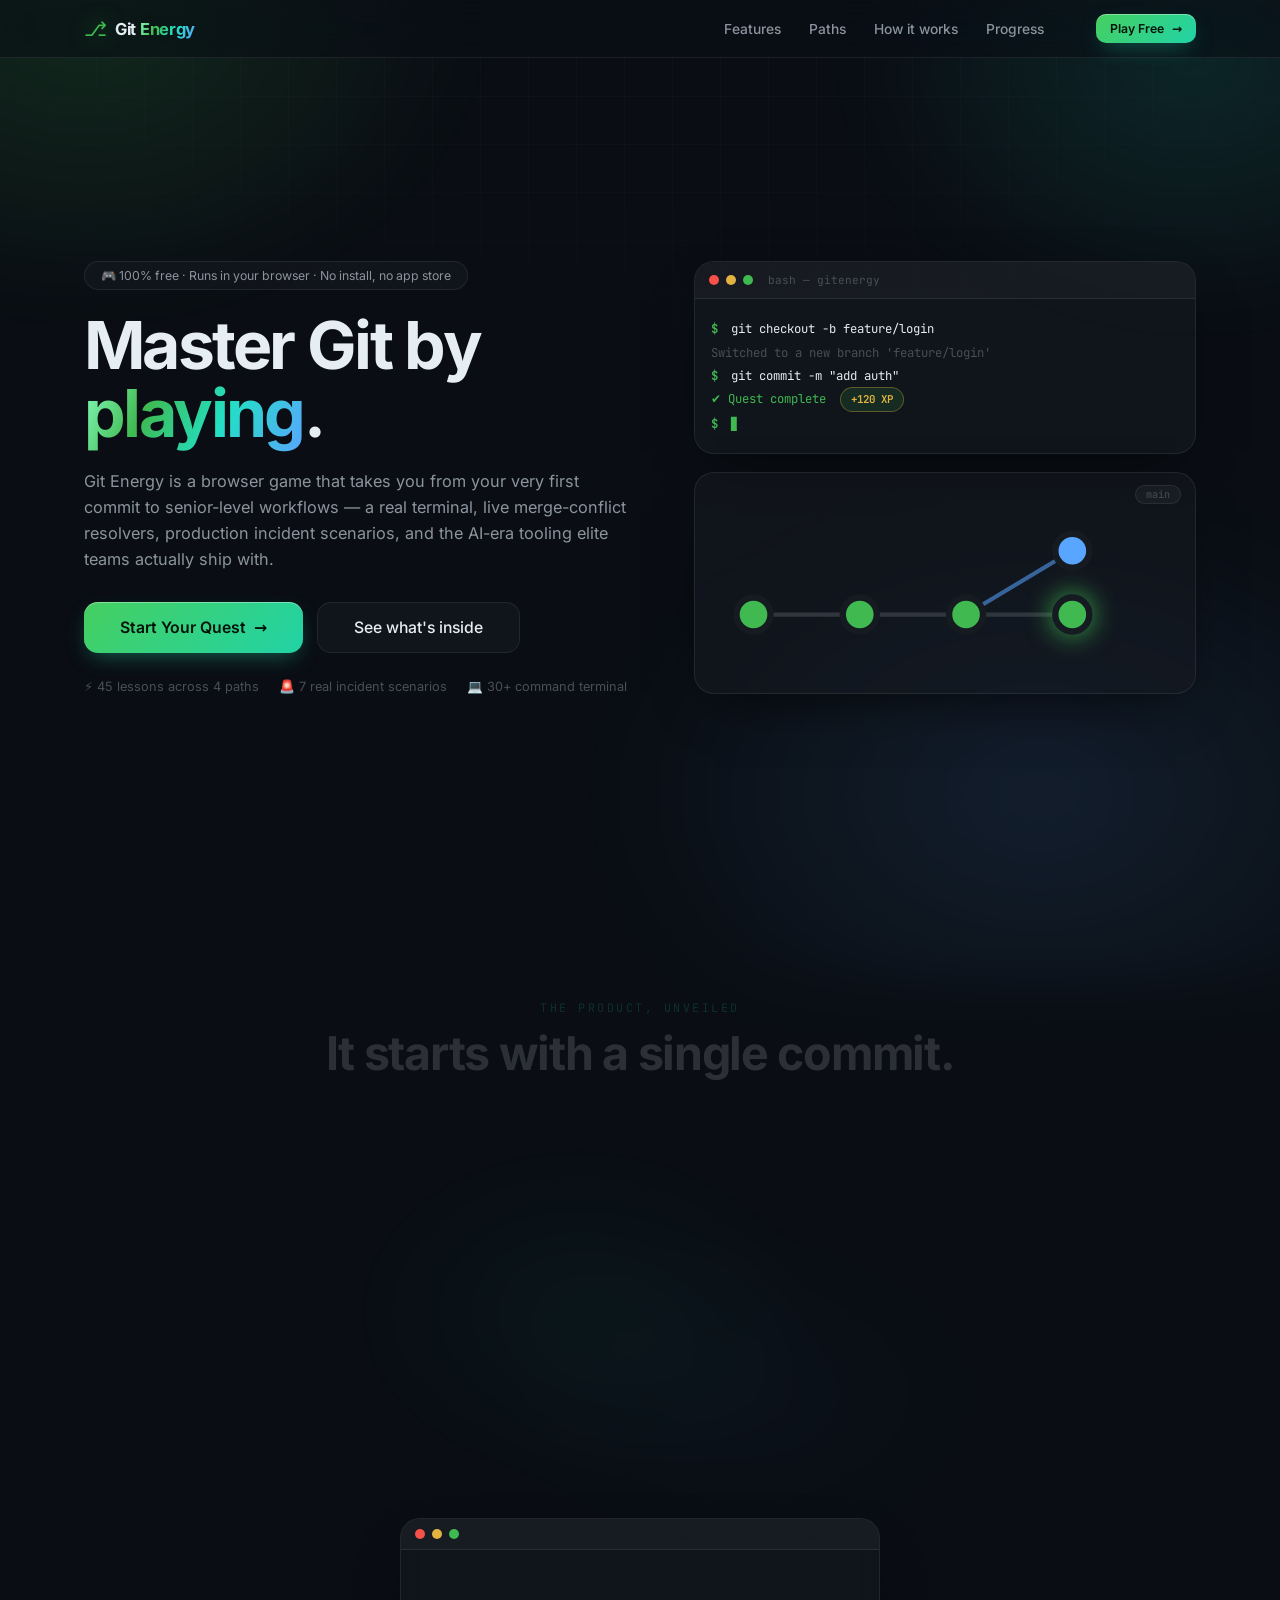
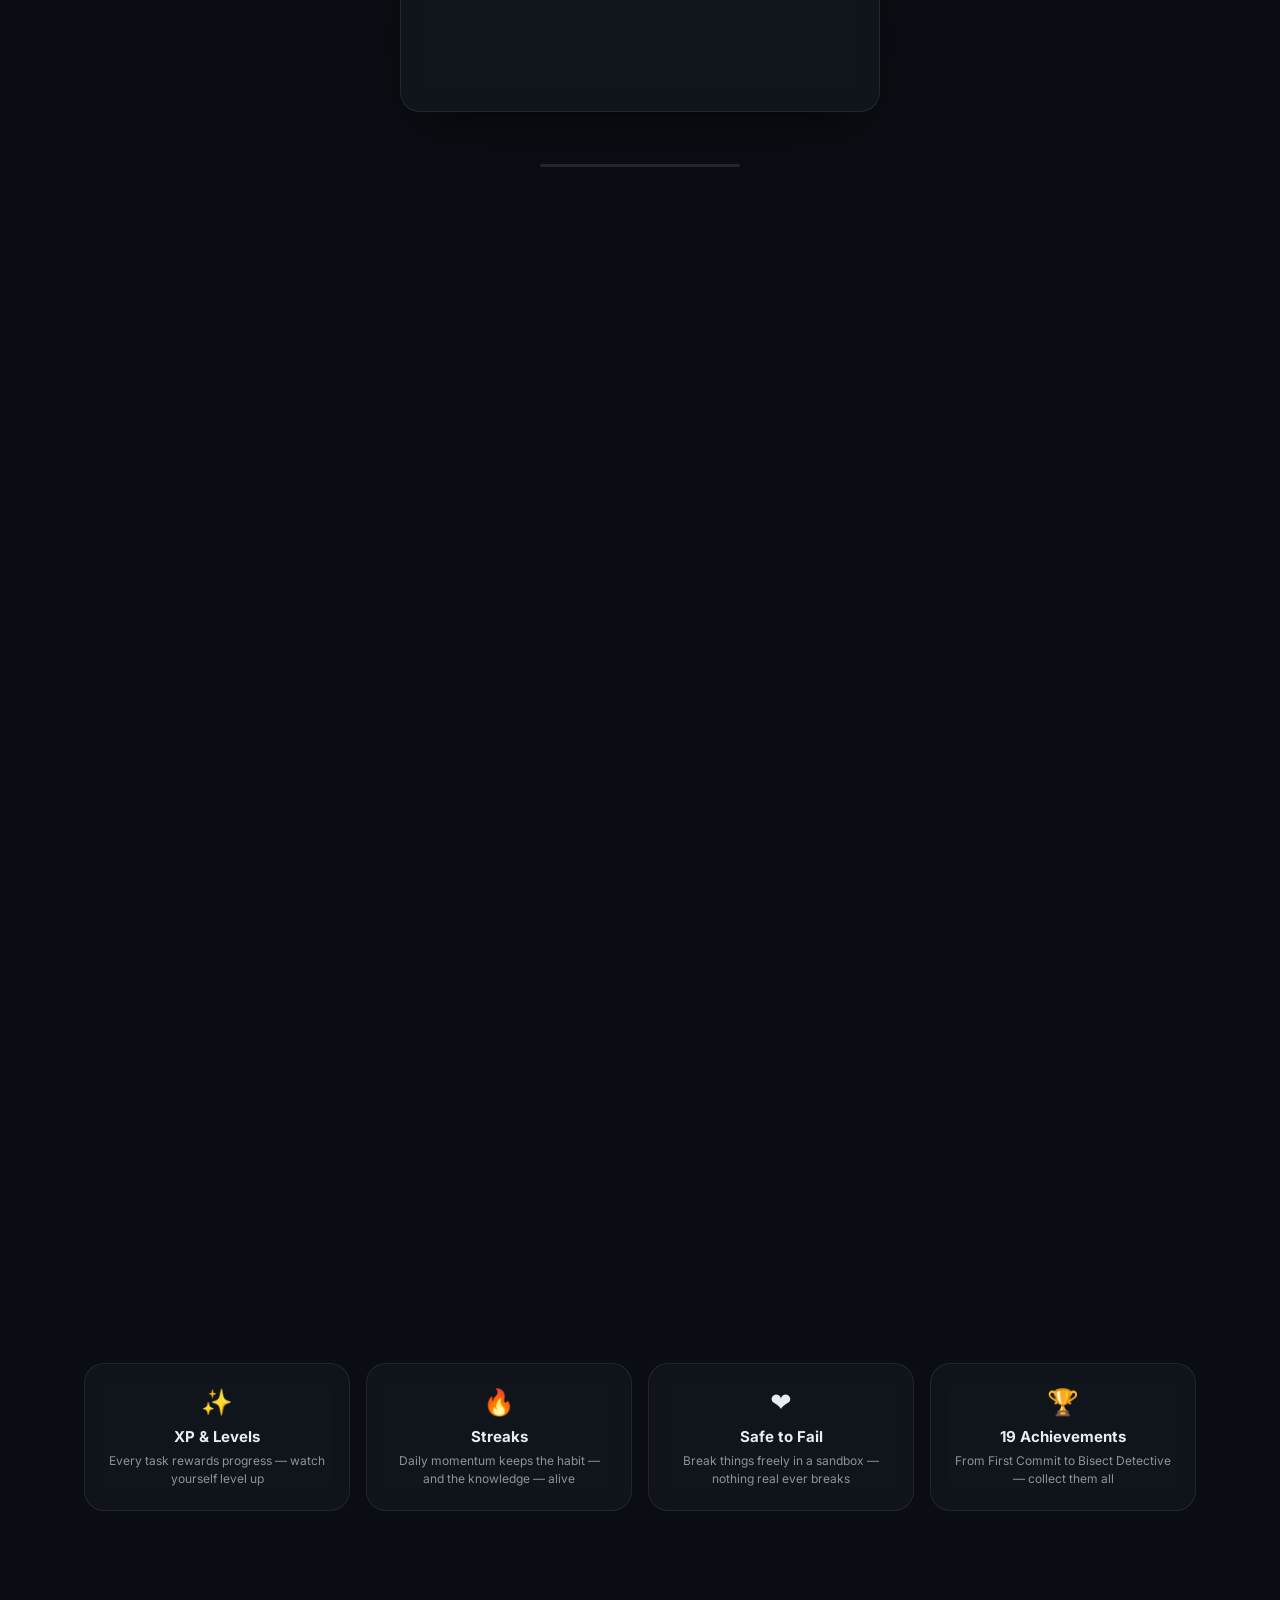
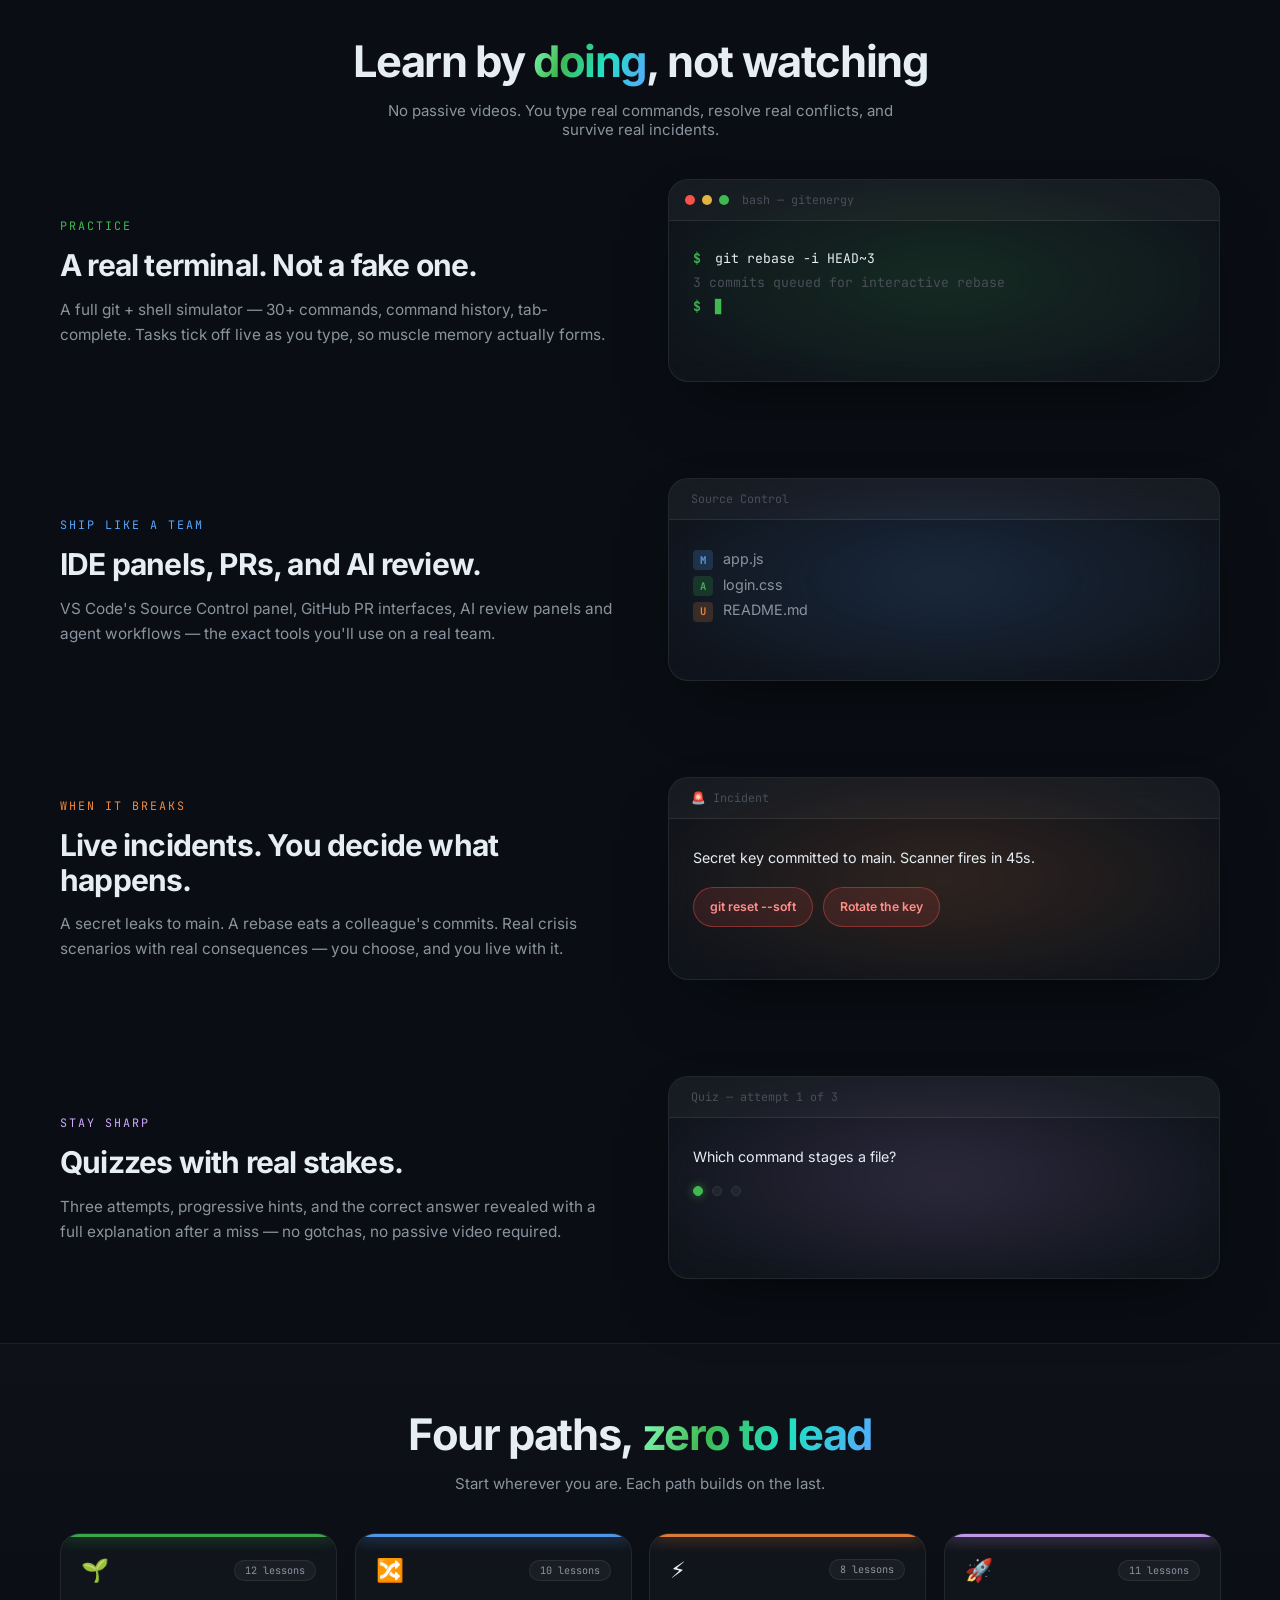
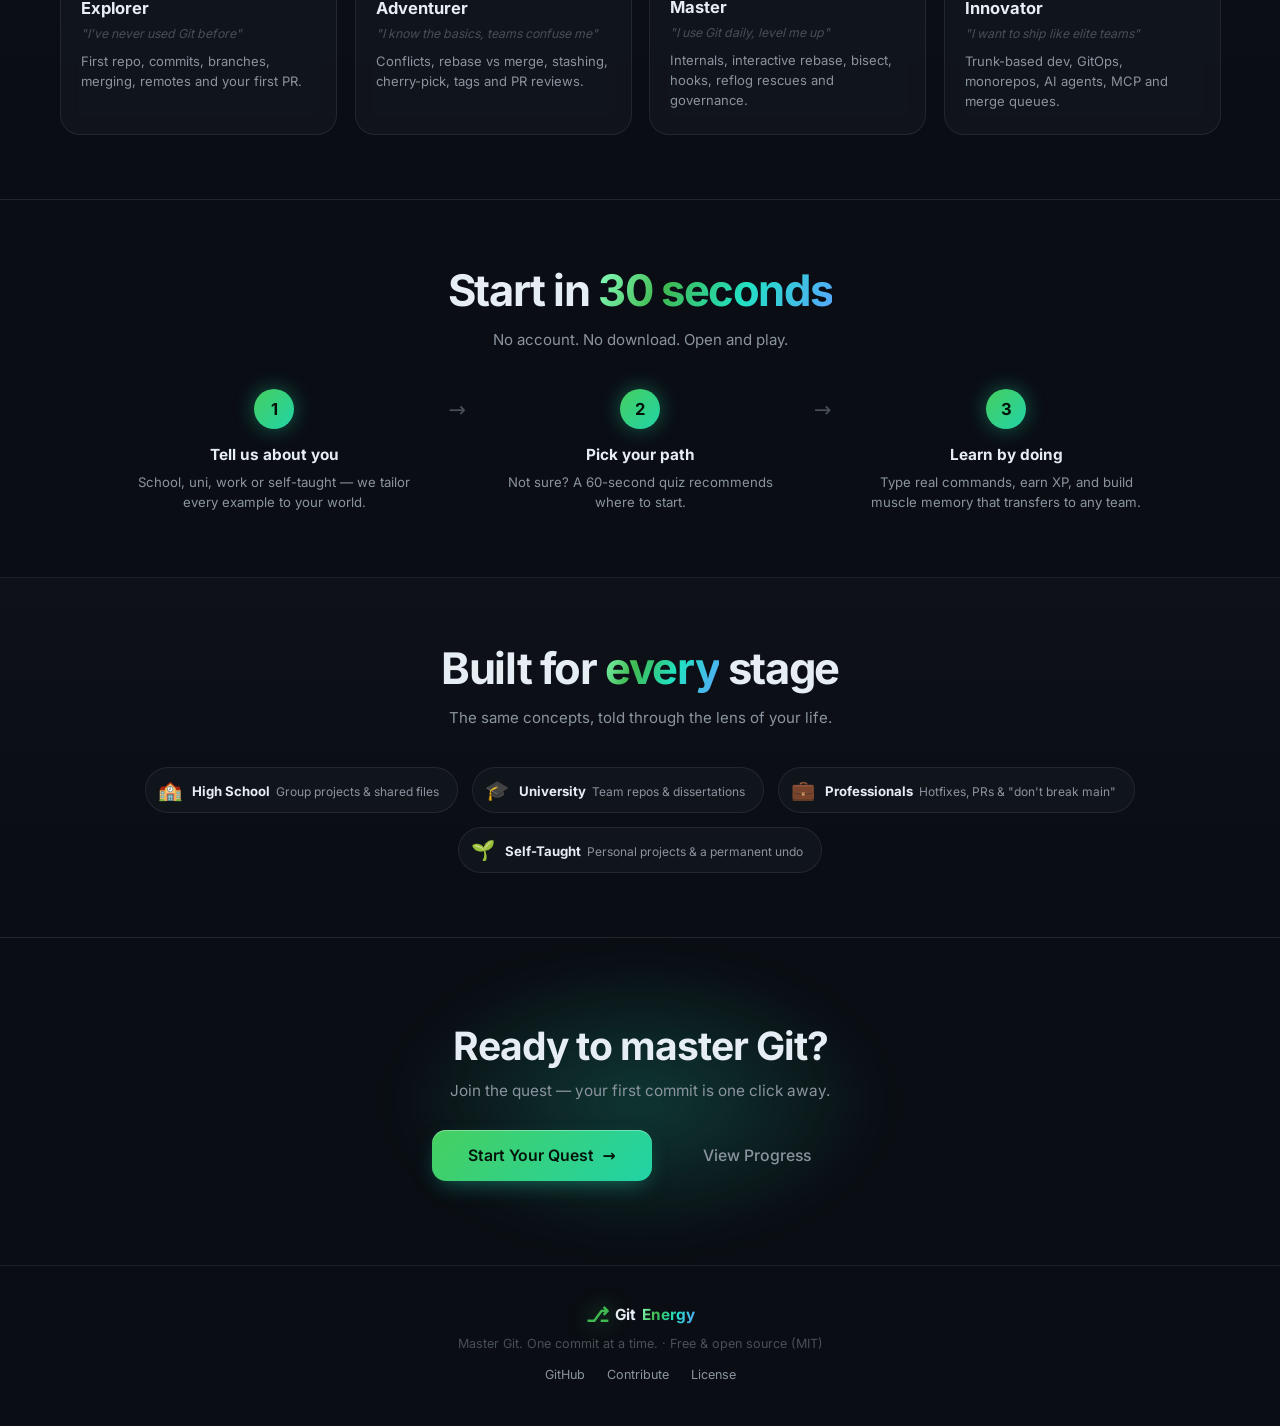
==== index.html @ 922bcc3c "redesign: restore premium spectacle without reintroducing bloat The previous consolidation pass fixe" ====
<!DOCTYPE html>
<html lang="en">
<head>
  <meta charset="UTF-8" />
  <meta name="viewport" content="width=device-width, initial-scale=1.0" />

  <title>Git Energy — Learn Git by Playing | Free Interactive Git Game</title>
  <meta name="description" content="Git Energy is a free, browser-based game that teaches Git — from your first commit to senior-level workflows. Story-driven lessons, a real terminal simulator, merge-conflict resolvers, crisis scenarios, and IDE simulations. No install, no sign-up." />
  <meta name="keywords" content="learn git, git game, git tutorial, interactive git, git branching, merge conflicts, git for beginners, learn git online, git practice, github tutorial, git visualizer, git simulator" />
  <meta name="author" content="Git Energy contributors" />
  <meta name="robots" content="index, follow, max-image-preview:large" />
  <meta name="theme-color" content="#0d1117" />
  <link rel="canonical" href="https://vineetts.github.io/GitEnergy/" />

  <!-- Favicon (branch glyph, no extra request) -->
  <link rel="icon" href="data:image/svg+xml,%3Csvg%20xmlns='http://www.w3.org/2000/svg'%20viewBox='0%200%20100%20100'%3E%3Crect%20width='100'%20height='100'%20rx='22'%20fill='%230d1117'/%3E%3Ctext%20x='50'%20y='50'%20font-size='62'%20text-anchor='middle'%20dominant-baseline='central'%20fill='%233fb950'%20font-family='monospace'%3E%E2%8E%87%3C/text%3E%3C/svg%3E" />

  <!-- Open Graph (Facebook, LinkedIn, Slack, Discord…) -->
  <meta property="og:type" content="website" />
  <meta property="og:site_name" content="Git Energy" />
  <meta property="og:title" content="Git Energy — Learn Git by Playing" />
  <meta property="og:description" content="A free, browser-based game that takes you from your first commit to senior-level Git workflows. Story-driven lessons, a real terminal simulator, and crisis scenarios. No install, no sign-up." />
  <meta property="og:url" content="https://vineetts.github.io/GitEnergy/" />
  <meta property="og:image" content="https://vineetts.github.io/GitEnergy/og-image.png" />
  <meta property="og:image:width" content="1200" />
  <meta property="og:image:height" content="630" />
  <meta property="og:image:alt" content="Git Energy — Learn Git by Playing. Four learning paths: Explorer, Adventurer, Master, Innovator." />

  <!-- Twitter / X card -->
  <meta name="twitter:card" content="summary_large_image" />
  <meta name="twitter:title" content="Git Energy — Learn Git by Playing" />
  <meta name="twitter:description" content="Learn Git by playing — from your first commit to senior-level workflows. Free, browser-based, no install." />
  <meta name="twitter:image" content="https://vineetts.github.io/GitEnergy/og-image.png" />

  <!-- Structured data: helps Google understand this is a free educational game -->
  <script type="application/ld+json">
  {
    "@context": "https://schema.org",
    "@type": "WebApplication",
    "name": "Git Energy",
    "url": "https://vineetts.github.io/GitEnergy/",
    "description": "A free, browser-based game that teaches Git through story-driven lessons, a real terminal simulator, merge-conflict resolvers, crisis scenarios, and IDE simulations.",
    "applicationCategory": "EducationalApplication",
    "applicationSubCategory": "Game",
    "operatingSystem": "Any (web browser)",
    "browserRequirements": "Requires a modern browser with JavaScript enabled",
    "inLanguage": "en",
    "isAccessibleForFree": true,
    "offers": {
      "@type": "Offer",
      "price": "0",
      "priceCurrency": "USD"
    },
    "keywords": "learn git, git game, git tutorial, interactive git, merge conflicts, git branching",
    "image": "https://vineetts.github.io/GitEnergy/og-image.png"
  }
  </script>

  <!-- Preload the above-the-fold fonts (self-hosted, no external CDN) -->
  <link rel="preload" href="fonts/inter-latin-700-normal.woff2" as="font" type="font/woff2" crossorigin />
  <link rel="preload" href="fonts/inter-latin-400-normal.woff2" as="font" type="font/woff2" crossorigin />
  <link rel="stylesheet" href="css/style.css" />
</head>
<body>
<div id="app">

  <!-- ═══════════════ SCREEN: LANDING ═══════════════ -->
  <div id="screen-landing" class="screen active">

    <!-- ── Nav ── -->
    <header class="lp-nav">
      <div class="lp-nav-inner">
        <a class="lp-brand" href="#lp-top">
          <span class="lp-brand-glyph">⎇</span>
          <span class="lp-brand-name">Git <span class="accent">Energy</span></span>
        </a>
        <nav class="lp-nav-links">
          <a href="#lp-features">Features</a>
          <a href="#lp-paths">Paths</a>
          <a href="#lp-how">How it works</a>
          <a class="lp-nav-ghost" onclick="App.showScreen('profile')">Progress</a>
        </nav>
        <button class="btn btn-primary btn-sm lp-nav-cta" onclick="App.showScreen('lifestage')">
          Play Free <span class="btn-arrow">→</span>
        </button>
      </div>
    </header>

    <!-- ── Hero — the whole product, in one viewport ── -->
    <section class="lp-hero" id="lp-top">
      <div class="lp-hero-copy">
        <div class="lp-badge">🎮 100% free · Runs in your browser · No install, no app store</div>
        <h1 class="lp-hero-title">Master Git by <span class="accent">playing</span>.</h1>
        <p class="lp-hero-sub">
          Git Energy is a browser game that takes you from your very first commit to
          senior-level workflows — a real terminal, live merge-conflict resolvers,
          production incident scenarios, and the AI-era tooling elite teams actually ship with.
        </p>
        <div class="lp-hero-actions">
          <button class="btn btn-primary btn-lg" onclick="App.showScreen('lifestage')">
            Start Your Quest <span class="btn-arrow">→</span>
          </button>
          <a class="btn btn-secondary btn-lg" href="#lp-features">See what's inside</a>
        </div>
        <div class="lp-hero-trust">
          <span>⚡ 45 lessons across 4 paths</span>
          <span>🚨 7 real incident scenarios</span>
          <span>💻 30+ command terminal</span>
        </div>
      </div>

      <!-- Terminal + graph mock: shows the real product immediately, no scrolling needed -->
      <div class="lp-hero-visual" aria-hidden="true">
        <div class="lp-term">
          <div class="lp-term-bar">
            <span class="lp-dot lp-dot-r"></span>
            <span class="lp-dot lp-dot-y"></span>
            <span class="lp-dot lp-dot-g"></span>
            <span class="lp-term-title">bash — gitenergy</span>
          </div>
          <div class="lp-term-body">
            <p><span class="lp-tp">$</span> git checkout -b feature/login</p>
            <p class="lp-tmuted">Switched to a new branch 'feature/login'</p>
            <p><span class="lp-tp">$</span> git commit -m "add auth"</p>
            <p class="lp-tgreen">✔ Quest complete &nbsp;<span class="lp-xp">+120 XP</span></p>
            <p><span class="lp-tp">$</span> <span class="lp-caret">▋</span></p>
          </div>
        </div>
        <div class="lp-graph">
          <svg viewBox="0 0 220 90" width="100%" height="100%">
            <line x1="20" y1="60" x2="70" y2="60" class="lp-edge"/>
            <line x1="70" y1="60" x2="120" y2="60" class="lp-edge"/>
            <line x1="120" y1="60" x2="170" y2="30" class="lp-edge lp-edge-b"/>
            <line x1="120" y1="60" x2="170" y2="60" class="lp-edge"/>
            <circle cx="20"  cy="60" r="8" class="lp-node"/>
            <circle cx="70"  cy="60" r="8" class="lp-node"/>
            <circle cx="120" cy="60" r="8" class="lp-node"/>
            <circle cx="170" cy="30" r="8" class="lp-node lp-node-b"/>
            <circle cx="170" cy="60" r="8" class="lp-node lp-node-head"/>
          </svg>
          <span class="lp-graph-label">main</span>
        </div>
      </div>
    </section>

    <!-- ── Showcase: one cinematic scroll moment, the product's signature beat ── -->
    <section class="lp-showcase" id="lp-showcase" aria-label="Watch a Git repository come to life as you scroll">
      <div class="lp-showcase-stage">
        <div class="lp-sc-glow" aria-hidden="true"></div>

        <div class="lp-sc-caps">
          <div class="lp-sc-cap" data-a="0"    data-b="0.24"><span class="lp-sc-kicker">The product, unveiled</span><h2>It starts with a single commit.</h2></div>
          <div class="lp-sc-cap" data-a="0.24" data-b="0.5"><span class="lp-sc-kicker">Branch freely</span><h2>Split off. Build in parallel. Break nothing.</h2></div>
          <div class="lp-sc-cap" data-a="0.5"  data-b="0.76"><span class="lp-sc-kicker">Bring it home</span><h2>Merge it back — cleanly.</h2></div>
          <div class="lp-sc-cap" data-a="0.76" data-b="1.01"><span class="lp-sc-kicker">And that's the loop</span><h2>Ship it. Level up.</h2></div>
        </div>

        <div class="lp-sc-graph-wrap" aria-hidden="true">
          <svg class="lp-sc-graph" viewBox="0 0 900 320" fill="none" xmlns="http://www.w3.org/2000/svg">
            <path class="lp-sc-edge"        pathLength="1" data-in="0.05" data-dur="0.09" d="M90,210 L250,210"/>
            <path class="lp-sc-edge lp-b"   pathLength="1" data-in="0.20" data-dur="0.12" d="M250,210 C300,210 300,100 330,100"/>
            <path class="lp-sc-edge"        pathLength="1" data-in="0.28" data-dur="0.09" d="M250,210 L410,210"/>
            <path class="lp-sc-edge lp-b"   pathLength="1" data-in="0.48" data-dur="0.09" d="M330,100 L500,100"/>
            <path class="lp-sc-edge"        pathLength="1" data-in="0.66" data-dur="0.10" d="M410,210 L620,210"/>
            <path class="lp-sc-edge lp-mrg" pathLength="1" data-in="0.70" data-dur="0.12" d="M500,100 C560,100 560,210 620,210"/>
            <path class="lp-sc-edge"        pathLength="1" data-in="0.92" data-dur="0.08" d="M620,210 L790,210"/>
            <text class="lp-sc-glabel lp-sc-line" data-in="0.30" x="500" y="80"  text-anchor="middle">feature</text>
            <text class="lp-sc-glabel lp-sc-line" data-in="0.94" x="790" y="248" text-anchor="middle">main · HEAD</text>
            <circle class="lp-sc-node"      data-in="0.06" cx="90"  cy="210" r="13"/>
            <circle class="lp-sc-node"      data-in="0.18" cx="250" cy="210" r="13"/>
            <circle class="lp-sc-node lp-b" data-in="0.30" cx="330" cy="100" r="13"/>
            <circle class="lp-sc-node"      data-in="0.34" cx="410" cy="210" r="13"/>
            <circle class="lp-sc-node lp-b" data-in="0.52" cx="500" cy="100" r="13"/>
            <circle class="lp-sc-node lp-mrg" data-in="0.72" cx="620" cy="210" r="14"/>
            <circle class="lp-sc-node lp-head" data-in="0.94" cx="790" cy="210" r="15"/>
          </svg>
          <div class="lp-sc-brand lp-sc-line" data-in="0.97">This is <span class="accent">Git Energy</span>.</div>
        </div>

        <div class="lp-sc-term" aria-hidden="true">
          <div class="lp-sc-term-bar"><span class="lp-dot lp-dot-r"></span><span class="lp-dot lp-dot-y"></span><span class="lp-dot lp-dot-g"></span></div>
          <div class="lp-sc-term-body">
            <p class="lp-sc-line" data-in="0.04"><span class="lp-tp">$</span> git init</p>
            <p class="lp-sc-line lp-tmuted" data-in="0.10">Initialized empty Git repository</p>
            <p class="lp-sc-line" data-in="0.26"><span class="lp-tp">$</span> git checkout -b feature</p>
            <p class="lp-sc-line" data-in="0.50"><span class="lp-tp">$</span> git commit -m "build the UI"</p>
            <p class="lp-sc-line" data-in="0.70"><span class="lp-tp">$</span> git merge feature</p>
            <p class="lp-sc-line lp-tgreen" data-in="0.90">✔ Fast-forwarded. Working tree clean.</p>
          </div>
        </div>

        <div class="lp-sc-hud">
          <div class="lp-sc-xp lp-sc-line" data-in="0.90"><span class="lp-sc-xp-num">0</span> XP</div>
          <div class="lp-sc-ach lp-sc-line" data-in="0.96">🏆 Merge Master unlocked</div>
        </div>

        <div class="lp-sc-progress" aria-hidden="true"><span></span></div>
      </div>
    </section>

    <!-- ── Gamification stats ── -->
    <section class="lp-stats">
      <div class="lp-stat reveal"><span class="lp-stat-ico">✨</span><b>XP &amp; Levels</b><small>Every task rewards progress — watch yourself level up</small></div>
      <div class="lp-stat reveal"><span class="lp-stat-ico">🔥</span><b>Streaks</b><small>Daily momentum keeps the habit — and the knowledge — alive</small></div>
      <div class="lp-stat reveal"><span class="lp-stat-ico">❤️</span><b>Safe to Fail</b><small>Break things freely in a sandbox — nothing real ever breaks</small></div>
      <div class="lp-stat reveal"><span class="lp-stat-ico">🏆</span><b>19 Achievements</b><small>From First Commit to Bisect Detective — collect them all</small></div>
    </section>

    <!-- ── Features (told once) ── -->
    <section class="lp-section" id="lp-features">
      <div class="lp-section-head reveal">
        <h2>Learn by <span class="accent">doing</span>, not watching</h2>
        <p>No passive videos. You type real commands, resolve real conflicts, and survive real incidents.</p>
      </div>
      <div class="lp-feature-rows">

        <div class="lp-frow lp-frow-beginner">
          <div class="lp-frow-copy reveal">
            <span class="lp-frow-kicker">Practice</span>
            <h3>A real terminal. Not a fake one.</h3>
            <p>A full git + shell simulator — 30+ commands, command history, tab-complete. Tasks tick off live as you type, so muscle memory actually forms.</p>
          </div>
          <div class="lp-frow-visual tilt reveal">
            <div class="lp-frow-bar"><span class="lp-dot lp-dot-r"></span><span class="lp-dot lp-dot-y"></span><span class="lp-dot lp-dot-g"></span><span class="lp-frow-title">bash — gitenergy</span></div>
            <div class="lp-frow-body mono">
              <p><span class="lp-tp">$</span> git rebase -i HEAD~3</p>
              <p class="lp-tmuted">3 commits queued for interactive rebase</p>
              <p><span class="lp-tp">$</span> <span class="lp-caret">▋</span></p>
            </div>
          </div>
        </div>

        <div class="lp-frow lp-frow-inter">
          <div class="lp-frow-copy reveal">
            <span class="lp-frow-kicker">Ship like a team</span>
            <h3>IDE panels, PRs, and AI review.</h3>
            <p>VS Code's Source Control panel, GitHub PR interfaces, AI review panels and agent workflows — the exact tools you'll use on a real team.</p>
          </div>
          <div class="lp-frow-visual tilt reveal">
            <div class="lp-frow-bar"><span class="lp-frow-title">Source Control</span></div>
            <div class="lp-frow-body">
              <p><span class="lp-frow-tag m">M</span><span class="lp-frow-file">app.js</span></p>
              <p><span class="lp-frow-tag a">A</span><span class="lp-frow-file">login.css</span></p>
              <p><span class="lp-frow-tag u">U</span><span class="lp-frow-file">README.md</span></p>
            </div>
          </div>
        </div>

        <div class="lp-frow lp-frow-expert">
          <div class="lp-frow-copy reveal">
            <span class="lp-frow-kicker">When it breaks</span>
            <h3>Live incidents. You decide what happens.</h3>
            <p>A secret leaks to main. A rebase eats a colleague's commits. Real crisis scenarios with real consequences — you choose, and you live with it.</p>
          </div>
          <div class="lp-frow-visual tilt reveal">
            <div class="lp-frow-bar"><span class="lp-frow-title">🚨 Incident</span></div>
            <div class="lp-frow-body">
              <p>Secret key committed to main. Scanner fires in 45s.</p>
              <div class="lp-frow-choices"><span>git reset --soft</span><span>Rotate the key</span></div>
            </div>
          </div>
        </div>

        <div class="lp-frow lp-frow-innovator">
          <div class="lp-frow-copy reveal">
            <span class="lp-frow-kicker">Stay sharp</span>
            <h3>Quizzes with real stakes.</h3>
            <p>Three attempts, progressive hints, and the correct answer revealed with a full explanation after a miss — no gotchas, no passive video required.</p>
          </div>
          <div class="lp-frow-visual tilt reveal">
            <div class="lp-frow-bar"><span class="lp-frow-title">Quiz — attempt 1 of 3</span></div>
            <div class="lp-frow-body">
              <p>Which command stages a file?</p>
              <div class="lp-frow-dots"><span class="on"></span><span></span><span></span></div>
            </div>
          </div>
        </div>

      </div>
    </section>

    <!-- ── Learning paths (told once) ── -->
    <section class="lp-section lp-section-alt" id="lp-paths">
      <div class="lp-section-head reveal">
        <h2>Four paths, <span class="accent">zero to lead</span></h2>
        <p>Start wherever you are. Each path builds on the last.</p>
      </div>
      <div class="lp-path-grid">
        <div class="lp-path lp-path-beginner tilt reveal">
          <div class="lp-path-top"><span class="lp-path-ico">🌱</span><span class="lp-path-count">12 lessons</span></div>
          <h3>Explorer</h3>
          <p class="lp-path-tag">"I've never used Git before"</p>
          <p>First repo, commits, branches, merging, remotes and your first PR.</p>
        </div>
        <div class="lp-path lp-path-inter tilt reveal">
          <div class="lp-path-top"><span class="lp-path-ico">🔀</span><span class="lp-path-count">10 lessons</span></div>
          <h3>Adventurer</h3>
          <p class="lp-path-tag">"I know the basics, teams confuse me"</p>
          <p>Conflicts, rebase vs merge, stashing, cherry-pick, tags and PR reviews.</p>
        </div>
        <div class="lp-path lp-path-expert tilt reveal">
          <div class="lp-path-top"><span class="lp-path-ico">⚡</span><span class="lp-path-count">8 lessons</span></div>
          <h3>Master</h3>
          <p class="lp-path-tag">"I use Git daily, level me up"</p>
          <p>Internals, interactive rebase, bisect, hooks, reflog rescues and governance.</p>
        </div>
        <div class="lp-path lp-path-innovator tilt reveal">
          <div class="lp-path-top"><span class="lp-path-ico">🚀</span><span class="lp-path-count">11 lessons</span></div>
          <h3>Innovator</h3>
          <p class="lp-path-tag">"I want to ship like elite teams"</p>
          <p>Trunk-based dev, GitOps, monorepos, AI agents, MCP and merge queues.</p>
        </div>
      </div>
    </section>

    <!-- ── How it works ── -->
    <section class="lp-section" id="lp-how">
      <div class="lp-section-head reveal">
        <h2>Start in <span class="accent">30 seconds</span></h2>
        <p>No account. No download. Open and play.</p>
      </div>
      <div class="lp-steps">
        <div class="lp-step reveal">
          <div class="lp-step-num">1</div>
          <h3>Tell us about you</h3>
          <p>School, uni, work or self-taught — we tailor every example to your world.</p>
        </div>
        <div class="lp-step-arrow">→</div>
        <div class="lp-step reveal">
          <div class="lp-step-num">2</div>
          <h3>Pick your path</h3>
          <p>Not sure? A 60-second quiz recommends where to start.</p>
        </div>
        <div class="lp-step-arrow">→</div>
        <div class="lp-step reveal">
          <div class="lp-step-num">3</div>
          <h3>Learn by doing</h3>
          <p>Type real commands, earn XP, and build muscle memory that transfers to any team.</p>
        </div>
      </div>
    </section>

    <!-- ── Who it's for (compact, told once) ── -->
    <section class="lp-section lp-section-alt">
      <div class="lp-section-head reveal">
        <h2>Built for <span class="accent">every</span> stage</h2>
        <p>The same concepts, told through the lens of your life.</p>
      </div>
      <div class="lp-persona-strip">
        <div class="lp-persona-chip reveal"><span class="ico">🏫</span><div><b>High School</b><small>Group projects &amp; shared files</small></div></div>
        <div class="lp-persona-chip reveal"><span class="ico">🎓</span><div><b>University</b><small>Team repos &amp; dissertations</small></div></div>
        <div class="lp-persona-chip reveal"><span class="ico">💼</span><div><b>Professionals</b><small>Hotfixes, PRs &amp; "don't break main"</small></div></div>
        <div class="lp-persona-chip reveal"><span class="ico">🌱</span><div><b>Self-Taught</b><small>Personal projects &amp; a permanent undo</small></div></div>
      </div>
    </section>

    <!-- ── Final CTA ── -->
    <section class="lp-cta">
      <div class="lp-cta-glow"></div>
      <h2 class="reveal">Ready to master Git?</h2>
      <p class="reveal">Join the quest — your first commit is one click away.</p>
      <div class="lp-hero-actions reveal">
        <button class="btn btn-primary btn-lg" onclick="App.showScreen('lifestage')">
          Start Your Quest <span class="btn-arrow">→</span>
        </button>
        <button class="btn btn-ghost btn-lg" onclick="App.showScreen('profile')">View Progress</button>
      </div>
    </section>

    <!-- ── Footer ── -->
    <footer class="lp-footer">
      <div class="lp-footer-brand">
        <span class="lp-brand-glyph">⎇</span> Git <span class="accent">Energy</span>
      </div>
      <p class="lp-footer-sub">Master Git. One commit at a time. · Free &amp; open source (MIT)</p>
      <div class="lp-footer-links">
        <a href="https://github.com/vineetts/GitEnergy" target="_blank" rel="noopener">GitHub</a>
        <a href="https://github.com/vineetts/GitEnergy/blob/main/CONTRIBUTING.md" target="_blank" rel="noopener">Contribute</a>
        <a href="https://github.com/vineetts/GitEnergy/blob/main/LICENSE" target="_blank" rel="noopener">License</a>
      </div>
    </footer>
  </div>

  <!-- ═══════════════ SCREEN: LIFE STAGE ═══════════════ -->
  <div id="screen-lifestage" class="screen">
    <div class="screen-header">
      <button class="btn-back" onclick="App.showScreen('landing')">← Back</button>
      <h2>A bit about you</h2>
      <p class="screen-subtitle">We'll tailor examples to your world so concepts click faster</p>
    </div>
    <div class="lifestage-grid">

      <div class="lifestage-card" onclick="App.selectLifeStage('school')">
        <div class="lifestage-icon">🏫</div>
        <h3>High School</h3>
        <p>Examples from school projects, group assignments, and working with classmates on shared files.</p>
        <div class="lifestage-sample">"Me and Jamie are editing the same Word doc and now we have three versions…"</div>
      </div>

      <div class="lifestage-card" onclick="App.selectLifeStage('uni')">
        <div class="lifestage-icon">🎓</div>
        <h3>University</h3>
        <p>Relatable to coursework, dissertations, lab partners, and software engineering group projects.</p>
        <div class="lifestage-sample">"Our 4-person team is all pushing to the same repo and things keep breaking…"</div>
      </div>

      <div class="lifestage-card" onclick="App.selectLifeStage('working')">
        <div class="lifestage-icon">💼</div>
        <h3>Working Professional</h3>
        <p>Real team scenarios: production hotfixes, PR reviews, branching strategies, deployments.</p>
        <div class="lifestage-sample">"My manager said 'don't break main' and I have no idea what that means yet…"</div>
      </div>

      <div class="lifestage-card" onclick="App.selectLifeStage('learner')">
        <div class="lifestage-icon">🌱</div>
        <h3>Self-Taught / Hobbyist</h3>
        <p>Building personal projects, learning from tutorials, and trying not to lose code between sessions.</p>
        <div class="lifestage-sample">"I deleted my entire project by accident and I want to make sure that never happens again…"</div>
      </div>

    </div>
  </div>

  <!-- ═══════════════ SCREEN: PERSONA SELECT ═══════════════ -->
  <div id="screen-persona" class="screen">
    <div class="screen-header">
      <button class="btn-back" onclick="App.showScreen('lifestage')">← Back</button>
      <h2>Choose Your Path</h2>
      <p class="screen-subtitle">Select the level that best fits where you are right now</p>
      <button class="pq-trigger" onclick="App.startPathQuiz()">
        <span class="pq-trigger-ico">🧭</span> Not sure? Take the 60-second quiz
      </button>
    </div>
    <div class="persona-grid">

      <div class="persona-card beginner" onclick="App.selectPersona('beginner')">
        <div class="persona-badge">🌱</div>
        <h3>Explorer</h3>
        <div class="persona-tag">Beginner</div>
        <p class="persona-desc">Brand new to Git? Start here. Visual lessons, no prior knowledge needed.</p>
        <div class="persona-sample">"I have no idea what version control is — where do I even start?"</div>
        <div class="persona-stats">
          <span>12 lessons</span>
          <span>~2 hrs</span>
          <span>No prereqs</span>
        </div>
      </div>

      <div class="persona-card intermediate" onclick="App.selectPersona('intermediate')">
        <div class="persona-badge">🔀</div>
        <h3>Adventurer</h3>
        <div class="persona-tag">Intermediate</div>
        <p class="persona-desc">Know the basics but want to work smarter. Real team scenarios, merge conflicts, pull requests.</p>
        <div class="persona-sample">"I know commits and branches — but merge conflicts terrify me."</div>
        <div class="persona-stats">
          <span>10 lessons</span>
          <span>~3 hrs</span>
          <span>Basic Git needed</span>
        </div>
      </div>

      <div class="persona-card expert" onclick="App.selectPersona('expert')">
        <div class="persona-badge">⚡</div>
        <h3>Master</h3>
        <div class="persona-tag">Expert</div>
        <p class="persona-desc">Production incidents, advanced workflows, team governance. You architect how teams ship.</p>
        <div class="persona-sample">"I need to bisect a regression before standups — where do I start?"</div>
        <div class="persona-stats">
          <span>8 lessons</span>
          <span>~4 hrs</span>
          <span>Solid Git experience</span>
        </div>
      </div>

      <div class="persona-card innovator" onclick="App.selectPersona('innovator')">
        <div class="persona-badge">🚀</div>
        <h3>Innovator</h3>
        <div class="persona-tag">AI & Strategy</div>
        <div class="innovator-new-badge">✨ NEW</div>
        <p class="persona-desc">GitOps, trunk-based dev, AI agents, merge queues — the cutting edge of how elite teams ship.</p>
        <div class="persona-sample">"I want AI coding agents and GitOps pipelines working together seamlessly."</div>
        <div class="persona-stats">
          <span>11 lessons</span>
          <span>~5 hrs</span>
          <span>Expert Git needed</span>
        </div>
      </div>

    </div>
  </div>

  <!-- ═══════════════ SCREEN: PATH QUIZ ═══════════════ -->
  <div id="screen-pathquiz" class="screen">
    <div class="screen-header">
      <button class="btn-back" onclick="App.showScreen('persona')">← Back</button>
      <h2>Find Your Path</h2>
      <p class="screen-subtitle">Four quick questions — we'll recommend where to start</p>
    </div>

    <div class="pq-wrap">
      <div class="pq-dots" id="pq-dots"></div>

      <div class="pq-question-area" id="pq-question-area">
        <div class="pq-counter" id="pq-counter"></div>
        <h3 class="pq-question-text" id="pq-question-text"></h3>
        <div class="pq-answers" id="pq-answers"></div>
      </div>

      <div class="pq-result" id="pq-result">
        <div class="pq-result-card" id="pq-result-card">
          <div class="pq-result-badge" id="pq-result-badge"></div>
          <div class="pq-result-tag persona-tag" id="pq-result-tag"></div>
          <h3 class="pq-result-title" id="pq-result-title"></h3>
          <p class="pq-result-desc" id="pq-result-desc"></p>
          <div class="pq-result-actions">
            <button class="btn btn-primary btn-lg" id="pq-result-cta" onclick="App.acceptPathQuizResult()"></button>
            <button class="btn btn-ghost" onclick="App.showScreen('persona')">See all paths</button>
          </div>
        </div>
        <button class="pq-retake" onclick="App.startPathQuiz()">↺ Retake the quiz</button>
      </div>
    </div>
  </div>

  <!-- ═══════════════ SCREEN: WORLD MAP ═══════════════ -->
  <div id="screen-worldmap" class="screen">
    <div class="worldmap-header">
      <div class="worldmap-title-area">
        <button class="btn-back" onclick="App.showScreen('persona')">← Change Path</button>
        <div>
          <h2 id="worldmap-title">Explorer Path</h2>
          <p id="worldmap-subtitle">Your Git journey starts here</p>
        </div>
      </div>
      <div class="worldmap-hud">
        <div class="hud-item">
          <span class="hud-label">XP</span>
          <span class="hud-value" id="hud-xp">0</span>
        </div>
        <div class="hud-item">
          <span class="hud-label">Level</span>
          <span class="hud-value" id="hud-level">1</span>
        </div>
        <div class="hud-item">
          <span class="hud-label">Streak</span>
          <span class="hud-value" id="hud-streak">0 🔥</span>
        </div>
        <button class="btn btn-ghost btn-sm" onclick="App.promptResetPath()">↺ Reset Path</button>
        <button class="btn btn-ghost btn-sm" onclick="App.showScreen('profile')">Profile</button>
      </div>
    </div>
    <div class="xp-bar-container">
      <div class="xp-bar" id="xp-bar"></div>
      <span class="xp-bar-label" id="xp-bar-label">0 / 500 XP</span>
    </div>
    <div class="level-map" id="level-map">
      <!-- Populated by JS -->
    </div>
  </div>

  <!-- ═══════════════ SCREEN: LESSON ═══════════════ -->
  <div id="screen-lesson" class="screen">
    <div class="lesson-layout">

      <!-- Left: lesson info sidebar -->
      <div class="lesson-sidebar">
        <button class="btn-back" onclick="App.showScreen('worldmap')">← Map</button>
        <div class="lesson-meta">
          <div class="lesson-badge" id="lesson-badge">🌱</div>
          <h3 id="lesson-title">Lesson Title</h3>
          <div class="lesson-xp-pill" id="lesson-xp-pill">+100 XP</div>
          <button class="btn-restart-lesson" onclick="App.promptRestartLesson()" title="Restart this lesson from the beginning">↺ Restart</button>
        </div>
        <div class="lesson-progress-steps" id="lesson-steps">
          <!-- Populated by JS -->
        </div>
        <div class="lesson-tip-box" id="lesson-tip-box">
          <span class="tip-icon">💡</span>
          <span id="lesson-tip-text">Tip text here</span>
        </div>
        <div class="command-reference" id="command-reference">
          <!-- Populated per lesson -->
        </div>
      </div>

      <!-- Center: main lesson area -->
      <div class="lesson-main">
        <div class="lesson-stage" id="lesson-stage">
          <!-- Dynamic content rendered by JS -->
        </div>
        <div class="lesson-controls">
          <button class="btn btn-ghost" id="btn-hint" onclick="App.showHint()">💡 Hint</button>
          <div class="lesson-nav">
            <button class="btn btn-secondary" id="btn-prev" onclick="App.prevStep()">← Prev</button>
            <button class="btn btn-primary" id="btn-next" onclick="App.nextStep()">Next →</button>
          </div>
        </div>
      </div>

      <!-- Right: git visualizer -->
      <div class="lesson-visualizer">
        <div class="visualizer-header">
          <span class="viz-title">Git Graph</span>
          <div class="viz-tabs">
            <button class="viz-tab active" onclick="App.switchVizTab('graph', this)">Graph</button>
            <button class="viz-tab" onclick="App.switchVizTab('terminal', this)">Terminal</button>
          </div>
        </div>
        <div class="viz-panel active" id="viz-graph">
          <svg id="git-svg" width="100%" height="320"></svg>
          <div class="git-legend" id="git-legend"></div>
        </div>
        <div class="viz-panel" id="viz-terminal">
          <div class="terminal-window">
            <div class="terminal-titlebar">
              <span class="t-dot red"></span>
              <span class="t-dot yellow"></span>
              <span class="t-dot green"></span>
              <span class="t-title">bash — Git Energy Terminal</span>
            </div>
            <div class="terminal-output" id="terminal-output"></div>
            <div class="terminal-input-row">
              <span class="terminal-prompt" id="terminal-prompt">$ </span>
              <input type="text" class="terminal-input" id="terminal-input"
                     placeholder="Type a git command…"
                     autocomplete="off" spellcheck="false"
                     onkeydown="Terminal.handleKey(event)" />
            </div>
          </div>
        </div>
      </div>

    </div>
  </div>

  <!-- ═══════════════ SCREEN: PROFILE ═══════════════ -->
  <div id="screen-profile" class="screen">
    <div class="screen-header">
      <button class="btn-back" onclick="App.goBack()">← Back</button>
      <h2>Your Profile</h2>
    </div>
    <div class="profile-layout">
      <div class="profile-card">
        <div class="profile-avatar">⎇</div>
        <h3 id="profile-name">Git Developer</h3>
        <p id="profile-level-label" class="profile-level">Explorer • Level 1</p>
        <div class="profile-xp-bar">
          <div id="profile-xp-fill"></div>
        </div>
        <p id="profile-xp-text" class="profile-xp-text">0 / 500 XP to next level</p>
      </div>
      <div class="profile-stats-grid" id="profile-stats">
        <!-- Populated by JS -->
      </div>
      <div class="achievements-section">
        <h3>Achievements</h3>
        <div class="achievements-grid" id="achievements-grid">
          <!-- Populated by JS -->
        </div>
      </div>
      <div class="reset-section">
        <button class="btn btn-danger" onclick="App.resetGame()">Reset All Progress</button>
        <p class="reset-warning">This will erase all XP, completed lessons, and achievements.</p>
      </div>
    </div>
  </div>

</div><!-- #app -->

<!-- Reset Confirmation Modal -->
<div id="modal-reset" class="modal-overlay hidden">
  <div class="modal-box">
    <div class="modal-icon">⚠️</div>
    <h2>Reset All Progress?</h2>
    <p>All XP, completed lessons, and achievements will be permanently deleted. This cannot be undone.</p>
    <div class="modal-actions">
      <button class="btn btn-danger" onclick="App.confirmReset()">Yes, Reset Everything</button>
      <button class="btn btn-ghost" onclick="App.closeModal('modal-reset')">Cancel</button>
    </div>
  </div>
</div>

<!-- ═══════════════ OVERLAYS ═══════════════ -->

<!-- Level Complete Modal -->
<div id="modal-levelcomplete" class="modal-overlay hidden">
  <div class="modal-box">
    <div class="modal-confetti" id="confetti-container"></div>
    <div class="modal-icon">🎉</div>
    <h2>Level Complete!</h2>
    <p id="modal-lesson-name">Lesson Name</p>
    <div class="xp-award">
      <span class="xp-award-label">XP Earned</span>
      <span class="xp-award-value" id="modal-xp">+100</span>
    </div>
    <div id="modal-achievements" class="modal-achievements"></div>
    <!-- Jungle story beat: companion quote + optional chapter unlock -->
    <div id="modal-story-beat" class="modal-story-beat hidden"></div>
    <div class="modal-actions">
      <button class="btn btn-primary" onclick="App.onLevelCompleteContinue()">Continue →</button>
      <button class="btn btn-ghost" onclick="App.goToMap()">Back to Map</button>
    </div>
  </div>
</div>

<!-- Achievement Toast -->
<div id="achievement-toast" class="achievement-toast hidden">
  <div class="toast-icon" id="toast-icon">🏆</div>
  <div class="toast-content">
    <div class="toast-title">Achievement Unlocked!</div>
    <div class="toast-name" id="toast-name">First Commit</div>
  </div>
</div>

<!-- Conflict Editor Modal -->
<div id="modal-conflict" class="modal-overlay hidden">
  <div class="modal-box modal-wide">
    <h3>⚡ Merge Conflict</h3>
    <p id="conflict-context"></p>
    <div class="conflict-editor" id="conflict-editor">
      <div class="conflict-file-header" id="conflict-file-header"></div>
      <textarea class="conflict-textarea" id="conflict-textarea" spellcheck="false"></textarea>
    </div>
    <div class="conflict-actions">
      <button class="btn btn-secondary" onclick="App.resolveConflict('ours')">Keep Ours</button>
      <button class="btn btn-secondary" onclick="App.resolveConflict('theirs')">Keep Theirs</button>
      <button class="btn btn-secondary" onclick="App.resolveConflict('both')">Keep Both</button>
      <button class="btn btn-primary" onclick="App.submitConflictResolution()">Commit Merge ✓</button>
    </div>
    <div class="conflict-hint" id="conflict-hint"></div>
  </div>
</div>

<!-- Reset Path Modal -->
<div id="modal-reset-path" class="modal-overlay hidden">
  <div class="modal-box">
    <div class="modal-icon">↺</div>
    <h2>Reset Path Progress?</h2>
    <p id="modal-reset-path-name">This will erase all XP and completed lessons for this path only. Other paths and achievements are unaffected.</p>
    <div class="modal-actions">
      <button class="btn btn-danger" onclick="App.confirmResetPath()">Yes, Reset Path</button>
      <button class="btn btn-ghost" onclick="App.closeModal('modal-reset-path')">Cancel</button>
    </div>
  </div>
</div>

<!-- Reset Lesson Modal -->
<div id="modal-restart-lesson" class="modal-overlay hidden">
  <div class="modal-box">
    <div class="modal-icon">↺</div>
    <h2>Restart Lesson?</h2>
    <p id="modal-restart-lesson-name">This will reset your progress for this lesson only. Your overall XP and other completed lessons are unaffected.</p>
    <div class="modal-actions">
      <button class="btn btn-primary" onclick="App.confirmRestartLesson()">Restart Lesson</button>
      <button class="btn btn-ghost" onclick="App.closeModal('modal-restart-lesson')">Cancel</button>
    </div>
  </div>
</div>

<!-- IDE Simulation Modal -->
<div id="modal-ide" class="modal-overlay hidden">
  <div class="modal-box modal-fullish">
    <button class="modal-close" onclick="App.closeModal('modal-ide')">✕</button>
    <div id="ide-content"></div>
  </div>
</div>

<script src="js/data.js"></script>
<script src="js/data-innovator.js"></script>
<script src="js/data-practical.js"></script>
<script src="js/data-lifestage.js"></script>
<script src="js/data-commands.js"></script>
<script src="js/data-story.js"></script>
<script src="js/visualizer.js"></script>
<script src="js/terminal.js"></script>
<script src="js/app.js"></script>
<script src="js/reveal.js"></script>
<script src="js/showcase.js"></script>
<script src="js/tilt.js"></script>
</body>
</html>
---- css/style.css ----
/* ═══════════════════════════════════════════════
   Git Energy — Global Styles
   ═══════════════════════════════════════════════ */

/* ── Self-hosted fonts (latin subset, woff2) ─────
   Bundled so Git Energy works fully offline with zero
   external requests — no Google Fonts CDN dependency. */
@font-face {
  font-family: 'Inter'; font-style: normal; font-weight: 300; font-display: swap;
  src: url('../fonts/inter-latin-300-normal.woff2') format('woff2');
}
@font-face {
  font-family: 'Inter'; font-style: normal; font-weight: 400; font-display: swap;
  src: url('../fonts/inter-latin-400-normal.woff2') format('woff2');
}
@font-face {
  font-family: 'Inter'; font-style: normal; font-weight: 500; font-display: swap;
  src: url('../fonts/inter-latin-500-normal.woff2') format('woff2');
}
@font-face {
  font-family: 'Inter'; font-style: normal; font-weight: 600; font-display: swap;
  src: url('../fonts/inter-latin-600-normal.woff2') format('woff2');
}
@font-face {
  font-family: 'Inter'; font-style: normal; font-weight: 700; font-display: swap;
  src: url('../fonts/inter-latin-700-normal.woff2') format('woff2');
}
@font-face {
  font-family: 'JetBrains Mono'; font-style: normal; font-weight: 400; font-display: swap;
  src: url('../fonts/jetbrains-mono-latin-400-normal.woff2') format('woff2');
}
@font-face {
  font-family: 'JetBrains Mono'; font-style: normal; font-weight: 600; font-display: swap;
  src: url('../fonts/jetbrains-mono-latin-600-normal.woff2') format('woff2');
}

:root {
  --bg:          #0d1117;
  --bg2:         #161b22;
  --bg3:         #21262d;
  --border:      #30363d;
  --text:        #e6edf3;
  --text-muted:  #8b949e;
  --text-dim:    #484f58;

  --green:       #3fb950;
  --green-dim:   #1a3a22;
  --blue:        #58a6ff;
  --blue-dim:    #1a2a3a;
  --orange:      #f0883e;
  --orange-dim:  #3a2010;
  --red:         #f85149;
  --purple:      #bc8cff;
  --yellow:      #e3b341;

  --beginner:      #3fb950;
  --beginner-bg:   #0d2818;
  --inter:         #58a6ff;
  --inter-bg:      #0a1929;
  --expert:        #f0883e;
  --expert-bg:     #1f1108;
  --innovator:     #d2a8ff;
  --innovator-bg:  #160d24;

  --radius:      10px;
  --radius-lg:   16px;
  --shadow:      0 4px 24px rgba(0,0,0,.5);
  --transition:  0.22s ease;

  --font-mono:   'JetBrains Mono', 'Fira Code', monospace;
  --font-main:   'Inter', system-ui, sans-serif;
}

*, *::before, *::after { box-sizing: border-box; margin: 0; padding: 0; }

html { font-size: 15px; scroll-behavior: smooth; }

body {
  font-family: var(--font-main);
  background: var(--bg);
  color: var(--text);
  min-height: 100vh;
  overflow-x: hidden;
}

/* ── Scrollbars ────────────────────────────────── */
::-webkit-scrollbar { width: 6px; }
::-webkit-scrollbar-track { background: var(--bg2); }
::-webkit-scrollbar-thumb { background: var(--border); border-radius: 3px; }

/* ── App shell ─────────────────────────────────── */
#app { min-height: 100vh; position: relative; }

/* ── Screens ───────────────────────────────────── */
.screen {
  display: none;
  min-height: 100vh;
  animation: fadeIn .28s ease;
}
.screen.active { display: flex; flex-direction: column; }

@keyframes fadeIn {
  from { opacity: 0; transform: translateY(8px); }
  to   { opacity: 1; transform: translateY(0); }
}

/* ═══════════════════════════════════════════════
   WELCOME SCREEN
   ═══════════════════════════════════════════════ */
#screen-welcome {
  align-items: center;
  justify-content: center;
  position: relative;
  background: radial-gradient(ellipse 80% 60% at 50% 30%, #0a1f1a 0%, var(--bg) 70%);
}

.stars {
  position: absolute; inset: 0; pointer-events: none;
  background-image:
    radial-gradient(1px 1px at 20% 30%, #fff4 0%, transparent 100%),
    radial-gradient(1px 1px at 80% 10%, #fff3 0%, transparent 100%),
    radial-gradient(1px 1px at 60% 70%, #fff3 0%, transparent 100%),
    radial-gradient(2px 2px at 40% 55%, #fff2 0%, transparent 100%),
    radial-gradient(1px 1px at 10% 80%, #fff4 0%, transparent 100%),
    radial-gradient(1px 1px at 90% 85%, #fff3 0%, transparent 100%),
    radial-gradient(1px 1px at 50% 15%, #fff4 0%, transparent 100%),
    radial-gradient(1px 1px at 25% 65%, #fff2 0%, transparent 100%),
    radial-gradient(1px 1px at 75% 45%, #fff3 0%, transparent 100%);
}

.welcome-content {
  text-align: center;
  z-index: 1;
  max-width: 680px;
  padding: 40px 24px;
}

.logo-area { margin-bottom: 36px; }

.logo-icon {
  font-size: 64px;
  display: block;
  margin-bottom: 8px;
  filter: drop-shadow(0 0 24px var(--green));
  animation: pulse-glow 3s ease-in-out infinite;
}

@keyframes pulse-glow {
  0%, 100% { filter: drop-shadow(0 0 20px var(--green)); }
  50%       { filter: drop-shadow(0 0 40px var(--green)); }
}

.logo-text {
  font-size: 3.6rem;
  font-weight: 700;
  letter-spacing: -2px;
  line-height: 1;
  margin-bottom: 12px;
}

.logo-text .accent { color: var(--green); }

.logo-tagline {
  color: var(--text-muted);
  font-size: 1.1rem;
  letter-spacing: .5px;
}

.welcome-features {
  display: flex;
  flex-wrap: wrap;
  justify-content: center;
  gap: 10px;
  margin-bottom: 40px;
}

.feature-chip {
  background: var(--bg2);
  border: 1px solid var(--border);
  border-radius: 100px;
  padding: 7px 16px;
  font-size: .85rem;
  color: var(--text-muted);
}

.welcome-actions {
  display: flex;
  flex-direction: column;
  align-items: center;
  gap: 14px;
  margin-bottom: 20px;
}

.welcome-sub {
  color: var(--text-dim);
  font-size: .8rem;
  margin-top: 8px;
}

/* ═══════════════════════════════════════════════
   BUTTONS
   ═══════════════════════════════════════════════ */
.btn {
  display: inline-flex;
  align-items: center;
  gap: 8px;
  padding: 11px 24px;
  border-radius: var(--radius);
  border: 1px solid transparent;
  font-family: var(--font-main);
  font-size: .95rem;
  font-weight: 500;
  cursor: pointer;
  transition: all var(--transition);
  text-decoration: none;
  white-space: nowrap;
}

.btn-primary {
  background: var(--green);
  color: #000;
  border-color: var(--green);
}
.btn-primary:hover { background: #4fd260; transform: translateY(-1px); box-shadow: 0 4px 20px rgba(63,185,80,.4); }

.btn-secondary {
  background: var(--bg2);
  color: var(--text);
  border-color: var(--border);
}
.btn-secondary:hover { background: var(--bg3); border-color: var(--text-muted); }

.btn-ghost {
  background: transparent;
  color: var(--text-muted);
  border-color: transparent;
}
.btn-ghost:hover { background: var(--bg2); color: var(--text); }

.btn-lg { padding: 15px 36px; font-size: 1.05rem; }
.btn-sm { padding: 7px 14px; font-size: .82rem; }

.btn-arrow { transition: transform var(--transition); }
.btn:hover .btn-arrow { transform: translateX(4px); }

.btn-back {
  display: inline-flex;
  align-items: center;
  gap: 6px;
  background: none;
  border: none;
  color: var(--text-muted);
  cursor: pointer;
  font-size: .9rem;
  padding: 6px 0;
  transition: color var(--transition);
}
.btn-back:hover { color: var(--text); }

/* ═══════════════════════════════════════════════
   SCREEN HEADER (shared)
   ═══════════════════════════════════════════════ */
.screen-header {
  display: flex;
  flex-direction: column;
  align-items: center;
  padding: 40px 24px 20px;
  text-align: center;
}

.screen-header h2 { font-size: 2rem; font-weight: 700; margin-bottom: 6px; }
.screen-subtitle { color: var(--text-muted); font-size: 1rem; }

/* ═══════════════════════════════════════════════
   PERSONA SELECT
   ═══════════════════════════════════════════════ */
#screen-persona { background: var(--bg); }

/* ─── Persona grid — tile style, matches lifestage-grid ─── */
.persona-grid {
  display: grid;
  grid-template-columns: repeat(auto-fit, minmax(220px, 1fr));
  gap: 20px;
  padding: 24px;
  max-width: 960px;
  margin: 0 auto;
  width: 100%;
}

.persona-card {
  background: var(--bg2);
  border: 1px solid var(--border);
  border-radius: 14px;
  padding: 26px 20px;
  cursor: pointer;
  transition: border-color .2s, transform .15s, box-shadow .2s;
  display: flex;
  flex-direction: column;
  align-items: center;
  text-align: center;
  gap: 10px;
  position: relative;
  overflow: hidden;
}

.persona-card::before {
  content: '';
  position: absolute;
  inset: 0;
  opacity: 0;
  transition: opacity .2s;
  border-radius: 14px;
  pointer-events: none;
}

.persona-card.beginner::before  { background: radial-gradient(ellipse 80% 40% at 50% 0%, var(--beginner-bg) 0%, transparent 70%); }
.persona-card.intermediate::before { background: radial-gradient(ellipse 80% 40% at 50% 0%, var(--inter-bg) 0%, transparent 70%); }
.persona-card.expert::before    { background: radial-gradient(ellipse 80% 40% at 50% 0%, var(--expert-bg) 0%, transparent 70%); }
.persona-card.innovator::before { background: radial-gradient(ellipse 80% 40% at 50% 0%, rgba(188,140,255,.12) 0%, transparent 70%); }

.persona-card:hover { transform: translateY(-3px); box-shadow: 0 8px 24px rgba(0,0,0,.35); }
.persona-card.beginner:hover    { border-color: var(--beginner); }
.persona-card.intermediate:hover { border-color: var(--inter); }
.persona-card.expert:hover      { border-color: var(--expert); }
.persona-card.innovator:hover   { border-color: var(--innovator, #bc8cff); }
.persona-card:hover::before     { opacity: 1; }

.persona-badge { font-size: 2.6rem; }
.persona-card h3 { font-size: 1.15rem; font-weight: 700; margin: 0; }

.persona-tag {
  display: inline-block;
  padding: 2px 10px;
  border-radius: 100px;
  font-size: .72rem;
  font-weight: 600;
  letter-spacing: .5px;
  text-transform: uppercase;
}
.beginner .persona-tag    { background: var(--beginner-bg); color: var(--beginner); border: 1px solid var(--beginner); }
.intermediate .persona-tag { background: var(--inter-bg);   color: var(--inter);    border: 1px solid var(--inter); }
.expert .persona-tag      { background: var(--expert-bg);   color: var(--expert);   border: 1px solid var(--expert); }
.innovator .persona-tag   { background: rgba(188,140,255,.15); color: #bc8cff;      border: 1px solid #bc8cff; }

.persona-desc {
  color: var(--text-muted);
  font-size: .83rem;
  line-height: 1.55;
  margin: 0;
}

.persona-sample {
  font-size: .78rem;
  font-style: italic;
  color: var(--text-dim);
  background: var(--bg3);
  border-radius: 7px;
  padding: 8px 10px;
  line-height: 1.5;
  width: 100%;
}

.persona-stats {
  display: flex;
  gap: 12px;
  padding-top: 8px;
  border-top: 1px solid var(--border);
  width: 100%;
  justify-content: center;
}
.persona-stats span { color: var(--text-dim); font-size: .78rem; }

/* ── Quiz trigger (persona screen) + recommendation ribbon ── */
.pq-trigger {
  display: inline-flex;
  align-items: center;
  gap: 8px;
  margin-top: 14px;
  background: var(--bg2);
  border: 1px solid var(--border);
  border-radius: 100px;
  padding: 8px 18px;
  color: var(--text-muted);
  font-family: var(--font-main);
  font-size: .85rem;
  font-weight: 500;
  cursor: pointer;
  transition: all var(--transition);
}
.pq-trigger:hover {
  border-color: var(--green);
  color: var(--text);
  box-shadow: 0 4px 16px rgba(63,185,80,.15);
}
.pq-trigger-ico { font-size: 1rem; }

.persona-card.pq-recommended {
  border-color: var(--green);
  box-shadow: 0 0 0 1px rgba(63,185,80,.5), 0 8px 24px -8px rgba(63,185,80,.35);
}
.pq-ribbon {
  background: var(--green);
  color: #04170a;
  font-size: .68rem;
  font-weight: 700;
  letter-spacing: .4px;
  text-transform: uppercase;
  padding: 4px 12px;
  border-radius: 100px;
  box-shadow: 0 4px 14px rgba(63,185,80,.45);
}

/* ═══════════════════════════════════════════════
   PATH RECOMMENDATION QUIZ
   ═══════════════════════════════════════════════ */
.pq-wrap {
  max-width: 640px;
  margin: 0 auto;
  padding: 8px 24px 60px;
  width: 100%;
}

.pq-dots {
  display: flex;
  justify-content: center;
  gap: 8px;
  margin-bottom: 32px;
}
.pq-dot {
  width: 8px; height: 8px;
  border-radius: 50%;
  background: var(--bg3);
  border: 1px solid var(--border);
  transition: all var(--transition);
}
.pq-dot.active {
  background: var(--green);
  border-color: var(--green);
  box-shadow: 0 0 10px rgba(63,185,80,.6);
  width: 22px;
  border-radius: 4px;
}
.pq-dot.done { background: var(--green); border-color: var(--green); }

.pq-question-area, .pq-result { display: none; }
.pq-question-area.active, .pq-result.active { display: block; animation: fadeIn .3s ease; }

.pq-counter {
  text-align: center;
  font-family: var(--font-mono);
  font-size: .78rem;
  color: var(--text-dim);
  margin-bottom: 10px;
}
.pq-question-text {
  text-align: center;
  font-size: 1.35rem;
  font-weight: 700;
  margin-bottom: 28px;
  line-height: 1.4;
}
.pq-answers {
  display: flex;
  flex-direction: column;
  gap: 12px;
}
.pq-answer {
  text-align: left;
  background: var(--bg2);
  border: 1px solid var(--border);
  border-radius: var(--radius-lg);
  padding: 16px 20px;
  color: var(--text);
  font-family: var(--font-main);
  font-size: .95rem;
  line-height: 1.5;
  cursor: pointer;
  transition: all var(--transition);
}
.pq-answer:hover {
  border-color: var(--green);
  background: var(--bg3);
  transform: translateX(4px);
}

.pq-result-card {
  text-align: center;
  background: var(--bg2);
  border: 1px solid var(--border);
  border-top: 3px solid var(--green);
  border-radius: var(--radius-lg);
  padding: 40px 32px;
  box-shadow: 0 8px 30px -12px rgba(0,0,0,.5);
}
.pq-result-card.beginner     { border-top-color: var(--beginner); }
.pq-result-card.intermediate { border-top-color: var(--inter); }
.pq-result-card.expert       { border-top-color: var(--expert); }
.pq-result-card.innovator    { border-top-color: var(--innovator); }

.pq-result-badge { font-size: 3rem; margin-bottom: 12px; }
.pq-result-card.beginner     .pq-result-badge { filter: drop-shadow(0 0 20px var(--beginner)); }
.pq-result-card.intermediate .pq-result-badge { filter: drop-shadow(0 0 20px var(--inter)); }
.pq-result-card.expert       .pq-result-badge { filter: drop-shadow(0 0 20px var(--expert)); }
.pq-result-card.innovator    .pq-result-badge { filter: drop-shadow(0 0 20px var(--innovator)); }

.pq-result-card .pq-result-tag { margin-bottom: 16px; font-size: .78rem; padding: 4px 14px; }
.pq-result-title { font-size: 1.6rem; font-weight: 800; margin-bottom: 12px; letter-spacing: -.5px; }
.pq-result-desc {
  color: var(--text-muted);
  font-size: 1rem;
  line-height: 1.65;
  max-width: 440px;
  margin: 0 auto 28px;
}
.pq-result-actions { display: flex; flex-wrap: wrap; justify-content: center; gap: 12px; }

.pq-retake {
  display: block;
  margin: 20px auto 0;
  background: none;
  border: none;
  color: var(--text-dim);
  font-size: .85rem;
  cursor: pointer;
  transition: color var(--transition);
}
.pq-retake:hover { color: var(--text-muted); }

@media (max-width: 560px) {
  .pq-wrap { padding: 8px 16px 48px; }
  .pq-question-text { font-size: 1.15rem; }
  .pq-result-card { padding: 32px 22px; }
  .pq-result-actions { flex-direction: column; align-items: stretch; }
}

/* ═══════════════════════════════════════════════
   WORLD MAP
   ═══════════════════════════════════════════════ */
#screen-worldmap {
  background: var(--bg);
  align-items: stretch;
}

.worldmap-header {
  display: flex;
  align-items: center;
  justify-content: space-between;
  padding: 20px 32px;
  border-bottom: 1px solid var(--border);
  background: var(--bg2);
  gap: 16px;
  flex-wrap: wrap;
}

.worldmap-title-area {
  display: flex;
  align-items: center;
  gap: 20px;
}

.worldmap-title-area h2 { font-size: 1.4rem; font-weight: 700; }
.worldmap-title-area p  { color: var(--text-muted); font-size: .85rem; }

.worldmap-hud {
  display: flex;
  align-items: center;
  gap: 24px;
}

.hud-item { display: flex; flex-direction: column; align-items: center; gap: 2px; }
.hud-label { font-size: .7rem; text-transform: uppercase; letter-spacing: .5px; color: var(--text-dim); }
.hud-value { font-size: 1.1rem; font-weight: 700; font-family: var(--font-mono); }

.xp-bar-container {
  height: 5px;
  background: var(--bg3);
  position: relative;
}
.xp-bar {
  height: 100%;
  background: linear-gradient(90deg, var(--green), var(--blue));
  transition: width 0.8s cubic-bezier(.4,0,.2,1);
}
.xp-bar-label {
  position: absolute;
  right: 16px;
  top: 6px;
  font-size: .72rem;
  color: var(--text-dim);
  font-family: var(--font-mono);
}

.level-map {
  flex: 1;
  overflow-y: auto;
  padding: 40px;
  display: flex;
  flex-direction: column;
  gap: 16px;
  max-width: 900px;
  margin: 0 auto;
  width: 100%;
}

.level-item {
  display: flex;
  align-items: center;
  gap: 20px;
  background: var(--bg2);
  border: 1px solid var(--border);
  border-radius: var(--radius-lg);
  padding: 18px 24px;
  cursor: pointer;
  transition: all var(--transition);
  position: relative;
}

.level-item:hover { border-color: var(--text-muted); transform: translateX(4px); }
.level-item.completed { border-color: var(--green); }
.level-item.locked { opacity: .45; cursor: not-allowed; pointer-events: none; }
.level-item.locked:hover { transform: none; }
.level-item.current { border-color: var(--blue); box-shadow: 0 0 0 1px var(--blue); }

.level-item.beginner.completed { border-color: var(--beginner); background: linear-gradient(90deg, var(--beginner-bg), var(--bg2)); }
.level-item.intermediate.completed { border-color: var(--inter); background: linear-gradient(90deg, var(--inter-bg), var(--bg2)); }
.level-item.expert.completed { border-color: var(--expert); background: linear-gradient(90deg, var(--expert-bg), var(--bg2)); }

.level-number {
  width: 44px;
  height: 44px;
  border-radius: 50%;
  display: flex;
  align-items: center;
  justify-content: center;
  font-weight: 700;
  font-size: 1rem;
  flex-shrink: 0;
  border: 2px solid var(--border);
  background: var(--bg3);
}

.level-item.beginner .level-number  { border-color: var(--beginner); color: var(--beginner); }
.level-item.intermediate .level-number { border-color: var(--inter); color: var(--inter); }
.level-item.expert .level-number       { border-color: var(--expert); color: var(--expert); }
.level-item.completed .level-number { background: var(--green); color: #000; border-color: var(--green); }

.level-info { flex: 1; min-width: 0; }
.level-info h4 { font-size: 1rem; font-weight: 600; margin-bottom: 4px; }
.level-info p  { color: var(--text-muted); font-size: .85rem; }

.level-meta {
  display: flex;
  flex-direction: column;
  align-items: flex-end;
  gap: 6px;
}

.level-xp {
  font-size: .8rem;
  font-family: var(--font-mono);
  color: var(--yellow);
  font-weight: 600;
}

.level-type-badge {
  font-size: .7rem;
  padding: 3px 10px;
  border-radius: 100px;
  background: var(--bg3);
  color: var(--text-muted);
  text-transform: capitalize;
}

.level-connector {
  width: 2px;
  height: 16px;
  background: var(--border);
  margin-left: 41px;
  border-radius: 1px;
}

/* ═══════════════════════════════════════════════
   LESSON SCREEN
   ═══════════════════════════════════════════════ */
#screen-lesson { flex-direction: row; min-height: 100vh; }

.lesson-layout {
  display: grid;
  grid-template-columns: 240px 1fr 340px;
  width: 100%;
  height: 100vh;
}

/* Sidebar */
.lesson-sidebar {
  background: var(--bg2);
  border-right: 1px solid var(--border);
  padding: 20px 18px;
  display: flex;
  flex-direction: column;
  gap: 20px;
  overflow-y: auto;
}

.lesson-meta { display: flex; flex-direction: column; gap: 8px; }
.lesson-badge { font-size: 2rem; }

.lesson-meta h3 {
  font-size: 1rem;
  font-weight: 600;
  line-height: 1.4;
  color: var(--text);
}

.lesson-xp-pill {
  display: inline-block;
  padding: 3px 12px;
  background: rgba(227,179,65,.15);
  color: var(--yellow);
  border: 1px solid rgba(227,179,65,.3);
  border-radius: 100px;
  font-size: .75rem;
  font-weight: 600;
  font-family: var(--font-mono);
  width: fit-content;
}

.lesson-progress-steps {
  display: flex;
  flex-direction: column;
  gap: 4px;
}

.step-item {
  display: flex;
  align-items: center;
  gap: 10px;
  padding: 8px 10px;
  border-radius: 8px;
  font-size: .82rem;
  color: var(--text-muted);
  cursor: pointer;
  transition: all var(--transition);
  border: 1px solid transparent;
}
.step-item:hover { background: var(--bg3); color: var(--text); }
.step-item.active { background: var(--bg3); color: var(--text); border-color: var(--border); }
.step-item.done { color: var(--green); }

.step-dot {
  width: 8px; height: 8px;
  border-radius: 50%;
  background: var(--border);
  flex-shrink: 0;
}
.step-item.done .step-dot { background: var(--green); }
.step-item.active .step-dot { background: var(--blue); box-shadow: 0 0 0 3px rgba(88,166,255,.2); }

.lesson-tip-box {
  background: rgba(227,179,65,.08);
  border: 1px solid rgba(227,179,65,.2);
  border-radius: var(--radius);
  padding: 12px 14px;
  display: flex;
  gap: 8px;
  align-items: flex-start;
  font-size: .82rem;
  color: #c9a227;
  line-height: 1.5;
}
.tip-icon { flex-shrink: 0; margin-top: 1px; }

.command-reference {
  border-top: 1px solid var(--border);
  padding-top: 16px;
}

.command-reference h5 {
  font-size: .75rem;
  text-transform: uppercase;
  letter-spacing: .5px;
  color: var(--text-dim);
  margin-bottom: 10px;
}

.cmd-item {
  display: flex;
  flex-direction: column;
  gap: 2px;
  margin-bottom: 10px;
}

.cmd-code {
  font-family: var(--font-mono);
  font-size: .78rem;
  color: var(--green);
  background: var(--bg);
  padding: 4px 8px;
  border-radius: 5px;
  border: 1px solid var(--border);
  word-break: break-all;
}

.cmd-desc { font-size: .75rem; color: var(--text-muted); padding-left: 4px; }

/* Main lesson area */
.lesson-main {
  display: flex;
  flex-direction: column;
  overflow-y: auto;
}

.lesson-stage {
  flex: 1;
  padding: 36px 40px;
  display: flex;
  flex-direction: column;
  gap: 24px;
}

.lesson-controls {
  display: flex;
  align-items: center;
  justify-content: space-between;
  padding: 16px 32px;
  border-top: 1px solid var(--border);
  background: var(--bg2);
}

.lesson-nav { display: flex; gap: 12px; }

/* Stage content types */
.stage-story {
  background: var(--bg2);
  border: 1px solid var(--border);
  border-left: 4px solid var(--blue);
  border-radius: var(--radius);
  padding: 20px 24px;
}

.stage-story h2 {
  font-size: 1.5rem;
  font-weight: 700;
  margin-bottom: 8px;
  line-height: 1.3;
}

.stage-story .story-context {
  color: var(--text-muted);
  font-size: .9rem;
  line-height: 1.7;
  margin-bottom: 12px;
}

.stage-story .story-objective {
  display: flex;
  align-items: flex-start;
  gap: 10px;
  background: var(--bg);
  border: 1px solid var(--border);
  border-radius: 8px;
  padding: 12px 16px;
  font-size: .88rem;
  color: var(--blue);
}

.concept-box {
  background: var(--bg2);
  border: 1px solid var(--border);
  border-radius: var(--radius);
  padding: 24px;
}

.concept-box h3 {
  font-size: 1.1rem;
  font-weight: 600;
  margin-bottom: 16px;
  display: flex;
  align-items: center;
  gap: 10px;
}

.concept-text { color: var(--text-muted); line-height: 1.7; font-size: .92rem; }
.concept-text p { margin-bottom: 12px; }
.concept-text strong { color: var(--text); }
.concept-text code {
  font-family: var(--font-mono);
  background: var(--bg);
  border: 1px solid var(--border);
  padding: 2px 7px;
  border-radius: 4px;
  font-size: .85em;
  color: var(--green);
}

/* Activity: drag-drop staging */
.activity-staging {
  display: grid;
  grid-template-columns: 1fr 60px 1fr 60px 1fr;
  gap: 0;
  align-items: start;
  min-height: 240px;
}

.staging-zone {
  background: var(--bg2);
  border: 1px solid var(--border);
  border-radius: var(--radius);
  min-height: 200px;
  padding: 16px;
  transition: all var(--transition);
}

.staging-zone.drag-over { border-color: var(--blue); background: var(--blue-dim); }
.staging-zone h4 { font-size: .8rem; text-transform: uppercase; letter-spacing: .5px; color: var(--text-dim); margin-bottom: 12px; }

.staging-arrow {
  display: flex;
  align-items: center;
  justify-content: center;
  color: var(--text-dim);
  font-size: 1.4rem;
}

.file-chip {
  display: flex;
  align-items: center;
  gap: 8px;
  background: var(--bg);
  border: 1px solid var(--border);
  border-radius: 8px;
  padding: 9px 12px;
  margin-bottom: 8px;
  font-family: var(--font-mono);
  font-size: .82rem;
  cursor: grab;
  transition: all var(--transition);
  user-select: none;
}

.file-chip:hover { border-color: var(--text-muted); background: var(--bg3); }
.file-chip:active { cursor: grabbing; }
.file-chip.dragging { opacity: .5; }

.file-chip .file-status { font-size: .7rem; padding: 2px 7px; border-radius: 100px; }
.file-chip .status-new      { background: rgba(63,185,80,.15); color: var(--green); }
.file-chip .status-modified { background: rgba(227,179,65,.15); color: var(--yellow); }
.file-chip .status-deleted  { background: rgba(248,81,73,.15);  color: var(--red); }

/* Activity: commit form */
.activity-commit {
  display: flex;
  flex-direction: column;
  gap: 16px;
}

.commit-form {
  background: var(--bg2);
  border: 1px solid var(--border);
  border-radius: var(--radius);
  padding: 24px;
}

.commit-form label { display: block; font-size: .85rem; color: var(--text-muted); margin-bottom: 6px; font-weight: 500; }

.commit-form input,
.commit-form textarea {
  width: 100%;
  background: var(--bg);
  border: 1px solid var(--border);
  border-radius: 8px;
  padding: 10px 14px;
  font-family: var(--font-mono);
  font-size: .9rem;
  color: var(--text);
  margin-bottom: 16px;
  transition: border-color var(--transition);
}
.commit-form input:focus,
.commit-form textarea:focus {
  outline: none;
  border-color: var(--blue);
}
.commit-form textarea { resize: vertical; min-height: 80px; }

/* Activity: quiz */
.activity-quiz { display: flex; flex-direction: column; gap: 20px; }

.quiz-question {
  background: var(--bg2);
  border: 1px solid var(--border);
  border-radius: var(--radius);
  padding: 24px;
}

.quiz-question h4 { font-size: 1rem; font-weight: 600; margin-bottom: 20px; line-height: 1.5; }

.quiz-options { display: flex; flex-direction: column; gap: 10px; }

.quiz-option {
  display: flex;
  align-items: flex-start;
  gap: 12px;
  padding: 13px 16px;
  border: 1px solid var(--border);
  border-radius: 8px;
  cursor: pointer;
  transition: all var(--transition);
  font-size: .9rem;
  background: var(--bg);
  line-height: 1.5;
}

.quiz-option:hover { border-color: var(--blue); background: var(--blue-dim); }
.quiz-option.selected { border-color: var(--blue); background: var(--blue-dim); }
.quiz-option.correct { border-color: var(--green); background: rgba(63,185,80,.12); color: var(--green); }
.quiz-option.wrong   { border-color: var(--red);   background: rgba(248,81,73,.12);  color: var(--red); }

.quiz-option-letter {
  width: 24px; height: 24px;
  border-radius: 50%;
  border: 1px solid var(--border);
  display: flex; align-items: center; justify-content: center;
  font-size: .75rem;
  font-weight: 700;
  flex-shrink: 0;
}

.quiz-feedback {
  margin-top: 14px;
  padding: 12px 16px;
  border-radius: 8px;
  font-size: .88rem;
  line-height: 1.5;
  display: none;
}
.quiz-feedback.show { display: block; }
.quiz-feedback.correct { background: rgba(63,185,80,.1); border: 1px solid var(--green); color: var(--green); }
.quiz-feedback.wrong   { background: rgba(248,81,73,.1);  border: 1px solid var(--red);   color: var(--red); }

/* Activity: click-interact */
.activity-interactive {
  display: flex;
  flex-direction: column;
  gap: 16px;
}

.action-board {
  background: var(--bg2);
  border: 1px solid var(--border);
  border-radius: var(--radius);
  padding: 24px;
}
.action-board h4 { font-size: .9rem; font-weight: 600; margin-bottom: 16px; color: var(--text-muted); }
.action-board p  { font-size: .88rem; color: var(--text-muted); margin-bottom: 16px; line-height: 1.6; }

.action-buttons { display: flex; flex-wrap: wrap; gap: 10px; }

.action-step {
  display: flex;
  align-items: center;
  gap: 12px;
  padding: 12px 16px;
  background: var(--bg);
  border: 1px solid var(--border);
  border-radius: 8px;
  font-size: .85rem;
  margin-bottom: 8px;
  transition: all var(--transition);
}
.action-step.done { border-color: var(--green); color: var(--green); }
.action-step-check { font-size: 1rem; }

/* Activity: IDE Simulation */
.vscode-sim {
  border: 1px solid var(--border);
  border-radius: var(--radius);
  overflow: hidden;
  font-family: var(--font-mono);
  font-size: .8rem;
  background: #1e1e1e;
}

.vscode-titlebar {
  background: #323232;
  padding: 8px 16px;
  display: flex;
  align-items: center;
  gap: 8px;
  border-bottom: 1px solid #3c3c3c;
}
.vscode-titlebar .t-dot { width: 12px; height: 12px; border-radius: 50%; }
.vscode-titlebar .red    { background: #ff5f57; }
.vscode-titlebar .yellow { background: #ffbd2e; }
.vscode-titlebar .green  { background: #28ca41; }
.vscode-titlebar .title  { margin-left: auto; margin-right: auto; color: #cccccc; font-size: .78rem; }

.vscode-body {
  display: grid;
  grid-template-columns: 48px 1fr 280px;
  min-height: 320px;
}

.vscode-activity-bar {
  background: #333333;
  display: flex;
  flex-direction: column;
  align-items: center;
  padding: 8px 0;
  gap: 8px;
  border-right: 1px solid #3c3c3c;
}

.vsc-icon {
  width: 36px; height: 36px;
  border-radius: 6px;
  display: flex; align-items: center; justify-content: center;
  font-size: 1.1rem;
  cursor: pointer;
  color: #858585;
  transition: all var(--transition);
}
.vsc-icon:hover, .vsc-icon.active { color: #fff; background: #2a2d2e; }

.vscode-editor {
  display: flex;
  flex-direction: column;
}

.vscode-tabs {
  display: flex;
  background: #2d2d2d;
  border-bottom: 1px solid #3c3c3c;
  overflow-x: auto;
}
.vscode-tab {
  padding: 7px 16px;
  font-size: .78rem;
  color: #969696;
  border-right: 1px solid #3c3c3c;
  cursor: pointer;
  white-space: nowrap;
  display: flex; align-items: center; gap: 6px;
}
.vscode-tab.active { color: #fff; background: #1e1e1e; border-bottom: 2px solid #007acc; }

.vscode-code {
  flex: 1;
  padding: 16px;
  color: #d4d4d4;
  overflow-y: auto;
  line-height: 1.7;
  background: #1e1e1e;
}
.vscode-code .line-num { color: #5a5a5a; user-select: none; margin-right: 20px; }
.vscode-code .kw  { color: #569cd6; }
.vscode-code .str { color: #ce9178; }
.vscode-code .fn  { color: #dcdcaa; }
.vscode-code .comment { color: #6a9955; }
.vscode-code .var { color: #9cdcfe; }
.vscode-code .highlight { background: rgba(255,255,0,.1); }
.vscode-code .conflict-ours   { background: rgba(0,100,255,.2); border-left: 3px solid #4488ff; padding-left: 8px; }
.vscode-code .conflict-theirs { background: rgba(0,180,0,.15); border-left: 3px solid #44bb44; padding-left: 8px; }

.vscode-scm-panel {
  background: #252526;
  border-left: 1px solid #3c3c3c;
  display: flex;
  flex-direction: column;
}

.scm-header {
  padding: 10px 12px;
  font-size: .75rem;
  color: #cccccc;
  text-transform: uppercase;
  letter-spacing: .5px;
  background: #2d2d2d;
  border-bottom: 1px solid #3c3c3c;
}

.scm-section { padding: 8px; }
.scm-section-title { font-size: .7rem; color: #969696; text-transform: uppercase; padding: 4px 6px; letter-spacing: .4px; }

.scm-file-item {
  display: flex;
  align-items: center;
  justify-content: space-between;
  padding: 4px 6px;
  border-radius: 4px;
  cursor: pointer;
  font-size: .78rem;
  color: #cccccc;
}
.scm-file-item:hover { background: #2a2d2e; }
.scm-file-item .scm-status { font-size: .7rem; font-weight: 700; }
.scm-status.M { color: #e2c08d; }
.scm-status.A { color: #73c991; }
.scm-status.D { color: #f14c4c; }
.scm-status.U { color: #e4676b; }

.scm-input {
  margin: 8px;
  background: #3c3c3c;
  border: 1px solid #555;
  border-radius: 4px;
  padding: 8px;
  color: #cccccc;
  font-size: .78rem;
  font-family: var(--font-mono);
  resize: none;
  min-height: 52px;
}

.scm-commit-btn {
  margin: 0 8px 8px;
  background: #0e639c;
  border: none;
  color: #fff;
  padding: 7px;
  border-radius: 4px;
  cursor: pointer;
  font-size: .78rem;
  transition: background var(--transition);
}
.scm-commit-btn:hover { background: #1177bb; }

/* ═══════════════════════════════════════════════
   GIT VISUALIZER (right panel)
   ═══════════════════════════════════════════════ */
.lesson-visualizer {
  background: var(--bg2);
  border-left: 1px solid var(--border);
  display: flex;
  flex-direction: column;
  overflow: hidden;
}

.visualizer-header {
  display: flex;
  align-items: center;
  justify-content: space-between;
  padding: 12px 16px;
  border-bottom: 1px solid var(--border);
  background: var(--bg3);
}
.viz-title { font-size: .8rem; font-weight: 600; text-transform: uppercase; letter-spacing: .5px; color: var(--text-muted); }

.viz-tabs { display: flex; gap: 4px; }
.viz-tab {
  padding: 5px 12px;
  border-radius: 6px;
  border: 1px solid transparent;
  background: none;
  color: var(--text-muted);
  cursor: pointer;
  font-size: .78rem;
  font-family: var(--font-main);
  transition: all var(--transition);
}
.viz-tab.active, .viz-tab:hover { background: var(--bg); color: var(--text); border-color: var(--border); }

/* Tab attention pulse — shown when a panel hint fires */
@keyframes tabPulse {
  0%   { box-shadow: 0 0 0 0 rgba(88,166,255,.7); }
  60%  { box-shadow: 0 0 0 6px rgba(88,166,255,0); }
  100% { box-shadow: 0 0 0 0 rgba(88,166,255,0); }
}
.viz-tab.tab-attention {
  border-color: var(--blue) !important;
  color: var(--blue) !important;
  animation: tabPulse 1.2s ease 3;
}

.viz-panel { display: none; flex-direction: column; flex: 1; overflow-y: auto; overflow-x: hidden; }
.viz-panel.active { display: flex; }
/* Thin scrollbar so tall graphs (5+ commits) don't clip */
.viz-panel::-webkit-scrollbar { width: 4px; }
.viz-panel::-webkit-scrollbar-thumb { background: rgba(255,255,255,.12); border-radius: 2px; }
.viz-panel::-webkit-scrollbar-track { background: transparent; }

/* ─── Panel hint — contextual pointer inside lesson stage ─── */
/* Panel hints — same visual style as .tp-pointer (dashed border, muted) */
.panel-hint {
  display: flex;
  align-items: flex-start;
  gap: 9px;
  margin-top: 14px;
  padding: 8px 12px;
  border-radius: 7px;
  font-size: .82rem;
  line-height: 1.5;
  border: 1px dashed;
  color: var(--text-muted);
  animation: hintSlideIn .3s ease;
}
@keyframes hintSlideIn {
  from { opacity: 0; transform: translateY(6px); }
  to   { opacity: 1; transform: translateY(0); }
}
.panel-hint.terminal-hint {
  background: rgba(63,185,80,.06);
  border-color: rgba(63,185,80,.3);
}
.panel-hint.graph-hint {
  background: rgba(88,166,255,.06);
  border-color: rgba(88,166,255,.3);
}
.panel-hint-icon { font-size: 1rem; flex-shrink: 0; margin-top: 1px; }
.panel-hint strong { font-weight: 600; color: var(--text); }

#git-svg {
  flex: 1;
  min-height: 0;
}

.git-legend {
  padding: 10px 16px;
  border-top: 1px solid var(--border);
  display: flex;
  flex-wrap: wrap;
  gap: 10px;
}

.legend-item {
  display: flex;
  align-items: center;
  gap: 6px;
  font-size: .72rem;
  color: var(--text-muted);
  font-family: var(--font-mono);
}
.legend-dot { width: 10px; height: 10px; border-radius: 50%; }

/* ═══════════════════════════════════════════════
   TERMINAL
   ═══════════════════════════════════════════════ */
.terminal-window {
  display: flex;
  flex-direction: column;
  height: 100%;
  background: #0d1117;
  font-family: var(--font-mono);
  font-size: .82rem;
}

.terminal-titlebar {
  display: flex;
  align-items: center;
  gap: 7px;
  padding: 8px 14px;
  background: #21262d;
  border-bottom: 1px solid var(--border);
}
.t-dot { width: 12px; height: 12px; border-radius: 50%; }
.t-dot.red    { background: #ff5f57; }
.t-dot.yellow { background: #ffbd2e; }
.t-dot.green  { background: #28ca41; }
.t-title { margin: 0 auto; color: var(--text-muted); font-size: .75rem; }

.terminal-output {
  flex: 1;
  overflow-y: auto;
  padding: 12px 16px;
  color: var(--text);
  line-height: 1.7;
}

.terminal-output .t-line { display: block; }
.terminal-output .t-cmd  { color: var(--green); }
.terminal-output .t-out  { color: #a5d6a7; }
.terminal-output .t-err  { color: var(--red); }
.terminal-output .t-info { color: var(--text-muted); }
.terminal-output .t-head { color: var(--blue); font-weight: 600; }
.terminal-output .t-branch { color: var(--purple); }
.terminal-output .t-prompt { color: var(--text-dim); }

.terminal-input-row {
  display: flex;
  align-items: center;
  gap: 8px;
  padding: 10px 16px;
  border-top: 1px solid var(--border);
  background: #0d1117;
}

.terminal-prompt { color: var(--green); font-weight: 600; white-space: nowrap; }

.terminal-input {
  flex: 1;
  background: none;
  border: none;
  color: var(--text);
  font-family: var(--font-mono);
  font-size: .82rem;
  outline: none;
  caret-color: var(--green);
}

/* ═══════════════════════════════════════════════
   PROFILE SCREEN
   ═══════════════════════════════════════════════ */
#screen-profile {
  background: var(--bg);
  align-items: center;
}

.profile-layout {
  width: 100%;
  max-width: 860px;
  padding: 20px 32px 60px;
  display: flex;
  flex-direction: column;
  gap: 24px;
}

.profile-card {
  background: var(--bg2);
  border: 1px solid var(--border);
  border-radius: var(--radius-lg);
  padding: 32px;
  display: flex;
  flex-direction: column;
  align-items: center;
  gap: 12px;
}

.profile-avatar {
  width: 80px; height: 80px;
  border-radius: 50%;
  background: linear-gradient(135deg, var(--green), var(--blue));
  display: flex; align-items: center; justify-content: center;
  font-size: 2.2rem;
  color: #000;
}

.profile-card h3 { font-size: 1.4rem; font-weight: 700; }
.profile-level { color: var(--text-muted); font-size: .9rem; }

.profile-xp-bar {
  width: 300px;
  height: 8px;
  background: var(--bg3);
  border-radius: 4px;
  overflow: hidden;
}
.profile-xp-bar div { height: 100%; background: linear-gradient(90deg, var(--green), var(--blue)); border-radius: 4px; transition: width .8s; }
.profile-xp-text { font-size: .8rem; color: var(--text-muted); font-family: var(--font-mono); }

.profile-stats-grid {
  display: grid;
  grid-template-columns: repeat(3, 1fr);
  gap: 16px;
}

.profile-stat {
  background: var(--bg2);
  border: 1px solid var(--border);
  border-radius: var(--radius);
  padding: 20px;
  text-align: center;
}
.stat-value { font-size: 2rem; font-weight: 700; font-family: var(--font-mono); color: var(--blue); }
.stat-label { font-size: .8rem; color: var(--text-muted); margin-top: 4px; }

.achievements-section { }
.achievements-section h3 { font-size: 1.1rem; font-weight: 600; margin-bottom: 16px; }

.achievements-grid {
  display: grid;
  grid-template-columns: repeat(auto-fill, minmax(160px, 1fr));
  gap: 12px;
}

.achievement-item {
  background: var(--bg2);
  border: 1px solid var(--border);
  border-radius: var(--radius);
  padding: 16px;
  text-align: center;
  display: flex;
  flex-direction: column;
  gap: 8px;
  transition: all var(--transition);
}

.achievement-item.unlocked { border-color: var(--yellow); background: rgba(227,179,65,.06); }
.achievement-item.locked   { opacity: .4; filter: grayscale(1); }

.achievement-icon { font-size: 2rem; }
.achievement-name { font-size: .8rem; font-weight: 600; }
.achievement-desc { font-size: .72rem; color: var(--text-muted); line-height: 1.4; }

/* ═══════════════════════════════════════════════
   MODALS
   ═══════════════════════════════════════════════ */
.modal-overlay {
  position: fixed;
  inset: 0;
  background: rgba(0,0,0,.75);
  display: flex;
  align-items: center;
  justify-content: center;
  z-index: 100;
  backdrop-filter: blur(4px);
  animation: fadeIn .2s;
}
.modal-overlay.hidden { display: none; }

.modal-box {
  background: var(--bg2);
  border: 1px solid var(--border);
  border-radius: var(--radius-lg);
  padding: 40px;
  max-width: 480px;
  width: 90%;
  text-align: center;
  position: relative;
  box-shadow: var(--shadow);
  animation: slideUp .28s ease;
}

.modal-wide { max-width: 720px; text-align: left; }
.modal-fullish { max-width: 900px; width: 95%; text-align: left; }

@keyframes slideUp {
  from { opacity: 0; transform: translateY(24px); }
  to   { opacity: 1; transform: translateY(0); }
}

.modal-close {
  position: absolute;
  top: 14px; right: 14px;
  background: none; border: none; color: var(--text-muted);
  cursor: pointer; font-size: 1.1rem;
  transition: color var(--transition);
}
.modal-close:hover { color: var(--text); }

.modal-icon { font-size: 3.5rem; margin-bottom: 12px; }
.modal-box h2 { font-size: 1.6rem; font-weight: 700; margin-bottom: 6px; }
.modal-box p  { color: var(--text-muted); font-size: .9rem; margin-bottom: 20px; }

.xp-award {
  display: flex;
  flex-direction: column;
  align-items: center;
  gap: 4px;
  margin: 20px 0;
}
.xp-award-label { font-size: .8rem; color: var(--text-muted); text-transform: uppercase; letter-spacing: .5px; }
.xp-award-value { font-size: 2.8rem; font-weight: 800; color: var(--yellow); font-family: var(--font-mono); }

.modal-actions { display: flex; gap: 12px; justify-content: center; margin-top: 24px; flex-wrap: wrap; }

.modal-achievements { display: flex; flex-direction: column; gap: 8px; margin-top: 10px; }
.modal-ach-item {
  display: flex; align-items: center; gap: 10px;
  background: rgba(227,179,65,.08);
  border: 1px solid rgba(227,179,65,.2);
  border-radius: 8px; padding: 10px 14px;
  font-size: .85rem; color: var(--yellow);
}

/* Level complete confetti */
.modal-confetti {
  position: absolute;
  inset: 0;
  pointer-events: none;
  overflow: hidden;
  border-radius: var(--radius-lg);
}
.confetti-piece {
  position: absolute;
  width: 10px; height: 10px;
  animation: confettiFall 2s ease-in forwards;
}
@keyframes confettiFall {
  0%   { transform: translateY(-20px) rotate(0deg); opacity: 1; }
  100% { transform: translateY(300px) rotate(720deg); opacity: 0; }
}

/* Conflict editor */
.conflict-editor { margin: 16px 0; }
.conflict-file-header {
  background: var(--bg3);
  border: 1px solid var(--border);
  border-bottom: none;
  border-radius: 8px 8px 0 0;
  padding: 8px 14px;
  font-family: var(--font-mono);
  font-size: .8rem;
  color: var(--text-muted);
}
.conflict-textarea {
  width: 100%;
  min-height: 200px;
  background: var(--bg);
  border: 1px solid var(--border);
  border-radius: 0 0 8px 8px;
  padding: 14px;
  font-family: var(--font-mono);
  font-size: .82rem;
  color: var(--text);
  resize: vertical;
  line-height: 1.7;
}
.conflict-textarea:focus { outline: none; border-color: var(--blue); }
.conflict-actions { display: flex; gap: 10px; flex-wrap: wrap; }
.conflict-hint { margin-top: 12px; font-size: .82rem; color: var(--text-muted); }

/* Achievement toast */
.achievement-toast {
  position: fixed;
  bottom: 24px; right: 24px;
  display: flex;
  align-items: center;
  gap: 14px;
  background: var(--bg2);
  border: 1px solid var(--yellow);
  border-radius: var(--radius);
  padding: 14px 20px;
  box-shadow: 0 4px 24px rgba(0,0,0,.5);
  z-index: 200;
  animation: toastIn .4s cubic-bezier(.34,1.56,.64,1);
}
.achievement-toast.hidden { display: none; }
@keyframes toastIn {
  from { transform: translateX(120%); opacity: 0; }
  to   { transform: translateX(0); opacity: 1; }
}
.toast-icon { font-size: 2rem; }
.toast-title { font-size: .72rem; color: var(--text-muted); text-transform: uppercase; letter-spacing: .4px; }
.toast-name  { font-size: .9rem; font-weight: 600; color: var(--yellow); }

/* ═══════════════════════════════════════════════
   INFOGRAPHIC / CONCEPT VISUAL
   ═══════════════════════════════════════════════ */
.concept-diagram {
  display: flex;
  align-items: center;
  justify-content: center;
  gap: 0;
  padding: 24px;
  background: var(--bg);
  border: 1px solid var(--border);
  border-radius: var(--radius);
  flex-wrap: wrap;
  gap: 8px;
}

.diagram-box {
  background: var(--bg2);
  border: 1px solid var(--border);
  border-radius: var(--radius);
  padding: 12px 20px;
  text-align: center;
  min-width: 110px;
}
.diagram-box .box-icon { font-size: 1.6rem; display: block; margin-bottom: 4px; }
.diagram-box .box-label { font-size: .8rem; font-weight: 600; }
.diagram-box .box-sub   { font-size: .7rem; color: var(--text-muted); }
.diagram-arrow { font-size: 1.3rem; color: var(--text-dim); padding: 0 4px; }

/* Scenario cards (expert level) */
.scenario-card {
  border: 1px solid var(--border);
  border-radius: var(--radius);
  overflow: hidden;
}
.scenario-header {
  background: var(--bg3);
  padding: 14px 20px;
  display: flex;
  align-items: center;
  gap: 12px;
}
.scenario-severity {
  padding: 3px 10px;
  border-radius: 100px;
  font-size: .72rem;
  font-weight: 700;
  text-transform: uppercase;
}
.severity-critical { background: rgba(248,81,73,.2); color: var(--red); }
.severity-warning  { background: rgba(227,179,65,.2); color: var(--yellow); }
.severity-info     { background: rgba(88,166,255,.2); color: var(--blue); }

.scenario-body { padding: 20px; }

/* Progress indicator */
.progress-indicator {
  display: flex;
  align-items: center;
  justify-content: center;
  gap: 8px;
  padding: 12px;
}
.progress-dot {
  width: 8px; height: 8px;
  border-radius: 50%;
  background: var(--border);
  transition: all var(--transition);
}
.progress-dot.done { background: var(--green); }
.progress-dot.active { background: var(--blue); width: 22px; border-radius: 4px; }

/* Responsive tweaks */
@media (max-width: 900px) {
  .lesson-layout {
    grid-template-columns: 1fr;
    grid-template-rows: auto 1fr auto;
    height: auto;
  }
  .lesson-sidebar { display: none; }
  .lesson-visualizer { min-height: 280px; }
  .persona-grid { grid-template-columns: 1fr; }
  .profile-stats-grid { grid-template-columns: repeat(2, 1fr); }
  .worldmap-header { flex-direction: column; align-items: flex-start; }
}

/* ═══════════════════════════════════════════════
   INNOVATOR PATH — Persona card & level styles
   ═══════════════════════════════════════════════ */

.persona-card.innovator::before {
  background: radial-gradient(ellipse 80% 40% at 50% 0%, var(--innovator-bg) 0%, transparent 70%);
}
.persona-card.innovator:hover { border-color: var(--innovator); }
.innovator .persona-tag {
  background: var(--innovator-bg);
  color: var(--innovator);
  border: 1px solid var(--innovator);
}
.innovator-btn { background: var(--innovator); color: #000; border-color: var(--innovator); }
.innovator-btn:hover { background: #e0c0ff; }

/* "NEW" badge on innovator card */
.innovator-new-badge {
  position: absolute;
  top: 14px; right: 14px;
  background: linear-gradient(135deg, #d2a8ff, #bc8cff);
  color: #000;
  font-size: .7rem;
  font-weight: 800;
  padding: 3px 10px;
  border-radius: 100px;
  letter-spacing: .5px;
}
.persona-card.innovator { position: relative; }

/* World map level items */
.level-item.innovator .level-number { border-color: var(--innovator); color: var(--innovator); }
.level-item.innovator.completed { border-color: var(--innovator); background: linear-gradient(90deg, var(--innovator-bg), var(--bg2)); }
.level-item.innovator.completed .level-number { background: var(--innovator); color: #000; border-color: var(--innovator); }

/* Welcome screen accent — extends for innovator glow */
#screen-welcome { background: radial-gradient(ellipse 80% 60% at 50% 30%, #0a1520 0%, var(--bg) 70%); }

/* ── AI Commit diff viewer ─────────────────────── */
.diff-viewer {
  background: #0d1117;
  border: 1px solid var(--border);
  border-radius: var(--radius);
  padding: 14px;
  font-family: var(--font-mono);
  font-size: .78rem;
  line-height: 1.8;
  overflow-x: auto;
}
.diff-add  { color: var(--green); }
.diff-del  { color: var(--red); }
.diff-meta { color: var(--blue); }

/* ── Agent workflow stepper ────────────────────── */
.agent-progress {
  height: 4px;
  background: var(--bg3);
  border-radius: 2px;
  overflow: hidden;
  margin-top: 8px;
}
.agent-progress-fill {
  height: 100%;
  background: var(--innovator);
  border-radius: 2px;
  transition: width .5s cubic-bezier(.4,0,.2,1);
}

/* Innovator-coloured action buttons */
.btn-innovator {
  background: rgba(210,168,255,.15);
  border: 1px solid rgba(210,168,255,.3);
  color: var(--innovator);
}
.btn-innovator:hover { background: rgba(210,168,255,.25); }

/* Feature flag toggle (used in TBD lesson) */
.flag-toggle {
  display: inline-flex;
  align-items: center;
  gap: 10px;
  background: var(--bg2);
  border: 1px solid var(--border);
  border-radius: 100px;
  padding: 8px 16px;
  cursor: pointer;
  transition: all var(--transition);
  font-size: .85rem;
}
.flag-toggle.on  { border-color: var(--green); color: var(--green); }
.flag-toggle.off { border-color: var(--red);   color: var(--red); }

.flag-toggle-dot {
  width: 20px; height: 12px;
  background: var(--border);
  border-radius: 6px;
  position: relative;
  transition: background var(--transition);
}
.flag-toggle-dot::after {
  content: '';
  position: absolute;
  width: 10px; height: 10px;
  border-radius: 50%;
  background: #fff;
  top: 1px; left: 1px;
  transition: transform var(--transition);
}
.flag-toggle.on .flag-toggle-dot  { background: var(--green); }
.flag-toggle.on .flag-toggle-dot::after { transform: translateX(8px); }

/* GitOps pipeline diagram */
.gitops-pipeline {
  display: flex;
  align-items: center;
  gap: 0;
  padding: 20px;
  overflow-x: auto;
}
.pipeline-step {
  display: flex;
  flex-direction: column;
  align-items: center;
  gap: 6px;
  min-width: 90px;
  text-align: center;
}
.pipeline-icon {
  width: 48px; height: 48px;
  border-radius: 12px;
  display: flex; align-items: center; justify-content: center;
  font-size: 1.4rem;
  border: 2px solid var(--border);
  background: var(--bg2);
  transition: all var(--transition);
}
.pipeline-icon.active { border-color: var(--innovator); box-shadow: 0 0 0 4px rgba(210,168,255,.15); }
.pipeline-icon.done   { border-color: var(--green); background: rgba(63,185,80,.1); }
.pipeline-label { font-size: .72rem; color: var(--text-muted); }
.pipeline-arrow { color: var(--text-dim); font-size: 1.2rem; padding: 0 6px; margin-bottom: 20px; flex-shrink: 0; }

/* Conventional commit type chips */
.cc-type-grid {
  display: grid;
  grid-template-columns: repeat(auto-fill, minmax(180px, 1fr));
  gap: 10px;
  margin-top: 12px;
}
.cc-type-item {
  background: var(--bg2);
  border: 1px solid var(--border);
  border-radius: 8px;
  padding: 10px 14px;
  display: flex;
  flex-direction: column;
  gap: 4px;
}
.cc-type-item code { color: var(--purple); font-size: .82rem; }
.cc-type-item .cc-bump { font-size: .7rem; color: var(--text-muted); }
.cc-type-item .cc-bump.patch { color: var(--green); }
.cc-type-item .cc-bump.minor { color: var(--blue); }
.cc-type-item .cc-bump.major { color: var(--red); font-weight: 600; }
.cc-type-item .cc-bump.none  { color: var(--text-dim); }

/* MCP connection diagram */
.mcp-diagram {
  display: grid;
  grid-template-columns: 1fr auto 1fr;
  align-items: center;
  gap: 12px;
  padding: 20px;
  background: var(--bg);
  border: 1px solid var(--border);
  border-radius: var(--radius);
}
.mcp-node {
  background: var(--bg2);
  border: 1px solid var(--border);
  border-radius: var(--radius);
  padding: 14px;
  text-align: center;
}
.mcp-node .mcp-icon { font-size: 2rem; display: block; margin-bottom: 6px; }
.mcp-node .mcp-label { font-size: .8rem; font-weight: 600; }
.mcp-node .mcp-sub   { font-size: .72rem; color: var(--text-muted); margin-top: 3px; }
.mcp-node.active { border-color: var(--innovator); }

.mcp-arrow {
  display: flex;
  flex-direction: column;
  align-items: center;
  gap: 6px;
  font-size: .7rem;
  color: var(--text-muted);
}
.mcp-arrow .mcp-line {
  width: 40px; height: 2px;
  background: linear-gradient(90deg, var(--border), var(--innovator), var(--border));
  border-radius: 1px;
  position: relative;
}
.mcp-arrow .mcp-line::after {
  content: '▶';
  position: absolute;
  right: -8px;
  top: -7px;
  color: var(--innovator);
  font-size: .7rem;
}


/* ── Reset Section ── */
.reset-section {
  margin-top: 2rem;
  padding-top: 2rem;
  border-top: 1px solid var(--border);
  text-align: center;
}
.reset-warning {
  margin-top: .5rem;
  font-size: .8rem;
  color: var(--text-muted);
}
.btn-danger {
  background: transparent;
  border: 1px solid var(--red);
  color: var(--red);
  padding: .5rem 1.25rem;
  border-radius: 6px;
  cursor: pointer;
  font-size: .9rem;
  transition: background .2s, color .2s;
}
.btn-danger:hover {
  background: var(--red);
  color: #fff;
}

/* ═══════════════════════════════════════════════
   GitGraph v2 — Visualizer Styles
   ═══════════════════════════════════════════════ */

@keyframes gq-pulse {
  0%, 100% { opacity: .22; transform: scale(1); }
  50%       { opacity: .45; transform: scale(1.08); }
}
@keyframes gq-spin {
  from { transform: rotate(0deg);   transform-origin: 150px 84px; }
  to   { transform: rotate(360deg); transform-origin: 150px 84px; }
}

/* Tooltip */
.git-tooltip {
  position: fixed;
  z-index: 9999;
  display: none;
  background: #1c2128;
  border: 1px solid #30363d;
  border-radius: 8px;
  padding: 10px 13px;
  font-family: var(--font-mono);
  font-size: .78rem;
  min-width: 170px;
  max-width: 260px;
  box-shadow: 0 8px 24px rgba(0,0,0,.6);
  pointer-events: none;
  line-height: 1.55;
}
.gq-tt-hash   { color: #484f58; font-size: .72rem; margin-bottom: 3px; }
.gq-tt-msg    { color: #e6edf3; font-weight: 600; margin-bottom: 4px; word-break: break-word; }
.gq-tt-branch { font-size: .75rem; }
.gq-tt-tag    { color: #e3b341; font-size: .73rem; margin-top: 3px; }
.gq-tt-parent { color: #484f58; font-size: .7rem; margin-top: 3px; }

/* Legend HEAD badge */
.legend-head-badge {
  display: inline-block;
  background: #e3b341;
  color: #000;
  font-size: .62rem;
  font-weight: 800;
  padding: 1px 5px;
  border-radius: 4px;
  margin-left: 4px;
  vertical-align: middle;
  font-family: var(--font-mono);
}

/* ═══════════════════════════════════════════════
   Story Arc Card — World Map
   ═══════════════════════════════════════════════ */

.story-arc-card {
  display: flex;
  align-items: flex-start;
  gap: 16px;
  background: linear-gradient(135deg, var(--bg2) 0%, color-mix(in srgb, var(--arc-color) 6%, var(--bg2)) 100%);
  border: 1px solid color-mix(in srgb, var(--arc-color) 30%, var(--border));
  border-radius: 14px;
  padding: 18px 20px;
  margin: 0 0 20px 0;
  position: relative;
  overflow: hidden;
}
.story-arc-card::before {
  content: '';
  position: absolute;
  inset: 0;
  background: radial-gradient(ellipse at top left, color-mix(in srgb, var(--arc-color) 8%, transparent) 0%, transparent 65%);
  pointer-events: none;
}

.arc-character {
  display: flex;
  flex-direction: column;
  align-items: center;
  gap: 5px;
  min-width: 62px;
}
.arc-avatar {
  font-size: 2.2rem;
  background: color-mix(in srgb, var(--arc-color) 15%, var(--bg3));
  border: 2px solid color-mix(in srgb, var(--arc-color) 40%, transparent);
  border-radius: 50%;
  width: 54px; height: 54px;
  display: flex; align-items: center; justify-content: center;
}
.arc-char-name {
  font-weight: 700;
  font-size: .75rem;
  color: var(--arc-color);
  text-align: center;
}
.arc-char-role {
  font-size: .65rem;
  color: var(--text-muted);
  text-align: center;
}

.arc-body {
  flex: 1;
}
.arc-chapter {
  font-size: .72rem;
  font-weight: 700;
  color: var(--arc-color);
  text-transform: uppercase;
  letter-spacing: .06em;
  margin-bottom: 5px;
  font-family: var(--font-mono);
}
.arc-narrative {
  font-size: .88rem;
  color: var(--text);
  line-height: 1.6;
  margin: 0 0 8px 0;
}
.arc-quote {
  font-size: .8rem;
  color: var(--text-muted);
  font-style: italic;
  font-family: var(--font-mono);
}

.arc-progress {
  display: flex;
  flex-direction: column;
  align-items: flex-end;
  gap: 5px;
  min-width: 90px;
}
.arc-bar-wrap {
  width: 80px; height: 5px;
  background: var(--bg3);
  border-radius: 3px;
  overflow: hidden;
}
.arc-bar-fill {
  height: 100%;
  border-radius: 3px;
  transition: width .6s ease;
}
.arc-pct {
  font-size: .68rem;
  color: var(--text-muted);
  font-family: var(--font-mono);
  text-align: right;
}

/* ═══════════════════════════════════════════════
   Jungle Story Arc Card — World Map
   ═══════════════════════════════════════════════ */

.story-arc-card.jungle-card {
  display: block;
  background: linear-gradient(160deg,
    color-mix(in srgb, var(--arc-color) 8%, var(--bg)) 0%,
    color-mix(in srgb, var(--arc-color) 3%, var(--bg2)) 60%,
    var(--bg2) 100%);
  border: 1px solid color-mix(in srgb, var(--arc-color) 30%, transparent);
  border-radius: 16px;
  padding: 20px 22px;
  margin-bottom: 20px;
  position: relative;
  overflow: hidden;
}
.story-arc-card.jungle-card::before {
  content: '';
  position: absolute; inset: 0;
  background: radial-gradient(ellipse at top left,
    color-mix(in srgb, var(--arc-color) 12%, transparent) 0%,
    transparent 65%);
  pointer-events: none;
}

.jungle-zone-banner {
  display: flex;
  align-items: center;
  gap: 10px;
  margin-bottom: 14px;
}
.jungle-zone-emoji {
  font-size: 1.7rem;
  line-height: 1;
  filter: drop-shadow(0 0 6px color-mix(in srgb, var(--arc-color) 50%, transparent));
}
.jungle-zone-info { flex: 1; }
.jungle-zone-name {
  font-size: .78rem;
  font-weight: 700;
  text-transform: uppercase;
  letter-spacing: .08em;
  color: var(--arc-color);
  font-family: var(--font-mono);
}
.jungle-zone-atm {
  font-size: .73rem;
  color: var(--text-muted);
  font-style: italic;
  margin-top: 2px;
}

.jungle-chapter-row {
  display: flex;
  align-items: center;
  gap: 10px;
  margin-bottom: 10px;
}
.jungle-chapter-dots {
  display: flex;
  gap: 5px;
}
.arc-chapter-dot {
  width: 8px; height: 8px;
  border-radius: 50%;
  background: var(--bg3);
  border: 1px solid var(--border);
  transition: background .3s, transform .3s;
}
.arc-chapter-dot.done  { border-color: transparent; }
.arc-chapter-dot.active { transform: scale(1.3); border-color: transparent; }

.jungle-chapter-title {
  font-size: .78rem;
  font-weight: 700;
  font-family: var(--font-mono);
  letter-spacing: .04em;
}

.jungle-narrative {
  font-size: .875rem;
  line-height: 1.65;
  color: var(--text);
  margin: 0 0 16px;
}

.jungle-companion-row {
  display: flex;
  align-items: center;
  gap: 10px;
  padding: 10px 14px;
  background: color-mix(in srgb, var(--arc-color) 6%, var(--bg));
  border: 1px solid color-mix(in srgb, var(--arc-color) 20%, transparent);
  border-radius: 10px;
  margin-bottom: 16px;
}
.jungle-companion-avatar {
  font-size: 1.5rem;
  width: 38px; height: 38px;
  border-radius: 50%;
  border: 2px solid;
  display: flex; align-items: center; justify-content: center;
  flex-shrink: 0;
  background: var(--bg2);
}
.jungle-companion-info {
  display: flex;
  flex-direction: column;
  gap: 2px;
}
.jungle-companion-name {
  font-size: .82rem;
  font-weight: 700;
}
.jungle-companion-role {
  font-size: .73rem;
  color: var(--text-muted);
}

.jungle-progress {
  display: flex;
  flex-direction: column;
  gap: 6px;
}
.arc-trail {
  display: flex;
  gap: 4px;
  flex-wrap: wrap;
  margin-bottom: 2px;
}
.arc-trail-dot {
  width: 7px; height: 7px;
  border-radius: 50%;
  background: var(--bg3);
  border: 1px solid var(--border);
  transition: background .3s;
}
.arc-trail-dot.done { border-color: transparent; }

/* ── Location badge inside story step ─────────── */
.story-location-badge {
  display: inline-flex;
  align-items: center;
  gap: 6px;
  font-size: .72rem;
  font-weight: 600;
  font-family: var(--font-mono);
  padding: 4px 10px;
  border: 1px solid;
  border-radius: 20px;
  margin-bottom: 10px;
  opacity: .85;
  text-transform: uppercase;
  letter-spacing: .06em;
}

/* ── Jungle mission objective ─────────────────── */
.story-objective-v2.jungle-mission {
  font-size: .86rem;
}

/* ── Level-complete story beat ────────────────── */
.modal-story-beat {
  margin: 16px 0 4px;
  display: flex;
  flex-direction: column;
  gap: 10px;
}
.modal-story-beat.hidden { display: none; }

.story-beat-quote {
  display: flex;
  align-items: flex-start;
  gap: 10px;
  padding: 12px 14px;
  background: var(--bg2);
  border-left: 3px solid;
  border-radius: 0 10px 10px 0;
}
.story-beat-avatar {
  font-size: 1.3rem;
  line-height: 1;
  flex-shrink: 0;
}
.story-beat-text {
  font-size: .84rem;
  color: var(--text);
  line-height: 1.55;
  font-style: italic;
}

.story-beat-chapter {
  display: flex;
  align-items: flex-start;
  gap: 12px;
  padding: 12px 14px;
  border: 1px solid;
  border-radius: 10px;
  animation: storyBeatIn .4s ease;
}
.story-beat-ch-scene {
  font-size: 1.5rem;
  line-height: 1;
  flex-shrink: 0;
  padding-top: 2px;
}
.story-beat-ch-title {
  font-size: .82rem;
  font-weight: 700;
  font-family: var(--font-mono);
  margin-bottom: 3px;
}
.story-beat-ch-msg {
  font-size: .78rem;
  color: var(--text-muted);
}

@keyframes storyBeatIn {
  from { opacity: 0; transform: translateY(6px); }
  to   { opacity: 1; transform: translateY(0); }
}

/* ═══════════════════════════════════════════════
   Story Step v2 — Character Speech Bubble
   ═══════════════════════════════════════════════ */

.stage-story-v2 {
  display: flex;
  flex-direction: column;
  gap: 18px;
  padding: 4px 0;
}

.story-scene-title {
  font-size: 1.25rem;
  font-weight: 700;
  color: var(--text);
  line-height: 1.3;
}

.story-bubble-row {
  display: flex;
  align-items: flex-start;
  gap: 16px;
}

.story-char-col {
  display: flex;
  flex-direction: column;
  align-items: center;
  gap: 4px;
  min-width: 60px;
}

.story-avatar {
  font-size: 2rem;
  width: 52px; height: 52px;
  display: flex; align-items: center; justify-content: center;
  border-radius: 50%;
  border: 2.5px solid var(--border);
  background: var(--bg3);
  flex-shrink: 0;
}

.story-char-name {
  font-size: .72rem;
  font-weight: 700;
  text-align: center;
  font-family: var(--font-mono);
}
.story-char-role {
  font-size: .62rem;
  color: var(--text-muted);
  text-align: center;
}

.story-bubble {
  flex: 1;
  background: var(--bg2);
  border: 1px solid var(--border);
  border-radius: 0 12px 12px 12px;
  padding: 14px 16px;
  position: relative;
  min-height: 70px;
}
.story-bubble-tail {
  position: absolute;
  left: -10px; top: 16px;
  width: 0; height: 0;
  border-top: 8px solid transparent;
  border-bottom: 8px solid transparent;
  border-right: 10px solid var(--border);
}
.story-bubble-tail::after {
  content: '';
  position: absolute;
  left: 2px; top: -7px;
  width: 0; height: 0;
  border-top: 7px solid transparent;
  border-bottom: 7px solid transparent;
  border-right: 9px solid var(--bg2);
}

.story-bubble-text {
  font-size: .93rem;
  line-height: 1.7;
  color: var(--text);
  margin: 0;
  min-height: 1.7em;
}
.story-bubble-text::after {
  content: '▌';
  animation: gq-blink .8s step-end infinite;
  color: var(--text-muted);
  font-size: .75rem;
}
@keyframes gq-blink { 50% { opacity: 0; } }

.story-objective-v2 {
  display: flex;
  align-items: flex-start;
  gap: 10px;
  background: rgba(255,255,255,.03);
  border-left: 3px solid var(--green);
  border-radius: 0 8px 8px 0;
  padding: 10px 14px;
}
.obj-icon { font-size: 1rem; flex-shrink: 0; }
.obj-text  { font-size: .88rem; color: var(--text); line-height: 1.5; }

.story-dots {
  display: flex;
  gap: 7px;
  justify-content: center;
  padding-top: 4px;
}
.story-dot {
  width: 8px; height: 8px;
  border-radius: 50%;
  background: var(--bg3);
  border: 1px solid var(--border);
  transition: background .25s, transform .25s;
}
.story-dot.active { transform: scale(1.3); }
.story-dot.done   { background: var(--text-muted); border-color: var(--text-muted); }


/* ═══════════════════════════════════════════════
   Crisis Incident Step
   ═══════════════════════════════════════════════ */

.crisis-card {
  display: flex;
  flex-direction: column;
  gap: 14px;
}

.crisis-banner {
  border: 1px solid;
  border-radius: 10px;
  padding: 14px 16px;
  display: flex;
  flex-direction: column;
  gap: 6px;
}
.crisis-badge {
  display: inline-block;
  color: #fff;
  font-size: .68rem;
  font-weight: 800;
  letter-spacing: .07em;
  padding: 3px 10px;
  border-radius: 100px;
  font-family: var(--font-mono);
  width: fit-content;
}
.crisis-title {
  margin: 0;
  font-size: 1rem;
  font-weight: 700;
  color: var(--text);
}

.crisis-situation {
  background: var(--bg2);
  border: 1px solid var(--border);
  border-radius: 8px;
  padding: 12px 14px;
}
.crisis-situation-label {
  font-size: .68rem;
  font-weight: 700;
  color: var(--text-muted);
  letter-spacing: .06em;
  font-family: var(--font-mono);
  margin-bottom: 6px;
}
.crisis-situation-text {
  margin: 0;
  font-size: .9rem;
  line-height: 1.7;
  color: var(--text);
  min-height: 2em;
}

.crisis-clue {
  display: flex;
  gap: 8px;
  font-size: .82rem;
  color: var(--text-muted);
  background: rgba(88,166,255,.06);
  border: 1px solid rgba(88,166,255,.2);
  border-radius: 7px;
  padding: 10px 12px;
  line-height: 1.5;
}

.crisis-question {
  font-weight: 700;
  font-size: .95rem;
  color: var(--text);
}

.crisis-choices {
  display: flex;
  flex-direction: column;
  gap: 8px;
}
.crisis-choice {
  background: var(--bg2);
  border: 1px solid var(--border);
  border-radius: 9px;
  padding: 12px 14px;
  cursor: pointer;
  transition: border-color .18s, background .18s, transform .12s;
  width: 100%;
}
.crisis-choice:hover:not(:disabled) {
  border-color: var(--text-muted);
  background: var(--bg3);
  transform: translateY(-1px);
}
.crisis-choice:disabled { opacity: .55; cursor: default; transform: none; }
.crisis-choice-label { font-family: var(--font-mono); font-size: .8rem; color: var(--blue); margin-bottom: 3px; }
.crisis-choice-desc  { font-size: .78rem; color: var(--text-muted); }

.crisis-selected-correct { border-color: var(--green) !important; background: rgba(63,185,80,.07) !important; opacity: 1 !important; }
.crisis-selected-danger  { border-color: var(--orange) !important; background: rgba(240,136,62,.07) !important; opacity: 1 !important; }
.crisis-selected-wrong   { border-color: var(--red) !important; background: rgba(248,81,73,.07) !important; opacity: 1 !important; }

.crisis-outcome { margin-top: 4px; animation: gq-slide-up .3s ease; }
.crisis-outcome.hidden { display: none; }
@keyframes gq-slide-up { from { opacity:0; transform:translateY(8px); } to { opacity:1; transform:none; } }

.crisis-outcome-inner {
  border: 1px solid;
  border-radius: 10px;
  padding: 14px 16px;
}
.crisis-outcome-header {
  font-weight: 800;
  font-size: .85rem;
  font-family: var(--font-mono);
  margin-bottom: 8px;
}
.crisis-outcome-text {
  margin: 0 0 10px 0;
  font-size: .88rem;
  line-height: 1.65;
  color: var(--text);
}
.crisis-retry { margin-top: 4px; }
.crisis-xp-bonus {
  font-size: .8rem;
  font-weight: 700;
  font-family: var(--font-mono);
  margin-top: 6px;
}

/* ═══════════════════════════════════════════════
   Hotfix Runbook Step
   ═══════════════════════════════════════════════ */

.hotfix-card {
  display: flex;
  flex-direction: column;
  gap: 14px;
}
.hotfix-banner {
  display: flex;
  align-items: center;
  gap: 14px;
  background: rgba(240,136,62,.08);
  border: 1px solid rgba(240,136,62,.3);
  border-radius: 10px;
  padding: 14px 16px;
}
.hotfix-fire { font-size: 1.8rem; flex-shrink: 0; }
.hotfix-label {
  font-size: .68rem;
  font-weight: 800;
  letter-spacing: .08em;
  color: var(--orange);
  font-family: var(--font-mono);
}
.hotfix-title { margin: 2px 0 0; font-size: .95rem; color: var(--text); }

.hotfix-scenario {
  font-size: .88rem;
  line-height: 1.65;
  color: var(--text-muted);
  background: var(--bg2);
  border-radius: 8px;
  padding: 12px 14px;
  border-left: 3px solid var(--orange);
}

.hotfix-steps { display: flex; flex-direction: column; gap: 6px; }
.hotfix-step {
  display: flex;
  align-items: flex-start;
  gap: 12px;
  background: var(--bg2);
  border: 1px solid var(--border);
  border-radius: 8px;
  padding: 10px 12px;
  transition: border-color .2s, background .2s;
}
.hotfix-step.hotfix-done {
  border-color: rgba(63,185,80,.4);
  background: rgba(63,185,80,.05);
}
.hotfix-step-num {
  min-width: 24px; height: 24px;
  background: var(--bg3);
  border-radius: 50%;
  display: flex; align-items: center; justify-content: center;
  font-size: .72rem; font-weight: 700;
  color: var(--text-muted);
  flex-shrink: 0;
  margin-top: 2px;
}
.hotfix-done .hotfix-step-num {
  background: rgba(63,185,80,.2);
  color: var(--green);
}
.hotfix-step-body { flex: 1; }
.hotfix-cmd {
  display: block;
  font-family: var(--font-mono);
  font-size: .8rem;
  color: var(--text);
  margin-bottom: 3px;
}
.hotfix-desc { font-size: .75rem; color: var(--text-muted); }
.hotfix-run { flex-shrink: 0; align-self: center; }

.hotfix-outcome { animation: gq-slide-up .35s ease; }
.hotfix-outcome.hidden { display: none; }
.hotfix-outcome-inner {
  background: rgba(63,185,80,.07);
  border: 1px solid rgba(63,185,80,.3);
  border-radius: 10px;
  padding: 16px;
  display: flex;
  gap: 12px;
  align-items: flex-start;
}
.hotfix-outcome-icon { font-size: 1.4rem; }
.hotfix-outcome-inner p { margin: 0; font-size: .88rem; line-height: 1.65; color: var(--text); }

/* ═══════════════════════════════════════════════
   Restart Lesson Button
   ═══════════════════════════════════════════════ */

.btn-restart-lesson {
  background: transparent;
  border: 1px solid var(--border);
  color: var(--text-muted);
  font-size: .72rem;
  padding: 3px 10px;
  border-radius: 5px;
  cursor: pointer;
  margin-top: 6px;
  transition: border-color .15s, color .15s;
}
.btn-restart-lesson:hover {
  border-color: var(--text-muted);
  color: var(--text);
}

/* ═══════════════════════════════════════════════
   Quiz Consequence (wrong answer real-world impact)
   ═══════════════════════════════════════════════ */

.quiz-consequence {
  margin-top: 10px;
  padding: 10px 12px;
  background: rgba(248,81,73,.07);
  border-left: 3px solid var(--red);
  border-radius: 0 7px 7px 0;
  font-size: .82rem;
  line-height: 1.55;
  color: var(--text);
}
.consequence-label {
  display: block;
  font-weight: 700;
  font-size: .75rem;
  color: var(--red);
  margin-bottom: 4px;
  font-family: var(--font-mono);
}


/* ═══════════════════════════════════════════════
   Life Stage Selector
   ═══════════════════════════════════════════════ */

.lifestage-grid {
  display: grid;
  grid-template-columns: repeat(auto-fit, minmax(240px, 1fr));
  gap: 20px;
  padding: 24px;
  max-width: 900px;
  margin: 0 auto;
}

.lifestage-card {
  background: var(--bg2);
  border: 1px solid var(--border);
  border-radius: 14px;
  padding: 24px 20px;
  cursor: pointer;
  transition: border-color .2s, transform .15s, box-shadow .2s;
  text-align: center;
}
.lifestage-card:hover {
  border-color: var(--blue);
  transform: translateY(-3px);
  box-shadow: 0 8px 24px rgba(0,0,0,.35);
}
.lifestage-icon {
  font-size: 2.6rem;
  margin-bottom: 10px;
}
.lifestage-card h3 {
  margin: 0 0 8px;
  font-size: 1.1rem;
  color: var(--text);
}
.lifestage-card p {
  font-size: .83rem;
  color: var(--text-muted);
  line-height: 1.55;
  margin: 0 0 12px;
}
.lifestage-sample {
  font-size: .78rem;
  font-style: italic;
  color: var(--text-dim);
  background: var(--bg3);
  border-radius: 7px;
  padding: 8px 10px;
  line-height: 1.5;
}

/* ═══════════════════════════════════════════════
   Quiz — Attempt Dots + Hints + Reveal
   ═══════════════════════════════════════════════ */

.quiz-attempts {
  display: flex;
  align-items: center;
  gap: 6px;
  margin-bottom: 10px;
}
.attempt-dot {
  width: 10px; height: 10px;
  border-radius: 50%;
  border: 1.5px solid var(--border);
  background: var(--bg3);
  transition: background .2s;
}
.attempt-dot.used {
  background: var(--red);
  border-color: var(--red);
}
.attempt-label {
  font-size: .72rem;
  color: var(--text-muted);
  font-family: var(--font-mono);
  margin-left: 4px;
}

.quiz-hint {
  background: rgba(227,179,65,.08);
  border: 1px solid rgba(227,179,65,.25);
  border-radius: 7px;
  padding: 9px 12px;
  font-size: .82rem;
  color: var(--yellow);
  margin-bottom: 10px;
  line-height: 1.5;
}

.quiz-feedback.revealed {
  background: rgba(88,166,255,.07);
  border-color: rgba(88,166,255,.3);
  color: var(--text);
}

/* ═══════════════════════════════════════════════
   Level Map — Reset + Skip states
   ═══════════════════════════════════════════════ */

.btn-level-reset {
  background: transparent;
  border: 1px solid var(--border);
  color: var(--text-muted);
  font-size: .72rem;
  padding: 2px 7px;
  border-radius: 4px;
  cursor: pointer;
  transition: border-color .15s, color .15s;
  flex-shrink: 0;
}
.btn-level-reset:hover {
  border-color: var(--text-muted);
  color: var(--text);
}

.level-item.skipped .level-number {
  color: var(--yellow);
  border-color: var(--yellow);
}
.skipped-badge {
  display: inline-block;
  font-size: .65rem;
  color: var(--yellow);
  background: rgba(227,179,65,.1);
  border: 1px solid rgba(227,179,65,.25);
  border-radius: 4px;
  padding: 1px 6px;
  margin-top: 3px;
  font-family: var(--font-mono);
}

/* ═══════════════════════════════════════════════
   Level Complete Modal — Skip Notice
   ═══════════════════════════════════════════════ */

.modal-skip-notice {
  background: rgba(227,179,65,.08);
  border: 1px solid rgba(227,179,65,.3);
  border-radius: 8px;
  padding: 10px 14px;
  font-size: .83rem;
  color: var(--text);
  line-height: 1.55;
  margin-top: 4px;
}

/* ═══════════════════════════════════════════════
   Terminal Practice Step  (.tp-*)
   ═══════════════════════════════════════════════ */

.tp-card {
  background: var(--bg2);
  border: 1px solid var(--border);
  border-radius: 14px;
  padding: 22px 24px;
  display: flex;
  flex-direction: column;
  gap: 14px;
}

.tp-header {
  display: flex;
  flex-direction: column;
  gap: 6px;
}

.tp-badge {
  display: inline-block;
  font-family: var(--font-mono);
  font-size: .65rem;
  font-weight: 700;
  letter-spacing: .05em;
  padding: 3px 8px;
  border-radius: 6px;
  width: fit-content;
}

.tp-title {
  font-size: 1.05rem;
  font-weight: 700;
  color: var(--text);
  margin: 0;
}

.tp-context {
  font-size: .88rem;
  color: var(--text-muted);
  line-height: 1.6;
  background: var(--bg3);
  border-radius: 8px;
  padding: 10px 14px;
  border-left: 3px solid var(--border);
}

.tp-pointer {
  font-size: .82rem;
  color: var(--text-muted);
  background: rgba(63,185,80,.06);
  border: 1px dashed rgba(63,185,80,.3);
  border-radius: 7px;
  padding: 8px 12px;
  margin-bottom: 10px;
  animation: hintSlideIn .3s ease;
}
/* Graph-tab variant — blue instead of green */
.tp-pointer.graph-pointer {
  background: rgba(88,166,255,.06);
  border-color: rgba(88,166,255,.3);
}

.tp-tasks {
  display: flex;
  flex-direction: column;
  gap: 10px;
}

.tp-task {
  display: flex;
  align-items: flex-start;
  gap: 10px;
  background: var(--bg3);
  border: 1px solid var(--border);
  border-radius: 9px;
  padding: 12px 14px;
  transition: border-color .2s, background .2s;
}

/* Flash when pre-req guidance points to this task */
@keyframes tpHighlight {
  0%, 100% { background: var(--bg3); }
  40%       { background: rgba(255,165,0,.18); border-color: rgba(255,165,0,.6); }
}
.tp-task.tp-highlight {
  animation: tpHighlight 1s ease 2;
}

.tp-task.tp-done {
  background: rgba(63,185,80,.06);
  border-color: rgba(63,185,80,.35);
}

.tp-task-check {
  font-size: 1.1rem;
  flex-shrink: 0;
  margin-top: 1px;
  line-height: 1;
}

.tp-task-body {
  flex: 1;
  display: flex;
  flex-direction: column;
  gap: 4px;
}

.tp-task-instruction {
  font-size: .85rem;
  color: var(--text);
  line-height: 1.5;
}

.tp-task-cmd {
  display: inline-block;
  font-family: var(--font-mono);
  font-size: .78rem;
  background: var(--bg);
  border: 1px solid var(--border);
  border-radius: 5px;
  padding: 2px 8px;
  color: var(--green);
  margin-top: 2px;
}

.tp-task-hint {
  font-size: .78rem;
  color: var(--orange);
  line-height: 1.4;
  margin-top: 4px;
}

.tp-hint-btn {
  flex-shrink: 0;
  font-size: .72rem;
  padding: 3px 8px;
  align-self: flex-start;
}

.tp-progress-wrap {
  height: 5px;
  background: var(--border);
  border-radius: 99px;
  overflow: hidden;
}

.tp-progress-bar {
  height: 100%;
  border-radius: 99px;
  transition: width .4s cubic-bezier(.34,1.56,.64,1);
}

.tp-progress-label {
  font-size: .75rem;
  color: var(--text-muted);
  font-family: var(--font-mono);
  text-align: right;
  margin-top: -8px;
}

.tp-complete {
  background: rgba(63,185,80,.08);
  border: 1px solid rgba(63,185,80,.3);
  border-radius: 9px;
  padding: 12px 16px;
  font-size: .88rem;
  color: var(--green);
  text-align: center;
  font-weight: 600;
}

/* ═══════════════════════════════════════════════
   Life-Stage Concept Example Box  (.ls-example-*)
   ═══════════════════════════════════════════════ */

.ls-example-box {
  background: linear-gradient(135deg, var(--bg2) 0%, rgba(88,166,255,.04) 100%);
  border: 1px solid rgba(88,166,255,.25);
  border-radius: 10px;
  padding: 14px 16px;
  margin-top: 8px;
}

.ls-example-badge {
  font-size: .65rem;
  font-weight: 800;
  letter-spacing: .07em;
  text-transform: uppercase;
  color: var(--blue);
  margin-bottom: 6px;
  font-family: var(--font-mono);
}

.ls-example-text {
  font-size: .85rem;
  color: var(--text);
  line-height: 1.65;
  margin: 0;
  font-style: italic;
}

/* ═══════════════════════════════════════════════
   LANDING PAGE — Git Energy marketing site
   Redesigned for clarity over spectacle: the hero fully
   explains the product with zero scrolling required, every
   topic is covered exactly once, and motion is restrained —
   one background treatment, lightweight reveal-on-scroll
   (IntersectionObserver, see js/reveal.js), no scroll-jacking.
   ═══════════════════════════════════════════════ */

#screen-landing {
  --grad-text:  linear-gradient(115deg, #8affc1 0%, #3fb950 30%, #22e0c3 62%, #58a6ff 100%);
  --grad-btn:   linear-gradient(135deg, #46cf60 0%, #21d3a6 100%);
  --glass-bg:     rgba(22, 27, 34, .55);
  --glass-brd:    rgba(255, 255, 255, .08);
  --glass-brd-hi: rgba(255, 255, 255, .16);
  --ring:         rgba(63, 185, 80, .28);
  --radius-xl: 20px;

  position: relative;
  background: #0a0e14;
  overflow-x: clip;
  isolation: isolate;
}

#screen-landing::before {
  content: ''; position: fixed; inset: -10%;
  z-index: 0; pointer-events: none;
  background:
    radial-gradient(36% 38% at 14% 10%, rgba(63,185,80,.16),  transparent 70%),
    radial-gradient(32% 34% at 86% 14%, rgba(34,224,195,.12), transparent 70%),
    radial-gradient(40% 40% at 76% 82%, rgba(88,166,255,.11), transparent 72%);
  filter: blur(30px);
}

#screen-landing::after {
  content: ''; position: fixed; inset: 0;
  z-index: 0; pointer-events: none;
  background-image:
    linear-gradient(rgba(255,255,255,.02) 1px, transparent 1px),
    linear-gradient(90deg, rgba(255,255,255,.02) 1px, transparent 1px);
  background-size: 48px 48px;
  mask-image: radial-gradient(ellipse 90% 60% at 50% 0%, #000 22%, transparent 78%);
  -webkit-mask-image: radial-gradient(ellipse 90% 60% at 50% 0%, #000 22%, transparent 78%);
}

#screen-landing section, #screen-landing header, #screen-landing footer { position: relative; z-index: 1; }

#lp-features, #lp-paths, #lp-how { scroll-margin-top: 76px; }

/* ── Reveal-on-scroll (lightweight, no scroll-jacking) ──
   A cinematic "focus pull": elements rise, settle from a
   slight scale, and sharpen from a soft blur into place. */
.reveal {
  opacity: 0;
  transform: translateY(28px) scale(.97);
  filter: blur(6px);
  transition: opacity .7s ease, transform .7s cubic-bezier(.2,.7,.2,1), filter .7s ease;
  transition-delay: var(--reveal-delay, 0s);
  will-change: transform, opacity, filter;
}
.reveal.is-visible { opacity: 1; transform: none; filter: blur(0); }
@media (prefers-reduced-motion: reduce) {
  .reveal { opacity: 1; transform: none; transition: none; }
}

/* ── Nav ── */
.lp-nav {
  position: sticky; top: 0; z-index: 50;
  background: rgba(10,14,20,.6);
  -webkit-backdrop-filter: blur(16px) saturate(1.3);
  backdrop-filter: blur(16px) saturate(1.3);
  border-bottom: 1px solid var(--glass-brd);
}
.lp-nav-inner {
  max-width: 1160px; margin: 0 auto; padding: 14px 24px;
  display: flex; align-items: center; justify-content: space-between; gap: 24px;
}
.lp-brand { display: flex; align-items: center; gap: 8px; text-decoration: none; color: var(--text); }
.lp-brand-glyph { font-family: var(--font-mono); color: var(--green); font-size: 1.3rem; filter: drop-shadow(0 0 10px rgba(63,185,80,.6)); }
.lp-brand-name { font-weight: 700; font-size: 1.1rem; letter-spacing: -.3px; }
.lp-brand-name .accent, .lp-footer-brand .accent, .lp-section-head h2 .accent, .lp-hero-title .accent, .lp-cta h2 .accent {
  background: var(--grad-text);
  -webkit-background-clip: text; background-clip: text;
  -webkit-text-fill-color: transparent; color: transparent;
}
.lp-nav-links { display: flex; align-items: center; gap: 28px; margin-left: auto; margin-right: 28px; }
.lp-nav-links a { color: var(--text-muted); text-decoration: none; font-size: .92rem; font-weight: 500; transition: color var(--transition); cursor: pointer; }
.lp-nav-links a:hover { color: var(--text); }

/* ── Buttons (landing-scoped premium treatment) ── */
#screen-landing .btn-primary {
  position: relative; overflow: hidden;
  background: var(--grad-btn); border: none; color: #03130a; font-weight: 600;
  box-shadow: 0 8px 22px -8px rgba(33,211,166,.5), inset 0 1px 0 rgba(255,255,255,.35);
}
#screen-landing .btn-primary:hover {
  transform: translateY(-2px);
  box-shadow: 0 12px 28px -8px rgba(33,211,166,.6), inset 0 1px 0 rgba(255,255,255,.4);
}
#screen-landing .btn-secondary {
  background: var(--glass-bg); border: 1px solid var(--glass-brd);
  -webkit-backdrop-filter: blur(8px); backdrop-filter: blur(8px);
}
#screen-landing .btn-secondary:hover { background: rgba(255,255,255,.06); border-color: var(--glass-brd-hi); transform: translateY(-2px); }
#screen-landing .btn-lg { border-radius: 14px; }

/* ── Hero (fully self-contained — no scroll required to understand the product) ── */
.lp-hero {
  max-width: 1160px; margin: 0 auto; width: 100%;
  padding: 56px 24px 52px;
  display: grid; grid-template-columns: 1.05fr .95fr; gap: 56px; align-items: center;
  min-height: calc(100vh - 65px);
}
.lp-hero-copy { max-width: 580px; opacity: 0; transform: translateY(16px); animation: lp-rise .7s ease .05s forwards; }
.lp-hero-visual {
  opacity: 0; transform: translateY(16px);
  animation: lp-rise .7s ease .2s forwards, lp-float 7s ease-in-out .9s infinite;
}
@keyframes lp-rise { to { opacity: 1; transform: none; } }
@keyframes lp-float { 0%, 100% { transform: translateY(0); } 50% { transform: translateY(-10px); } }
@media (prefers-reduced-motion: reduce) {
  .lp-hero-copy, .lp-hero-visual { opacity: 1; transform: none; animation: none; }
}

.lp-badge {
  display: inline-flex; align-items: center; gap: 6px;
  background: var(--glass-bg); border: 1px solid var(--glass-brd); border-radius: 100px;
  padding: 6px 16px; font-size: .82rem; color: var(--text-muted); margin-bottom: 22px;
  -webkit-backdrop-filter: blur(8px); backdrop-filter: blur(8px);
}
.lp-hero-title { font-size: clamp(2.6rem, 5.4vw, 4.4rem); font-weight: 800; letter-spacing: -2.6px; line-height: 1.03; margin-bottom: 20px; }
.lp-hero-sub { color: var(--text-muted); font-size: 1.08rem; line-height: 1.62; margin-bottom: 30px; }
.lp-hero-actions { display: flex; flex-wrap: wrap; gap: 14px; margin-bottom: 26px; }
.lp-hero-trust { display: flex; flex-wrap: wrap; gap: 20px; color: var(--text-dim); font-size: .85rem; }

.lp-hero-visual { display: flex; flex-direction: column; gap: 18px; }
.lp-term, .lp-graph {
  background: var(--glass-bg); border: 1px solid var(--glass-brd); border-radius: var(--radius-xl);
  -webkit-backdrop-filter: blur(10px) saturate(1.2); backdrop-filter: blur(10px) saturate(1.2);
  box-shadow: 0 20px 50px -20px rgba(0,0,0,.7);
}
.lp-term-bar {
  display: flex; align-items: center; gap: 7px; padding: 11px 14px;
  background: rgba(255,255,255,.03); border-bottom: 1px solid var(--glass-brd);
  border-radius: var(--radius-xl) var(--radius-xl) 0 0;
}
.lp-dot { width: 10px; height: 10px; border-radius: 50%; display: inline-block; }
.lp-dot-r { background: var(--red); }
.lp-dot-y { background: var(--yellow); }
.lp-dot-g { background: var(--green); }
.lp-term-title { margin-left: 8px; font-family: var(--font-mono); font-size: .74rem; color: var(--text-dim); }
.lp-term-body { padding: 18px 16px; font-family: var(--font-mono); font-size: .82rem; line-height: 1.9; color: var(--text); }
.lp-tp { color: var(--green); font-weight: 700; margin-right: 6px; }
.lp-tmuted { color: var(--text-dim); }
.lp-tgreen { color: var(--green); }
.lp-xp {
  display: inline-block; background: rgba(63,185,80,.15); color: var(--yellow);
  border: 1px solid rgba(227,179,65,.35); border-radius: 100px; padding: 1px 10px; font-size: .72rem; font-weight: 700;
}
.lp-caret { display: inline-block; color: var(--green); animation: lp-blink 1s step-end infinite; }
@keyframes lp-blink { 50% { opacity: 0; } }

.lp-graph { position: relative; padding: 14px 16px 10px; }
.lp-edge { stroke: var(--border); stroke-width: 2; }
.lp-edge-b { stroke: var(--blue); opacity: .55; }
.lp-node { fill: var(--green); stroke: var(--bg2); stroke-width: 3; }
.lp-node-b { fill: var(--blue); }
.lp-node-head { fill: var(--green); stroke: var(--bg2); stroke-width: 3; filter: drop-shadow(0 0 6px rgba(63,185,80,.9)); }
.lp-graph-label {
  position: absolute; top: 12px; right: 14px; font-family: var(--font-mono); font-size: .68rem; color: var(--text-dim);
  background: rgba(255,255,255,.04); border: 1px solid var(--glass-brd); border-radius: 100px; padding: 2px 10px;
}

/* ── Stats strip ── */
.lp-stats {
  max-width: 1160px; margin: 0 auto; width: 100%; padding: 0 24px 60px;
  display: grid; grid-template-columns: repeat(4, 1fr); gap: 16px;
}
.lp-stat {
  background: var(--glass-bg); border: 1px solid var(--glass-brd); border-radius: var(--radius-xl);
  -webkit-backdrop-filter: blur(10px); backdrop-filter: blur(10px);
  padding: 22px 20px; text-align: center;
  transition: transform .24s ease, border-color .24s ease, box-shadow .24s ease;
}
.lp-stat:hover { transform: translateY(-4px); border-color: var(--glass-brd-hi); box-shadow: 0 16px 34px -16px rgba(0,0,0,.6), 0 0 0 1px var(--ring); }
.lp-stat-ico { display: block; font-size: 1.7rem; margin-bottom: 10px; }
.lp-stat b { display: block; font-size: 1rem; margin-bottom: 6px; }
.lp-stat small { display: block; color: var(--text-muted); font-size: .8rem; line-height: 1.5; }

/* ── Sections ── */
.lp-section { padding: 64px 24px; }
.lp-section > * { max-width: 1160px; margin-left: auto; margin-right: auto; }
.lp-section-alt { background: linear-gradient(180deg, rgba(255,255,255,.02), rgba(255,255,255,0)); border-top: 1px solid var(--glass-brd); border-bottom: 1px solid var(--glass-brd); }
.lp-section-head { text-align: center; margin-bottom: 40px; }
.lp-section-head h2 { font-size: clamp(1.9rem, 3.8vw, 2.9rem); font-weight: 800; letter-spacing: -1.4px; margin-bottom: 14px; }
.lp-section-head p { color: var(--text-muted); font-size: 1rem; max-width: 520px; margin: 0 auto; }

/* ── Path grid ── */
.lp-path-grid { display: grid; grid-template-columns: repeat(4, 1fr); gap: 18px; }
.lp-path {
  position: relative; overflow: hidden;
  background: var(--glass-bg); border: 1px solid var(--glass-brd); border-radius: var(--radius-xl);
  -webkit-backdrop-filter: blur(10px); backdrop-filter: blur(10px);
  padding: 22px 20px;
  transition: transform .24s ease, box-shadow .24s ease;
}
.lp-path::before { content: ''; position: absolute; top: 0; left: 0; right: 0; height: 3px; background: var(--path-color, var(--green)); box-shadow: 0 0 16px var(--path-color, var(--green)); opacity: .9; }
.lp-path-beginner  { --path-color: var(--beginner); }
.lp-path-inter      { --path-color: var(--inter); }
.lp-path-expert     { --path-color: var(--expert); }
.lp-path-innovator  { --path-color: var(--innovator); }
.lp-path:hover { transform: translateY(-5px); box-shadow: 0 18px 38px -16px rgba(0,0,0,.65); }
.lp-path-top { display: flex; align-items: center; justify-content: space-between; margin-bottom: 14px; }
.lp-path-ico { font-size: 1.5rem; }
.lp-path-count { font-family: var(--font-mono); font-size: .68rem; color: var(--text-muted); background: rgba(255,255,255,.04); border: 1px solid var(--glass-brd); border-radius: 100px; padding: 3px 10px; }
.lp-path h3 { font-size: 1.1rem; font-weight: 700; margin-bottom: 8px; }
.lp-path-tag { font-style: italic; color: var(--text-dim); font-size: .82rem; margin-bottom: 10px; }
.lp-path p:last-child { color: var(--text-muted); font-size: .87rem; line-height: 1.55; }

/* ── Steps ── */
.lp-steps { display: flex; align-items: flex-start; justify-content: center; gap: 24px; }
.lp-step { flex: 1; max-width: 300px; text-align: center; }
.lp-step-num {
  width: 40px; height: 40px; border-radius: 50%; background: var(--grad-btn); color: #03130a; font-weight: 800; font-size: 1.1rem;
  display: flex; align-items: center; justify-content: center; margin: 0 auto 16px; box-shadow: 0 0 20px rgba(33,211,166,.4);
}
.lp-step h3 { font-size: 1.02rem; font-weight: 700; margin-bottom: 8px; }
.lp-step p { color: var(--text-muted); font-size: .88rem; line-height: 1.55; }
.lp-step-arrow { color: var(--text-dim); font-size: 1.4rem; padding-top: 8px; flex-shrink: 0; }

/* ── Personas (slim strip, told once) ── */
.lp-persona-strip { display: flex; flex-wrap: wrap; justify-content: center; gap: 14px; }
.lp-persona-chip {
  display: flex; align-items: center; gap: 10px;
  background: var(--glass-bg); border: 1px solid var(--glass-brd); border-radius: 100px;
  padding: 10px 18px 10px 12px;
  transition: border-color .2s ease, transform .2s ease;
}
.lp-persona-chip:hover { border-color: var(--glass-brd-hi); transform: translateY(-2px); }
.lp-persona-chip .ico { font-size: 1.3rem; }
.lp-persona-chip b { font-size: .88rem; font-weight: 700; margin-right: 6px; }
.lp-persona-chip small { color: var(--text-muted); font-size: .8rem; }

/* ── Final CTA ── */
.lp-cta { position: relative; text-align: center; padding: 84px 24px; overflow: hidden; }
.lp-cta-glow {
  position: absolute; top: 50%; left: 50%; width: 700px; height: 400px; transform: translate(-50%, -50%);
  background: radial-gradient(ellipse 50% 50% at 50% 50%, rgba(33,211,166,.22), transparent 70%);
  filter: blur(20px); pointer-events: none; z-index: -1;
}
.lp-cta h2 { position: relative; font-size: clamp(1.8rem, 3.6vw, 2.6rem); font-weight: 800; letter-spacing: -1px; margin-bottom: 12px; }
.lp-cta p { position: relative; color: var(--text-muted); font-size: 1.02rem; margin-bottom: 30px; }
.lp-cta .lp-hero-actions { justify-content: center; margin-bottom: 0; position: relative; }

/* ── Footer ── */
.lp-footer { text-align: center; padding: 36px 24px 44px; border-top: 1px solid var(--glass-brd); color: var(--text-dim); }
.lp-footer-brand { font-weight: 700; font-size: 1.02rem; color: var(--text); margin-bottom: 8px; display: flex; align-items: center; justify-content: center; gap: 6px; }
.lp-footer-sub { font-size: .84rem; margin-bottom: 16px; }
.lp-footer-links { display: flex; justify-content: center; gap: 22px; flex-wrap: wrap; }
.lp-footer-links a { color: var(--text-muted); text-decoration: none; font-size: .84rem; transition: color var(--transition); }
.lp-footer-links a:hover { color: var(--green); }

/* ── Responsive ── */
@media (max-width: 860px) {
  .lp-nav-links { display: none; }
  .lp-hero { grid-template-columns: 1fr; padding: 44px 20px 44px; gap: 36px; min-height: auto; }
  .lp-hero-copy { max-width: none; }
  .lp-stats { grid-template-columns: repeat(2, 1fr); padding: 0 20px 48px; }
  .lp-section { padding: 52px 20px; }
  .lp-path-grid { grid-template-columns: repeat(2, 1fr); }
  .lp-steps { flex-direction: column; align-items: center; gap: 30px; }
  .lp-step { max-width: 380px; }
  .lp-step-arrow { display: none; }
  .lp-cta { padding: 64px 20px; }
}
@media (max-width: 560px) {
  .lp-nav-inner { padding: 12px 16px; }
  .lp-brand-name { font-size: 1rem; }
  .lp-hero { padding: 32px 16px 36px; }
  .lp-hero-title { letter-spacing: -1.2px; }
  .lp-hero-actions { flex-direction: column; align-items: stretch; }
  .lp-hero-actions .btn { justify-content: center; }
  .lp-hero-trust { flex-direction: column; gap: 8px; }
  .lp-stats { grid-template-columns: 1fr; padding: 0 16px 40px; }
  .lp-section { padding: 44px 16px; }
  .lp-section-head { margin-bottom: 30px; }
  .lp-path-grid { grid-template-columns: 1fr; }
  .lp-persona-strip { flex-direction: column; align-items: stretch; }
  .lp-cta { padding: 52px 16px; }
  .lp-cta .lp-hero-actions { flex-direction: column; align-items: stretch; }
  .lp-footer-links { gap: 14px 18px; }
}

/* ═══════════════════════════════════════════════
   SHOWCASE — one bounded, cinematic scroll moment.
   A trimmed, single scroll-linked chapter (not scroll-jacked
   for screens on end) where the git graph builds itself as
   the product's signature "wow" beat. Driven by js/showcase.js.
   ═══════════════════════════════════════════════ */
.lp-showcase { position: relative; height: 230vh; }
.lp-showcase-stage {
  position: sticky; top: 0; height: 100vh; overflow: hidden;
  display: flex; align-items: center; justify-content: center;
}
.lp-showcase-static { height: auto; }
.lp-showcase-static .lp-showcase-stage { position: relative; height: 100vh; }

.lp-sc-glow {
  position: absolute; top: 50%; left: 50%; width: 900px; height: 600px;
  transform: translate(-50%, -50%);
  background:
    radial-gradient(ellipse 44% 48% at 42% 44%, rgba(33,211,166,.22), transparent 70%),
    radial-gradient(ellipse 46% 46% at 64% 60%, rgba(88,166,255,.14), transparent 72%);
  filter: blur(26px); pointer-events: none; z-index: 0; opacity: .25;
}

.lp-sc-caps { position: absolute; top: 10vh; left: 50%; transform: translateX(-50%); width: min(820px, 92vw); text-align: center; z-index: 3; pointer-events: none; }
.lp-sc-cap { position: absolute; left: 0; right: 0; top: 0; opacity: 0; }
.lp-sc-kicker { display: inline-block; font-family: var(--font-mono); font-size: .78rem; letter-spacing: 2.5px; text-transform: uppercase; color: #22e0c3; margin-bottom: 12px; }
.lp-sc-cap h2 { font-size: clamp(1.7rem, 4.2vw, 3.1rem); font-weight: 800; letter-spacing: -1.3px; line-height: 1.1; }

.lp-sc-graph-wrap { position: relative; z-index: 2; width: min(820px, 92vw); margin: 0 auto; }
.lp-sc-graph { width: 100%; height: auto; display: block; overflow: visible; }
.lp-sc-edge { stroke: var(--green); stroke-width: 3.5; stroke-linecap: round; stroke-dasharray: 1; stroke-dashoffset: 1; opacity: 0; filter: drop-shadow(0 0 6px rgba(63,185,80,.5)); }
.lp-sc-edge.lp-b { stroke: var(--blue); filter: drop-shadow(0 0 6px rgba(88,166,255,.5)); }
.lp-sc-edge.lp-mrg { stroke: #22e0c3; filter: drop-shadow(0 0 7px rgba(34,224,195,.6)); }
.lp-sc-node { fill: var(--green); stroke: #0a0e14; stroke-width: 4; opacity: 0; transform: scale(.4); transform-box: fill-box; transform-origin: center; filter: drop-shadow(0 0 8px rgba(63,185,80,.6)); }
.lp-sc-node.lp-b { fill: var(--blue); filter: drop-shadow(0 0 8px rgba(88,166,255,.6)); }
.lp-sc-node.lp-mrg { fill: #22e0c3; filter: drop-shadow(0 0 10px rgba(34,224,195,.7)); }
.lp-sc-node.lp-head { fill: #22e0c3; filter: drop-shadow(0 0 16px rgba(34,224,195,.95)); }
.lp-sc-glabel { fill: var(--text-dim); font-family: var(--font-mono); font-size: 15px; opacity: 0; }

.lp-sc-brand { position: absolute; left: 0; right: 0; bottom: -10px; text-align: center; font-size: clamp(1.4rem, 3vw, 2.1rem); font-weight: 800; letter-spacing: -1px; opacity: 0; }
.lp-sc-brand .accent { background: var(--grad-text); -webkit-background-clip: text; background-clip: text; -webkit-text-fill-color: transparent; color: transparent; }

.lp-sc-term {
  position: absolute; bottom: 9vh; left: 50%; transform: translateX(-50%);
  width: min(480px, 92vw);
  background: var(--glass-bg); -webkit-backdrop-filter: blur(12px) saturate(1.2); backdrop-filter: blur(12px) saturate(1.2);
  border: 1px solid var(--glass-brd); border-radius: var(--radius-xl); overflow: hidden; z-index: 3;
  box-shadow: 0 24px 60px -24px rgba(0,0,0,.85);
}
.lp-sc-term-bar { display: flex; align-items: center; gap: 7px; padding: 10px 14px; background: rgba(255,255,255,.03); border-bottom: 1px solid var(--glass-brd); }
.lp-sc-term-body { padding: 14px 16px; font-family: var(--font-mono); font-size: .8rem; line-height: 1.85; }
.lp-sc-term-body p { opacity: 0; white-space: nowrap; }

.lp-sc-hud { position: absolute; top: 12vh; right: max(24px, 6vw); z-index: 3; display: flex; flex-direction: column; align-items: flex-end; gap: 10px; }
.lp-sc-xp { font-family: var(--font-mono); font-weight: 800; font-size: 1.3rem; color: #03130a; background: var(--grad-btn); padding: 6px 16px; border-radius: 100px; opacity: 0; box-shadow: 0 0 26px rgba(33,211,166,.5), inset 0 1px 0 rgba(255,255,255,.4); }
.lp-sc-ach { font-size: .82rem; font-weight: 600; background: var(--glass-bg); border: 1px solid var(--glass-brd); -webkit-backdrop-filter: blur(8px); backdrop-filter: blur(8px); padding: 7px 14px; border-radius: 100px; opacity: 0; }

.lp-sc-progress { position: absolute; bottom: 26px; left: 50%; transform: translateX(-50%); width: min(200px, 50vw); height: 3px; background: rgba(255,255,255,.1); border-radius: 3px; overflow: hidden; z-index: 4; }
.lp-sc-progress span { display: block; height: 100%; width: 100%; background: var(--grad-btn); transform: scaleX(0); transform-origin: left; }

@media (max-width: 860px) {
  .lp-showcase { height: 220vh; }
  .lp-sc-term { width: min(420px, 92vw); }
}
@media (max-width: 560px) {
  .lp-showcase { height: 210vh; }
  .lp-sc-caps { top: 7vh; }
  .lp-sc-cap h2 { font-size: clamp(1.4rem, 6vw, 2rem); }
  .lp-sc-graph-wrap { width: 94vw; }
  .lp-sc-term { bottom: 6vh; font-size: .74rem; }
  .lp-sc-term-body { font-size: .72rem; }
  .lp-sc-hud { top: auto; bottom: 13vh; right: 50%; transform: translateX(50%); align-items: center; }
  .lp-sc-xp { font-size: 1.1rem; }
}
@media (prefers-reduced-motion: reduce) {
  .lp-showcase { height: auto; }
  .lp-showcase-stage { position: relative; height: 100vh; }
}

/* ═══════════════════════════════════════════════
   FEATURE ROWS — one large, confident visual per feature,
   alternating sides. Replaces the small icon-card grid.
   ═══════════════════════════════════════════════ */
.lp-feature-rows { display: flex; flex-direction: column; gap: 96px; }
.lp-frow {
  display: grid; grid-template-columns: 1fr 1fr; gap: 56px; align-items: center;
}
.lp-frow:nth-child(even) .lp-frow-visual { order: 2; }
.lp-frow:nth-child(even) .lp-frow-copy { order: 1; }

.lp-frow-copy .lp-frow-kicker { display: inline-block; font-family: var(--font-mono); font-size: .78rem; letter-spacing: 2px; text-transform: uppercase; color: var(--row-color, var(--green)); margin-bottom: 14px; }
.lp-frow-copy h3 { font-size: clamp(1.5rem, 2.6vw, 2rem); font-weight: 800; letter-spacing: -.8px; margin-bottom: 14px; line-height: 1.15; }
.lp-frow-copy p { color: var(--text-muted); font-size: 1.02rem; line-height: 1.65; }

.lp-frow-visual {
  position: relative; border-radius: var(--radius-xl); overflow: hidden;
  background: var(--glass-bg); border: 1px solid var(--glass-brd);
  -webkit-backdrop-filter: blur(12px) saturate(1.2); backdrop-filter: blur(12px) saturate(1.2);
  box-shadow: 0 30px 70px -28px rgba(0,0,0,.75);
}
.lp-frow-visual::before {
  content: ''; position: absolute; inset: -40%; z-index: 0;
  background: radial-gradient(ellipse 50% 50% at 50% 50%, var(--row-color, var(--green)) , transparent 68%);
  opacity: .16; filter: blur(30px); pointer-events: none;
}
.lp-frow-bar { position: relative; z-index: 1; display: flex; align-items: center; gap: 7px; padding: 12px 16px; background: rgba(255,255,255,.03); border-bottom: 1px solid var(--glass-brd); }
.lp-frow-title { margin-left: 6px; font-family: var(--font-mono); font-size: .78rem; color: var(--text-dim); }
.lp-frow-body { position: relative; z-index: 1; padding: 26px 24px; font-size: .95rem; line-height: 1.8; min-height: 160px; }
.lp-frow-body.mono { font-family: var(--font-mono); font-size: .88rem; }

.lp-frow-tag { display: inline-flex; align-items: center; justify-content: center; font-family: var(--font-mono); font-size: .7rem; font-weight: 700; width: 20px; height: 20px; border-radius: 4px; margin-right: 10px; }
.lp-frow-tag.m { background: rgba(88,166,255,.18); color: var(--blue); }
.lp-frow-tag.a { background: rgba(63,185,80,.18); color: var(--green); }
.lp-frow-tag.u { background: rgba(240,136,62,.18); color: var(--expert); }
.lp-frow-file { color: var(--text-muted); }

.lp-frow-choices { display: flex; gap: 10px; margin-top: 16px; flex-wrap: wrap; }
.lp-frow-choices span { font-size: .82rem; font-weight: 600; padding: 8px 16px; border-radius: 100px; background: rgba(248,81,73,.12); border: 1px solid rgba(248,81,73,.4); color: #ff9089; }

.lp-frow-dots { display: flex; gap: 9px; margin-top: 16px; }
.lp-frow-dots span { width: 10px; height: 10px; border-radius: 50%; background: var(--bg3); border: 1px solid var(--border); display: inline-block; }
.lp-frow-dots span.on { background: var(--green); border-color: var(--green); box-shadow: 0 0 10px rgba(63,185,80,.6); }

.lp-frow-beginner  { --row-color: var(--beginner); }
.lp-frow-inter     { --row-color: var(--inter); }
.lp-frow-expert    { --row-color: var(--expert); }
.lp-frow-innovator { --row-color: var(--innovator); }

@media (max-width: 860px) {
  .lp-feature-rows { gap: 64px; }
  .lp-frow { grid-template-columns: 1fr; gap: 28px; }
  .lp-frow:nth-child(even) .lp-frow-visual, .lp-frow:nth-child(even) .lp-frow-copy { order: initial; }
}

/* ═══════════════════════════════════════════════
   TILT — subtle pointer-reactive depth on cards.
   Driven by js/tilt.js; degrades to a plain hover if JS/
   pointer support is absent (no functional dependency).
   ═══════════════════════════════════════════════ */
.tilt {
  transform: perspective(900px) rotateX(var(--tilt-x, 0deg)) rotateY(var(--tilt-y, 0deg)) translateZ(0);
  transition: transform .4s cubic-bezier(.2,.7,.2,1), box-shadow .4s ease, border-color .4s ease;
}
.tilt:hover { box-shadow: 0 22px 46px -18px rgba(0,0,0,.7), 0 0 0 1px var(--ring); border-color: var(--glass-brd-hi); }
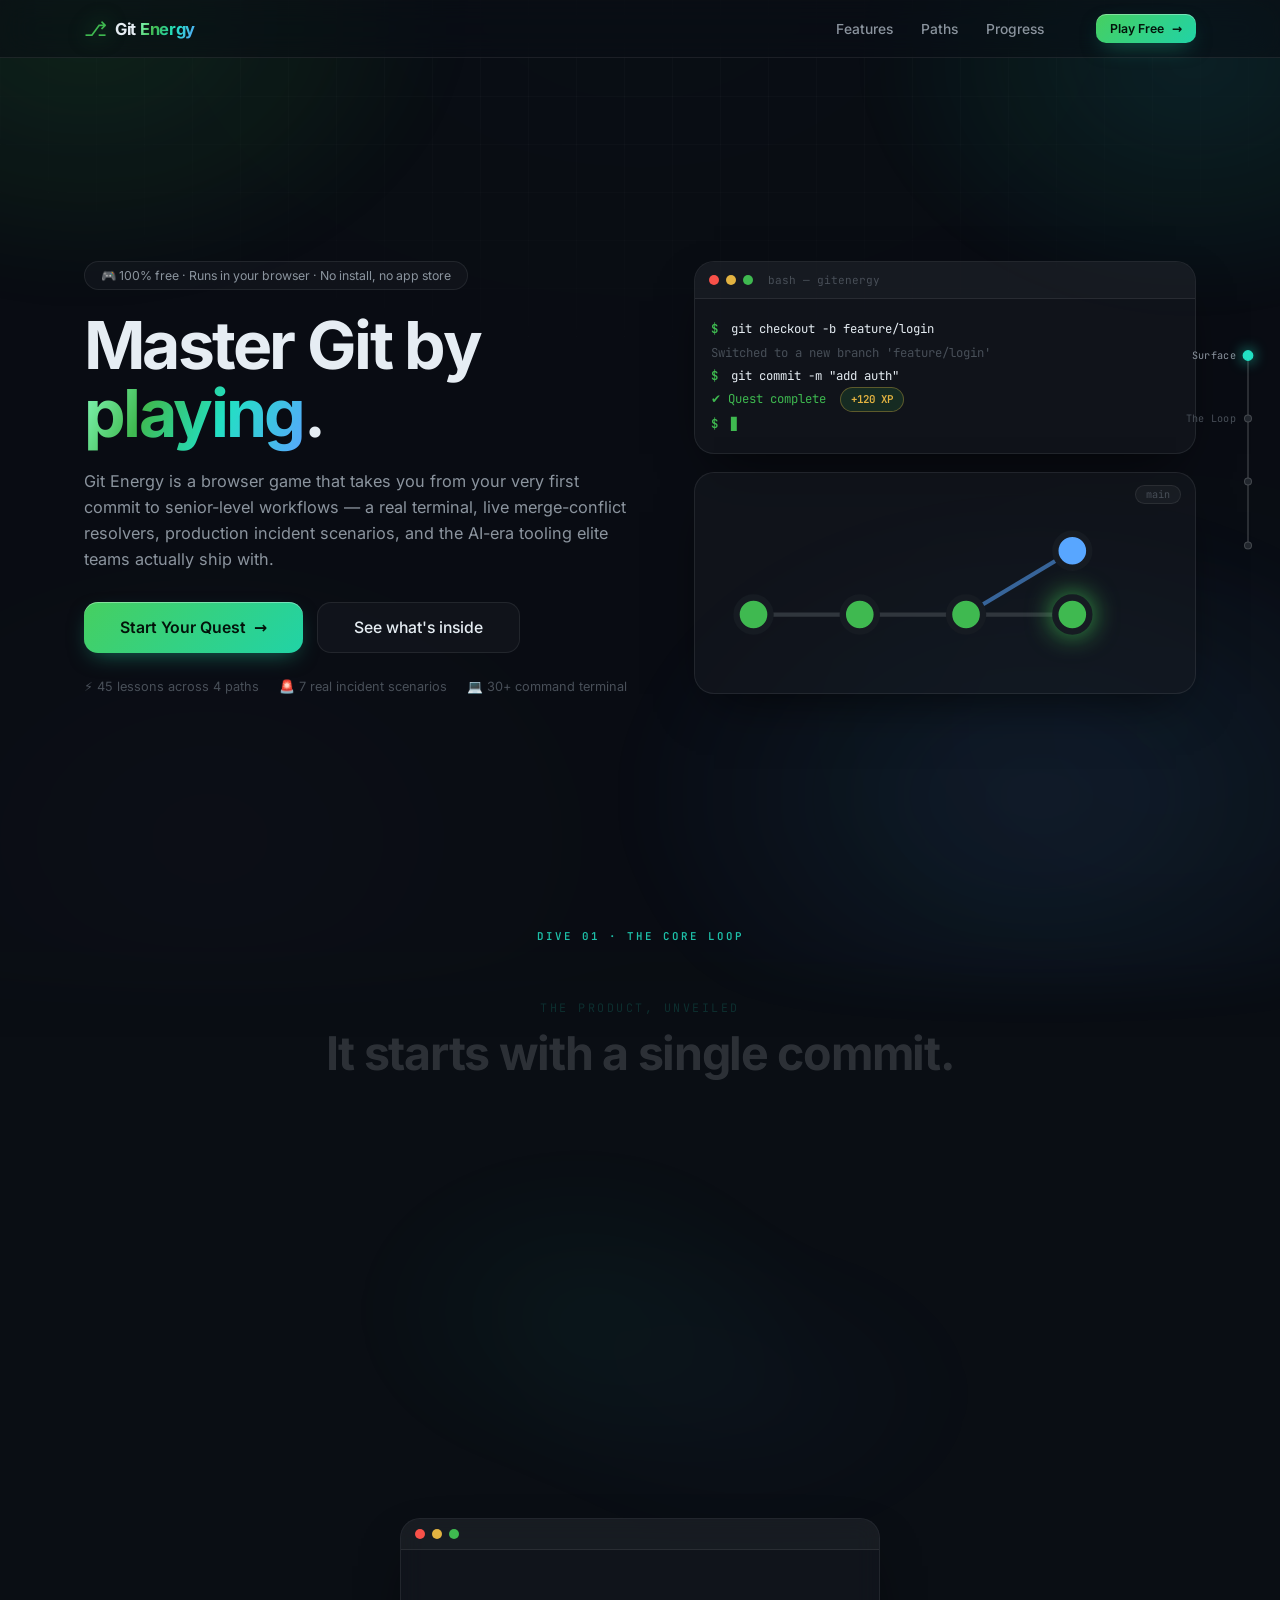
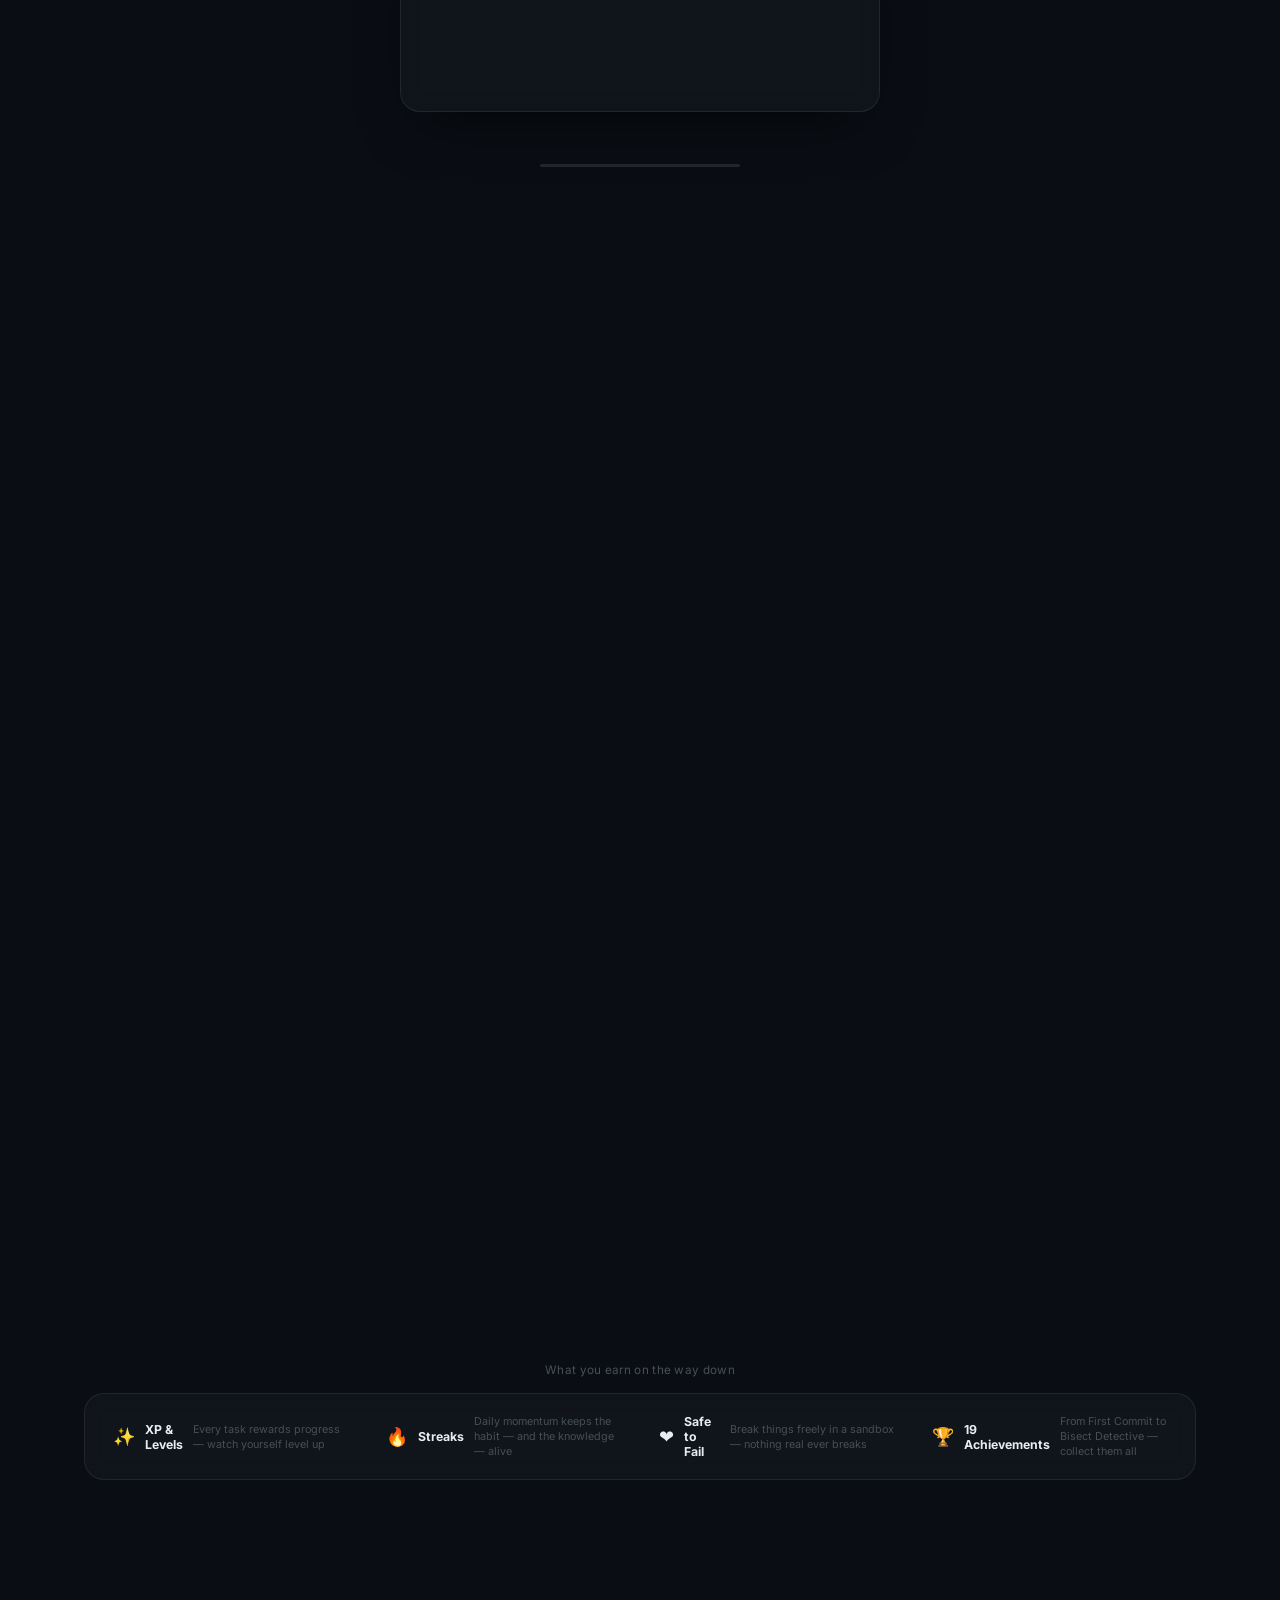
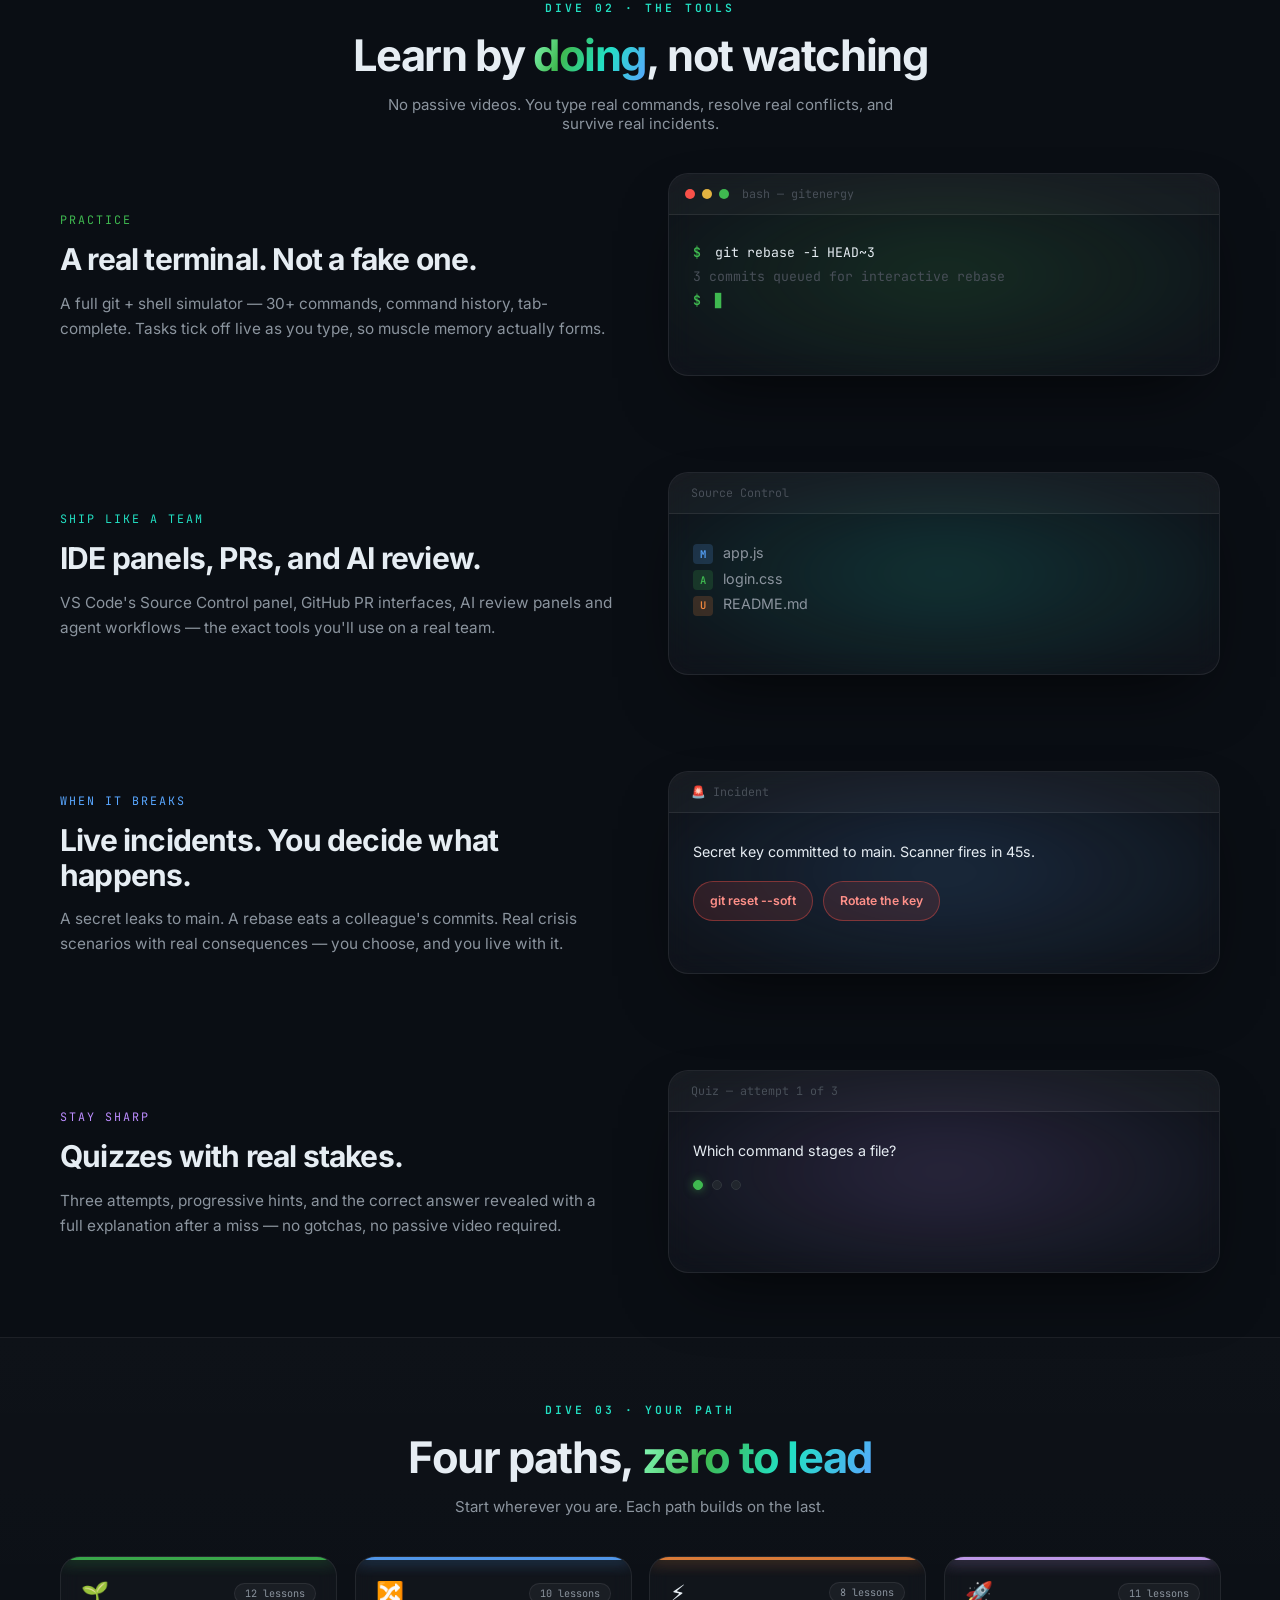
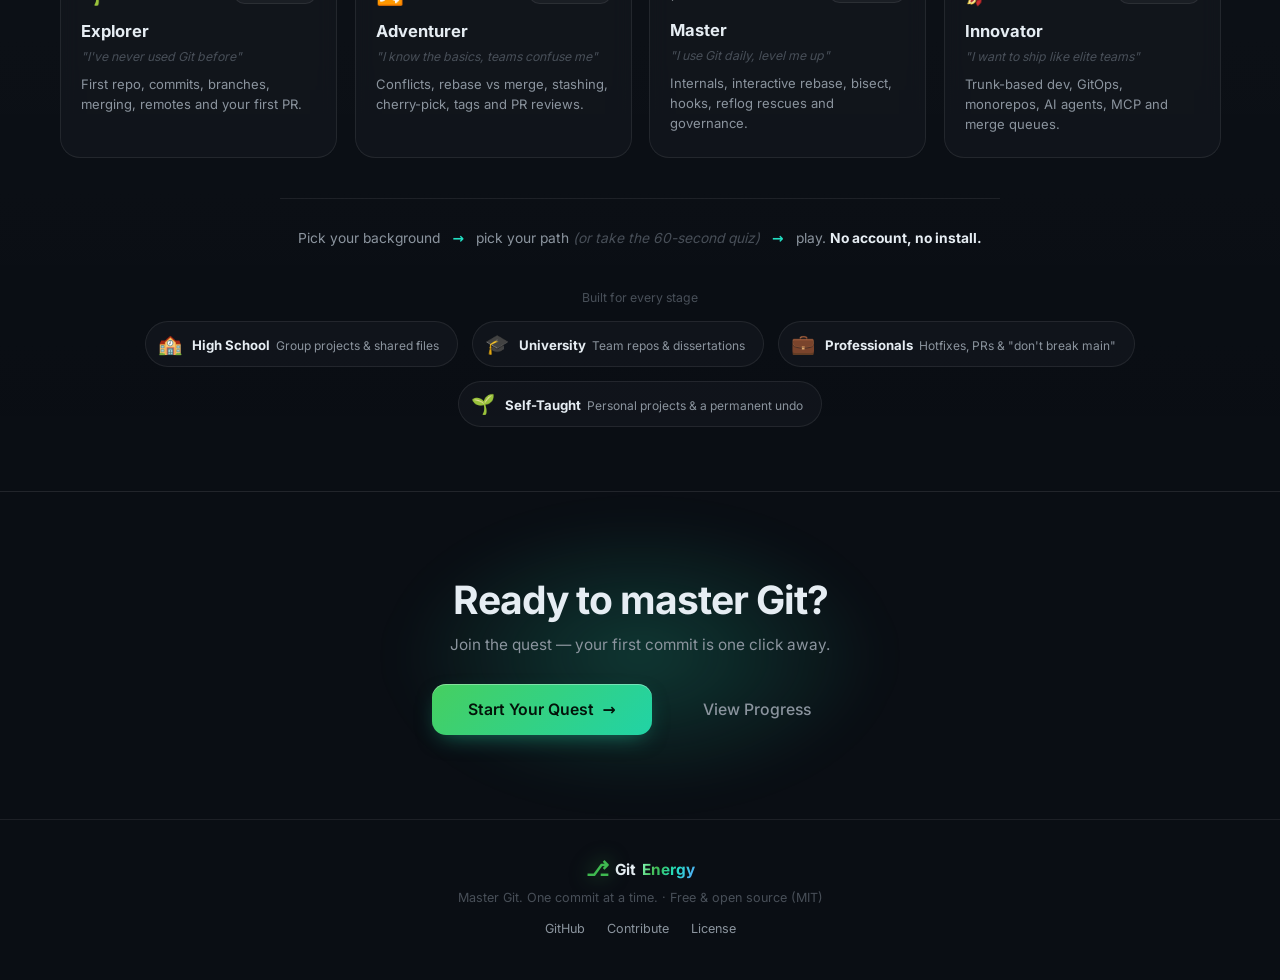
==== commit 852ac717: "feat: landing "descent" — depth-reactive backdrop, depth rail, narrative restructure Stage 2 of the " ====
--- a/index.html
+++ b/index.html
@@ -67,6 +67,10 @@
   <!-- ═══════════════ SCREEN: LANDING ═══════════════ -->
   <div id="screen-landing" class="screen active">
 
+    <!-- Depth-reactive "deep" backdrop layer — crossfades in over the
+         surface aurora (#screen-landing::before) as --depth increases. -->
+    <div class="lp-depth-deep" aria-hidden="true"></div>
+
     <!-- ── Nav ── -->
     <header class="lp-nav">
       <div class="lp-nav-inner">
@@ -77,7 +81,6 @@
         <nav class="lp-nav-links">
           <a href="#lp-features">Features</a>
           <a href="#lp-paths">Paths</a>
-          <a href="#lp-how">How it works</a>
           <a class="lp-nav-ghost" onclick="App.showScreen('profile')">Progress</a>
         </nav>
         <button class="btn btn-primary btn-sm lp-nav-cta" onclick="App.showScreen('lifestage')">
@@ -85,6 +88,16 @@
         </button>
       </div>
     </header>
+
+    <!-- ── Depth rail: fixed right-edge waypoint nav, doubles as the descent's
+         progress readout. Desktop only (see responsive rules). ── -->
+    <nav class="lp-depth-rail" aria-label="Page depth">
+      <div class="lp-depth-track" aria-hidden="true"><span class="lp-depth-fill"></span></div>
+      <a href="#lp-top" class="lp-depth-pt is-active" style="--pt-pos:0"><span class="lp-depth-dot"></span><span class="lp-depth-label">Surface</span></a>
+      <a href="#lp-showcase" class="lp-depth-pt" style="--pt-pos:1"><span class="lp-depth-dot"></span><span class="lp-depth-label">The Loop</span></a>
+      <a href="#lp-features" class="lp-depth-pt" style="--pt-pos:2"><span class="lp-depth-dot"></span><span class="lp-depth-label">The Tools</span></a>
+      <a href="#lp-paths" class="lp-depth-pt" style="--pt-pos:3"><span class="lp-depth-dot"></span><span class="lp-depth-label">Your Path</span></a>
+    </nav>
 
     <!-- ── Hero — the whole product, in one viewport ── -->
     <section class="lp-hero" id="lp-top">
@@ -147,6 +160,7 @@
     <section class="lp-showcase" id="lp-showcase" aria-label="Watch a Git repository come to life as you scroll">
       <div class="lp-showcase-stage">
         <div class="lp-sc-glow" aria-hidden="true"></div>
+        <div class="lp-sc-dive-kicker" aria-hidden="true">Dive 01 · The Core Loop</div>
 
         <div class="lp-sc-caps">
           <div class="lp-sc-cap" data-a="0"    data-b="0.24"><span class="lp-sc-kicker">The product, unveiled</span><h2>It starts with a single commit.</h2></div>
@@ -198,17 +212,21 @@
       </div>
     </section>
 
-    <!-- ── Gamification stats ── -->
-    <section class="lp-stats">
-      <div class="lp-stat reveal"><span class="lp-stat-ico">✨</span><b>XP &amp; Levels</b><small>Every task rewards progress — watch yourself level up</small></div>
-      <div class="lp-stat reveal"><span class="lp-stat-ico">🔥</span><b>Streaks</b><small>Daily momentum keeps the habit — and the knowledge — alive</small></div>
-      <div class="lp-stat reveal"><span class="lp-stat-ico">❤️</span><b>Safe to Fail</b><small>Break things freely in a sandbox — nothing real ever breaks</small></div>
-      <div class="lp-stat reveal"><span class="lp-stat-ico">🏆</span><b>19 Achievements</b><small>From First Commit to Bisect Detective — collect them all</small></div>
+    <!-- ── What you earn on the way down (slim, muted band) ── -->
+    <section class="lp-earn">
+      <span class="lp-earn-kicker reveal">What you earn on the way down</span>
+      <div class="lp-earn-row">
+        <div class="lp-earn-item reveal"><span class="lp-earn-ico">✨</span><b>XP &amp; Levels</b><small>Every task rewards progress — watch yourself level up</small></div>
+        <div class="lp-earn-item reveal"><span class="lp-earn-ico">🔥</span><b>Streaks</b><small>Daily momentum keeps the habit — and the knowledge — alive</small></div>
+        <div class="lp-earn-item reveal"><span class="lp-earn-ico">❤️</span><b>Safe to Fail</b><small>Break things freely in a sandbox — nothing real ever breaks</small></div>
+        <div class="lp-earn-item reveal"><span class="lp-earn-ico">🏆</span><b>19 Achievements</b><small>From First Commit to Bisect Detective — collect them all</small></div>
+      </div>
     </section>
 
-    <!-- ── Features (told once) ── -->
+    <!-- ── Dive 02: The Tools (told once) ── -->
     <section class="lp-section" id="lp-features">
       <div class="lp-section-head reveal">
+        <span class="lp-dive-kicker">Dive 02 · The Tools</span>
         <h2>Learn by <span class="accent">doing</span>, not watching</h2>
         <p>No passive videos. You type real commands, resolve real conflicts, and survive real incidents.</p>
       </div>
@@ -279,9 +297,11 @@
       </div>
     </section>
 
-    <!-- ── Learning paths (told once) ── -->
+    <!-- ── Dive 03: Your Path — learning paths, condensed how-it-works,
+         and the persona strip all live in one layer now. ── -->
     <section class="lp-section lp-section-alt" id="lp-paths">
       <div class="lp-section-head reveal">
+        <span class="lp-dive-kicker">Dive 03 · Your Path</span>
         <h2>Four paths, <span class="accent">zero to lead</span></h2>
         <p>Start wherever you are. Each path builds on the last.</p>
       </div>
@@ -311,50 +331,21 @@
           <p>Trunk-based dev, GitOps, monorepos, AI agents, MCP and merge queues.</p>
         </div>
       </div>
+
+      <p class="lp-flow-strip reveal">Pick your background <span class="lp-flow-arrow">→</span> pick your path <span class="lp-flow-note">(or take the 60-second quiz)</span> <span class="lp-flow-arrow">→</span> play. <strong>No account, no install.</strong></p>
+
+      <div class="lp-persona-block">
+        <span class="lp-persona-kicker reveal">Built for every stage</span>
+        <div class="lp-persona-strip">
+          <div class="lp-persona-chip reveal"><span class="ico">🏫</span><div><b>High School</b><small>Group projects &amp; shared files</small></div></div>
+          <div class="lp-persona-chip reveal"><span class="ico">🎓</span><div><b>University</b><small>Team repos &amp; dissertations</small></div></div>
+          <div class="lp-persona-chip reveal"><span class="ico">💼</span><div><b>Professionals</b><small>Hotfixes, PRs &amp; "don't break main"</small></div></div>
+          <div class="lp-persona-chip reveal"><span class="ico">🌱</span><div><b>Self-Taught</b><small>Personal projects &amp; a permanent undo</small></div></div>
+        </div>
+      </div>
     </section>
 
-    <!-- ── How it works ── -->
-    <section class="lp-section" id="lp-how">
-      <div class="lp-section-head reveal">
-        <h2>Start in <span class="accent">30 seconds</span></h2>
-        <p>No account. No download. Open and play.</p>
-      </div>
-      <div class="lp-steps">
-        <div class="lp-step reveal">
-          <div class="lp-step-num">1</div>
-          <h3>Tell us about you</h3>
-          <p>School, uni, work or self-taught — we tailor every example to your world.</p>
-        </div>
-        <div class="lp-step-arrow">→</div>
-        <div class="lp-step reveal">
-          <div class="lp-step-num">2</div>
-          <h3>Pick your path</h3>
-          <p>Not sure? A 60-second quiz recommends where to start.</p>
-        </div>
-        <div class="lp-step-arrow">→</div>
-        <div class="lp-step reveal">
-          <div class="lp-step-num">3</div>
-          <h3>Learn by doing</h3>
-          <p>Type real commands, earn XP, and build muscle memory that transfers to any team.</p>
-        </div>
-      </div>
-    </section>
-
-    <!-- ── Who it's for (compact, told once) ── -->
-    <section class="lp-section lp-section-alt">
-      <div class="lp-section-head reveal">
-        <h2>Built for <span class="accent">every</span> stage</h2>
-        <p>The same concepts, told through the lens of your life.</p>
-      </div>
-      <div class="lp-persona-strip">
-        <div class="lp-persona-chip reveal"><span class="ico">🏫</span><div><b>High School</b><small>Group projects &amp; shared files</small></div></div>
-        <div class="lp-persona-chip reveal"><span class="ico">🎓</span><div><b>University</b><small>Team repos &amp; dissertations</small></div></div>
-        <div class="lp-persona-chip reveal"><span class="ico">💼</span><div><b>Professionals</b><small>Hotfixes, PRs &amp; "don't break main"</small></div></div>
-        <div class="lp-persona-chip reveal"><span class="ico">🌱</span><div><b>Self-Taught</b><small>Personal projects &amp; a permanent undo</small></div></div>
-      </div>
-    </section>
-
-    <!-- ── Final CTA ── -->
+    <!-- ── Resurface: the final CTA — the light comes back (see --depth easing in css/js) ── -->
     <section class="lp-cta">
       <div class="lp-cta-glow"></div>
       <h2 class="reveal">Ready to master Git?</h2>
@@ -777,5 +768,6 @@
 <script src="js/reveal.js"></script>
 <script src="js/showcase.js"></script>
 <script src="js/tilt.js"></script>
+<script src="js/depth.js"></script>
 </body>
 </html>
--- a/css/style.css
+++ b/css/style.css
@@ -69,6 +69,15 @@
 
   --font-mono:   'JetBrains Mono', 'Fira Code', monospace;
   --font-main:   'Inter', system-ui, sans-serif;
+
+  /* ── Premium glass/gradient system (shared by landing + game) ── */
+  --grad-text:  linear-gradient(115deg, #8affc1 0%, #3fb950 30%, #22e0c3 62%, #58a6ff 100%);
+  --grad-btn:   linear-gradient(135deg, #46cf60 0%, #21d3a6 100%);
+  --glass-bg:     rgba(22, 27, 34, .55);
+  --glass-brd:    rgba(255, 255, 255, .08);
+  --glass-brd-hi: rgba(255, 255, 255, .16);
+  --ring:         rgba(63, 185, 80, .28);
+  --radius-xl: 20px;
 }
 
 *, *::before, *::after { box-sizing: border-box; margin: 0; padding: 0; }
@@ -95,106 +104,43 @@
 .screen {
   display: none;
   min-height: 100vh;
-  animation: fadeIn .28s ease;
-}
-.screen.active { display: flex; flex-direction: column; }
+}
+.screen.active { display: flex; flex-direction: column; animation: fadeIn .3s ease; }
 
 @keyframes fadeIn {
-  from { opacity: 0; transform: translateY(8px); }
+  from { opacity: 0; transform: translateY(12px); }
   to   { opacity: 1; transform: translateY(0); }
 }
-
-/* ═══════════════════════════════════════════════
-   WELCOME SCREEN
-   ═══════════════════════════════════════════════ */
-#screen-welcome {
-  align-items: center;
-  justify-content: center;
+@media (prefers-reduced-motion: reduce) {
+  .screen.active { animation: none; }
+}
+
+/* ── Game backdrop — a dimmer echo of the landing's aurora, kept
+   subtle so it never competes with lesson content. Landing has
+   its own bespoke background and is excluded. ── */
+.screen:not(#screen-landing) {
   position: relative;
-  background: radial-gradient(ellipse 80% 60% at 50% 30%, #0a1f1a 0%, var(--bg) 70%);
-}
-
-.stars {
-  position: absolute; inset: 0; pointer-events: none;
+  background: #0a0e14;
+  isolation: isolate;
+}
+.screen:not(#screen-landing)::before {
+  content: ''; position: fixed; inset: -10%;
+  z-index: -1; pointer-events: none;
+  background:
+    radial-gradient(36% 38% at 14% 8%,  rgba(63,185,80,.10),  transparent 70%),
+    radial-gradient(32% 34% at 88% 12%, rgba(34,224,195,.07), transparent 70%),
+    radial-gradient(40% 40% at 78% 86%, rgba(88,166,255,.07), transparent 72%);
+  filter: blur(30px);
+}
+.screen:not(#screen-landing)::after {
+  content: ''; position: fixed; inset: 0;
+  z-index: -1; pointer-events: none;
   background-image:
-    radial-gradient(1px 1px at 20% 30%, #fff4 0%, transparent 100%),
-    radial-gradient(1px 1px at 80% 10%, #fff3 0%, transparent 100%),
-    radial-gradient(1px 1px at 60% 70%, #fff3 0%, transparent 100%),
-    radial-gradient(2px 2px at 40% 55%, #fff2 0%, transparent 100%),
-    radial-gradient(1px 1px at 10% 80%, #fff4 0%, transparent 100%),
-    radial-gradient(1px 1px at 90% 85%, #fff3 0%, transparent 100%),
-    radial-gradient(1px 1px at 50% 15%, #fff4 0%, transparent 100%),
-    radial-gradient(1px 1px at 25% 65%, #fff2 0%, transparent 100%),
-    radial-gradient(1px 1px at 75% 45%, #fff3 0%, transparent 100%);
-}
-
-.welcome-content {
-  text-align: center;
-  z-index: 1;
-  max-width: 680px;
-  padding: 40px 24px;
-}
-
-.logo-area { margin-bottom: 36px; }
-
-.logo-icon {
-  font-size: 64px;
-  display: block;
-  margin-bottom: 8px;
-  filter: drop-shadow(0 0 24px var(--green));
-  animation: pulse-glow 3s ease-in-out infinite;
-}
-
-@keyframes pulse-glow {
-  0%, 100% { filter: drop-shadow(0 0 20px var(--green)); }
-  50%       { filter: drop-shadow(0 0 40px var(--green)); }
-}
-
-.logo-text {
-  font-size: 3.6rem;
-  font-weight: 700;
-  letter-spacing: -2px;
-  line-height: 1;
-  margin-bottom: 12px;
-}
-
-.logo-text .accent { color: var(--green); }
-
-.logo-tagline {
-  color: var(--text-muted);
-  font-size: 1.1rem;
-  letter-spacing: .5px;
-}
-
-.welcome-features {
-  display: flex;
-  flex-wrap: wrap;
-  justify-content: center;
-  gap: 10px;
-  margin-bottom: 40px;
-}
-
-.feature-chip {
-  background: var(--bg2);
-  border: 1px solid var(--border);
-  border-radius: 100px;
-  padding: 7px 16px;
-  font-size: .85rem;
-  color: var(--text-muted);
-}
-
-.welcome-actions {
-  display: flex;
-  flex-direction: column;
-  align-items: center;
-  gap: 14px;
-  margin-bottom: 20px;
-}
-
-.welcome-sub {
-  color: var(--text-dim);
-  font-size: .8rem;
-  margin-top: 8px;
+    linear-gradient(rgba(255,255,255,.015) 1px, transparent 1px),
+    linear-gradient(90deg, rgba(255,255,255,.015) 1px, transparent 1px);
+  background-size: 48px 48px;
+  mask-image: radial-gradient(ellipse 100% 70% at 50% 0%, #000 30%, transparent 85%);
+  -webkit-mask-image: radial-gradient(ellipse 100% 70% at 50% 0%, #000 30%, transparent 85%);
 }
 
 /* ═══════════════════════════════════════════════
@@ -217,11 +163,18 @@
 }
 
 .btn-primary {
-  background: var(--green);
-  color: #000;
-  border-color: var(--green);
-}
-.btn-primary:hover { background: #4fd260; transform: translateY(-1px); box-shadow: 0 4px 20px rgba(63,185,80,.4); }
+  position: relative;
+  overflow: hidden;
+  background: var(--grad-btn);
+  border: none;
+  color: #03130a;
+  font-weight: 600;
+  box-shadow: 0 8px 22px -8px rgba(33,211,166,.5), inset 0 1px 0 rgba(255,255,255,.35);
+}
+.btn-primary:hover {
+  transform: translateY(-2px);
+  box-shadow: 0 12px 28px -8px rgba(33,211,166,.6), inset 0 1px 0 rgba(255,255,255,.4);
+}
 
 .btn-secondary {
   background: var(--bg2);
@@ -247,15 +200,18 @@
   display: inline-flex;
   align-items: center;
   gap: 6px;
-  background: none;
-  border: none;
+  background: var(--glass-bg);
+  border: 1px solid var(--glass-brd);
+  border-radius: 100px;
   color: var(--text-muted);
   cursor: pointer;
-  font-size: .9rem;
-  padding: 6px 0;
-  transition: color var(--transition);
-}
-.btn-back:hover { color: var(--text); }
+  font-size: .85rem;
+  padding: 6px 14px;
+  -webkit-backdrop-filter: blur(8px);
+  backdrop-filter: blur(8px);
+  transition: color var(--transition), border-color var(--transition), transform var(--transition), background var(--transition);
+}
+.btn-back:hover { color: var(--text); border-color: var(--glass-brd-hi); background: rgba(255,255,255,.06); transform: translateY(-1px); }
 
 /* ═══════════════════════════════════════════════
    SCREEN HEADER (shared)
@@ -266,15 +222,17 @@
   align-items: center;
   padding: 40px 24px 20px;
   text-align: center;
-}
-
-.screen-header h2 { font-size: 2rem; font-weight: 700; margin-bottom: 6px; }
+  position: relative;
+  z-index: 1;
+}
+
+.screen-header h2 { font-size: 2.15rem; font-weight: 700; letter-spacing: -.6px; margin-bottom: 6px; }
 .screen-subtitle { color: var(--text-muted); font-size: 1rem; }
 
 /* ═══════════════════════════════════════════════
    PERSONA SELECT
    ═══════════════════════════════════════════════ */
-#screen-persona { background: var(--bg); }
+#screen-persona { }
 
 /* ─── Persona grid — tile style, matches lifestage-grid ─── */
 .persona-grid {
@@ -288,11 +246,13 @@
 }
 
 .persona-card {
-  background: var(--bg2);
-  border: 1px solid var(--border);
-  border-radius: 14px;
-  padding: 26px 20px;
+  background: var(--glass-bg);
+  border: 1px solid var(--glass-brd);
+  border-radius: var(--radius-xl);
+  padding: 28px 20px 26px;
   cursor: pointer;
+  -webkit-backdrop-filter: blur(10px);
+  backdrop-filter: blur(10px);
   transition: border-color .2s, transform .15s, box-shadow .2s;
   display: flex;
   flex-direction: column;
@@ -301,6 +261,17 @@
   gap: 10px;
   position: relative;
   overflow: hidden;
+}
+
+/* Glowing top rail — same pattern as the landing's .lp-path::before */
+.persona-card::after {
+  content: '';
+  position: absolute;
+  top: 0; left: 0; right: 0;
+  height: 3px;
+  background: var(--persona-color, var(--green));
+  box-shadow: 0 0 16px var(--persona-color, var(--green));
+  opacity: .85;
 }
 
 .persona-card::before {
@@ -309,16 +280,21 @@
   inset: 0;
   opacity: 0;
   transition: opacity .2s;
-  border-radius: 14px;
+  border-radius: var(--radius-xl);
   pointer-events: none;
 }
+
+.persona-card.beginner     { --persona-color: var(--beginner); }
+.persona-card.intermediate { --persona-color: var(--inter); }
+.persona-card.expert       { --persona-color: var(--expert); }
+.persona-card.innovator    { --persona-color: var(--innovator); }
 
 .persona-card.beginner::before  { background: radial-gradient(ellipse 80% 40% at 50% 0%, var(--beginner-bg) 0%, transparent 70%); }
 .persona-card.intermediate::before { background: radial-gradient(ellipse 80% 40% at 50% 0%, var(--inter-bg) 0%, transparent 70%); }
 .persona-card.expert::before    { background: radial-gradient(ellipse 80% 40% at 50% 0%, var(--expert-bg) 0%, transparent 70%); }
 .persona-card.innovator::before { background: radial-gradient(ellipse 80% 40% at 50% 0%, rgba(188,140,255,.12) 0%, transparent 70%); }
 
-.persona-card:hover { transform: translateY(-3px); box-shadow: 0 8px 24px rgba(0,0,0,.35); }
+.persona-card:hover { transform: translateY(-4px); border-color: var(--glass-brd-hi); box-shadow: 0 16px 34px -16px rgba(0,0,0,.6), 0 0 0 1px var(--ring); }
 .persona-card.beginner:hover    { border-color: var(--beginner); }
 .persona-card.intermediate:hover { border-color: var(--inter); }
 .persona-card.expert:hover      { border-color: var(--expert); }
@@ -376,11 +352,13 @@
   align-items: center;
   gap: 8px;
   margin-top: 14px;
-  background: var(--bg2);
-  border: 1px solid var(--border);
+  background: var(--glass-bg);
+  border: 1px solid var(--glass-brd);
   border-radius: 100px;
   padding: 8px 18px;
   color: var(--text-muted);
+  -webkit-backdrop-filter: blur(8px);
+  backdrop-filter: blur(8px);
   font-family: var(--font-main);
   font-size: .85rem;
   font-weight: 500;
@@ -466,8 +444,8 @@
 }
 .pq-answer {
   text-align: left;
-  background: var(--bg2);
-  border: 1px solid var(--border);
+  background: var(--glass-bg);
+  border: 1px solid var(--glass-brd);
   border-radius: var(--radius-lg);
   padding: 16px 20px;
   color: var(--text);
@@ -475,22 +453,26 @@
   font-size: .95rem;
   line-height: 1.5;
   cursor: pointer;
+  -webkit-backdrop-filter: blur(8px);
+  backdrop-filter: blur(8px);
   transition: all var(--transition);
 }
 .pq-answer:hover {
   border-color: var(--green);
-  background: var(--bg3);
+  background: rgba(63,185,80,.08);
   transform: translateX(4px);
 }
 
 .pq-result-card {
   text-align: center;
-  background: var(--bg2);
-  border: 1px solid var(--border);
+  background: var(--glass-bg);
+  border: 1px solid var(--glass-brd);
   border-top: 3px solid var(--green);
-  border-radius: var(--radius-lg);
+  border-radius: var(--radius-xl);
   padding: 40px 32px;
-  box-shadow: 0 8px 30px -12px rgba(0,0,0,.5);
+  -webkit-backdrop-filter: blur(12px);
+  backdrop-filter: blur(12px);
+  box-shadow: 0 20px 50px -20px rgba(0,0,0,.7);
 }
 .pq-result-card.beginner     { border-top-color: var(--beginner); }
 .pq-result-card.intermediate { border-top-color: var(--inter); }
@@ -537,17 +519,21 @@
    WORLD MAP
    ═══════════════════════════════════════════════ */
 #screen-worldmap {
-  background: var(--bg);
   align-items: stretch;
 }
 
 .worldmap-header {
+  position: sticky;
+  top: 0;
+  z-index: 5;
   display: flex;
   align-items: center;
   justify-content: space-between;
   padding: 20px 32px;
-  border-bottom: 1px solid var(--border);
-  background: var(--bg2);
+  border-bottom: 1px solid var(--glass-brd);
+  background: var(--glass-bg);
+  -webkit-backdrop-filter: blur(16px) saturate(1.2);
+  backdrop-filter: blur(16px) saturate(1.2);
   gap: 16px;
   flex-wrap: wrap;
 }
@@ -578,7 +564,8 @@
 }
 .xp-bar {
   height: 100%;
-  background: linear-gradient(90deg, var(--green), var(--blue));
+  background: var(--grad-btn);
+  box-shadow: 0 0 12px rgba(33,211,166,.65);
   transition: width 0.8s cubic-bezier(.4,0,.2,1);
 }
 .xp-bar-label {
@@ -606,24 +593,26 @@
   display: flex;
   align-items: center;
   gap: 20px;
-  background: var(--bg2);
-  border: 1px solid var(--border);
+  background: var(--glass-bg);
+  border: 1px solid var(--glass-brd);
   border-radius: var(--radius-lg);
   padding: 18px 24px;
   cursor: pointer;
+  -webkit-backdrop-filter: blur(10px);
+  backdrop-filter: blur(10px);
   transition: all var(--transition);
   position: relative;
 }
 
-.level-item:hover { border-color: var(--text-muted); transform: translateX(4px); }
-.level-item.completed { border-color: var(--green); }
+.level-item:hover { border-color: var(--glass-brd-hi); transform: translateX(4px); box-shadow: 0 10px 26px -14px rgba(0,0,0,.6); }
+.level-item.completed { border-color: rgba(63,185,80,.4); background: rgba(63,185,80,.06); }
 .level-item.locked { opacity: .45; cursor: not-allowed; pointer-events: none; }
 .level-item.locked:hover { transform: none; }
-.level-item.current { border-color: var(--blue); box-shadow: 0 0 0 1px var(--blue); }
-
-.level-item.beginner.completed { border-color: var(--beginner); background: linear-gradient(90deg, var(--beginner-bg), var(--bg2)); }
-.level-item.intermediate.completed { border-color: var(--inter); background: linear-gradient(90deg, var(--inter-bg), var(--bg2)); }
-.level-item.expert.completed { border-color: var(--expert); background: linear-gradient(90deg, var(--expert-bg), var(--bg2)); }
+.level-item.current { border-color: var(--blue); box-shadow: 0 0 0 1px var(--blue), 0 0 22px -4px rgba(88,166,255,.45); }
+
+.level-item.beginner.completed { border-color: rgba(63,185,80,.4); background: linear-gradient(90deg, rgba(63,185,80,.1), var(--glass-bg)); }
+.level-item.intermediate.completed { border-color: rgba(88,166,255,.4); background: linear-gradient(90deg, rgba(88,166,255,.1), var(--glass-bg)); }
+.level-item.expert.completed { border-color: rgba(240,136,62,.4); background: linear-gradient(90deg, rgba(240,136,62,.1), var(--glass-bg)); }
 
 .level-number {
   width: 44px;
@@ -693,8 +682,10 @@
 
 /* Sidebar */
 .lesson-sidebar {
-  background: var(--bg2);
-  border-right: 1px solid var(--border);
+  background: var(--glass-bg);
+  border-right: 1px solid var(--glass-brd);
+  -webkit-backdrop-filter: blur(14px) saturate(1.15);
+  backdrop-filter: blur(14px) saturate(1.15);
   padding: 20px 18px;
   display: flex;
   flex-direction: column;
@@ -743,8 +734,8 @@
   transition: all var(--transition);
   border: 1px solid transparent;
 }
-.step-item:hover { background: var(--bg3); color: var(--text); }
-.step-item.active { background: var(--bg3); color: var(--text); border-color: var(--border); }
+.step-item:hover { background: rgba(255,255,255,.05); color: var(--text); }
+.step-item.active { background: rgba(255,255,255,.06); color: var(--text); border-color: var(--glass-brd-hi); }
 .step-item.done { color: var(--green); }
 
 .step-dot {
@@ -771,7 +762,7 @@
 .tip-icon { flex-shrink: 0; margin-top: 1px; }
 
 .command-reference {
-  border-top: 1px solid var(--border);
+  border-top: 1px solid var(--glass-brd);
   padding-top: 16px;
 }
 
@@ -823,19 +814,23 @@
   align-items: center;
   justify-content: space-between;
   padding: 16px 32px;
-  border-top: 1px solid var(--border);
-  background: var(--bg2);
+  border-top: 1px solid var(--glass-brd);
+  background: var(--glass-bg);
+  -webkit-backdrop-filter: blur(14px) saturate(1.15);
+  backdrop-filter: blur(14px) saturate(1.15);
 }
 
 .lesson-nav { display: flex; gap: 12px; }
 
 /* Stage content types */
 .stage-story {
-  background: var(--bg2);
-  border: 1px solid var(--border);
+  background: var(--glass-bg);
+  border: 1px solid var(--glass-brd);
   border-left: 4px solid var(--blue);
-  border-radius: var(--radius);
+  border-radius: var(--radius-xl);
   padding: 20px 24px;
+  -webkit-backdrop-filter: blur(10px);
+  backdrop-filter: blur(10px);
 }
 
 .stage-story h2 {
@@ -865,10 +860,12 @@
 }
 
 .concept-box {
-  background: var(--bg2);
-  border: 1px solid var(--border);
-  border-radius: var(--radius);
+  background: var(--glass-bg);
+  border: 1px solid var(--glass-brd);
+  border-radius: var(--radius-xl);
   padding: 24px;
+  -webkit-backdrop-filter: blur(10px);
+  backdrop-filter: blur(10px);
 }
 
 .concept-box h3 {
@@ -903,11 +900,13 @@
 }
 
 .staging-zone {
-  background: var(--bg2);
-  border: 1px solid var(--border);
-  border-radius: var(--radius);
+  background: var(--glass-bg);
+  border: 1px solid var(--glass-brd);
+  border-radius: var(--radius-xl);
   min-height: 200px;
   padding: 16px;
+  -webkit-backdrop-filter: blur(10px);
+  backdrop-filter: blur(10px);
   transition: all var(--transition);
 }
 
@@ -955,10 +954,12 @@
 }
 
 .commit-form {
-  background: var(--bg2);
-  border: 1px solid var(--border);
-  border-radius: var(--radius);
+  background: var(--glass-bg);
+  border: 1px solid var(--glass-brd);
+  border-radius: var(--radius-xl);
   padding: 24px;
+  -webkit-backdrop-filter: blur(10px);
+  backdrop-filter: blur(10px);
 }
 
 .commit-form label { display: block; font-size: .85rem; color: var(--text-muted); margin-bottom: 6px; font-weight: 500; }
@@ -987,10 +988,12 @@
 .activity-quiz { display: flex; flex-direction: column; gap: 20px; }
 
 .quiz-question {
-  background: var(--bg2);
-  border: 1px solid var(--border);
-  border-radius: var(--radius);
+  background: var(--glass-bg);
+  border: 1px solid var(--glass-brd);
+  border-radius: var(--radius-xl);
   padding: 24px;
+  -webkit-backdrop-filter: blur(10px);
+  backdrop-filter: blur(10px);
 }
 
 .quiz-question h4 { font-size: 1rem; font-weight: 600; margin-bottom: 20px; line-height: 1.5; }
@@ -1002,19 +1005,19 @@
   align-items: flex-start;
   gap: 12px;
   padding: 13px 16px;
-  border: 1px solid var(--border);
-  border-radius: 8px;
+  border: 1px solid var(--glass-brd);
+  border-radius: 9px;
   cursor: pointer;
   transition: all var(--transition);
   font-size: .9rem;
-  background: var(--bg);
+  background: rgba(255,255,255,.02);
   line-height: 1.5;
 }
 
 .quiz-option:hover { border-color: var(--blue); background: var(--blue-dim); }
 .quiz-option.selected { border-color: var(--blue); background: var(--blue-dim); }
-.quiz-option.correct { border-color: var(--green); background: rgba(63,185,80,.12); color: var(--green); }
-.quiz-option.wrong   { border-color: var(--red);   background: rgba(248,81,73,.12);  color: var(--red); }
+.quiz-option.correct { border-color: var(--green); background: rgba(63,185,80,.12); color: var(--green); box-shadow: 0 0 0 1px rgba(63,185,80,.3), 0 0 18px -4px rgba(63,185,80,.55); }
+.quiz-option.wrong   { border-color: var(--red);   background: rgba(248,81,73,.12);  color: var(--red); box-shadow: 0 0 0 1px rgba(248,81,73,.3), 0 0 18px -4px rgba(248,81,73,.55); }
 
 .quiz-option-letter {
   width: 24px; height: 24px;
@@ -1046,10 +1049,12 @@
 }
 
 .action-board {
-  background: var(--bg2);
-  border: 1px solid var(--border);
-  border-radius: var(--radius);
+  background: var(--glass-bg);
+  border: 1px solid var(--glass-brd);
+  border-radius: var(--radius-xl);
   padding: 24px;
+  -webkit-backdrop-filter: blur(10px);
+  backdrop-filter: blur(10px);
 }
 .action-board h4 { font-size: .9rem; font-weight: 600; margin-bottom: 16px; color: var(--text-muted); }
 .action-board p  { font-size: .88rem; color: var(--text-muted); margin-bottom: 16px; line-height: 1.6; }
@@ -1229,8 +1234,10 @@
    GIT VISUALIZER (right panel)
    ═══════════════════════════════════════════════ */
 .lesson-visualizer {
-  background: var(--bg2);
-  border-left: 1px solid var(--border);
+  background: var(--glass-bg);
+  border-left: 1px solid var(--glass-brd);
+  -webkit-backdrop-filter: blur(14px) saturate(1.15);
+  backdrop-filter: blur(14px) saturate(1.15);
   display: flex;
   flex-direction: column;
   overflow: hidden;
@@ -1241,8 +1248,8 @@
   align-items: center;
   justify-content: space-between;
   padding: 12px 16px;
-  border-bottom: 1px solid var(--border);
-  background: var(--bg3);
+  border-bottom: 1px solid var(--glass-brd);
+  background: rgba(255,255,255,.03);
 }
 .viz-title { font-size: .8rem; font-weight: 600; text-transform: uppercase; letter-spacing: .5px; color: var(--text-muted); }
 
@@ -1258,7 +1265,7 @@
   font-family: var(--font-main);
   transition: all var(--transition);
 }
-.viz-tab.active, .viz-tab:hover { background: var(--bg); color: var(--text); border-color: var(--border); }
+.viz-tab.active, .viz-tab:hover { background: rgba(255,255,255,.06); color: var(--text); border-color: var(--glass-brd-hi); }
 
 /* Tab attention pulse — shown when a panel hint fires */
 @keyframes tabPulse {
@@ -1316,7 +1323,7 @@
 
 .git-legend {
   padding: 10px 16px;
-  border-top: 1px solid var(--border);
+  border-top: 1px solid var(--glass-brd);
   display: flex;
   flex-wrap: wrap;
   gap: 10px;
@@ -1340,6 +1347,7 @@
   flex-direction: column;
   height: 100%;
   background: #0d1117;
+  border: 1px solid var(--glass-brd);
   font-family: var(--font-mono);
   font-size: .82rem;
 }
@@ -1349,8 +1357,8 @@
   align-items: center;
   gap: 7px;
   padding: 8px 14px;
-  background: #21262d;
-  border-bottom: 1px solid var(--border);
+  background: rgba(255,255,255,.03);
+  border-bottom: 1px solid var(--glass-brd);
 }
 .t-dot { width: 12px; height: 12px; border-radius: 50%; }
 .t-dot.red    { background: #ff5f57; }
@@ -1380,7 +1388,7 @@
   align-items: center;
   gap: 8px;
   padding: 10px 16px;
-  border-top: 1px solid var(--border);
+  border-top: 1px solid var(--glass-brd);
   background: #0d1117;
 }
 
@@ -1401,7 +1409,6 @@
    PROFILE SCREEN
    ═══════════════════════════════════════════════ */
 #screen-profile {
-  background: var(--bg);
   align-items: center;
 }
 
@@ -1415,14 +1422,17 @@
 }
 
 .profile-card {
-  background: var(--bg2);
-  border: 1px solid var(--border);
-  border-radius: var(--radius-lg);
+  background: var(--glass-bg);
+  border: 1px solid var(--glass-brd);
+  border-radius: var(--radius-xl);
   padding: 32px;
   display: flex;
   flex-direction: column;
   align-items: center;
   gap: 12px;
+  -webkit-backdrop-filter: blur(12px);
+  backdrop-filter: blur(12px);
+  box-shadow: 0 20px 50px -24px rgba(0,0,0,.7);
 }
 
 .profile-avatar {
@@ -1444,7 +1454,7 @@
   border-radius: 4px;
   overflow: hidden;
 }
-.profile-xp-bar div { height: 100%; background: linear-gradient(90deg, var(--green), var(--blue)); border-radius: 4px; transition: width .8s; }
+.profile-xp-bar div { height: 100%; background: var(--grad-btn); box-shadow: 0 0 10px rgba(33,211,166,.6); border-radius: 4px; transition: width .8s; }
 .profile-xp-text { font-size: .8rem; color: var(--text-muted); font-family: var(--font-mono); }
 
 .profile-stats-grid {
@@ -1454,12 +1464,16 @@
 }
 
 .profile-stat {
-  background: var(--bg2);
-  border: 1px solid var(--border);
-  border-radius: var(--radius);
+  background: var(--glass-bg);
+  border: 1px solid var(--glass-brd);
+  border-radius: var(--radius-lg);
   padding: 20px;
   text-align: center;
-}
+  -webkit-backdrop-filter: blur(10px);
+  backdrop-filter: blur(10px);
+  transition: transform .2s ease, border-color .2s ease, box-shadow .2s ease;
+}
+.profile-stat:hover { transform: translateY(-3px); border-color: var(--glass-brd-hi); box-shadow: 0 14px 30px -16px rgba(0,0,0,.6), 0 0 0 1px var(--ring); }
 .stat-value { font-size: 2rem; font-weight: 700; font-family: var(--font-mono); color: var(--blue); }
 .stat-label { font-size: .8rem; color: var(--text-muted); margin-top: 4px; }
 
@@ -1473,18 +1487,20 @@
 }
 
 .achievement-item {
-  background: var(--bg2);
-  border: 1px solid var(--border);
-  border-radius: var(--radius);
+  background: var(--glass-bg);
+  border: 1px solid var(--glass-brd);
+  border-radius: var(--radius-lg);
   padding: 16px;
   text-align: center;
   display: flex;
   flex-direction: column;
   gap: 8px;
+  -webkit-backdrop-filter: blur(10px);
+  backdrop-filter: blur(10px);
   transition: all var(--transition);
 }
 
-.achievement-item.unlocked { border-color: var(--yellow); background: rgba(227,179,65,.06); }
+.achievement-item.unlocked { border-color: rgba(227,179,65,.5); background: rgba(227,179,65,.08); box-shadow: 0 0 20px -8px rgba(227,179,65,.5); }
 .achievement-item.locked   { opacity: .4; filter: grayscale(1); }
 
 .achievement-icon { font-size: 2rem; }
@@ -1497,26 +1513,29 @@
 .modal-overlay {
   position: fixed;
   inset: 0;
-  background: rgba(0,0,0,.75);
+  background: rgba(4,6,10,.72);
   display: flex;
   align-items: center;
   justify-content: center;
   z-index: 100;
-  backdrop-filter: blur(4px);
+  -webkit-backdrop-filter: blur(8px);
+  backdrop-filter: blur(8px);
   animation: fadeIn .2s;
 }
 .modal-overlay.hidden { display: none; }
 
 .modal-box {
-  background: var(--bg2);
-  border: 1px solid var(--border);
-  border-radius: var(--radius-lg);
+  background: var(--glass-bg);
+  border: 1px solid var(--glass-brd);
+  border-radius: var(--radius-xl);
   padding: 40px;
   max-width: 480px;
   width: 90%;
   text-align: center;
   position: relative;
-  box-shadow: var(--shadow);
+  -webkit-backdrop-filter: blur(20px) saturate(1.3);
+  backdrop-filter: blur(20px) saturate(1.3);
+  box-shadow: 0 30px 70px -24px rgba(0,0,0,.8);
   animation: slideUp .28s ease;
 }
 
@@ -1616,11 +1635,13 @@
   display: flex;
   align-items: center;
   gap: 14px;
-  background: var(--bg2);
-  border: 1px solid var(--yellow);
-  border-radius: var(--radius);
-  padding: 14px 20px;
-  box-shadow: 0 4px 24px rgba(0,0,0,.5);
+  background: var(--glass-bg);
+  border: 1px solid rgba(227,179,65,.45);
+  border-radius: 100px;
+  padding: 14px 22px;
+  -webkit-backdrop-filter: blur(14px) saturate(1.2);
+  backdrop-filter: blur(14px) saturate(1.2);
+  box-shadow: 0 20px 44px -16px rgba(0,0,0,.7), 0 0 20px -6px rgba(227,179,65,.4);
   z-index: 200;
   animation: toastIn .4s cubic-bezier(.34,1.56,.64,1);
 }
@@ -1642,20 +1663,22 @@
   justify-content: center;
   gap: 0;
   padding: 24px;
-  background: var(--bg);
-  border: 1px solid var(--border);
-  border-radius: var(--radius);
+  background: rgba(255,255,255,.02);
+  border: 1px solid var(--glass-brd);
+  border-radius: var(--radius-lg);
   flex-wrap: wrap;
   gap: 8px;
 }
 
 .diagram-box {
-  background: var(--bg2);
-  border: 1px solid var(--border);
+  background: var(--glass-bg);
+  border: 1px solid var(--glass-brd);
   border-radius: var(--radius);
   padding: 12px 20px;
   text-align: center;
   min-width: 110px;
+  -webkit-backdrop-filter: blur(8px);
+  backdrop-filter: blur(8px);
 }
 .diagram-box .box-icon { font-size: 1.6rem; display: block; margin-bottom: 4px; }
 .diagram-box .box-label { font-size: .8rem; font-weight: 600; }
@@ -1664,12 +1687,15 @@
 
 /* Scenario cards (expert level) */
 .scenario-card {
-  border: 1px solid var(--border);
-  border-radius: var(--radius);
+  border: 1px solid var(--glass-brd);
+  border-radius: var(--radius-lg);
   overflow: hidden;
+  background: var(--glass-bg);
+  -webkit-backdrop-filter: blur(8px);
+  backdrop-filter: blur(8px);
 }
 .scenario-header {
-  background: var(--bg3);
+  background: rgba(255,255,255,.03);
   padding: 14px 20px;
   display: flex;
   align-items: center;
@@ -1751,11 +1777,8 @@
 
 /* World map level items */
 .level-item.innovator .level-number { border-color: var(--innovator); color: var(--innovator); }
-.level-item.innovator.completed { border-color: var(--innovator); background: linear-gradient(90deg, var(--innovator-bg), var(--bg2)); }
+.level-item.innovator.completed { border-color: rgba(210,168,255,.4); background: linear-gradient(90deg, rgba(210,168,255,.12), var(--glass-bg)); }
 .level-item.innovator.completed .level-number { background: var(--innovator); color: #000; border-color: var(--innovator); }
-
-/* Welcome screen accent — extends for innovator glow */
-#screen-welcome { background: radial-gradient(ellipse 80% 60% at 50% 30%, #0a1520 0%, var(--bg) 70%); }
 
 /* ── AI Commit diff viewer ─────────────────────── */
 .diff-viewer {
@@ -2015,13 +2038,15 @@
   display: flex;
   align-items: flex-start;
   gap: 16px;
-  background: linear-gradient(135deg, var(--bg2) 0%, color-mix(in srgb, var(--arc-color) 6%, var(--bg2)) 100%);
-  border: 1px solid color-mix(in srgb, var(--arc-color) 30%, var(--border));
-  border-radius: 14px;
+  background: linear-gradient(135deg, var(--glass-bg) 0%, color-mix(in srgb, var(--arc-color) 8%, var(--glass-bg)) 100%);
+  border: 1px solid color-mix(in srgb, var(--arc-color) 30%, var(--glass-brd));
+  border-radius: var(--radius-xl);
   padding: 18px 20px;
   margin: 0 0 20px 0;
   position: relative;
   overflow: hidden;
+  -webkit-backdrop-filter: blur(10px);
+  backdrop-filter: blur(10px);
 }
 .story-arc-card::before {
   content: '';
@@ -2099,6 +2124,8 @@
 .arc-bar-fill {
   height: 100%;
   border-radius: 3px;
+  background: var(--grad-btn) !important;
+  box-shadow: 0 0 8px rgba(33,211,166,.6);
   transition: width .6s ease;
 }
 .arc-pct {
@@ -2115,15 +2142,17 @@
 .story-arc-card.jungle-card {
   display: block;
   background: linear-gradient(160deg,
-    color-mix(in srgb, var(--arc-color) 8%, var(--bg)) 0%,
-    color-mix(in srgb, var(--arc-color) 3%, var(--bg2)) 60%,
-    var(--bg2) 100%);
-  border: 1px solid color-mix(in srgb, var(--arc-color) 30%, transparent);
-  border-radius: 16px;
+    color-mix(in srgb, var(--arc-color) 10%, var(--glass-bg)) 0%,
+    color-mix(in srgb, var(--arc-color) 4%, var(--glass-bg)) 60%,
+    var(--glass-bg) 100%);
+  border: 1px solid color-mix(in srgb, var(--arc-color) 30%, var(--glass-brd));
+  border-radius: var(--radius-xl);
   padding: 20px 22px;
   margin-bottom: 20px;
   position: relative;
   overflow: hidden;
+  -webkit-backdrop-filter: blur(10px);
+  backdrop-filter: blur(10px);
 }
 .story-arc-card.jungle-card::before {
   content: '';
@@ -2368,8 +2397,8 @@
   width: 52px; height: 52px;
   display: flex; align-items: center; justify-content: center;
   border-radius: 50%;
-  border: 2.5px solid var(--border);
-  background: var(--bg3);
+  border: 2.5px solid var(--glass-brd-hi);
+  background: var(--glass-bg);
   flex-shrink: 0;
 }
 
@@ -2389,10 +2418,13 @@
   flex: 1;
   background: var(--bg2);
   border: 1px solid var(--border);
-  border-radius: 0 12px 12px 12px;
+  border-radius: 0 var(--radius-xl) var(--radius-xl) var(--radius-xl);
   padding: 14px 16px;
   position: relative;
   min-height: 70px;
+  -webkit-backdrop-filter: blur(10px);
+  backdrop-filter: blur(10px);
+  box-shadow: 0 14px 32px -18px rgba(0,0,0,.6);
 }
 .story-bubble-tail {
   position: absolute;
@@ -2493,10 +2525,12 @@
 }
 
 .crisis-situation {
-  background: var(--bg2);
-  border: 1px solid var(--border);
-  border-radius: 8px;
+  background: var(--glass-bg);
+  border: 1px solid var(--glass-brd);
+  border-radius: 10px;
   padding: 12px 14px;
+  -webkit-backdrop-filter: blur(8px);
+  backdrop-filter: blur(8px);
 }
 .crisis-situation-label {
   font-size: .68rem;
@@ -2538,26 +2572,28 @@
   gap: 8px;
 }
 .crisis-choice {
-  background: var(--bg2);
-  border: 1px solid var(--border);
+  background: var(--glass-bg);
+  border: 1px solid var(--glass-brd);
   border-radius: 9px;
   padding: 12px 14px;
   cursor: pointer;
-  transition: border-color .18s, background .18s, transform .12s;
+  -webkit-backdrop-filter: blur(8px);
+  backdrop-filter: blur(8px);
+  transition: border-color .18s, background .18s, transform .12s, box-shadow .18s;
   width: 100%;
 }
 .crisis-choice:hover:not(:disabled) {
-  border-color: var(--text-muted);
-  background: var(--bg3);
+  border-color: var(--glass-brd-hi);
+  background: rgba(255,255,255,.05);
   transform: translateY(-1px);
 }
 .crisis-choice:disabled { opacity: .55; cursor: default; transform: none; }
 .crisis-choice-label { font-family: var(--font-mono); font-size: .8rem; color: var(--blue); margin-bottom: 3px; }
 .crisis-choice-desc  { font-size: .78rem; color: var(--text-muted); }
 
-.crisis-selected-correct { border-color: var(--green) !important; background: rgba(63,185,80,.07) !important; opacity: 1 !important; }
-.crisis-selected-danger  { border-color: var(--orange) !important; background: rgba(240,136,62,.07) !important; opacity: 1 !important; }
-.crisis-selected-wrong   { border-color: var(--red) !important; background: rgba(248,81,73,.07) !important; opacity: 1 !important; }
+.crisis-selected-correct { border-color: var(--green) !important; background: rgba(63,185,80,.07) !important; opacity: 1 !important; box-shadow: 0 0 0 1px rgba(63,185,80,.3), 0 0 18px -4px rgba(63,185,80,.55) !important; }
+.crisis-selected-danger  { border-color: var(--orange) !important; background: rgba(240,136,62,.07) !important; opacity: 1 !important; box-shadow: 0 0 0 1px rgba(240,136,62,.3), 0 0 18px -4px rgba(240,136,62,.5) !important; }
+.crisis-selected-wrong   { border-color: var(--red) !important; background: rgba(248,81,73,.07) !important; opacity: 1 !important; box-shadow: 0 0 0 1px rgba(248,81,73,.3), 0 0 18px -4px rgba(248,81,73,.55) !important; }
 
 .crisis-outcome { margin-top: 4px; animation: gq-slide-up .3s ease; }
 .crisis-outcome.hidden { display: none; }
@@ -2567,6 +2603,9 @@
   border: 1px solid;
   border-radius: 10px;
   padding: 14px 16px;
+  background: var(--glass-bg);
+  -webkit-backdrop-filter: blur(8px);
+  backdrop-filter: blur(8px);
 }
 .crisis-outcome-header {
   font-weight: 800;
@@ -2620,10 +2659,12 @@
   font-size: .88rem;
   line-height: 1.65;
   color: var(--text-muted);
-  background: var(--bg2);
+  background: var(--glass-bg);
   border-radius: 8px;
   padding: 12px 14px;
   border-left: 3px solid var(--orange);
+  -webkit-backdrop-filter: blur(8px);
+  backdrop-filter: blur(8px);
 }
 
 .hotfix-steps { display: flex; flex-direction: column; gap: 6px; }
@@ -2631,9 +2672,9 @@
   display: flex;
   align-items: flex-start;
   gap: 12px;
-  background: var(--bg2);
-  border: 1px solid var(--border);
-  border-radius: 8px;
+  background: var(--glass-bg);
+  border: 1px solid var(--glass-brd);
+  border-radius: 9px;
   padding: 10px 12px;
   transition: border-color .2s, background .2s;
 }
@@ -2735,21 +2776,24 @@
   padding: 24px;
   max-width: 900px;
   margin: 0 auto;
+  width: 100%;
 }
 
 .lifestage-card {
-  background: var(--bg2);
-  border: 1px solid var(--border);
-  border-radius: 14px;
+  background: var(--glass-bg);
+  border: 1px solid var(--glass-brd);
+  border-radius: var(--radius-xl);
   padding: 24px 20px;
   cursor: pointer;
+  -webkit-backdrop-filter: blur(10px);
+  backdrop-filter: blur(10px);
   transition: border-color .2s, transform .15s, box-shadow .2s;
   text-align: center;
 }
 .lifestage-card:hover {
-  border-color: var(--blue);
-  transform: translateY(-3px);
-  box-shadow: 0 8px 24px rgba(0,0,0,.35);
+  border-color: var(--glass-brd-hi);
+  transform: translateY(-4px);
+  box-shadow: 0 16px 34px -16px rgba(0,0,0,.6), 0 0 0 1px var(--ring);
 }
 .lifestage-icon {
   font-size: 2.6rem;
@@ -2877,13 +2921,15 @@
    ═══════════════════════════════════════════════ */
 
 .tp-card {
-  background: var(--bg2);
-  border: 1px solid var(--border);
-  border-radius: 14px;
+  background: var(--glass-bg);
+  border: 1px solid var(--glass-brd);
+  border-radius: var(--radius-xl);
   padding: 22px 24px;
   display: flex;
   flex-direction: column;
   gap: 14px;
+  -webkit-backdrop-filter: blur(10px);
+  backdrop-filter: blur(10px);
 }
 
 .tp-header {
@@ -2946,8 +2992,8 @@
   display: flex;
   align-items: flex-start;
   gap: 10px;
-  background: var(--bg3);
-  border: 1px solid var(--border);
+  background: rgba(255,255,255,.03);
+  border: 1px solid var(--glass-brd);
   border-radius: 9px;
   padding: 12px 14px;
   transition: border-color .2s, background .2s;
@@ -2955,7 +3001,7 @@
 
 /* Flash when pre-req guidance points to this task */
 @keyframes tpHighlight {
-  0%, 100% { background: var(--bg3); }
+  0%, 100% { background: rgba(255,255,255,.03); }
   40%       { background: rgba(255,165,0,.18); border-color: rgba(255,165,0,.6); }
 }
 .tp-task.tp-highlight {
@@ -3023,6 +3069,8 @@
 .tp-progress-bar {
   height: 100%;
   border-radius: 99px;
+  background: var(--grad-btn) !important;
+  box-shadow: 0 0 10px rgba(33,211,166,.6);
   transition: width .4s cubic-bezier(.34,1.56,.64,1);
 }
 
@@ -3050,11 +3098,13 @@
    ═══════════════════════════════════════════════ */
 
 .ls-example-box {
-  background: linear-gradient(135deg, var(--bg2) 0%, rgba(88,166,255,.04) 100%);
+  background: linear-gradient(135deg, var(--glass-bg) 0%, rgba(88,166,255,.06) 100%);
   border: 1px solid rgba(88,166,255,.25);
   border-radius: 10px;
   padding: 14px 16px;
   margin-top: 8px;
+  -webkit-backdrop-filter: blur(8px);
+  backdrop-filter: blur(8px);
 }
 
 .ls-example-badge {
@@ -3085,20 +3135,20 @@
    ═══════════════════════════════════════════════ */
 
 #screen-landing {
-  --grad-text:  linear-gradient(115deg, #8affc1 0%, #3fb950 30%, #22e0c3 62%, #58a6ff 100%);
-  --grad-btn:   linear-gradient(135deg, #46cf60 0%, #21d3a6 100%);
-  --glass-bg:     rgba(22, 27, 34, .55);
-  --glass-brd:    rgba(255, 255, 255, .08);
-  --glass-brd-hi: rgba(255, 255, 255, .16);
-  --ring:         rgba(63, 185, 80, .28);
-  --radius-xl: 20px;
-
   position: relative;
   background: #0a0e14;
   overflow-x: clip;
   isolation: isolate;
-}
-
+  --depth: 0; /* 0 = surface, 1 = deepest (driven by js/depth.js on scroll) */
+}
+
+/* ── Depth-reactive backdrop ──
+   Two fixed, full-viewport aurora layers crossfade via --depth as you
+   scroll: a green-heavy "surface" layer (::before, unchanged from the
+   original hero treatment) and a darker, blue/purple "deep" layer
+   (.lp-depth-deep) that fades in through the dives and fades back out
+   as the page resurfaces at the CTA. Opacity-only, so it's cheap even
+   though it's driven every animation frame. ── */
 #screen-landing::before {
   content: ''; position: fixed; inset: -10%;
   z-index: 0; pointer-events: none;
@@ -3107,6 +3157,20 @@
     radial-gradient(32% 34% at 86% 14%, rgba(34,224,195,.12), transparent 70%),
     radial-gradient(40% 40% at 76% 82%, rgba(88,166,255,.11), transparent 72%);
   filter: blur(30px);
+  opacity: calc(1 - var(--depth) * .55);
+  transition: opacity .2s linear;
+}
+
+.lp-depth-deep {
+  position: fixed; inset: -10%; z-index: 0; pointer-events: none;
+  background:
+    radial-gradient(40% 42% at 22% 86%, rgba(188,140,255,.20), transparent 70%),
+    radial-gradient(36% 38% at 84% 76%, rgba(88,166,255,.20),  transparent 70%),
+    radial-gradient(50% 46% at 50% 8%,  rgba(34,224,195,.10),  transparent 72%),
+    #06090f;
+  filter: blur(30px);
+  opacity: calc(var(--depth) * .9);
+  transition: opacity .2s linear;
 }
 
 #screen-landing::after {
@@ -3121,8 +3185,11 @@
 }
 
 #screen-landing section, #screen-landing header, #screen-landing footer { position: relative; z-index: 1; }
-
-#lp-features, #lp-paths, #lp-how { scroll-margin-top: 76px; }
+@media (prefers-reduced-motion: reduce) {
+  #screen-landing::before, .lp-depth-deep { transition: none; }
+}
+
+#lp-top, #lp-showcase, #lp-features, #lp-paths { scroll-margin-top: 76px; }
 
 /* ── Reveal-on-scroll (lightweight, no scroll-jacking) ──
    A cinematic "focus pull": elements rise, settle from a
@@ -3164,16 +3231,49 @@
 .lp-nav-links a { color: var(--text-muted); text-decoration: none; font-size: .92rem; font-weight: 500; transition: color var(--transition); cursor: pointer; }
 .lp-nav-links a:hover { color: var(--text); }
 
+/* ── Depth rail — fixed right-edge waypoint nav + progress readout.
+   Real navigation (anchor links to each dive), so it stays fully
+   functional under prefers-reduced-motion; only its highlight glow
+   is a decoration. Desktop only — see responsive rules below. ── */
+.lp-depth-rail {
+  position: fixed; top: 50%; right: 28px; transform: translateY(-50%);
+  z-index: 45; width: 130px; height: 190px; pointer-events: none;
+}
+.lp-depth-track {
+  position: absolute; top: 0; right: 3px; width: 2px; height: 100%;
+  background: rgba(255,255,255,.14); border-radius: 2px; overflow: hidden;
+}
+.lp-depth-fill {
+  display: block; width: 100%; height: 100%;
+  transform-origin: top; transform: scaleY(var(--rail-progress, 0));
+  background: linear-gradient(180deg, var(--green), #22e0c3 40%, var(--blue) 72%, var(--purple));
+  transition: transform .15s linear;
+}
+.lp-depth-pt {
+  position: absolute; right: 0; top: calc(var(--pt-pos) / 3 * 100%); transform: translateY(-50%);
+  display: flex; flex-direction: row-reverse; align-items: center; gap: 8px;
+  text-decoration: none; pointer-events: auto; padding: 6px 0;
+}
+.lp-depth-dot {
+  width: 8px; height: 8px; border-radius: 50%; flex-shrink: 0;
+  background: var(--bg3); border: 1px solid var(--glass-brd-hi);
+  transition: background .25s ease, box-shadow .25s ease, transform .25s ease;
+}
+.lp-depth-label {
+  font-family: var(--font-mono); font-size: .68rem; letter-spacing: .3px;
+  color: var(--text-dim); white-space: nowrap;
+  opacity: 0; transform: translateX(4px);
+  transition: opacity .2s ease, transform .2s ease;
+}
+.lp-depth-pt:hover .lp-depth-label,
+.lp-depth-pt:focus-visible .lp-depth-label,
+.lp-depth-pt.is-active .lp-depth-label { opacity: 1; transform: none; color: var(--text-muted); }
+.lp-depth-pt.is-active .lp-depth-dot { background: #22e0c3; border-color: #22e0c3; box-shadow: 0 0 10px rgba(34,224,195,.85); transform: scale(1.35); }
+@media (max-width: 860px) {
+  .lp-depth-rail { display: none; }
+}
+
 /* ── Buttons (landing-scoped premium treatment) ── */
-#screen-landing .btn-primary {
-  position: relative; overflow: hidden;
-  background: var(--grad-btn); border: none; color: #03130a; font-weight: 600;
-  box-shadow: 0 8px 22px -8px rgba(33,211,166,.5), inset 0 1px 0 rgba(255,255,255,.35);
-}
-#screen-landing .btn-primary:hover {
-  transform: translateY(-2px);
-  box-shadow: 0 12px 28px -8px rgba(33,211,166,.6), inset 0 1px 0 rgba(255,255,255,.4);
-}
 #screen-landing .btn-secondary {
   background: var(--glass-bg); border: 1px solid var(--glass-brd);
   -webkit-backdrop-filter: blur(8px); backdrop-filter: blur(8px);
@@ -3248,21 +3348,25 @@
   background: rgba(255,255,255,.04); border: 1px solid var(--glass-brd); border-radius: 100px; padding: 2px 10px;
 }
 
-/* ── Stats strip ── */
-.lp-stats {
-  max-width: 1160px; margin: 0 auto; width: 100%; padding: 0 24px 60px;
-  display: grid; grid-template-columns: repeat(4, 1fr); gap: 16px;
-}
-.lp-stat {
+/* ── Earn band — what you pick up on the way down. Slimmed from a
+   4-card grid to one muted, low-profile row: same content, far less
+   visual weight, so it reads as a beat between dives rather than a
+   destination of its own. ── */
+.lp-earn { max-width: 1160px; margin: 0 auto; width: 100%; padding: 0 24px 56px; text-align: center; }
+.lp-earn-kicker { display: block; color: var(--text-dim); font-size: .78rem; letter-spacing: .3px; margin-bottom: 16px; }
+.lp-earn-row {
+  display: flex; flex-wrap: wrap; justify-content: center; gap: 2px;
   background: var(--glass-bg); border: 1px solid var(--glass-brd); border-radius: var(--radius-xl);
   -webkit-backdrop-filter: blur(10px); backdrop-filter: blur(10px);
-  padding: 22px 20px; text-align: center;
-  transition: transform .24s ease, border-color .24s ease, box-shadow .24s ease;
-}
-.lp-stat:hover { transform: translateY(-4px); border-color: var(--glass-brd-hi); box-shadow: 0 16px 34px -16px rgba(0,0,0,.6), 0 0 0 1px var(--ring); }
-.lp-stat-ico { display: block; font-size: 1.7rem; margin-bottom: 10px; }
-.lp-stat b { display: block; font-size: 1rem; margin-bottom: 6px; }
-.lp-stat small { display: block; color: var(--text-muted); font-size: .8rem; line-height: 1.5; }
+  padding: 14px 10px;
+}
+.lp-earn-item {
+  display: flex; align-items: center; gap: 10px;
+  padding: 6px 18px; text-align: left; flex: 1 1 220px; max-width: 280px;
+}
+.lp-earn-ico { font-size: 1.2rem; flex-shrink: 0; }
+.lp-earn-item b { display: block; font-size: .82rem; font-weight: 700; }
+.lp-earn-item small { display: block; color: var(--text-dim); font-size: .72rem; line-height: 1.4; }
 
 /* ── Sections ── */
 .lp-section { padding: 64px 24px; }
@@ -3271,6 +3375,14 @@
 .lp-section-head { text-align: center; margin-bottom: 40px; }
 .lp-section-head h2 { font-size: clamp(1.9rem, 3.8vw, 2.9rem); font-weight: 800; letter-spacing: -1.4px; margin-bottom: 14px; }
 .lp-section-head p { color: var(--text-muted); font-size: 1rem; max-width: 520px; margin: 0 auto; }
+
+/* ── Dive kicker — the depth marker atop each dive's section head:
+   "DIVE 0N · NAME", mono/uppercase/teal, quiet but legible. ── */
+.lp-dive-kicker {
+  display: block; font-family: var(--font-mono); font-weight: 600;
+  font-size: .76rem; letter-spacing: 3px; text-transform: uppercase;
+  color: #22e0c3; margin-bottom: 14px;
+}
 
 /* ── Path grid ── */
 .lp-path-grid { display: grid; grid-template-columns: repeat(4, 1fr); gap: 18px; }
@@ -3294,18 +3406,22 @@
 .lp-path-tag { font-style: italic; color: var(--text-dim); font-size: .82rem; margin-bottom: 10px; }
 .lp-path p:last-child { color: var(--text-muted); font-size: .87rem; line-height: 1.55; }
 
-/* ── Steps ── */
-.lp-steps { display: flex; align-items: flex-start; justify-content: center; gap: 24px; }
-.lp-step { flex: 1; max-width: 300px; text-align: center; }
-.lp-step-num {
-  width: 40px; height: 40px; border-radius: 50%; background: var(--grad-btn); color: #03130a; font-weight: 800; font-size: 1.1rem;
-  display: flex; align-items: center; justify-content: center; margin: 0 auto 16px; box-shadow: 0 0 20px rgba(33,211,166,.4);
-}
-.lp-step h3 { font-size: 1.02rem; font-weight: 700; margin-bottom: 8px; }
-.lp-step p { color: var(--text-muted); font-size: .88rem; line-height: 1.55; }
-.lp-step-arrow { color: var(--text-dim); font-size: 1.4rem; padding-top: 8px; flex-shrink: 0; }
-
-/* ── Personas (slim strip, told once) ── */
+/* ── Flow strip — "how it works", condensed to one line under the path
+   grid (was a separate 3-step section; folded into Dive 03 so the
+   descent doesn't add a layer for something this small). ── */
+.lp-flow-strip {
+  text-align: center; color: var(--text-muted); font-size: .92rem; line-height: 1.7;
+  max-width: 720px; margin: 40px auto 0; padding-top: 28px; border-top: 1px solid var(--glass-brd);
+}
+.lp-flow-arrow { color: #22e0c3; font-weight: 700; margin: 0 8px; }
+.lp-flow-note { color: var(--text-dim); font-style: italic; }
+.lp-flow-strip strong { color: var(--text); }
+
+/* ── Personas (slim strip, told once) — folded into Dive 03, directly
+   under the path grid, with a compact label instead of a full
+   section head. ── */
+.lp-persona-block { margin-top: 40px; text-align: center; }
+.lp-persona-kicker { display: block; color: var(--text-dim); font-size: .82rem; margin-bottom: 16px; }
 .lp-persona-strip { display: flex; flex-wrap: wrap; justify-content: center; gap: 14px; }
 .lp-persona-chip {
   display: flex; align-items: center; gap: 10px;
@@ -3342,12 +3458,11 @@
   .lp-nav-links { display: none; }
   .lp-hero { grid-template-columns: 1fr; padding: 44px 20px 44px; gap: 36px; min-height: auto; }
   .lp-hero-copy { max-width: none; }
-  .lp-stats { grid-template-columns: repeat(2, 1fr); padding: 0 20px 48px; }
+  .lp-earn { padding: 0 20px 48px; }
+  .lp-earn-row { flex-direction: column; align-items: stretch; }
+  .lp-earn-item { max-width: none; }
   .lp-section { padding: 52px 20px; }
   .lp-path-grid { grid-template-columns: repeat(2, 1fr); }
-  .lp-steps { flex-direction: column; align-items: center; gap: 30px; }
-  .lp-step { max-width: 380px; }
-  .lp-step-arrow { display: none; }
   .lp-cta { padding: 64px 20px; }
 }
 @media (max-width: 560px) {
@@ -3358,10 +3473,11 @@
   .lp-hero-actions { flex-direction: column; align-items: stretch; }
   .lp-hero-actions .btn { justify-content: center; }
   .lp-hero-trust { flex-direction: column; gap: 8px; }
-  .lp-stats { grid-template-columns: 1fr; padding: 0 16px 40px; }
+  .lp-earn { padding: 0 16px 40px; }
   .lp-section { padding: 44px 16px; }
   .lp-section-head { margin-bottom: 30px; }
   .lp-path-grid { grid-template-columns: 1fr; }
+  .lp-flow-strip { margin-top: 30px; padding-top: 22px; }
   .lp-persona-strip { flex-direction: column; align-items: stretch; }
   .lp-cta { padding: 52px 16px; }
   .lp-cta .lp-hero-actions { flex-direction: column; align-items: stretch; }
@@ -3391,6 +3507,13 @@
   filter: blur(26px); pointer-events: none; z-index: 0; opacity: .25;
 }
 
+.lp-sc-dive-kicker {
+  position: absolute; top: 4vh; left: 50%; transform: translateX(-50%);
+  font-family: var(--font-mono); font-weight: 600; font-size: .72rem;
+  letter-spacing: 3px; text-transform: uppercase; color: #22e0c3; opacity: .85;
+  z-index: 3; pointer-events: none;
+}
+
 .lp-sc-caps { position: absolute; top: 10vh; left: 50%; transform: translateX(-50%); width: min(820px, 92vw); text-align: center; z-index: 3; pointer-events: none; }
 .lp-sc-cap { position: absolute; left: 0; right: 0; top: 0; opacity: 0; }
 .lp-sc-kicker { display: inline-block; font-family: var(--font-mono); font-size: .78rem; letter-spacing: 2.5px; text-transform: uppercase; color: #22e0c3; margin-bottom: 12px; }
@@ -3434,6 +3557,7 @@
 }
 @media (max-width: 560px) {
   .lp-showcase { height: 210vh; }
+  .lp-sc-dive-kicker { top: 2.5vh; font-size: .64rem; letter-spacing: 2px; }
   .lp-sc-caps { top: 7vh; }
   .lp-sc-cap h2 { font-size: clamp(1.4rem, 6vw, 2rem); }
   .lp-sc-graph-wrap { width: 94vw; }
@@ -3491,10 +3615,13 @@
 .lp-frow-dots span { width: 10px; height: 10px; border-radius: 50%; background: var(--bg3); border: 1px solid var(--border); display: inline-block; }
 .lp-frow-dots span.on { background: var(--green); border-color: var(--green); box-shadow: 0 0 10px rgba(63,185,80,.6); }
 
-.lp-frow-beginner  { --row-color: var(--beginner); }
-.lp-frow-inter     { --row-color: var(--inter); }
-.lp-frow-expert    { --row-color: var(--expert); }
-.lp-frow-innovator { --row-color: var(--innovator); }
+/* Each row's accent now encodes depth (not persona level): row 1 is the
+   shallowest green, row 4 the deepest purple — a quiet echo of the
+   descent inside the section that IS the descent's tools layer. */
+.lp-frow-beginner  { --row-color: var(--green); }
+.lp-frow-inter     { --row-color: #22e0c3; }
+.lp-frow-expert    { --row-color: var(--blue); }
+.lp-frow-innovator { --row-color: var(--purple); }
 
 @media (max-width: 860px) {
   .lp-feature-rows { gap: 64px; }
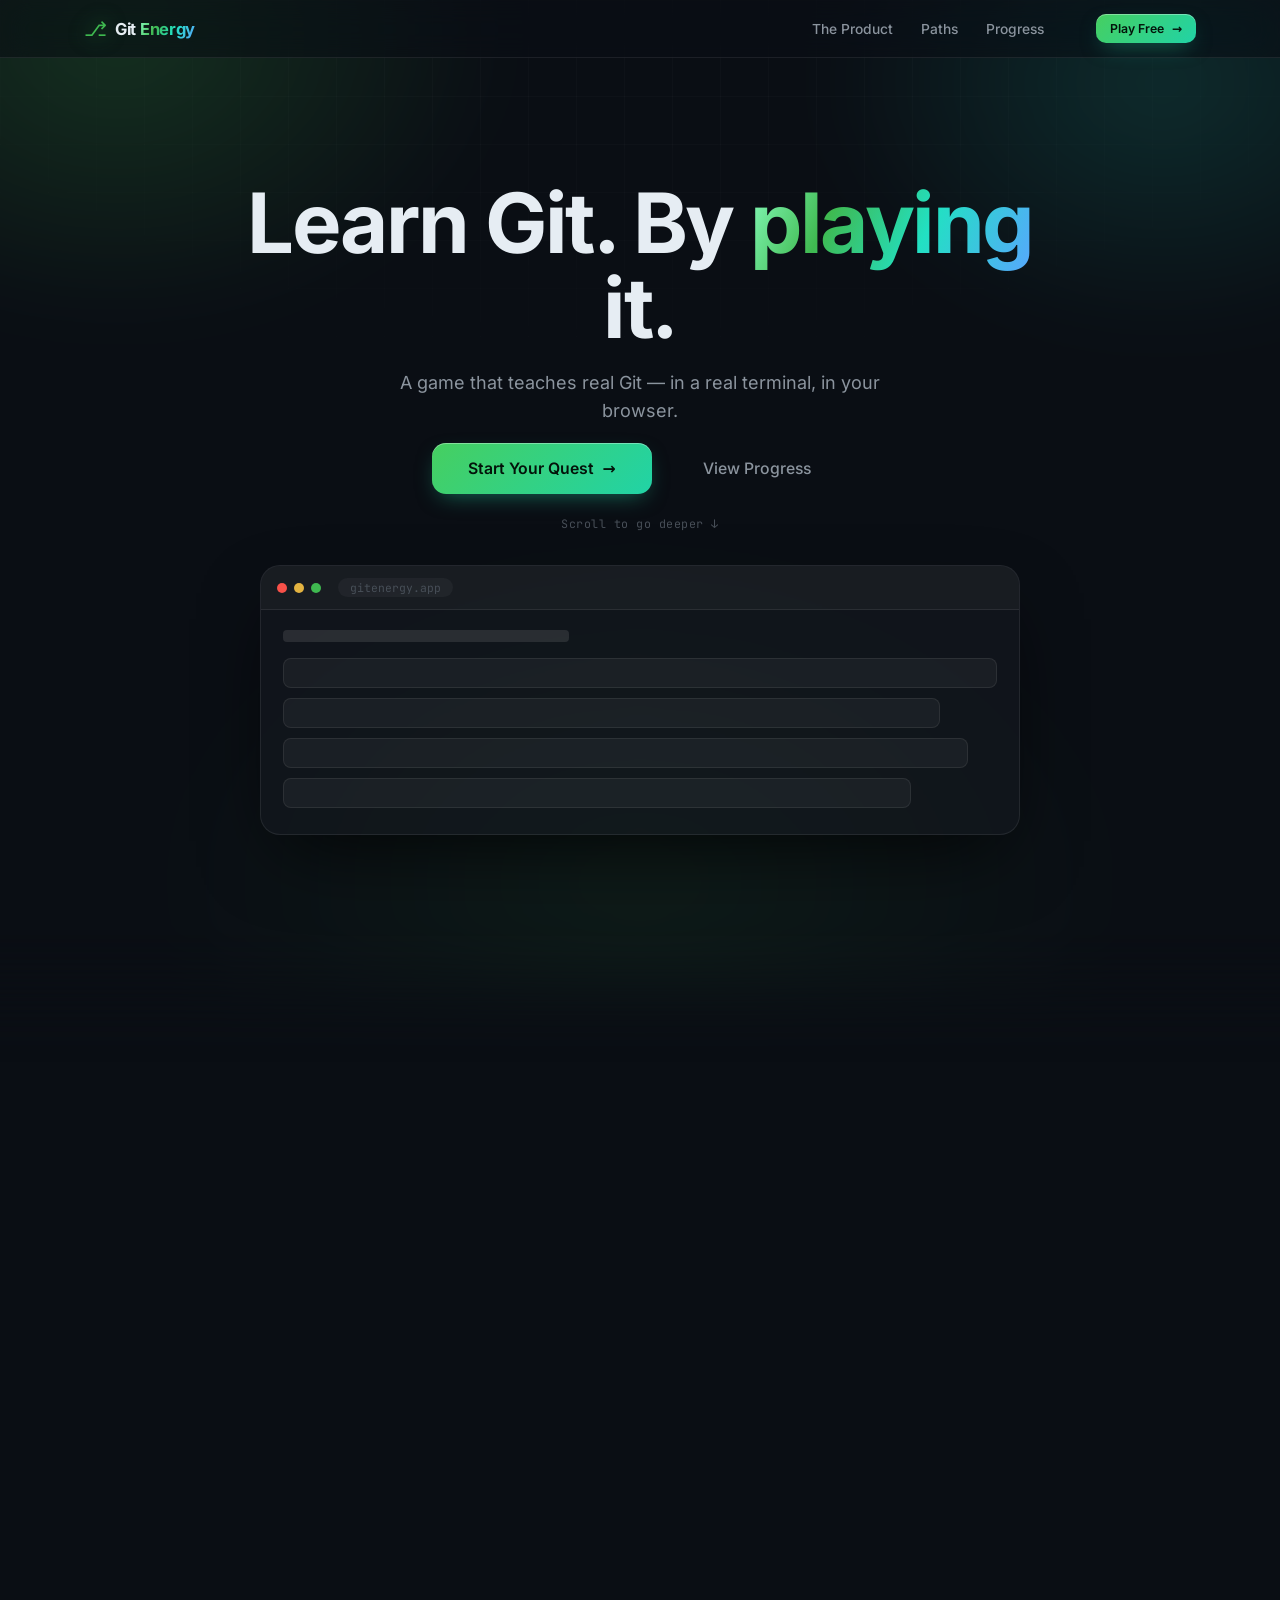
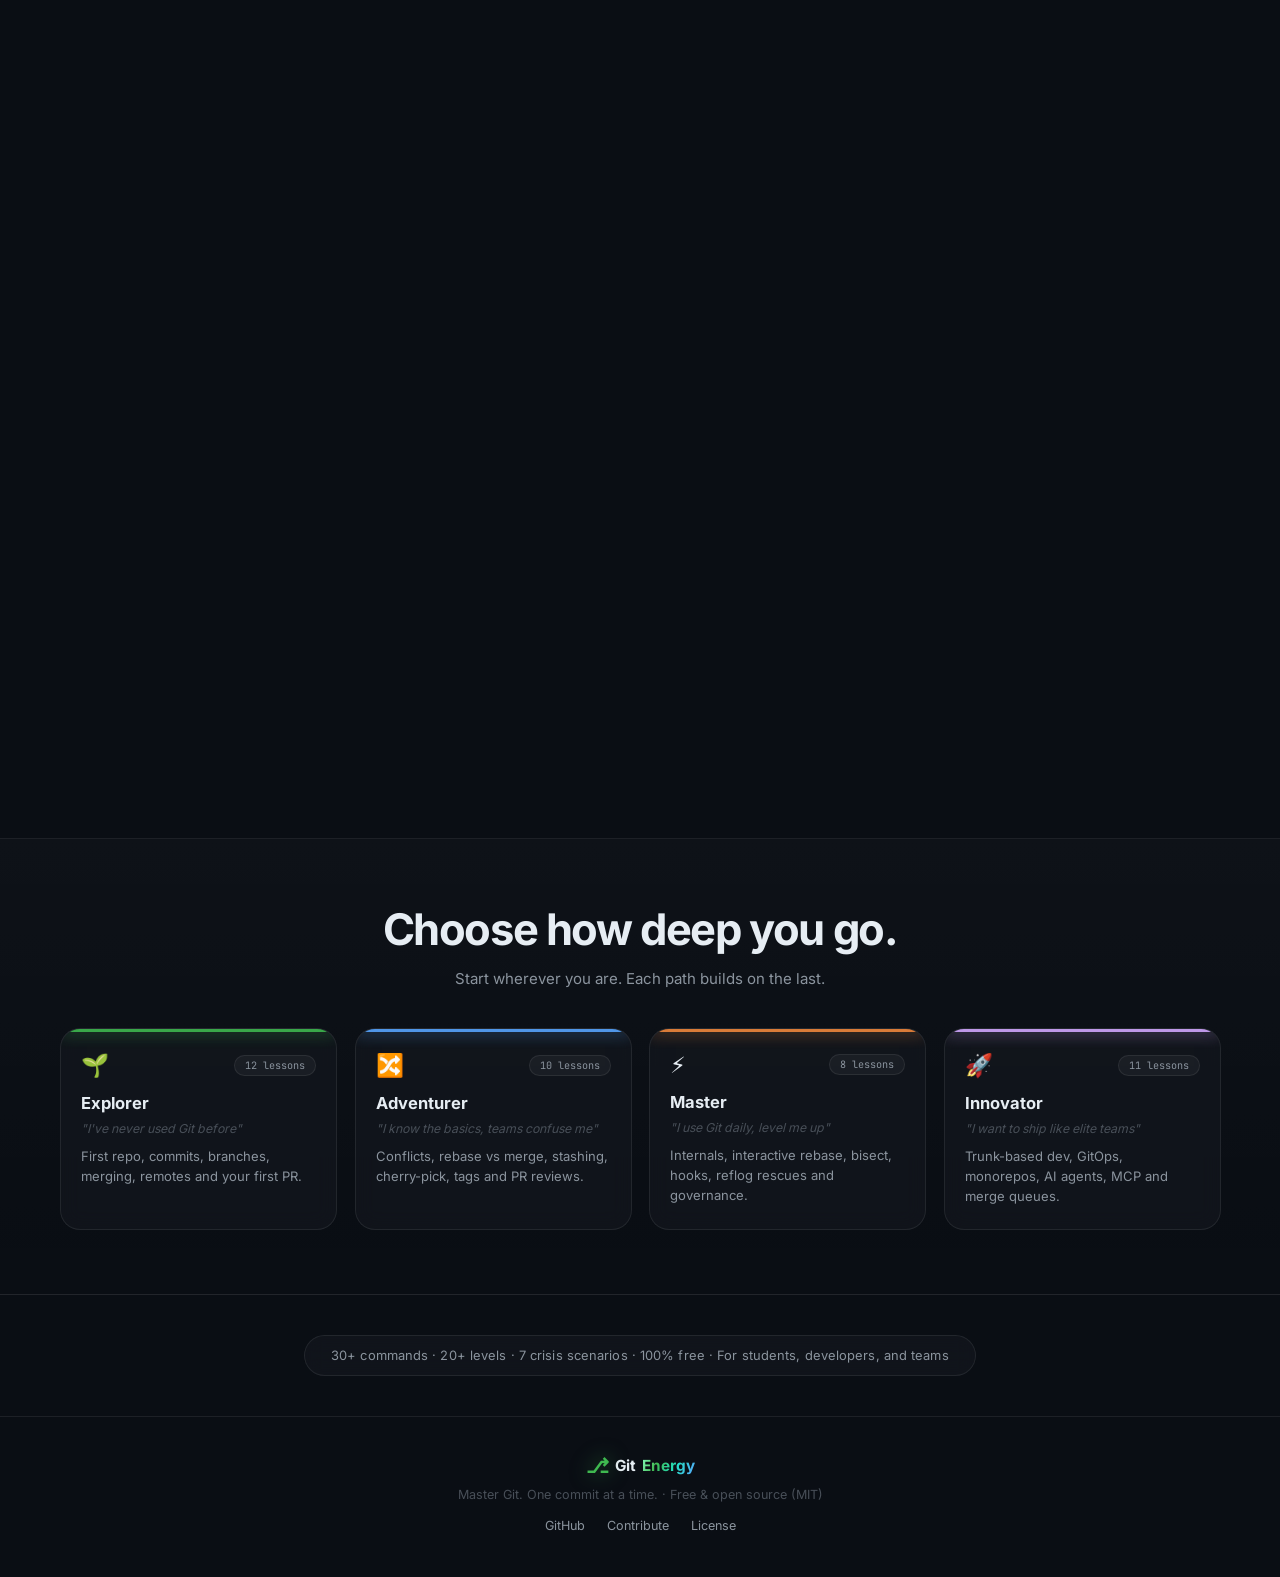
==== commit 40c9d42e: "redesign: "Into the Product" — one continuous scroll zoom through the product's layers Replaces the " ====
--- a/index.html
+++ b/index.html
@@ -67,9 +67,18 @@
   <!-- ═══════════════ SCREEN: LANDING ═══════════════ -->
   <div id="screen-landing" class="screen active">
 
-    <!-- Depth-reactive "deep" backdrop layer — crossfades in over the
-         surface aurora (#screen-landing::before) as --depth increases. -->
-    <div class="lp-depth-deep" aria-hidden="true"></div>
+    <!-- Journey-driven backdrop: 5 stacked radial-gradient "scenes" (one
+         per product layer) crossfade based on journey scroll progress,
+         plus a depth vignette. Driven entirely by js/journey.js — a
+         single rAF-throttled scroll listener, not page scroll. -->
+    <div class="jy-backdrop" aria-hidden="true">
+      <div class="jy-bg jy-bg-0"></div>
+      <div class="jy-bg jy-bg-1"></div>
+      <div class="jy-bg jy-bg-2"></div>
+      <div class="jy-bg jy-bg-3"></div>
+      <div class="jy-bg jy-bg-4"></div>
+      <div class="jy-vignette"></div>
+    </div>
 
     <!-- ── Nav ── -->
     <header class="lp-nav">
@@ -79,7 +88,7 @@
           <span class="lp-brand-name">Git <span class="accent">Energy</span></span>
         </a>
         <nav class="lp-nav-links">
-          <a href="#lp-features">Features</a>
+          <a href="#jy-track">The Product</a>
           <a href="#lp-paths">Paths</a>
           <a class="lp-nav-ghost" onclick="App.showScreen('profile')">Progress</a>
         </nav>
@@ -89,220 +98,195 @@
       </div>
     </header>
 
-    <!-- ── Depth rail: fixed right-edge waypoint nav, doubles as the descent's
-         progress readout. Desktop only (see responsive rules). ── -->
-    <nav class="lp-depth-rail" aria-label="Page depth">
-      <div class="lp-depth-track" aria-hidden="true"><span class="lp-depth-fill"></span></div>
-      <a href="#lp-top" class="lp-depth-pt is-active" style="--pt-pos:0"><span class="lp-depth-dot"></span><span class="lp-depth-label">Surface</span></a>
-      <a href="#lp-showcase" class="lp-depth-pt" style="--pt-pos:1"><span class="lp-depth-dot"></span><span class="lp-depth-label">The Loop</span></a>
-      <a href="#lp-features" class="lp-depth-pt" style="--pt-pos:2"><span class="lp-depth-dot"></span><span class="lp-depth-label">The Tools</span></a>
-      <a href="#lp-paths" class="lp-depth-pt" style="--pt-pos:3"><span class="lp-depth-dot"></span><span class="lp-depth-label">Your Path</span></a>
-    </nav>
-
-    <!-- ── Hero — the whole product, in one viewport ── -->
-    <section class="lp-hero" id="lp-top">
-      <div class="lp-hero-copy">
-        <div class="lp-badge">🎮 100% free · Runs in your browser · No install, no app store</div>
-        <h1 class="lp-hero-title">Master Git by <span class="accent">playing</span>.</h1>
-        <p class="lp-hero-sub">
-          Git Energy is a browser game that takes you from your very first commit to
-          senior-level workflows — a real terminal, live merge-conflict resolvers,
-          production incident scenarios, and the AI-era tooling elite teams actually ship with.
-        </p>
-        <div class="lp-hero-actions">
-          <button class="btn btn-primary btn-lg" onclick="App.showScreen('lifestage')">
-            Start Your Quest <span class="btn-arrow">→</span>
+    <!-- ═══════════════════════════════════════════════════════════
+         THE JOURNEY — one pinned ~620vh scroll track. The camera
+         pushes through 5 nested layers of the actual product UI:
+         browser → world map → lesson → terminal → commit graph, then
+         retreats back to the browser frame for the finale CTA. All
+         motion (transform/opacity/filter only) is driven by a single
+         scroll listener in js/journey.js — scroll position IS the
+         camera. See css "JOURNEY" block + js/journey.js for the
+         motion map. Fully degrades to a static stacked layout under
+         prefers-reduced-motion (see .jy-track.jy-static below). ═══ -->
+    <section class="jy-track" id="jy-track" aria-label="A tour of Git Energy — from the browser window down into the commit graph">
+      <div class="jy-stage">
+
+        <!-- Journey progress indicator: real buttons, desktop only. -->
+        <nav class="jy-indicator" aria-label="Journey progress">
+          <div class="jy-indicator-track" aria-hidden="true"><span class="jy-indicator-fill"></span></div>
+          <button type="button" class="jy-dot is-active" data-target="0" aria-label="Jump to Surface" style="--dp:0">
+            <span class="jy-dot-mark" aria-hidden="true"></span><span class="jy-dot-label">Surface</span>
           </button>
-          <a class="btn btn-secondary btn-lg" href="#lp-features">See what's inside</a>
-        </div>
-        <div class="lp-hero-trust">
-          <span>⚡ 45 lessons across 4 paths</span>
-          <span>🚨 7 real incident scenarios</span>
-          <span>💻 30+ command terminal</span>
-        </div>
-      </div>
-
-      <!-- Terminal + graph mock: shows the real product immediately, no scrolling needed -->
-      <div class="lp-hero-visual" aria-hidden="true">
-        <div class="lp-term">
-          <div class="lp-term-bar">
-            <span class="lp-dot lp-dot-r"></span>
-            <span class="lp-dot lp-dot-y"></span>
-            <span class="lp-dot lp-dot-g"></span>
-            <span class="lp-term-title">bash — gitenergy</span>
-          </div>
-          <div class="lp-term-body">
-            <p><span class="lp-tp">$</span> git checkout -b feature/login</p>
-            <p class="lp-tmuted">Switched to a new branch 'feature/login'</p>
-            <p><span class="lp-tp">$</span> git commit -m "add auth"</p>
-            <p class="lp-tgreen">✔ Quest complete &nbsp;<span class="lp-xp">+120 XP</span></p>
-            <p><span class="lp-tp">$</span> <span class="lp-caret">▋</span></p>
-          </div>
-        </div>
-        <div class="lp-graph">
-          <svg viewBox="0 0 220 90" width="100%" height="100%">
-            <line x1="20" y1="60" x2="70" y2="60" class="lp-edge"/>
-            <line x1="70" y1="60" x2="120" y2="60" class="lp-edge"/>
-            <line x1="120" y1="60" x2="170" y2="30" class="lp-edge lp-edge-b"/>
-            <line x1="120" y1="60" x2="170" y2="60" class="lp-edge"/>
-            <circle cx="20"  cy="60" r="8" class="lp-node"/>
-            <circle cx="70"  cy="60" r="8" class="lp-node"/>
-            <circle cx="120" cy="60" r="8" class="lp-node"/>
-            <circle cx="170" cy="30" r="8" class="lp-node lp-node-b"/>
-            <circle cx="170" cy="60" r="8" class="lp-node lp-node-head"/>
-          </svg>
-          <span class="lp-graph-label">main</span>
-        </div>
+          <button type="button" class="jy-dot" data-target="1" aria-label="Jump to Map" style="--dp:1">
+            <span class="jy-dot-mark" aria-hidden="true"></span><span class="jy-dot-label">Map</span>
+          </button>
+          <button type="button" class="jy-dot" data-target="2" aria-label="Jump to Level" style="--dp:2">
+            <span class="jy-dot-mark" aria-hidden="true"></span><span class="jy-dot-label">Level</span>
+          </button>
+          <button type="button" class="jy-dot" data-target="3" aria-label="Jump to Terminal" style="--dp:3">
+            <span class="jy-dot-mark" aria-hidden="true"></span><span class="jy-dot-label">Terminal</span>
+          </button>
+          <button type="button" class="jy-dot" data-target="4" aria-label="Jump to Core" style="--dp:4">
+            <span class="jy-dot-mark" aria-hidden="true"></span><span class="jy-dot-label">Core</span>
+          </button>
+        </nav>
+
+        <!-- ── L0 · Surface — the game inside a glass browser frame.
+             This IS the opening viewport; no separate hero section. ── -->
+        <div class="jy-layer jy-l0" id="lp-top" data-layer="0">
+
+          <div class="jy-copy">
+            <h1 class="jy-headline">Learn Git. By <span class="accent">playing</span> it.</h1>
+            <p class="jy-sub">A game that teaches real Git — in a real terminal, in your browser.</p>
+            <div class="jy-actions">
+              <button class="btn btn-primary btn-lg" onclick="App.showScreen('lifestage')">
+                Start Your Quest <span class="btn-arrow">→</span>
+              </button>
+              <button class="btn btn-ghost btn-lg" onclick="App.showScreen('profile')">View Progress</button>
+            </div>
+            <p class="jy-scroll-hint">Scroll to go deeper ↓</p>
+          </div>
+
+          <div class="jy-frame" aria-hidden="true">
+            <div class="jy-browser-bar">
+              <span class="lp-dot lp-dot-r"></span><span class="lp-dot lp-dot-y"></span><span class="lp-dot lp-dot-g"></span>
+              <span class="jy-browser-url">gitenergy.app</span>
+            </div>
+            <div class="jy-browser-body">
+              <div class="jy-bm-head"></div>
+              <div class="jy-bm-row"></div>
+              <div class="jy-bm-row"></div>
+              <div class="jy-bm-row"></div>
+              <div class="jy-bm-row"></div>
+            </div>
+          </div>
+        </div>
+
+        <!-- ── L1 · The Map — inside the app: world-map mockup. ── -->
+        <div class="jy-layer jy-l1" data-layer="1">
+          <h2 class="jy-headline">Four <span class="accent">paths</span>.</h2>
+          <p class="jy-sub">From your first commit to force-with-lease.</p>
+          <div class="jy-map-mock" aria-hidden="true">
+            <div class="jy-map-head">
+              <span>Explorer Path</span>
+              <span class="jy-map-xp">140 / 500 XP</span>
+            </div>
+            <div class="jy-map-bar"><span></span></div>
+            <div class="jy-map-rows">
+              <div class="jy-map-row is-current"><span class="jy-map-ring" aria-hidden="true"></span><span class="jy-map-ico">🌱</span><span class="jy-map-name">First Commit</span><span class="jy-map-state">▶</span></div>
+              <div class="jy-map-row is-done"><span class="jy-map-ico">🔀</span><span class="jy-map-name">Branch &amp; Merge</span><span class="jy-map-state">✓</span></div>
+              <div class="jy-map-row"><span class="jy-map-ico">⚡</span><span class="jy-map-name">Rebase Basics</span><span class="jy-map-state">🔒</span></div>
+              <div class="jy-map-row"><span class="jy-map-ico">🚑</span><span class="jy-map-name">Crisis: Leaked Secret</span><span class="jy-map-state">🔒</span></div>
+              <div class="jy-map-row"><span class="jy-map-ico">🚀</span><span class="jy-map-name">Ship It</span><span class="jy-map-state">🔒</span></div>
+            </div>
+          </div>
+        </div>
+
+        <!-- ── L2 · The Lesson — 3-pane mockup: story / graph / terminal.
+             The terminal pane gains a glow as the descent nears — the
+             affordance for where the camera goes next. ── -->
+        <div class="jy-layer jy-l2" data-layer="2">
+          <h2 class="jy-headline">Every level is a <span class="accent">story</span>.</h2>
+          <p class="jy-sub">Learn inside real scenarios, not flashcards.</p>
+          <div class="jy-lesson-mock" aria-hidden="true">
+            <div class="jy-lp jy-lp-story">
+              <span class="jy-lp-label">Scenario</span>
+              <p>"Two of us edited the same file overnight. main won't fast-forward anymore…"</p>
+            </div>
+            <div class="jy-lp jy-lp-graph">
+              <span class="jy-lp-label">Graph</span>
+              <svg viewBox="0 0 140 70" width="100%" height="70">
+                <line x1="14" y1="46" x2="60" y2="46" class="lp-edge"/>
+                <line x1="60" y1="46" x2="100" y2="20" class="lp-edge lp-edge-b"/>
+                <line x1="60" y1="46" x2="100" y2="46" class="lp-edge"/>
+                <circle cx="14" cy="46" r="6" class="lp-node"/>
+                <circle cx="60" cy="46" r="6" class="lp-node"/>
+                <circle cx="100" cy="20" r="6" class="lp-node lp-node-b"/>
+                <circle cx="100" cy="46" r="6" class="lp-node lp-node-head"/>
+              </svg>
+            </div>
+            <div class="jy-lp jy-lp-term">
+              <span class="jy-lp-label">Terminal</span>
+              <p><span class="lp-tp">$</span> git merge origin/main</p>
+              <p class="lp-tmuted">CONFLICT (content): app.js</p>
+              <p><span class="lp-tp">$</span> <span class="lp-caret">▋</span></p>
+            </div>
+          </div>
+        </div>
+
+        <!-- ── L3 · The Terminal — full-viewport, typing scrubbed by
+             scroll position (pure function of p, no timers). ── -->
+        <div class="jy-layer jy-l3" data-layer="3">
+          <h2 class="jy-headline">A real <span class="accent">terminal</span>.</h2>
+          <p class="jy-sub">30+ commands. Real syntax. Zero install.</p>
+          <div class="jy-term-mock" aria-hidden="true">
+            <div class="jy-browser-bar">
+              <span class="lp-dot lp-dot-r"></span><span class="lp-dot lp-dot-y"></span><span class="lp-dot lp-dot-g"></span>
+              <span class="jy-browser-url mono">bash — gitenergy</span>
+            </div>
+            <div class="jy-term-body mono">
+              <p class="jy-tline"><span class="lp-tp">$</span> <span class="jy-ttext" data-in="0.58" data-dur="0.045">git checkout -b feature/login</span></p>
+              <p class="jy-tline lp-tmuted"><span class="jy-ttext" data-in="0.625" data-dur="0.02">Switched to a new branch 'feature/login'</span></p>
+              <p class="jy-tline"><span class="lp-tp">$</span> <span class="jy-ttext" data-in="0.645" data-dur="0.035">git merge feature/login</span></p>
+              <p class="jy-tline lp-tgreen"><span class="jy-ttext" data-in="0.68" data-dur="0.025">✔ Fast-forwarded. Working tree clean.</span></p>
+              <p class="jy-tline"><span class="lp-tp">$</span> <span class="lp-caret">▋</span></p>
+            </div>
+          </div>
+        </div>
+
+        <!-- ── L4 · The Core — dark void, the commit DAG draws itself.
+             Reuses the pathLength=1 + stroke-dashoffset technique that
+             used to live in js/showcase.js. XP ticks up, an achievement
+             chip floats in. The most abstract, most premium beat. ── -->
+        <div class="jy-layer jy-l4" data-layer="4">
+          <h2 class="jy-headline">This is your <span class="accent">energy</span>.</h2>
+          <p class="jy-sub">XP, streaks, achievements — earned by doing real Git.</p>
+          <div class="jy-core-mock" aria-hidden="true">
+            <div class="jy-core-glow"></div>
+            <svg class="jy-core-graph" viewBox="0 0 900 320" fill="none" xmlns="http://www.w3.org/2000/svg">
+              <path class="lp-sc-edge"        pathLength="1" data-in="0.780" data-dur="0.018" d="M90,210 L250,210"/>
+              <path class="lp-sc-edge lp-b"   pathLength="1" data-in="0.800" data-dur="0.022" d="M250,210 C300,210 300,100 330,100"/>
+              <path class="lp-sc-edge"        pathLength="1" data-in="0.808" data-dur="0.018" d="M250,210 L410,210"/>
+              <path class="lp-sc-edge lp-b"   pathLength="1" data-in="0.828" data-dur="0.018" d="M330,100 L500,100"/>
+              <path class="lp-sc-edge"        pathLength="1" data-in="0.848" data-dur="0.020" d="M410,210 L620,210"/>
+              <path class="lp-sc-edge lp-mrg" pathLength="1" data-in="0.856" data-dur="0.024" d="M500,100 C560,100 560,210 620,210"/>
+              <path class="lp-sc-edge"        pathLength="1" data-in="0.888" data-dur="0.016" d="M620,210 L790,210"/>
+              <text class="lp-sc-glabel jy-core-line" data-in="0.812" x="500" y="80"  text-anchor="middle">feature</text>
+              <text class="lp-sc-glabel jy-core-line" data-in="0.900" x="790" y="248" text-anchor="middle">main · HEAD</text>
+              <circle class="lp-sc-node"      data-in="0.782" cx="90"  cy="210" r="13"/>
+              <circle class="lp-sc-node"      data-in="0.796" cx="250" cy="210" r="13"/>
+              <circle class="lp-sc-node lp-b" data-in="0.812" cx="330" cy="100" r="13"/>
+              <circle class="lp-sc-node"      data-in="0.818" cx="410" cy="210" r="13"/>
+              <circle class="lp-sc-node lp-b" data-in="0.838" cx="500" cy="100" r="13"/>
+              <circle class="lp-sc-node lp-mrg" data-in="0.860" cx="620" cy="210" r="14"/>
+              <circle class="lp-sc-node lp-head" data-in="0.892" cx="790" cy="210" r="15"/>
+            </svg>
+            <div class="jy-core-hud">
+              <div class="jy-core-xp jy-core-line" data-in="0.840"><span class="jy-core-xp-num">0</span> XP</div>
+              <div class="jy-core-ach jy-core-line" data-in="0.905">🏆 Merge Master unlocked</div>
+            </div>
+          </div>
+        </div>
+
+        <!-- ── Pull-back finale — fast retreat to the browser frame,
+             now overlaid with the final CTA. ── -->
+        <div class="jy-finale">
+          <h2 class="jy-headline">Ready to dive in?</h2>
+          <div class="jy-actions">
+            <button class="btn btn-primary btn-lg" onclick="App.showScreen('lifestage')">
+              Start Your Quest — free <span class="btn-arrow">→</span>
+            </button>
+            <button class="btn btn-ghost btn-lg" onclick="App.showScreen('profile')">View Progress</button>
+          </div>
+        </div>
+
       </div>
     </section>
 
-    <!-- ── Showcase: one cinematic scroll moment, the product's signature beat ── -->
-    <section class="lp-showcase" id="lp-showcase" aria-label="Watch a Git repository come to life as you scroll">
-      <div class="lp-showcase-stage">
-        <div class="lp-sc-glow" aria-hidden="true"></div>
-        <div class="lp-sc-dive-kicker" aria-hidden="true">Dive 01 · The Core Loop</div>
-
-        <div class="lp-sc-caps">
-          <div class="lp-sc-cap" data-a="0"    data-b="0.24"><span class="lp-sc-kicker">The product, unveiled</span><h2>It starts with a single commit.</h2></div>
-          <div class="lp-sc-cap" data-a="0.24" data-b="0.5"><span class="lp-sc-kicker">Branch freely</span><h2>Split off. Build in parallel. Break nothing.</h2></div>
-          <div class="lp-sc-cap" data-a="0.5"  data-b="0.76"><span class="lp-sc-kicker">Bring it home</span><h2>Merge it back — cleanly.</h2></div>
-          <div class="lp-sc-cap" data-a="0.76" data-b="1.01"><span class="lp-sc-kicker">And that's the loop</span><h2>Ship it. Level up.</h2></div>
-        </div>
-
-        <div class="lp-sc-graph-wrap" aria-hidden="true">
-          <svg class="lp-sc-graph" viewBox="0 0 900 320" fill="none" xmlns="http://www.w3.org/2000/svg">
-            <path class="lp-sc-edge"        pathLength="1" data-in="0.05" data-dur="0.09" d="M90,210 L250,210"/>
-            <path class="lp-sc-edge lp-b"   pathLength="1" data-in="0.20" data-dur="0.12" d="M250,210 C300,210 300,100 330,100"/>
-            <path class="lp-sc-edge"        pathLength="1" data-in="0.28" data-dur="0.09" d="M250,210 L410,210"/>
-            <path class="lp-sc-edge lp-b"   pathLength="1" data-in="0.48" data-dur="0.09" d="M330,100 L500,100"/>
-            <path class="lp-sc-edge"        pathLength="1" data-in="0.66" data-dur="0.10" d="M410,210 L620,210"/>
-            <path class="lp-sc-edge lp-mrg" pathLength="1" data-in="0.70" data-dur="0.12" d="M500,100 C560,100 560,210 620,210"/>
-            <path class="lp-sc-edge"        pathLength="1" data-in="0.92" data-dur="0.08" d="M620,210 L790,210"/>
-            <text class="lp-sc-glabel lp-sc-line" data-in="0.30" x="500" y="80"  text-anchor="middle">feature</text>
-            <text class="lp-sc-glabel lp-sc-line" data-in="0.94" x="790" y="248" text-anchor="middle">main · HEAD</text>
-            <circle class="lp-sc-node"      data-in="0.06" cx="90"  cy="210" r="13"/>
-            <circle class="lp-sc-node"      data-in="0.18" cx="250" cy="210" r="13"/>
-            <circle class="lp-sc-node lp-b" data-in="0.30" cx="330" cy="100" r="13"/>
-            <circle class="lp-sc-node"      data-in="0.34" cx="410" cy="210" r="13"/>
-            <circle class="lp-sc-node lp-b" data-in="0.52" cx="500" cy="100" r="13"/>
-            <circle class="lp-sc-node lp-mrg" data-in="0.72" cx="620" cy="210" r="14"/>
-            <circle class="lp-sc-node lp-head" data-in="0.94" cx="790" cy="210" r="15"/>
-          </svg>
-          <div class="lp-sc-brand lp-sc-line" data-in="0.97">This is <span class="accent">Git Energy</span>.</div>
-        </div>
-
-        <div class="lp-sc-term" aria-hidden="true">
-          <div class="lp-sc-term-bar"><span class="lp-dot lp-dot-r"></span><span class="lp-dot lp-dot-y"></span><span class="lp-dot lp-dot-g"></span></div>
-          <div class="lp-sc-term-body">
-            <p class="lp-sc-line" data-in="0.04"><span class="lp-tp">$</span> git init</p>
-            <p class="lp-sc-line lp-tmuted" data-in="0.10">Initialized empty Git repository</p>
-            <p class="lp-sc-line" data-in="0.26"><span class="lp-tp">$</span> git checkout -b feature</p>
-            <p class="lp-sc-line" data-in="0.50"><span class="lp-tp">$</span> git commit -m "build the UI"</p>
-            <p class="lp-sc-line" data-in="0.70"><span class="lp-tp">$</span> git merge feature</p>
-            <p class="lp-sc-line lp-tgreen" data-in="0.90">✔ Fast-forwarded. Working tree clean.</p>
-          </div>
-        </div>
-
-        <div class="lp-sc-hud">
-          <div class="lp-sc-xp lp-sc-line" data-in="0.90"><span class="lp-sc-xp-num">0</span> XP</div>
-          <div class="lp-sc-ach lp-sc-line" data-in="0.96">🏆 Merge Master unlocked</div>
-        </div>
-
-        <div class="lp-sc-progress" aria-hidden="true"><span></span></div>
-      </div>
-    </section>
-
-    <!-- ── What you earn on the way down (slim, muted band) ── -->
-    <section class="lp-earn">
-      <span class="lp-earn-kicker reveal">What you earn on the way down</span>
-      <div class="lp-earn-row">
-        <div class="lp-earn-item reveal"><span class="lp-earn-ico">✨</span><b>XP &amp; Levels</b><small>Every task rewards progress — watch yourself level up</small></div>
-        <div class="lp-earn-item reveal"><span class="lp-earn-ico">🔥</span><b>Streaks</b><small>Daily momentum keeps the habit — and the knowledge — alive</small></div>
-        <div class="lp-earn-item reveal"><span class="lp-earn-ico">❤️</span><b>Safe to Fail</b><small>Break things freely in a sandbox — nothing real ever breaks</small></div>
-        <div class="lp-earn-item reveal"><span class="lp-earn-ico">🏆</span><b>19 Achievements</b><small>From First Commit to Bisect Detective — collect them all</small></div>
-      </div>
-    </section>
-
-    <!-- ── Dive 02: The Tools (told once) ── -->
-    <section class="lp-section" id="lp-features">
-      <div class="lp-section-head reveal">
-        <span class="lp-dive-kicker">Dive 02 · The Tools</span>
-        <h2>Learn by <span class="accent">doing</span>, not watching</h2>
-        <p>No passive videos. You type real commands, resolve real conflicts, and survive real incidents.</p>
-      </div>
-      <div class="lp-feature-rows">
-
-        <div class="lp-frow lp-frow-beginner">
-          <div class="lp-frow-copy reveal">
-            <span class="lp-frow-kicker">Practice</span>
-            <h3>A real terminal. Not a fake one.</h3>
-            <p>A full git + shell simulator — 30+ commands, command history, tab-complete. Tasks tick off live as you type, so muscle memory actually forms.</p>
-          </div>
-          <div class="lp-frow-visual tilt reveal">
-            <div class="lp-frow-bar"><span class="lp-dot lp-dot-r"></span><span class="lp-dot lp-dot-y"></span><span class="lp-dot lp-dot-g"></span><span class="lp-frow-title">bash — gitenergy</span></div>
-            <div class="lp-frow-body mono">
-              <p><span class="lp-tp">$</span> git rebase -i HEAD~3</p>
-              <p class="lp-tmuted">3 commits queued for interactive rebase</p>
-              <p><span class="lp-tp">$</span> <span class="lp-caret">▋</span></p>
-            </div>
-          </div>
-        </div>
-
-        <div class="lp-frow lp-frow-inter">
-          <div class="lp-frow-copy reveal">
-            <span class="lp-frow-kicker">Ship like a team</span>
-            <h3>IDE panels, PRs, and AI review.</h3>
-            <p>VS Code's Source Control panel, GitHub PR interfaces, AI review panels and agent workflows — the exact tools you'll use on a real team.</p>
-          </div>
-          <div class="lp-frow-visual tilt reveal">
-            <div class="lp-frow-bar"><span class="lp-frow-title">Source Control</span></div>
-            <div class="lp-frow-body">
-              <p><span class="lp-frow-tag m">M</span><span class="lp-frow-file">app.js</span></p>
-              <p><span class="lp-frow-tag a">A</span><span class="lp-frow-file">login.css</span></p>
-              <p><span class="lp-frow-tag u">U</span><span class="lp-frow-file">README.md</span></p>
-            </div>
-          </div>
-        </div>
-
-        <div class="lp-frow lp-frow-expert">
-          <div class="lp-frow-copy reveal">
-            <span class="lp-frow-kicker">When it breaks</span>
-            <h3>Live incidents. You decide what happens.</h3>
-            <p>A secret leaks to main. A rebase eats a colleague's commits. Real crisis scenarios with real consequences — you choose, and you live with it.</p>
-          </div>
-          <div class="lp-frow-visual tilt reveal">
-            <div class="lp-frow-bar"><span class="lp-frow-title">🚨 Incident</span></div>
-            <div class="lp-frow-body">
-              <p>Secret key committed to main. Scanner fires in 45s.</p>
-              <div class="lp-frow-choices"><span>git reset --soft</span><span>Rotate the key</span></div>
-            </div>
-          </div>
-        </div>
-
-        <div class="lp-frow lp-frow-innovator">
-          <div class="lp-frow-copy reveal">
-            <span class="lp-frow-kicker">Stay sharp</span>
-            <h3>Quizzes with real stakes.</h3>
-            <p>Three attempts, progressive hints, and the correct answer revealed with a full explanation after a miss — no gotchas, no passive video required.</p>
-          </div>
-          <div class="lp-frow-visual tilt reveal">
-            <div class="lp-frow-bar"><span class="lp-frow-title">Quiz — attempt 1 of 3</span></div>
-            <div class="lp-frow-body">
-              <p>Which command stages a file?</p>
-              <div class="lp-frow-dots"><span class="on"></span><span></span><span></span></div>
-            </div>
-          </div>
-        </div>
-
-      </div>
-    </section>
-
-    <!-- ── Dive 03: Your Path — learning paths, condensed how-it-works,
-         and the persona strip all live in one layer now. ── -->
+    <!-- ── Choose how deep you go — the four learning paths ── -->
     <section class="lp-section lp-section-alt" id="lp-paths">
       <div class="lp-section-head reveal">
-        <span class="lp-dive-kicker">Dive 03 · Your Path</span>
-        <h2>Four paths, <span class="accent">zero to lead</span></h2>
+        <h2>Choose how deep you go.</h2>
         <p>Start wherever you are. Each path builds on the last.</p>
       </div>
       <div class="lp-path-grid">
@@ -331,31 +315,13 @@
           <p>Trunk-based dev, GitOps, monorepos, AI agents, MCP and merge queues.</p>
         </div>
       </div>
-
-      <p class="lp-flow-strip reveal">Pick your background <span class="lp-flow-arrow">→</span> pick your path <span class="lp-flow-note">(or take the 60-second quiz)</span> <span class="lp-flow-arrow">→</span> play. <strong>No account, no install.</strong></p>
-
-      <div class="lp-persona-block">
-        <span class="lp-persona-kicker reveal">Built for every stage</span>
-        <div class="lp-persona-strip">
-          <div class="lp-persona-chip reveal"><span class="ico">🏫</span><div><b>High School</b><small>Group projects &amp; shared files</small></div></div>
-          <div class="lp-persona-chip reveal"><span class="ico">🎓</span><div><b>University</b><small>Team repos &amp; dissertations</small></div></div>
-          <div class="lp-persona-chip reveal"><span class="ico">💼</span><div><b>Professionals</b><small>Hotfixes, PRs &amp; "don't break main"</small></div></div>
-          <div class="lp-persona-chip reveal"><span class="ico">🌱</span><div><b>Self-Taught</b><small>Personal projects &amp; a permanent undo</small></div></div>
-        </div>
-      </div>
     </section>
 
-    <!-- ── Resurface: the final CTA — the light comes back (see --depth easing in css/js) ── -->
-    <section class="lp-cta">
-      <div class="lp-cta-glow"></div>
-      <h2 class="reveal">Ready to master Git?</h2>
-      <p class="reveal">Join the quest — your first commit is one click away.</p>
-      <div class="lp-hero-actions reveal">
-        <button class="btn btn-primary btn-lg" onclick="App.showScreen('lifestage')">
-          Start Your Quest <span class="btn-arrow">→</span>
-        </button>
-        <button class="btn btn-ghost btn-lg" onclick="App.showScreen('profile')">View Progress</button>
-      </div>
+    <!-- ── Proof strip — one slim glass band merging the old earn-band
+         + personas line into a single line of small type. The finale
+         CTA already lives inside the journey; no second big CTA here. ── -->
+    <section class="lp-proof">
+      <p class="reveal">30+ commands · 20+ levels · 7 crisis scenarios · 100% free · For students, developers, and teams</p>
     </section>
 
     <!-- ── Footer ── -->
@@ -766,8 +732,7 @@
 <script src="js/terminal.js"></script>
 <script src="js/app.js"></script>
 <script src="js/reveal.js"></script>
-<script src="js/showcase.js"></script>
+<script src="js/journey.js"></script>
 <script src="js/tilt.js"></script>
-<script src="js/depth.js"></script>
 </body>
 </html>
--- a/css/style.css
+++ b/css/style.css
@@ -3127,11 +3127,11 @@
 
 /* ═══════════════════════════════════════════════
    LANDING PAGE — Git Energy marketing site
-   Redesigned for clarity over spectacle: the hero fully
-   explains the product with zero scrolling required, every
-   topic is covered exactly once, and motion is restrained —
-   one background treatment, lightweight reveal-on-scroll
-   (IntersectionObserver, see js/reveal.js), no scroll-jacking.
+   "Into the Product": one continuous camera zoom through 5 nested
+   layers of the actual product UI (browser → map → lesson →
+   terminal → commit graph), driven by a single pinned scroll track
+   (js/journey.js). Everything below the journey is short, calm,
+   normal scroll — the finale CTA lives inside the journey itself.
    ═══════════════════════════════════════════════ */
 
 #screen-landing {
@@ -3139,40 +3139,58 @@
   background: #0a0e14;
   overflow-x: clip;
   isolation: isolate;
-  --depth: 0; /* 0 = surface, 1 = deepest (driven by js/depth.js on scroll) */
-}
-
-/* ── Depth-reactive backdrop ──
-   Two fixed, full-viewport aurora layers crossfade via --depth as you
-   scroll: a green-heavy "surface" layer (::before, unchanged from the
-   original hero treatment) and a darker, blue/purple "deep" layer
-   (.lp-depth-deep) that fades in through the dives and fades back out
-   as the page resurfaces at the CTA. Opacity-only, so it's cheap even
-   though it's driven every animation frame. ── */
-#screen-landing::before {
-  content: ''; position: fixed; inset: -10%;
-  z-index: 0; pointer-events: none;
+}
+
+/* ── Journey backdrop — 5 stacked radial-gradient "scenes", one per
+   product layer (green → teal → blue → indigo → near-black+green
+   core), crossfaded by js/journey.js as a pure function of journey
+   scroll progress (not page scroll). Plus a depth vignette that
+   strengthens as the camera pushes deeper. Fixed + opacity-only, so
+   it's cheap even though it updates every animation frame. ── */
+.jy-backdrop {
+  position: fixed; inset: 0; z-index: 0; pointer-events: none;
+}
+.jy-bg {
+  position: absolute; inset: -10%; opacity: 0;
+  filter: blur(30px);
+}
+.jy-bg-0 { /* Surface — green */
   background:
-    radial-gradient(36% 38% at 14% 10%, rgba(63,185,80,.16),  transparent 70%),
-    radial-gradient(32% 34% at 86% 14%, rgba(34,224,195,.12), transparent 70%),
-    radial-gradient(40% 40% at 76% 82%, rgba(88,166,255,.11), transparent 72%);
-  filter: blur(30px);
-  opacity: calc(1 - var(--depth) * .55);
-  transition: opacity .2s linear;
-}
-
-.lp-depth-deep {
-  position: fixed; inset: -10%; z-index: 0; pointer-events: none;
+    radial-gradient(36% 38% at 16% 12%, rgba(63,185,80,.20), transparent 70%),
+    radial-gradient(32% 34% at 84% 16%, rgba(34,224,195,.14), transparent 70%),
+    radial-gradient(44% 44% at 50% 90%, rgba(63,185,80,.08), transparent 72%),
+    #0a0e14;
+}
+.jy-bg-1 { /* The Map — teal */
   background:
-    radial-gradient(40% 42% at 22% 86%, rgba(188,140,255,.20), transparent 70%),
-    radial-gradient(36% 38% at 84% 76%, rgba(88,166,255,.20),  transparent 70%),
-    radial-gradient(50% 46% at 50% 8%,  rgba(34,224,195,.10),  transparent 72%),
-    #06090f;
-  filter: blur(30px);
-  opacity: calc(var(--depth) * .9);
-  transition: opacity .2s linear;
-}
-
+    radial-gradient(40% 42% at 20% 20%, rgba(34,224,195,.22), transparent 70%),
+    radial-gradient(36% 38% at 82% 78%, rgba(63,185,80,.12),  transparent 72%),
+    #08111a;
+}
+.jy-bg-2 { /* The Lesson — blue */
+  background:
+    radial-gradient(42% 44% at 78% 24%, rgba(88,166,255,.22), transparent 70%),
+    radial-gradient(36% 38% at 18% 80%, rgba(34,224,195,.12), transparent 72%),
+    #070d17;
+}
+.jy-bg-3 { /* The Terminal — indigo */
+  background:
+    radial-gradient(44% 46% at 26% 78%, rgba(140,120,255,.22), transparent 70%),
+    radial-gradient(36% 38% at 80% 20%, rgba(88,166,255,.14),  transparent 72%),
+    #060a16;
+}
+.jy-bg-4 { /* The Core — near-black, green core glow */
+  background:
+    radial-gradient(30% 32% at 50% 52%, rgba(63,185,80,.34), transparent 72%),
+    radial-gradient(50% 50% at 50% 50%, rgba(34,224,195,.10), transparent 78%),
+    #030507;
+}
+.jy-vignette {
+  position: absolute; inset: 0; opacity: 0;
+  background: radial-gradient(ellipse 62% 62% at 50% 46%, transparent 40%, rgba(0,0,0,.6) 100%);
+}
+
+/* ── Faint grid texture over the whole landing page (unchanged) ── */
 #screen-landing::after {
   content: ''; position: fixed; inset: 0;
   z-index: 0; pointer-events: none;
@@ -3185,15 +3203,11 @@
 }
 
 #screen-landing section, #screen-landing header, #screen-landing footer { position: relative; z-index: 1; }
-@media (prefers-reduced-motion: reduce) {
-  #screen-landing::before, .lp-depth-deep { transition: none; }
-}
-
-#lp-top, #lp-showcase, #lp-features, #lp-paths { scroll-margin-top: 76px; }
-
-/* ── Reveal-on-scroll (lightweight, no scroll-jacking) ──
-   A cinematic "focus pull": elements rise, settle from a
-   slight scale, and sharpen from a soft blur into place. */
+
+#lp-top, #jy-track, #lp-paths { scroll-margin-top: 76px; }
+
+/* ── Reveal-on-scroll (lightweight, no scroll-jacking) — used below
+   the journey, where the page scrolls at its own natural speed. ── */
 .reveal {
   opacity: 0;
   transform: translateY(28px) scale(.97);
@@ -3222,7 +3236,7 @@
 .lp-brand { display: flex; align-items: center; gap: 8px; text-decoration: none; color: var(--text); }
 .lp-brand-glyph { font-family: var(--font-mono); color: var(--green); font-size: 1.3rem; filter: drop-shadow(0 0 10px rgba(63,185,80,.6)); }
 .lp-brand-name { font-weight: 700; font-size: 1.1rem; letter-spacing: -.3px; }
-.lp-brand-name .accent, .lp-footer-brand .accent, .lp-section-head h2 .accent, .lp-hero-title .accent, .lp-cta h2 .accent {
+.lp-brand-name .accent, .lp-footer-brand .accent, .lp-section-head h2 .accent, .jy-headline .accent {
   background: var(--grad-text);
   -webkit-background-clip: text; background-clip: text;
   -webkit-text-fill-color: transparent; color: transparent;
@@ -3230,48 +3244,6 @@
 .lp-nav-links { display: flex; align-items: center; gap: 28px; margin-left: auto; margin-right: 28px; }
 .lp-nav-links a { color: var(--text-muted); text-decoration: none; font-size: .92rem; font-weight: 500; transition: color var(--transition); cursor: pointer; }
 .lp-nav-links a:hover { color: var(--text); }
-
-/* ── Depth rail — fixed right-edge waypoint nav + progress readout.
-   Real navigation (anchor links to each dive), so it stays fully
-   functional under prefers-reduced-motion; only its highlight glow
-   is a decoration. Desktop only — see responsive rules below. ── */
-.lp-depth-rail {
-  position: fixed; top: 50%; right: 28px; transform: translateY(-50%);
-  z-index: 45; width: 130px; height: 190px; pointer-events: none;
-}
-.lp-depth-track {
-  position: absolute; top: 0; right: 3px; width: 2px; height: 100%;
-  background: rgba(255,255,255,.14); border-radius: 2px; overflow: hidden;
-}
-.lp-depth-fill {
-  display: block; width: 100%; height: 100%;
-  transform-origin: top; transform: scaleY(var(--rail-progress, 0));
-  background: linear-gradient(180deg, var(--green), #22e0c3 40%, var(--blue) 72%, var(--purple));
-  transition: transform .15s linear;
-}
-.lp-depth-pt {
-  position: absolute; right: 0; top: calc(var(--pt-pos) / 3 * 100%); transform: translateY(-50%);
-  display: flex; flex-direction: row-reverse; align-items: center; gap: 8px;
-  text-decoration: none; pointer-events: auto; padding: 6px 0;
-}
-.lp-depth-dot {
-  width: 8px; height: 8px; border-radius: 50%; flex-shrink: 0;
-  background: var(--bg3); border: 1px solid var(--glass-brd-hi);
-  transition: background .25s ease, box-shadow .25s ease, transform .25s ease;
-}
-.lp-depth-label {
-  font-family: var(--font-mono); font-size: .68rem; letter-spacing: .3px;
-  color: var(--text-dim); white-space: nowrap;
-  opacity: 0; transform: translateX(4px);
-  transition: opacity .2s ease, transform .2s ease;
-}
-.lp-depth-pt:hover .lp-depth-label,
-.lp-depth-pt:focus-visible .lp-depth-label,
-.lp-depth-pt.is-active .lp-depth-label { opacity: 1; transform: none; color: var(--text-muted); }
-.lp-depth-pt.is-active .lp-depth-dot { background: #22e0c3; border-color: #22e0c3; box-shadow: 0 0 10px rgba(34,224,195,.85); transform: scale(1.35); }
-@media (max-width: 860px) {
-  .lp-depth-rail { display: none; }
-}
 
 /* ── Buttons (landing-scoped premium treatment) ── */
 #screen-landing .btn-secondary {
@@ -3281,108 +3253,278 @@
 #screen-landing .btn-secondary:hover { background: rgba(255,255,255,.06); border-color: var(--glass-brd-hi); transform: translateY(-2px); }
 #screen-landing .btn-lg { border-radius: 14px; }
 
-/* ── Hero (fully self-contained — no scroll required to understand the product) ── */
-.lp-hero {
-  max-width: 1160px; margin: 0 auto; width: 100%;
-  padding: 56px 24px 52px;
-  display: grid; grid-template-columns: 1.05fr .95fr; gap: 56px; align-items: center;
-  min-height: calc(100vh - 65px);
-}
-.lp-hero-copy { max-width: 580px; opacity: 0; transform: translateY(16px); animation: lp-rise .7s ease .05s forwards; }
-.lp-hero-visual {
-  opacity: 0; transform: translateY(16px);
-  animation: lp-rise .7s ease .2s forwards, lp-float 7s ease-in-out .9s infinite;
-}
-@keyframes lp-rise { to { opacity: 1; transform: none; } }
-@keyframes lp-float { 0%, 100% { transform: translateY(0); } 50% { transform: translateY(-10px); } }
-@media (prefers-reduced-motion: reduce) {
-  .lp-hero-copy, .lp-hero-visual { opacity: 1; transform: none; animation: none; }
-}
-
-.lp-badge {
-  display: inline-flex; align-items: center; gap: 6px;
-  background: var(--glass-bg); border: 1px solid var(--glass-brd); border-radius: 100px;
-  padding: 6px 16px; font-size: .82rem; color: var(--text-muted); margin-bottom: 22px;
-  -webkit-backdrop-filter: blur(8px); backdrop-filter: blur(8px);
-}
-.lp-hero-title { font-size: clamp(2.6rem, 5.4vw, 4.4rem); font-weight: 800; letter-spacing: -2.6px; line-height: 1.03; margin-bottom: 20px; }
-.lp-hero-sub { color: var(--text-muted); font-size: 1.08rem; line-height: 1.62; margin-bottom: 30px; }
-.lp-hero-actions { display: flex; flex-wrap: wrap; gap: 14px; margin-bottom: 26px; }
-.lp-hero-trust { display: flex; flex-wrap: wrap; gap: 20px; color: var(--text-dim); font-size: .85rem; }
-
-.lp-hero-visual { display: flex; flex-direction: column; gap: 18px; }
-.lp-term, .lp-graph {
-  background: var(--glass-bg); border: 1px solid var(--glass-brd); border-radius: var(--radius-xl);
-  -webkit-backdrop-filter: blur(10px) saturate(1.2); backdrop-filter: blur(10px) saturate(1.2);
-  box-shadow: 0 20px 50px -20px rgba(0,0,0,.7);
-}
-.lp-term-bar {
-  display: flex; align-items: center; gap: 7px; padding: 11px 14px;
-  background: rgba(255,255,255,.03); border-bottom: 1px solid var(--glass-brd);
-  border-radius: var(--radius-xl) var(--radius-xl) 0 0;
-}
+/* ── Shared terminal/graph primitives — reused across every journey
+   layer's mockups (browser traffic lights, prompt glyphs, mini
+   commit graphs). ── */
+.mono { font-family: var(--font-mono); }
 .lp-dot { width: 10px; height: 10px; border-radius: 50%; display: inline-block; }
 .lp-dot-r { background: var(--red); }
 .lp-dot-y { background: var(--yellow); }
 .lp-dot-g { background: var(--green); }
-.lp-term-title { margin-left: 8px; font-family: var(--font-mono); font-size: .74rem; color: var(--text-dim); }
-.lp-term-body { padding: 18px 16px; font-family: var(--font-mono); font-size: .82rem; line-height: 1.9; color: var(--text); }
 .lp-tp { color: var(--green); font-weight: 700; margin-right: 6px; }
 .lp-tmuted { color: var(--text-dim); }
 .lp-tgreen { color: var(--green); }
-.lp-xp {
-  display: inline-block; background: rgba(63,185,80,.15); color: var(--yellow);
-  border: 1px solid rgba(227,179,65,.35); border-radius: 100px; padding: 1px 10px; font-size: .72rem; font-weight: 700;
-}
 .lp-caret { display: inline-block; color: var(--green); animation: lp-blink 1s step-end infinite; }
 @keyframes lp-blink { 50% { opacity: 0; } }
-
-.lp-graph { position: relative; padding: 14px 16px 10px; }
 .lp-edge { stroke: var(--border); stroke-width: 2; }
 .lp-edge-b { stroke: var(--blue); opacity: .55; }
 .lp-node { fill: var(--green); stroke: var(--bg2); stroke-width: 3; }
 .lp-node-b { fill: var(--blue); }
 .lp-node-head { fill: var(--green); stroke: var(--bg2); stroke-width: 3; filter: drop-shadow(0 0 6px rgba(63,185,80,.9)); }
-.lp-graph-label {
-  position: absolute; top: 12px; right: 14px; font-family: var(--font-mono); font-size: .68rem; color: var(--text-dim);
-  background: rgba(255,255,255,.04); border: 1px solid var(--glass-brd); border-radius: 100px; padding: 2px 10px;
-}
-
-/* ── Earn band — what you pick up on the way down. Slimmed from a
-   4-card grid to one muted, low-profile row: same content, far less
-   visual weight, so it reads as a beat between dives rather than a
-   destination of its own. ── */
-.lp-earn { max-width: 1160px; margin: 0 auto; width: 100%; padding: 0 24px 56px; text-align: center; }
-.lp-earn-kicker { display: block; color: var(--text-dim); font-size: .78rem; letter-spacing: .3px; margin-bottom: 16px; }
-.lp-earn-row {
-  display: flex; flex-wrap: wrap; justify-content: center; gap: 2px;
+
+/* ═══════════════════════════════════════════════
+   THE JOURNEY — one pinned ~620vh scroll track. See js/journey.js
+   for the motion map. transform / opacity / filter only, so it's
+   cheap to animate every rAF tick.
+   ═══════════════════════════════════════════════ */
+.jy-track { position: relative; height: 620vh; }
+.jy-stage {
+  position: sticky; top: 0; height: 100vh; overflow: hidden;
+}
+
+/* ── Journey progress indicator — fixed right edge, real buttons.
+   Desktop only; opacity is driven by js/journey.js (fades in once
+   the journey starts, fades out during the pull-back finale). ── */
+.jy-indicator {
+  position: fixed; top: 50%; right: 30px; transform: translateY(-50%);
+  z-index: 45; width: 140px; height: 210px; opacity: 0; pointer-events: none;
+}
+.jy-indicator-track {
+  position: absolute; top: 0; right: 3px; width: 2px; height: 100%;
+  background: rgba(255,255,255,.14); border-radius: 2px; overflow: hidden;
+}
+.jy-indicator-fill {
+  display: block; width: 100%; height: 100%;
+  transform-origin: top; transform: scaleY(var(--jy-fill, 0));
+  background: linear-gradient(180deg, var(--green), #22e0c3 40%, var(--blue) 72%, var(--purple));
+}
+.jy-dot {
+  position: absolute; right: 0; top: calc(var(--dp, 0) / 4 * 100%); transform: translateY(-50%);
+  display: flex; flex-direction: row-reverse; align-items: center; gap: 8px;
+  background: transparent; border: none; padding: 6px 0; cursor: pointer;
+}
+.jy-dot-mark {
+  width: 8px; height: 8px; border-radius: 50%; flex-shrink: 0;
+  background: var(--bg3); border: 1px solid var(--glass-brd-hi);
+  transition: background .25s ease, box-shadow .25s ease, transform .25s ease;
+}
+.jy-dot-label {
+  font-family: var(--font-mono); font-size: .68rem; letter-spacing: .3px;
+  color: var(--text-dim); white-space: nowrap;
+  opacity: 0; transform: translateX(4px);
+  transition: opacity .2s ease, transform .2s ease;
+}
+.jy-dot:hover .jy-dot-label,
+.jy-dot:focus-visible .jy-dot-label,
+.jy-dot.is-active .jy-dot-label { opacity: 1; transform: none; color: var(--text-muted); }
+.jy-dot.is-active .jy-dot-mark { background: #22e0c3; border-color: #22e0c3; box-shadow: 0 0 10px rgba(34,224,195,.85); transform: scale(1.35); }
+@media (max-width: 859px) {
+  .jy-indicator { display: none; }
+}
+
+/* ── Journey layers — each an absolutely-positioned, centered stage
+   that js/journey.js scales/blurs/fades as a function of scroll p.
+   Positioning uses normal flow inside a flex column so nested
+   elements (headline vs. mockup) can carry independent transforms. ── */
+.jy-layer {
+  position: absolute; inset: 0;
+  display: flex; flex-direction: column; align-items: center; justify-content: center;
+  gap: 34px; padding: 0 24px; text-align: center;
+  will-change: transform, opacity, filter;
+}
+.jy-l1 { z-index: 2; } .jy-l2 { z-index: 3; } .jy-l3 { z-index: 4; } .jy-l4 { z-index: 5; }
+.jy-l0 { z-index: 6; }
+.jy-finale {
+  position: absolute; inset: 0; z-index: 7;
+  display: flex; flex-direction: column; align-items: center; justify-content: center;
+  gap: 26px; padding: 0 24px; text-align: center; opacity: 0; pointer-events: none;
+  will-change: transform, opacity;
+}
+
+.jy-headline {
+  font-size: clamp(2.6rem, 6.5vw, 5.6rem); font-weight: 700;
+  letter-spacing: -0.03em; line-height: 1.02; max-width: 15ch;
+}
+.jy-sub { color: var(--text-muted); font-size: clamp(1rem, 1.6vw, 1.2rem); max-width: 44ch; line-height: 1.55; }
+.jy-actions { display: flex; flex-wrap: wrap; justify-content: center; gap: 14px; }
+.jy-scroll-hint {
+  font-family: var(--font-mono); font-size: .78rem; letter-spacing: .5px;
+  color: var(--text-dim); margin-top: 4px;
+  animation: jy-hint-bob 2.2s ease-in-out infinite;
+}
+@keyframes jy-hint-bob { 0%, 100% { transform: translateY(0); } 50% { transform: translateY(6px); } }
+
+.jy-copy { display: flex; flex-direction: column; align-items: center; gap: 18px; will-change: transform, opacity; }
+
+/* ── L0 · Surface — glass browser frame ── */
+.jy-frame {
+  width: min(760px, 88vw);
   background: var(--glass-bg); border: 1px solid var(--glass-brd); border-radius: var(--radius-xl);
-  -webkit-backdrop-filter: blur(10px); backdrop-filter: blur(10px);
-  padding: 14px 10px;
-}
-.lp-earn-item {
-  display: flex; align-items: center; gap: 10px;
-  padding: 6px 18px; text-align: left; flex: 1 1 220px; max-width: 280px;
-}
-.lp-earn-ico { font-size: 1.2rem; flex-shrink: 0; }
-.lp-earn-item b { display: block; font-size: .82rem; font-weight: 700; }
-.lp-earn-item small { display: block; color: var(--text-dim); font-size: .72rem; line-height: 1.4; }
-
-/* ── Sections ── */
+  -webkit-backdrop-filter: blur(12px) saturate(1.2); backdrop-filter: blur(12px) saturate(1.2);
+  box-shadow: 0 30px 80px -24px rgba(0,0,0,.8);
+  overflow: hidden; will-change: transform, opacity, filter;
+}
+.jy-browser-bar {
+  display: flex; align-items: center; gap: 7px; padding: 12px 16px;
+  background: rgba(255,255,255,.03); border-bottom: 1px solid var(--glass-brd);
+}
+.jy-browser-url {
+  margin-left: 10px; font-family: var(--font-mono); font-size: .76rem; color: var(--text-dim);
+  background: rgba(255,255,255,.04); border-radius: 100px; padding: 2px 12px;
+}
+.jy-browser-body { padding: 20px 22px 26px; display: flex; flex-direction: column; gap: 10px; }
+.jy-bm-head { height: 12px; width: 40%; border-radius: 4px; background: rgba(255,255,255,.10); margin-bottom: 6px; }
+.jy-bm-row { height: 30px; border-radius: 8px; background: rgba(255,255,255,.045); border: 1px solid var(--glass-brd); }
+.jy-bm-row:nth-child(3) { width: 92%; } .jy-bm-row:nth-child(4) { width: 96%; } .jy-bm-row:nth-child(5) { width: 88%; }
+
+/* ── L1 · The Map ── */
+.jy-map-mock {
+  width: min(640px, 88vw);
+  background: var(--glass-bg); border: 1px solid var(--glass-brd); border-radius: var(--radius-xl);
+  -webkit-backdrop-filter: blur(12px) saturate(1.2); backdrop-filter: blur(12px) saturate(1.2);
+  box-shadow: 0 30px 80px -24px rgba(0,0,0,.8);
+  padding: 22px 24px 26px;
+}
+.jy-map-head { display: flex; align-items: center; justify-content: space-between; font-weight: 700; margin-bottom: 14px; }
+.jy-map-xp { font-family: var(--font-mono); font-size: .76rem; color: var(--text-dim); font-weight: 500; }
+.jy-map-bar { height: 6px; border-radius: 4px; background: rgba(255,255,255,.08); overflow: hidden; margin-bottom: 18px; }
+.jy-map-bar span { display: block; height: 100%; width: 28%; background: var(--grad-btn); border-radius: 4px; }
+.jy-map-rows { display: flex; flex-direction: column; gap: 8px; }
+.jy-map-row {
+  position: relative; display: flex; align-items: center; gap: 12px;
+  padding: 10px 14px; border-radius: 10px; background: rgba(255,255,255,.03);
+  border: 1px solid var(--glass-brd); font-size: .92rem; color: var(--text-muted);
+}
+.jy-map-row.is-done { color: var(--text-muted); }
+.jy-map-row.is-current { color: var(--text); border-color: var(--glass-brd-hi); background: rgba(63,185,80,.06); }
+.jy-map-ico { font-size: 1.1rem; }
+.jy-map-name { flex: 1; text-align: left; }
+.jy-map-state { font-family: var(--font-mono); font-size: .8rem; color: var(--text-dim); }
+.jy-map-row.is-done .jy-map-state { color: var(--green); }
+.jy-map-ring {
+  position: absolute; left: 8px; top: 50%; width: 30px; height: 30px;
+  transform: translateY(-50%); border-radius: 50%;
+  border: 2px solid rgba(63,185,80,.8); pointer-events: none;
+}
+@media (prefers-reduced-motion: no-preference) {
+  .jy-map-ring { animation: jy-ring-pulse 2s ease-out infinite; }
+}
+@keyframes jy-ring-pulse {
+  0%   { box-shadow: 0 0 0 0 rgba(63,185,80,.55); opacity: 1; }
+  70%  { box-shadow: 0 0 0 14px rgba(63,185,80,0); opacity: .4; }
+  100% { box-shadow: 0 0 0 14px rgba(63,185,80,0); opacity: 1; }
+}
+
+/* ── L2 · The Lesson — 3-pane mockup ── */
+.jy-lesson-mock {
+  width: min(940px, 92vw); display: grid; grid-template-columns: 1fr 1fr 1fr; gap: 14px;
+}
+.jy-lp {
+  position: relative; text-align: left; min-height: 170px;
+  background: var(--glass-bg); border: 1px solid var(--glass-brd); border-radius: var(--radius-xl);
+  -webkit-backdrop-filter: blur(12px) saturate(1.2); backdrop-filter: blur(12px) saturate(1.2);
+  box-shadow: 0 24px 60px -24px rgba(0,0,0,.75);
+  padding: 16px 18px; display: flex; flex-direction: column; gap: 10px; overflow: hidden;
+}
+.jy-lp-label {
+  display: inline-block; font-family: var(--font-mono); font-size: .68rem; letter-spacing: 2px;
+  text-transform: uppercase; color: #22e0c3; opacity: .85;
+}
+.jy-lp-story p { color: var(--text-muted); font-size: .92rem; line-height: 1.6; font-style: italic; }
+.jy-lp-term { font-family: var(--font-mono); font-size: .82rem; line-height: 1.75; }
+.jy-lp-term::after {
+  content: ''; position: absolute; inset: -1px; border-radius: var(--radius-xl);
+  box-shadow: 0 0 0 1px rgba(34,224,195,.6), 0 0 30px rgba(34,224,195,.35);
+  opacity: var(--jy-leave, 0); pointer-events: none;
+}
+
+/* ── L3 · The Terminal — near full-viewport, big mono type,
+   scroll-scrubbed typing. ── */
+.jy-term-mock {
+  width: min(880px, 94vw);
+  background: var(--glass-bg); border: 1px solid var(--glass-brd); border-radius: var(--radius-xl);
+  -webkit-backdrop-filter: blur(14px) saturate(1.2); backdrop-filter: blur(14px) saturate(1.2);
+  box-shadow: 0 40px 90px -26px rgba(0,0,0,.85);
+  overflow: hidden;
+}
+.jy-term-mock .jy-term-body {
+  padding: 30px 32px 36px; font-size: clamp(1rem, 2.1vw, 1.4rem); line-height: 2;
+}
+.jy-tline { white-space: nowrap; overflow: hidden; }
+.jy-ttext { display: inline-block; overflow: hidden; white-space: pre; vertical-align: bottom; }
+
+/* ── L4 · The Core — dark void, self-drawing commit DAG ── */
+.jy-core-mock { position: relative; width: min(900px, 94vw); }
+.jy-core-glow {
+  position: absolute; top: 50%; left: 50%; width: 900px; height: 600px;
+  transform: translate(-50%, -50%);
+  background:
+    radial-gradient(ellipse 44% 48% at 42% 44%, rgba(33,211,166,.24), transparent 70%),
+    radial-gradient(ellipse 46% 46% at 64% 60%, rgba(88,166,255,.15), transparent 72%);
+  filter: blur(26px); pointer-events: none; z-index: 0;
+}
+.jy-core-graph { position: relative; z-index: 1; width: 100%; height: auto; display: block; overflow: visible; }
+.lp-sc-edge { stroke: var(--green); stroke-width: 3.5; stroke-linecap: round; stroke-dasharray: 1; stroke-dashoffset: 1; opacity: 0; filter: drop-shadow(0 0 6px rgba(63,185,80,.5)); }
+.lp-sc-edge.lp-b { stroke: var(--blue); filter: drop-shadow(0 0 6px rgba(88,166,255,.5)); }
+.lp-sc-edge.lp-mrg { stroke: #22e0c3; filter: drop-shadow(0 0 7px rgba(34,224,195,.6)); }
+.lp-sc-node { fill: var(--green); stroke: #0a0e14; stroke-width: 4; opacity: 0; transform: scale(.4); transform-box: fill-box; transform-origin: center; filter: drop-shadow(0 0 8px rgba(63,185,80,.6)); }
+.lp-sc-node.lp-b { fill: var(--blue); filter: drop-shadow(0 0 8px rgba(88,166,255,.6)); }
+.lp-sc-node.lp-mrg { fill: #22e0c3; filter: drop-shadow(0 0 10px rgba(34,224,195,.7)); }
+.lp-sc-node.lp-head { fill: #22e0c3; filter: drop-shadow(0 0 16px rgba(34,224,195,.95)); }
+.lp-sc-glabel { fill: var(--text-dim); font-family: var(--font-mono); font-size: 15px; opacity: 0; }
+.jy-core-line { opacity: 0; transition: none; }
+.jy-core-hud { position: absolute; top: -6vh; right: max(0px, 2vw); z-index: 2; display: flex; flex-direction: column; align-items: flex-end; gap: 10px; }
+.jy-core-xp { font-family: var(--font-mono); font-weight: 800; font-size: 1.3rem; color: #03130a; background: var(--grad-btn); padding: 6px 16px; border-radius: 100px; box-shadow: 0 0 26px rgba(33,211,166,.5), inset 0 1px 0 rgba(255,255,255,.4); }
+.jy-core-ach { font-size: .82rem; font-weight: 600; background: var(--glass-bg); border: 1px solid var(--glass-brd); -webkit-backdrop-filter: blur(8px); backdrop-filter: blur(8px); padding: 7px 14px; border-radius: 100px; }
+
+/* ── Responsive: shorten the track, scale mockups, hide the indicator. ── */
+@media (max-width: 859px) {
+  .jy-track { height: 420vh; }
+  .jy-headline { font-size: clamp(2.1rem, 8vw, 3.4rem); }
+  .jy-sub { font-size: 1rem; }
+  .jy-layer { gap: 24px; }
+  .jy-lesson-mock { grid-template-columns: 1fr; gap: 10px; }
+  .jy-lp { min-height: 0; }
+  .jy-core-hud { top: -10vh; right: 50%; transform: translateX(50%); align-items: center; }
+}
+@media (max-width: 560px) {
+  .jy-headline { font-size: clamp(1.9rem, 9vw, 2.6rem); letter-spacing: -0.02em; }
+  .jy-frame, .jy-map-mock, .jy-term-mock { width: 94vw; }
+  .jy-term-mock .jy-term-body { padding: 20px 18px 24px; font-size: .92rem; }
+  .jy-browser-body { padding: 16px 16px 20px; }
+  .jy-map-mock { padding: 18px 16px 20px; }
+}
+
+/* ── Reduced motion: no pinning. Render L0..L4 as five static,
+   fully-composed stacked sections; the pull-back finale (which just
+   restates L0's CTAs) is skipped — nothing content-wise is lost. ── */
+@media (prefers-reduced-motion: reduce) {
+  .jy-track { height: auto; }
+  .jy-stage { position: static; height: auto; display: block; overflow: visible; }
+  .jy-indicator { display: none; }
+  .jy-layer {
+    position: static; opacity: 1 !important; transform: none !important; filter: none !important;
+    width: 100%; padding: 72px 24px; border-bottom: 1px solid var(--glass-brd);
+  }
+  .jy-l4 { border-bottom: none; }
+  .jy-copy, .jy-frame { opacity: 1 !important; transform: none !important; filter: none !important; }
+  .jy-scroll-hint, .jy-finale { display: none; }
+  .jy-ttext { width: auto !important; }
+  .lp-sc-edge, .jy-core-line, .lp-sc-node { opacity: 1 !important; }
+  .lp-sc-edge { stroke-dashoffset: 0 !important; }
+  .lp-sc-node { transform: scale(1) !important; }
+  .jy-lp-term::after { opacity: .55 !important; }
+  .jy-map-ring { animation: none; box-shadow: 0 0 0 6px rgba(63,185,80,.25); }
+  .jy-bg { transition: none; }
+}
+
+/* ── Sections below the journey ── */
 .lp-section { padding: 64px 24px; }
 .lp-section > * { max-width: 1160px; margin-left: auto; margin-right: auto; }
 .lp-section-alt { background: linear-gradient(180deg, rgba(255,255,255,.02), rgba(255,255,255,0)); border-top: 1px solid var(--glass-brd); border-bottom: 1px solid var(--glass-brd); }
 .lp-section-head { text-align: center; margin-bottom: 40px; }
 .lp-section-head h2 { font-size: clamp(1.9rem, 3.8vw, 2.9rem); font-weight: 800; letter-spacing: -1.4px; margin-bottom: 14px; }
 .lp-section-head p { color: var(--text-muted); font-size: 1rem; max-width: 520px; margin: 0 auto; }
-
-/* ── Dive kicker — the depth marker atop each dive's section head:
-   "DIVE 0N · NAME", mono/uppercase/teal, quiet but legible. ── */
-.lp-dive-kicker {
-  display: block; font-family: var(--font-mono); font-weight: 600;
-  font-size: .76rem; letter-spacing: 3px; text-transform: uppercase;
-  color: #22e0c3; margin-bottom: 14px;
-}
 
 /* ── Path grid ── */
 .lp-path-grid { display: grid; grid-template-columns: repeat(4, 1fr); gap: 18px; }
@@ -3406,44 +3548,15 @@
 .lp-path-tag { font-style: italic; color: var(--text-dim); font-size: .82rem; margin-bottom: 10px; }
 .lp-path p:last-child { color: var(--text-muted); font-size: .87rem; line-height: 1.55; }
 
-/* ── Flow strip — "how it works", condensed to one line under the path
-   grid (was a separate 3-step section; folded into Dive 03 so the
-   descent doesn't add a layer for something this small). ── */
-.lp-flow-strip {
-  text-align: center; color: var(--text-muted); font-size: .92rem; line-height: 1.7;
-  max-width: 720px; margin: 40px auto 0; padding-top: 28px; border-top: 1px solid var(--glass-brd);
-}
-.lp-flow-arrow { color: #22e0c3; font-weight: 700; margin: 0 8px; }
-.lp-flow-note { color: var(--text-dim); font-style: italic; }
-.lp-flow-strip strong { color: var(--text); }
-
-/* ── Personas (slim strip, told once) — folded into Dive 03, directly
-   under the path grid, with a compact label instead of a full
-   section head. ── */
-.lp-persona-block { margin-top: 40px; text-align: center; }
-.lp-persona-kicker { display: block; color: var(--text-dim); font-size: .82rem; margin-bottom: 16px; }
-.lp-persona-strip { display: flex; flex-wrap: wrap; justify-content: center; gap: 14px; }
-.lp-persona-chip {
-  display: flex; align-items: center; gap: 10px;
+/* ── Proof strip — one slim glass band merging the old earn-band +
+   personas line into a single line of small type. ── */
+.lp-proof { max-width: 1160px; margin: 0 auto; width: 100%; padding: 40px 24px; text-align: center; }
+.lp-proof p {
+  display: inline-block; color: var(--text-muted); font-size: .86rem; letter-spacing: .1px;
   background: var(--glass-bg); border: 1px solid var(--glass-brd); border-radius: 100px;
-  padding: 10px 18px 10px 12px;
-  transition: border-color .2s ease, transform .2s ease;
-}
-.lp-persona-chip:hover { border-color: var(--glass-brd-hi); transform: translateY(-2px); }
-.lp-persona-chip .ico { font-size: 1.3rem; }
-.lp-persona-chip b { font-size: .88rem; font-weight: 700; margin-right: 6px; }
-.lp-persona-chip small { color: var(--text-muted); font-size: .8rem; }
-
-/* ── Final CTA ── */
-.lp-cta { position: relative; text-align: center; padding: 84px 24px; overflow: hidden; }
-.lp-cta-glow {
-  position: absolute; top: 50%; left: 50%; width: 700px; height: 400px; transform: translate(-50%, -50%);
-  background: radial-gradient(ellipse 50% 50% at 50% 50%, rgba(33,211,166,.22), transparent 70%);
-  filter: blur(20px); pointer-events: none; z-index: -1;
-}
-.lp-cta h2 { position: relative; font-size: clamp(1.8rem, 3.6vw, 2.6rem); font-weight: 800; letter-spacing: -1px; margin-bottom: 12px; }
-.lp-cta p { position: relative; color: var(--text-muted); font-size: 1.02rem; margin-bottom: 30px; }
-.lp-cta .lp-hero-actions { justify-content: center; margin-bottom: 0; position: relative; }
+  -webkit-backdrop-filter: blur(10px); backdrop-filter: blur(10px);
+  padding: 12px 26px;
+}
 
 /* ── Footer ── */
 .lp-footer { text-align: center; padding: 36px 24px 44px; border-top: 1px solid var(--glass-brd); color: var(--text-dim); }
@@ -3453,182 +3566,23 @@
 .lp-footer-links a { color: var(--text-muted); text-decoration: none; font-size: .84rem; transition: color var(--transition); }
 .lp-footer-links a:hover { color: var(--green); }
 
-/* ── Responsive ── */
+/* ── Responsive (below-journey sections) ── */
 @media (max-width: 860px) {
   .lp-nav-links { display: none; }
-  .lp-hero { grid-template-columns: 1fr; padding: 44px 20px 44px; gap: 36px; min-height: auto; }
-  .lp-hero-copy { max-width: none; }
-  .lp-earn { padding: 0 20px 48px; }
-  .lp-earn-row { flex-direction: column; align-items: stretch; }
-  .lp-earn-item { max-width: none; }
   .lp-section { padding: 52px 20px; }
   .lp-path-grid { grid-template-columns: repeat(2, 1fr); }
-  .lp-cta { padding: 64px 20px; }
+  .lp-proof { padding: 32px 20px; }
 }
 @media (max-width: 560px) {
   .lp-nav-inner { padding: 12px 16px; }
   .lp-brand-name { font-size: 1rem; }
-  .lp-hero { padding: 32px 16px 36px; }
-  .lp-hero-title { letter-spacing: -1.2px; }
-  .lp-hero-actions { flex-direction: column; align-items: stretch; }
-  .lp-hero-actions .btn { justify-content: center; }
-  .lp-hero-trust { flex-direction: column; gap: 8px; }
-  .lp-earn { padding: 0 16px 40px; }
   .lp-section { padding: 44px 16px; }
   .lp-section-head { margin-bottom: 30px; }
   .lp-path-grid { grid-template-columns: 1fr; }
-  .lp-flow-strip { margin-top: 30px; padding-top: 22px; }
-  .lp-persona-strip { flex-direction: column; align-items: stretch; }
-  .lp-cta { padding: 52px 16px; }
-  .lp-cta .lp-hero-actions { flex-direction: column; align-items: stretch; }
+  .lp-proof { padding: 28px 16px; }
+  .lp-proof p { font-size: .8rem; padding: 10px 18px; }
   .lp-footer-links { gap: 14px 18px; }
 }
-
-/* ═══════════════════════════════════════════════
-   SHOWCASE — one bounded, cinematic scroll moment.
-   A trimmed, single scroll-linked chapter (not scroll-jacked
-   for screens on end) where the git graph builds itself as
-   the product's signature "wow" beat. Driven by js/showcase.js.
-   ═══════════════════════════════════════════════ */
-.lp-showcase { position: relative; height: 230vh; }
-.lp-showcase-stage {
-  position: sticky; top: 0; height: 100vh; overflow: hidden;
-  display: flex; align-items: center; justify-content: center;
-}
-.lp-showcase-static { height: auto; }
-.lp-showcase-static .lp-showcase-stage { position: relative; height: 100vh; }
-
-.lp-sc-glow {
-  position: absolute; top: 50%; left: 50%; width: 900px; height: 600px;
-  transform: translate(-50%, -50%);
-  background:
-    radial-gradient(ellipse 44% 48% at 42% 44%, rgba(33,211,166,.22), transparent 70%),
-    radial-gradient(ellipse 46% 46% at 64% 60%, rgba(88,166,255,.14), transparent 72%);
-  filter: blur(26px); pointer-events: none; z-index: 0; opacity: .25;
-}
-
-.lp-sc-dive-kicker {
-  position: absolute; top: 4vh; left: 50%; transform: translateX(-50%);
-  font-family: var(--font-mono); font-weight: 600; font-size: .72rem;
-  letter-spacing: 3px; text-transform: uppercase; color: #22e0c3; opacity: .85;
-  z-index: 3; pointer-events: none;
-}
-
-.lp-sc-caps { position: absolute; top: 10vh; left: 50%; transform: translateX(-50%); width: min(820px, 92vw); text-align: center; z-index: 3; pointer-events: none; }
-.lp-sc-cap { position: absolute; left: 0; right: 0; top: 0; opacity: 0; }
-.lp-sc-kicker { display: inline-block; font-family: var(--font-mono); font-size: .78rem; letter-spacing: 2.5px; text-transform: uppercase; color: #22e0c3; margin-bottom: 12px; }
-.lp-sc-cap h2 { font-size: clamp(1.7rem, 4.2vw, 3.1rem); font-weight: 800; letter-spacing: -1.3px; line-height: 1.1; }
-
-.lp-sc-graph-wrap { position: relative; z-index: 2; width: min(820px, 92vw); margin: 0 auto; }
-.lp-sc-graph { width: 100%; height: auto; display: block; overflow: visible; }
-.lp-sc-edge { stroke: var(--green); stroke-width: 3.5; stroke-linecap: round; stroke-dasharray: 1; stroke-dashoffset: 1; opacity: 0; filter: drop-shadow(0 0 6px rgba(63,185,80,.5)); }
-.lp-sc-edge.lp-b { stroke: var(--blue); filter: drop-shadow(0 0 6px rgba(88,166,255,.5)); }
-.lp-sc-edge.lp-mrg { stroke: #22e0c3; filter: drop-shadow(0 0 7px rgba(34,224,195,.6)); }
-.lp-sc-node { fill: var(--green); stroke: #0a0e14; stroke-width: 4; opacity: 0; transform: scale(.4); transform-box: fill-box; transform-origin: center; filter: drop-shadow(0 0 8px rgba(63,185,80,.6)); }
-.lp-sc-node.lp-b { fill: var(--blue); filter: drop-shadow(0 0 8px rgba(88,166,255,.6)); }
-.lp-sc-node.lp-mrg { fill: #22e0c3; filter: drop-shadow(0 0 10px rgba(34,224,195,.7)); }
-.lp-sc-node.lp-head { fill: #22e0c3; filter: drop-shadow(0 0 16px rgba(34,224,195,.95)); }
-.lp-sc-glabel { fill: var(--text-dim); font-family: var(--font-mono); font-size: 15px; opacity: 0; }
-
-.lp-sc-brand { position: absolute; left: 0; right: 0; bottom: -10px; text-align: center; font-size: clamp(1.4rem, 3vw, 2.1rem); font-weight: 800; letter-spacing: -1px; opacity: 0; }
-.lp-sc-brand .accent { background: var(--grad-text); -webkit-background-clip: text; background-clip: text; -webkit-text-fill-color: transparent; color: transparent; }
-
-.lp-sc-term {
-  position: absolute; bottom: 9vh; left: 50%; transform: translateX(-50%);
-  width: min(480px, 92vw);
-  background: var(--glass-bg); -webkit-backdrop-filter: blur(12px) saturate(1.2); backdrop-filter: blur(12px) saturate(1.2);
-  border: 1px solid var(--glass-brd); border-radius: var(--radius-xl); overflow: hidden; z-index: 3;
-  box-shadow: 0 24px 60px -24px rgba(0,0,0,.85);
-}
-.lp-sc-term-bar { display: flex; align-items: center; gap: 7px; padding: 10px 14px; background: rgba(255,255,255,.03); border-bottom: 1px solid var(--glass-brd); }
-.lp-sc-term-body { padding: 14px 16px; font-family: var(--font-mono); font-size: .8rem; line-height: 1.85; }
-.lp-sc-term-body p { opacity: 0; white-space: nowrap; }
-
-.lp-sc-hud { position: absolute; top: 12vh; right: max(24px, 6vw); z-index: 3; display: flex; flex-direction: column; align-items: flex-end; gap: 10px; }
-.lp-sc-xp { font-family: var(--font-mono); font-weight: 800; font-size: 1.3rem; color: #03130a; background: var(--grad-btn); padding: 6px 16px; border-radius: 100px; opacity: 0; box-shadow: 0 0 26px rgba(33,211,166,.5), inset 0 1px 0 rgba(255,255,255,.4); }
-.lp-sc-ach { font-size: .82rem; font-weight: 600; background: var(--glass-bg); border: 1px solid var(--glass-brd); -webkit-backdrop-filter: blur(8px); backdrop-filter: blur(8px); padding: 7px 14px; border-radius: 100px; opacity: 0; }
-
-.lp-sc-progress { position: absolute; bottom: 26px; left: 50%; transform: translateX(-50%); width: min(200px, 50vw); height: 3px; background: rgba(255,255,255,.1); border-radius: 3px; overflow: hidden; z-index: 4; }
-.lp-sc-progress span { display: block; height: 100%; width: 100%; background: var(--grad-btn); transform: scaleX(0); transform-origin: left; }
-
-@media (max-width: 860px) {
-  .lp-showcase { height: 220vh; }
-  .lp-sc-term { width: min(420px, 92vw); }
-}
-@media (max-width: 560px) {
-  .lp-showcase { height: 210vh; }
-  .lp-sc-dive-kicker { top: 2.5vh; font-size: .64rem; letter-spacing: 2px; }
-  .lp-sc-caps { top: 7vh; }
-  .lp-sc-cap h2 { font-size: clamp(1.4rem, 6vw, 2rem); }
-  .lp-sc-graph-wrap { width: 94vw; }
-  .lp-sc-term { bottom: 6vh; font-size: .74rem; }
-  .lp-sc-term-body { font-size: .72rem; }
-  .lp-sc-hud { top: auto; bottom: 13vh; right: 50%; transform: translateX(50%); align-items: center; }
-  .lp-sc-xp { font-size: 1.1rem; }
-}
-@media (prefers-reduced-motion: reduce) {
-  .lp-showcase { height: auto; }
-  .lp-showcase-stage { position: relative; height: 100vh; }
-}
-
-/* ═══════════════════════════════════════════════
-   FEATURE ROWS — one large, confident visual per feature,
-   alternating sides. Replaces the small icon-card grid.
-   ═══════════════════════════════════════════════ */
-.lp-feature-rows { display: flex; flex-direction: column; gap: 96px; }
-.lp-frow {
-  display: grid; grid-template-columns: 1fr 1fr; gap: 56px; align-items: center;
-}
-.lp-frow:nth-child(even) .lp-frow-visual { order: 2; }
-.lp-frow:nth-child(even) .lp-frow-copy { order: 1; }
-
-.lp-frow-copy .lp-frow-kicker { display: inline-block; font-family: var(--font-mono); font-size: .78rem; letter-spacing: 2px; text-transform: uppercase; color: var(--row-color, var(--green)); margin-bottom: 14px; }
-.lp-frow-copy h3 { font-size: clamp(1.5rem, 2.6vw, 2rem); font-weight: 800; letter-spacing: -.8px; margin-bottom: 14px; line-height: 1.15; }
-.lp-frow-copy p { color: var(--text-muted); font-size: 1.02rem; line-height: 1.65; }
-
-.lp-frow-visual {
-  position: relative; border-radius: var(--radius-xl); overflow: hidden;
-  background: var(--glass-bg); border: 1px solid var(--glass-brd);
-  -webkit-backdrop-filter: blur(12px) saturate(1.2); backdrop-filter: blur(12px) saturate(1.2);
-  box-shadow: 0 30px 70px -28px rgba(0,0,0,.75);
-}
-.lp-frow-visual::before {
-  content: ''; position: absolute; inset: -40%; z-index: 0;
-  background: radial-gradient(ellipse 50% 50% at 50% 50%, var(--row-color, var(--green)) , transparent 68%);
-  opacity: .16; filter: blur(30px); pointer-events: none;
-}
-.lp-frow-bar { position: relative; z-index: 1; display: flex; align-items: center; gap: 7px; padding: 12px 16px; background: rgba(255,255,255,.03); border-bottom: 1px solid var(--glass-brd); }
-.lp-frow-title { margin-left: 6px; font-family: var(--font-mono); font-size: .78rem; color: var(--text-dim); }
-.lp-frow-body { position: relative; z-index: 1; padding: 26px 24px; font-size: .95rem; line-height: 1.8; min-height: 160px; }
-.lp-frow-body.mono { font-family: var(--font-mono); font-size: .88rem; }
-
-.lp-frow-tag { display: inline-flex; align-items: center; justify-content: center; font-family: var(--font-mono); font-size: .7rem; font-weight: 700; width: 20px; height: 20px; border-radius: 4px; margin-right: 10px; }
-.lp-frow-tag.m { background: rgba(88,166,255,.18); color: var(--blue); }
-.lp-frow-tag.a { background: rgba(63,185,80,.18); color: var(--green); }
-.lp-frow-tag.u { background: rgba(240,136,62,.18); color: var(--expert); }
-.lp-frow-file { color: var(--text-muted); }
-
-.lp-frow-choices { display: flex; gap: 10px; margin-top: 16px; flex-wrap: wrap; }
-.lp-frow-choices span { font-size: .82rem; font-weight: 600; padding: 8px 16px; border-radius: 100px; background: rgba(248,81,73,.12); border: 1px solid rgba(248,81,73,.4); color: #ff9089; }
-
-.lp-frow-dots { display: flex; gap: 9px; margin-top: 16px; }
-.lp-frow-dots span { width: 10px; height: 10px; border-radius: 50%; background: var(--bg3); border: 1px solid var(--border); display: inline-block; }
-.lp-frow-dots span.on { background: var(--green); border-color: var(--green); box-shadow: 0 0 10px rgba(63,185,80,.6); }
-
-/* Each row's accent now encodes depth (not persona level): row 1 is the
-   shallowest green, row 4 the deepest purple — a quiet echo of the
-   descent inside the section that IS the descent's tools layer. */
-.lp-frow-beginner  { --row-color: var(--green); }
-.lp-frow-inter     { --row-color: #22e0c3; }
-.lp-frow-expert    { --row-color: var(--blue); }
-.lp-frow-innovator { --row-color: var(--purple); }
-
-@media (max-width: 860px) {
-  .lp-feature-rows { gap: 64px; }
-  .lp-frow { grid-template-columns: 1fr; gap: 28px; }
-  .lp-frow:nth-child(even) .lp-frow-visual, .lp-frow:nth-child(even) .lp-frow-copy { order: initial; }
-}
-
 /* ═══════════════════════════════════════════════
    TILT — subtle pointer-reactive depth on cards.
    Driven by js/tilt.js; degrades to a plain hover if JS/
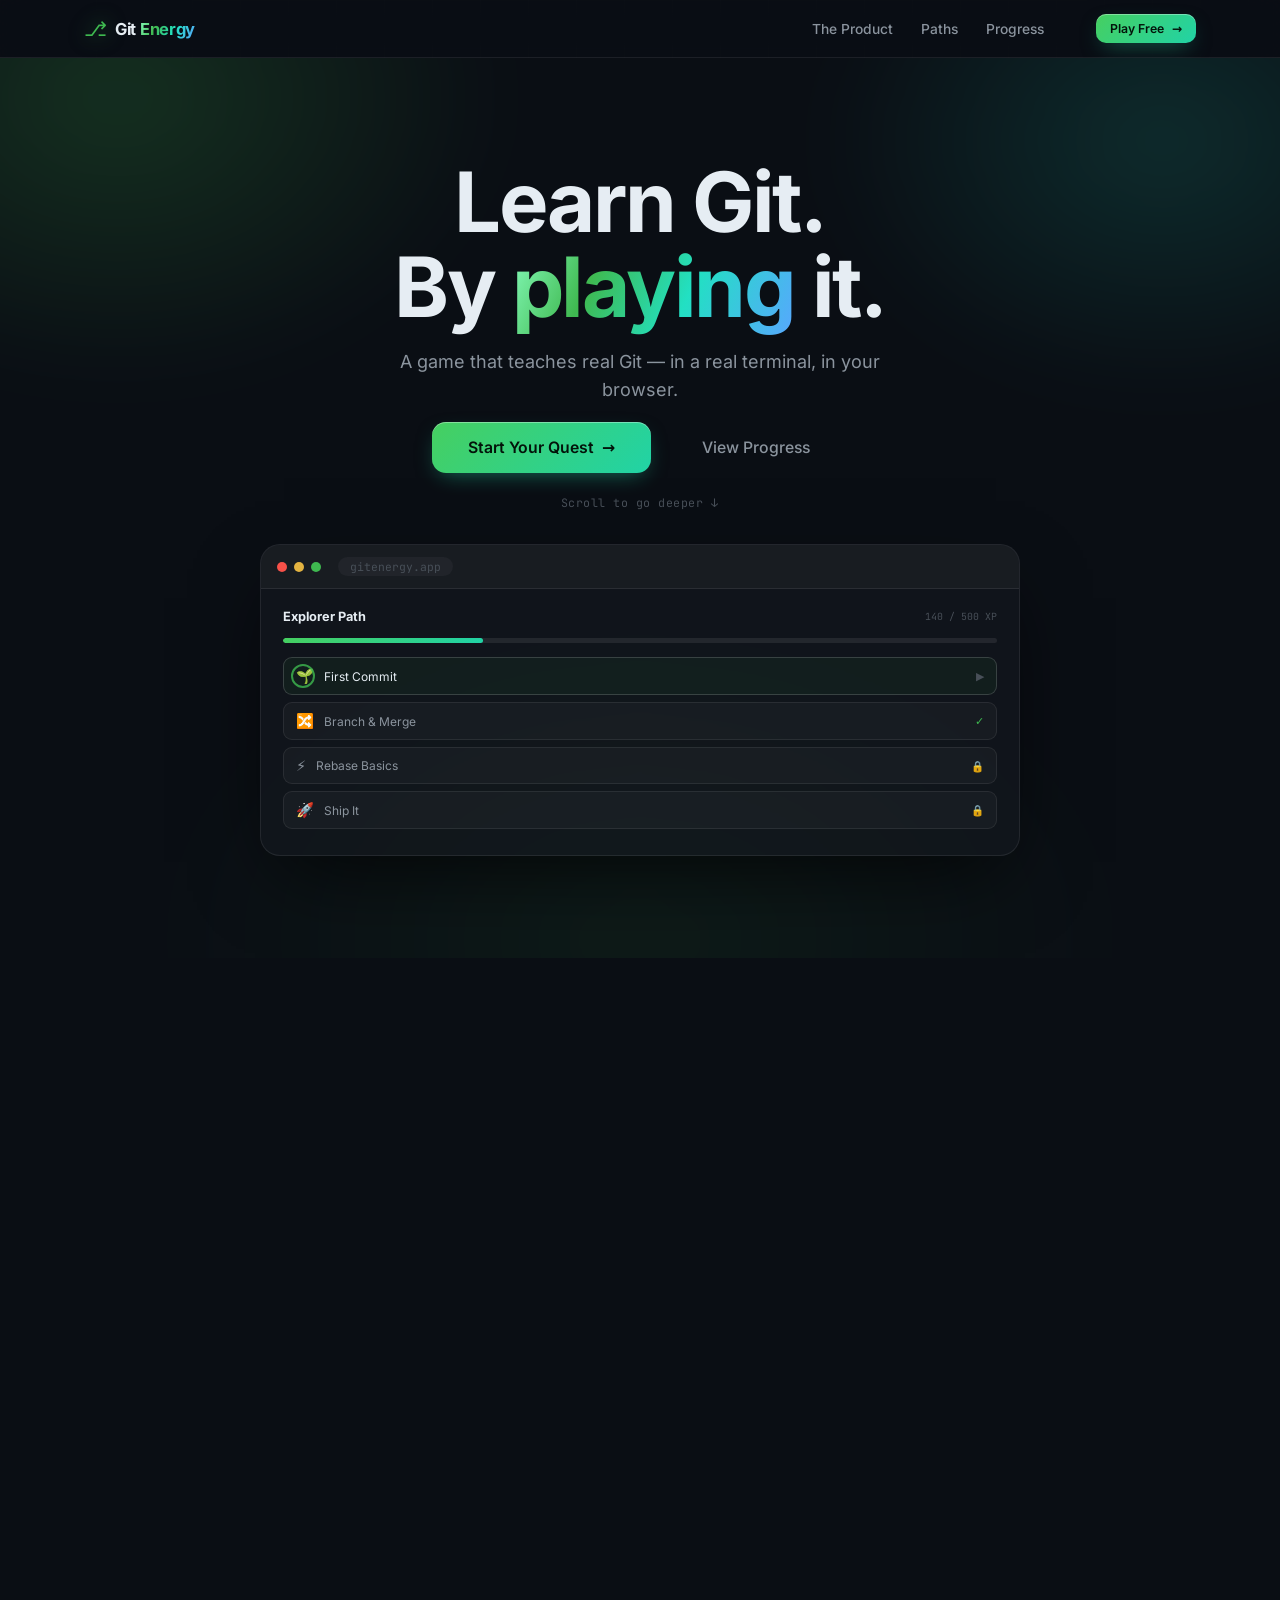
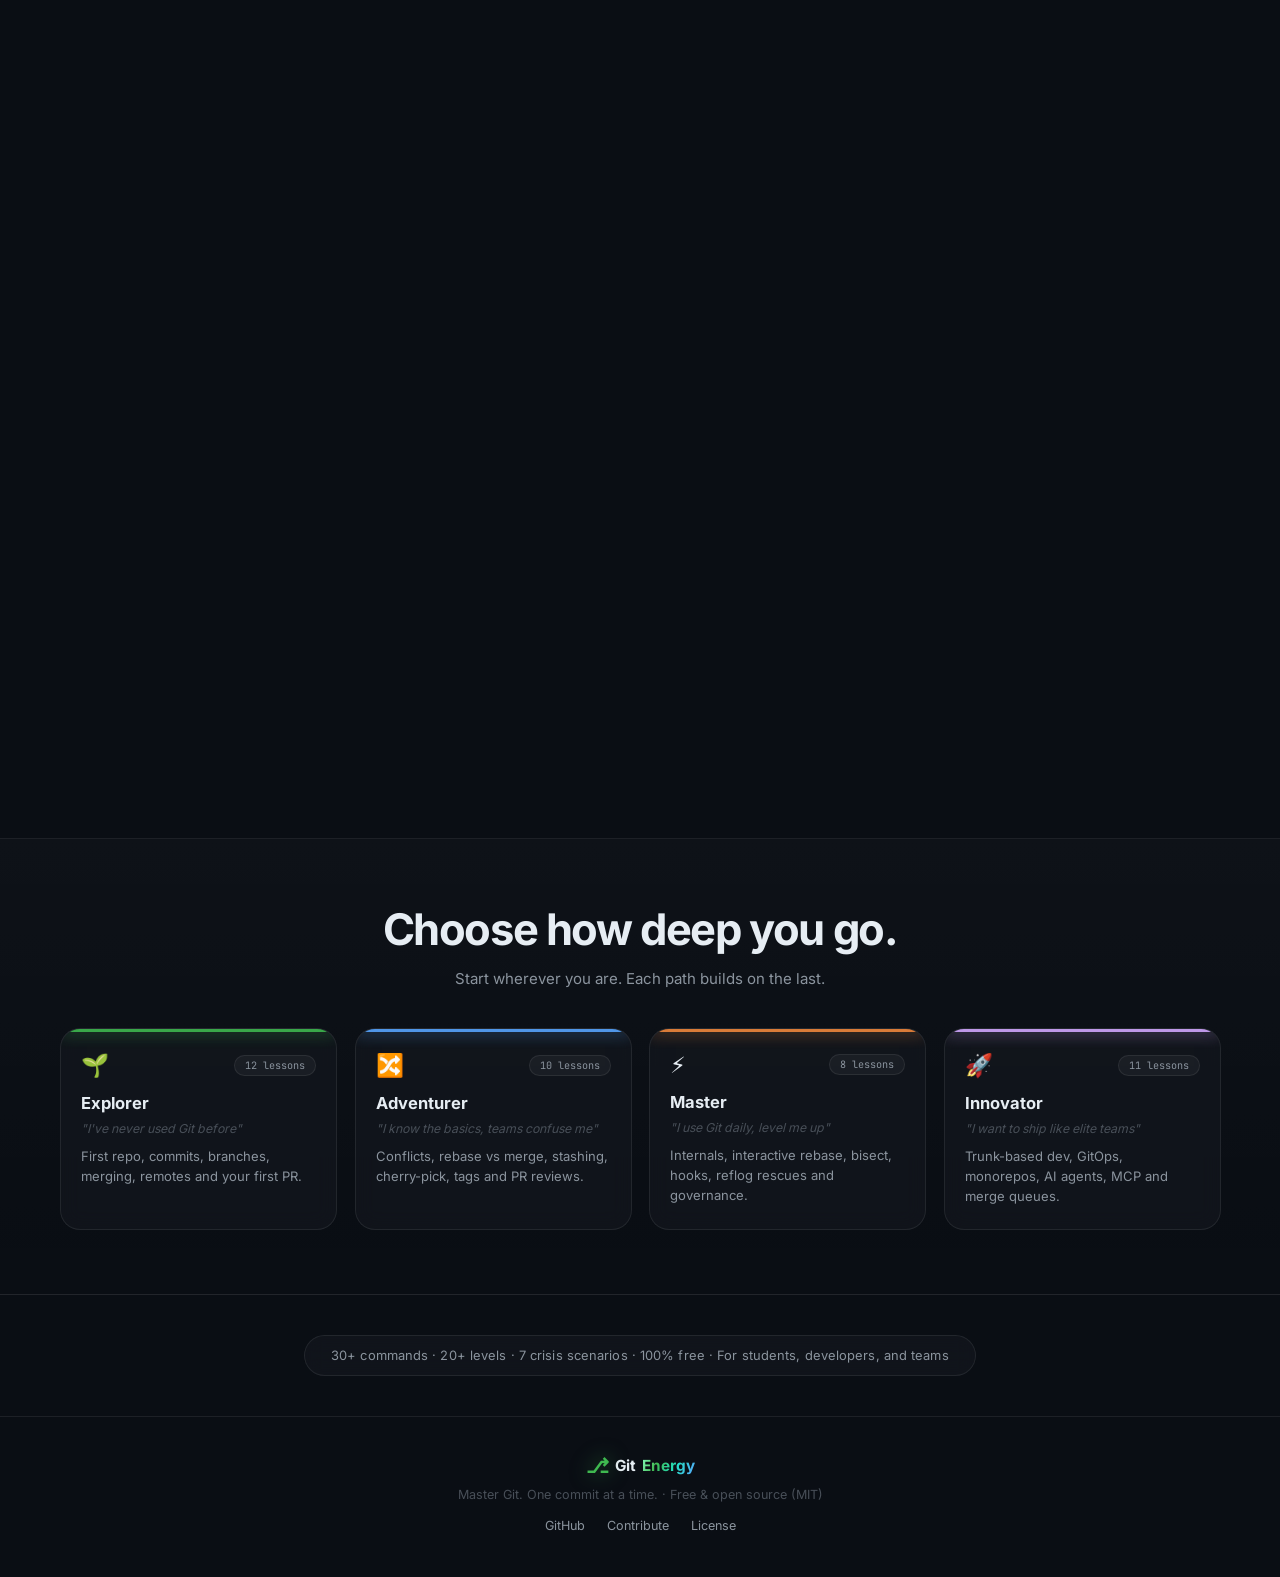
==== commit 96420eb4: "fix: journey polish — stage-locked backdrop, real device miniature, finale composition - P0-1: nest " ====
--- a/index.html
+++ b/index.html
@@ -67,19 +67,6 @@
   <!-- ═══════════════ SCREEN: LANDING ═══════════════ -->
   <div id="screen-landing" class="screen active">
 
-    <!-- Journey-driven backdrop: 5 stacked radial-gradient "scenes" (one
-         per product layer) crossfade based on journey scroll progress,
-         plus a depth vignette. Driven entirely by js/journey.js — a
-         single rAF-throttled scroll listener, not page scroll. -->
-    <div class="jy-backdrop" aria-hidden="true">
-      <div class="jy-bg jy-bg-0"></div>
-      <div class="jy-bg jy-bg-1"></div>
-      <div class="jy-bg jy-bg-2"></div>
-      <div class="jy-bg jy-bg-3"></div>
-      <div class="jy-bg jy-bg-4"></div>
-      <div class="jy-vignette"></div>
-    </div>
-
     <!-- ── Nav ── -->
     <header class="lp-nav">
       <div class="lp-nav-inner">
@@ -110,6 +97,23 @@
          prefers-reduced-motion (see .jy-track.jy-static below). ═══ -->
     <section class="jy-track" id="jy-track" aria-label="A tour of Git Energy — from the browser window down into the commit graph">
       <div class="jy-stage">
+
+        <!-- Journey-driven backdrop: 5 stacked radial-gradient "scenes" (one
+             per product layer) crossfade based on journey scroll progress,
+             plus a depth vignette. Lives INSIDE .jy-stage as an absolute
+             inset:0 child so it is geometrically part of the pinned stage's
+             own box — it can never detach from the viewport, even for a
+             single frame, regardless of scroll speed or JS timing. Driven
+             entirely by js/journey.js — a single rAF-throttled scroll
+             listener, not page scroll. -->
+        <div class="jy-backdrop" aria-hidden="true">
+          <div class="jy-bg jy-bg-0"></div>
+          <div class="jy-bg jy-bg-1"></div>
+          <div class="jy-bg jy-bg-2"></div>
+          <div class="jy-bg jy-bg-3"></div>
+          <div class="jy-bg jy-bg-4"></div>
+          <div class="jy-vignette"></div>
+        </div>
 
         <!-- Journey progress indicator: real buttons, desktop only. -->
         <nav class="jy-indicator" aria-label="Journey progress">
@@ -136,7 +140,7 @@
         <div class="jy-layer jy-l0" id="lp-top" data-layer="0">
 
           <div class="jy-copy">
-            <h1 class="jy-headline">Learn Git. By <span class="accent">playing</span> it.</h1>
+            <h1 class="jy-headline">Learn Git.<br>By <span class="accent">playing</span> it.</h1>
             <p class="jy-sub">A game that teaches real Git — in a real terminal, in your browser.</p>
             <div class="jy-actions">
               <button class="btn btn-primary btn-lg" onclick="App.showScreen('lifestage')">
@@ -152,12 +156,17 @@
               <span class="lp-dot lp-dot-r"></span><span class="lp-dot lp-dot-y"></span><span class="lp-dot lp-dot-g"></span>
               <span class="jy-browser-url">gitenergy.app</span>
             </div>
+            <!-- Miniature echo of the L1 world-map — a real, colored,
+                 glassy product composition, not a skeleton wireframe. -->
             <div class="jy-browser-body">
-              <div class="jy-bm-head"></div>
-              <div class="jy-bm-row"></div>
-              <div class="jy-bm-row"></div>
-              <div class="jy-bm-row"></div>
-              <div class="jy-bm-row"></div>
+              <div class="jy-fm-head"><span>Explorer Path</span><span class="jy-fm-xp">140 / 500 XP</span></div>
+              <div class="jy-fm-bar"><span style="width:28%"></span></div>
+              <div class="jy-fm-rows">
+                <div class="jy-fm-row is-current"><span class="jy-fm-ring" aria-hidden="true"></span><span class="jy-fm-ico">🌱</span><span class="jy-fm-name">First Commit</span><span class="jy-fm-state">▶</span></div>
+                <div class="jy-fm-row is-done"><span class="jy-fm-ico">🔀</span><span class="jy-fm-name">Branch &amp; Merge</span><span class="jy-fm-state">✓</span></div>
+                <div class="jy-fm-row"><span class="jy-fm-ico">⚡</span><span class="jy-fm-name">Rebase Basics</span><span class="jy-fm-state">🔒</span></div>
+                <div class="jy-fm-row"><span class="jy-fm-ico">🚀</span><span class="jy-fm-name">Ship It</span><span class="jy-fm-state">🔒</span></div>
+              </div>
             </div>
           </div>
         </div>
@@ -243,28 +252,32 @@
           <p class="jy-sub">XP, streaks, achievements — earned by doing real Git.</p>
           <div class="jy-core-mock" aria-hidden="true">
             <div class="jy-core-glow"></div>
-            <svg class="jy-core-graph" viewBox="0 0 900 320" fill="none" xmlns="http://www.w3.org/2000/svg">
-              <path class="lp-sc-edge"        pathLength="1" data-in="0.780" data-dur="0.018" d="M90,210 L250,210"/>
-              <path class="lp-sc-edge lp-b"   pathLength="1" data-in="0.800" data-dur="0.022" d="M250,210 C300,210 300,100 330,100"/>
-              <path class="lp-sc-edge"        pathLength="1" data-in="0.808" data-dur="0.018" d="M250,210 L410,210"/>
-              <path class="lp-sc-edge lp-b"   pathLength="1" data-in="0.828" data-dur="0.018" d="M330,100 L500,100"/>
-              <path class="lp-sc-edge"        pathLength="1" data-in="0.848" data-dur="0.020" d="M410,210 L620,210"/>
-              <path class="lp-sc-edge lp-mrg" pathLength="1" data-in="0.856" data-dur="0.024" d="M500,100 C560,100 560,210 620,210"/>
-              <path class="lp-sc-edge"        pathLength="1" data-in="0.888" data-dur="0.016" d="M620,210 L790,210"/>
-              <text class="lp-sc-glabel jy-core-line" data-in="0.812" x="500" y="80"  text-anchor="middle">feature</text>
-              <text class="lp-sc-glabel jy-core-line" data-in="0.900" x="790" y="248" text-anchor="middle">main · HEAD</text>
-              <circle class="lp-sc-node"      data-in="0.782" cx="90"  cy="210" r="13"/>
-              <circle class="lp-sc-node"      data-in="0.796" cx="250" cy="210" r="13"/>
-              <circle class="lp-sc-node lp-b" data-in="0.812" cx="330" cy="100" r="13"/>
-              <circle class="lp-sc-node"      data-in="0.818" cx="410" cy="210" r="13"/>
-              <circle class="lp-sc-node lp-b" data-in="0.838" cx="500" cy="100" r="13"/>
-              <circle class="lp-sc-node lp-mrg" data-in="0.860" cx="620" cy="210" r="14"/>
-              <circle class="lp-sc-node lp-head" data-in="0.892" cx="790" cy="210" r="15"/>
-            </svg>
+            <!-- HUD docked directly above the graph (in normal flow, not
+                 corner-anchored) so it stays visually attached to the
+                 graph and can never overhang the viewport edge as the
+                 layer scales during its leave transform. -->
             <div class="jy-core-hud">
               <div class="jy-core-xp jy-core-line" data-in="0.840"><span class="jy-core-xp-num">0</span> XP</div>
               <div class="jy-core-ach jy-core-line" data-in="0.905">🏆 Merge Master unlocked</div>
             </div>
+            <svg class="jy-core-graph" viewBox="0 0 900 240" fill="none" xmlns="http://www.w3.org/2000/svg">
+              <path class="lp-sc-edge"        pathLength="1" data-in="0.780" data-dur="0.018" d="M100,170 L260,170"/>
+              <path class="lp-sc-edge lp-b"   pathLength="1" data-in="0.800" data-dur="0.022" d="M260,170 C310,170 310,60 340,60"/>
+              <path class="lp-sc-edge"        pathLength="1" data-in="0.808" data-dur="0.018" d="M260,170 L420,170"/>
+              <path class="lp-sc-edge lp-b"   pathLength="1" data-in="0.828" data-dur="0.018" d="M340,60 L510,60"/>
+              <path class="lp-sc-edge"        pathLength="1" data-in="0.848" data-dur="0.020" d="M420,170 L630,170"/>
+              <path class="lp-sc-edge lp-mrg" pathLength="1" data-in="0.856" data-dur="0.024" d="M510,60 C570,60 570,170 630,170"/>
+              <path class="lp-sc-edge"        pathLength="1" data-in="0.888" data-dur="0.016" d="M630,170 L800,170"/>
+              <text class="lp-sc-glabel jy-core-line" data-in="0.812" x="510" y="40"  text-anchor="middle">feature</text>
+              <text class="lp-sc-glabel jy-core-line" data-in="0.900" x="800" y="208" text-anchor="middle">main · HEAD</text>
+              <circle class="lp-sc-node"      data-in="0.782" cx="100" cy="170" r="13"/>
+              <circle class="lp-sc-node"      data-in="0.796" cx="260" cy="170" r="13"/>
+              <circle class="lp-sc-node lp-b" data-in="0.812" cx="340" cy="60"  r="13"/>
+              <circle class="lp-sc-node"      data-in="0.818" cx="420" cy="170" r="13"/>
+              <circle class="lp-sc-node lp-b" data-in="0.838" cx="510" cy="60"  r="13"/>
+              <circle class="lp-sc-node lp-mrg" data-in="0.860" cx="630" cy="170" r="14"/>
+              <circle class="lp-sc-node lp-head" data-in="0.892" cx="800" cy="170" r="15"/>
+            </svg>
           </div>
         </div>
 
@@ -277,6 +290,27 @@
               Start Your Quest — free <span class="btn-arrow">→</span>
             </button>
             <button class="btn btn-ghost btn-lg" onclick="App.showScreen('profile')">View Progress</button>
+          </div>
+          <!-- Closing echo of the L0 browser frame, laid out in normal
+               flow BELOW the CTA row (headline → gap → CTA → gap →
+               frame) so it can never overlap the buttons. It may crop
+               off the viewport bottom on short viewports — that's fine,
+               it's already fully readable above the fold. -->
+          <div class="jy-frame jy-finale-frame" aria-hidden="true">
+            <div class="jy-browser-bar">
+              <span class="lp-dot lp-dot-r"></span><span class="lp-dot lp-dot-y"></span><span class="lp-dot lp-dot-g"></span>
+              <span class="jy-browser-url">gitenergy.app</span>
+            </div>
+            <div class="jy-browser-body">
+              <div class="jy-fm-head"><span>Explorer Path</span><span class="jy-fm-xp">460 / 500 XP</span></div>
+              <div class="jy-fm-bar"><span style="width:90%"></span></div>
+              <div class="jy-fm-rows">
+                <div class="jy-fm-row is-done"><span class="jy-fm-ico">🔀</span><span class="jy-fm-name">Branch &amp; Merge</span><span class="jy-fm-state">✓</span></div>
+                <div class="jy-fm-row is-done"><span class="jy-fm-ico">⚡</span><span class="jy-fm-name">Rebase Basics</span><span class="jy-fm-state">✓</span></div>
+                <div class="jy-fm-row is-current"><span class="jy-fm-ring" aria-hidden="true"></span><span class="jy-fm-ico">🚑</span><span class="jy-fm-name">Crisis: Leaked Secret</span><span class="jy-fm-state">▶</span></div>
+                <div class="jy-fm-row"><span class="jy-fm-ico">🚀</span><span class="jy-fm-name">Ship It</span><span class="jy-fm-state">🔒</span></div>
+              </div>
+            </div>
           </div>
         </div>
 
--- a/css/style.css
+++ b/css/style.css
@@ -3148,7 +3148,14 @@
    strengthens as the camera pushes deeper. Fixed + opacity-only, so
    it's cheap even though it updates every animation frame. ── */
 .jy-backdrop {
-  position: fixed; inset: 0; z-index: 0; pointer-events: none;
+  /* Absolute + inset:0, nested inside .jy-stage (see index.html) — this
+     makes the backdrop geometrically PART of the pinned stage's own box,
+     so it is impossible for it to detach from the viewport at any scroll
+     position or scroll speed (unlike a page-level `position:fixed`
+     sibling, whose crossfade opacity is driven by a scroll-event
+     listener that can momentarily lag behind native sticky pinning
+     during fast/animated scrolls). */
+  position: absolute; inset: 0; z-index: 0; pointer-events: none;
 }
 .jy-bg {
   position: absolute; inset: -10%; opacity: 0;
@@ -3335,11 +3342,19 @@
 .jy-l1 { z-index: 2; } .jy-l2 { z-index: 3; } .jy-l3 { z-index: 4; } .jy-l4 { z-index: 5; }
 .jy-l0 { z-index: 6; }
 .jy-finale {
+  /* Composed as ONE flex column — headline, gap, CTA row, gap, browser
+     frame — so the group is centered as a whole and the frame can
+     never collide with the buttons above it (it may crop off the
+     viewport bottom on short viewports; that's fine, everything above
+     it is already fully legible). Never blurred: this overlay only
+     ever animates opacity/transform, so it always reads crisp even
+     while L4 blurs away behind it. */
   position: absolute; inset: 0; z-index: 7;
   display: flex; flex-direction: column; align-items: center; justify-content: center;
-  gap: 26px; padding: 0 24px; text-align: center; opacity: 0; pointer-events: none;
-  will-change: transform, opacity;
-}
+  gap: 26px; padding: 40px 24px; text-align: center; opacity: 0; pointer-events: none;
+  overflow: hidden; will-change: transform, opacity;
+}
+.jy-finale-frame { width: min(600px, 80vw); flex-shrink: 0; }
 
 .jy-headline {
   font-size: clamp(2.6rem, 6.5vw, 5.6rem); font-weight: 700;
@@ -3373,9 +3388,33 @@
   background: rgba(255,255,255,.04); border-radius: 100px; padding: 2px 12px;
 }
 .jy-browser-body { padding: 20px 22px 26px; display: flex; flex-direction: column; gap: 10px; }
-.jy-bm-head { height: 12px; width: 40%; border-radius: 4px; background: rgba(255,255,255,.10); margin-bottom: 6px; }
-.jy-bm-row { height: 30px; border-radius: 8px; background: rgba(255,255,255,.045); border: 1px solid var(--glass-brd); }
-.jy-bm-row:nth-child(3) { width: 92%; } .jy-bm-row:nth-child(4) { width: 96%; } .jy-bm-row:nth-child(5) { width: 88%; }
+
+/* ── Mini world-map — a scaled-down echo of the L1 layer's mockup,
+   used inside the L0/finale browser frame so the opening and closing
+   shots read as a real product, not an empty wireframe. ── */
+.jy-fm-head { display: flex; align-items: center; justify-content: space-between; font-weight: 700; font-size: .85rem; margin-bottom: 4px; }
+.jy-fm-xp { font-family: var(--font-mono); font-size: .66rem; color: var(--text-dim); font-weight: 500; }
+.jy-fm-bar { height: 5px; border-radius: 3px; background: rgba(255,255,255,.08); overflow: hidden; margin-bottom: 4px; }
+.jy-fm-bar span { display: block; height: 100%; background: var(--grad-btn); border-radius: 3px; }
+.jy-fm-rows { display: flex; flex-direction: column; gap: 7px; }
+.jy-fm-row {
+  position: relative; display: flex; align-items: center; gap: 10px;
+  padding: 9px 12px; border-radius: 9px; background: rgba(255,255,255,.03);
+  border: 1px solid var(--glass-brd); font-size: .8rem; color: var(--text-muted);
+}
+.jy-fm-row.is-current { color: var(--text); border-color: var(--glass-brd-hi); background: rgba(63,185,80,.06); }
+.jy-fm-ico { font-size: .96rem; }
+.jy-fm-name { flex: 1; text-align: left; }
+.jy-fm-state { font-family: var(--font-mono); font-size: .7rem; color: var(--text-dim); }
+.jy-fm-row.is-done .jy-fm-state { color: var(--green); }
+.jy-fm-ring {
+  position: absolute; left: 7px; top: 50%; width: 24px; height: 24px;
+  transform: translateY(-50%); border-radius: 50%;
+  border: 2px solid rgba(63,185,80,.8); pointer-events: none;
+}
+@media (prefers-reduced-motion: no-preference) {
+  .jy-fm-ring { animation: jy-ring-pulse 2s ease-out infinite; }
+}
 
 /* ── L1 · The Map ── */
 .jy-map-mock {
@@ -3420,18 +3459,20 @@
   width: min(940px, 92vw); display: grid; grid-template-columns: 1fr 1fr 1fr; gap: 14px;
 }
 .jy-lp {
-  position: relative; text-align: left; min-height: 170px;
+  position: relative; text-align: left; min-height: min(62vh, 600px);
   background: var(--glass-bg); border: 1px solid var(--glass-brd); border-radius: var(--radius-xl);
   -webkit-backdrop-filter: blur(12px) saturate(1.2); backdrop-filter: blur(12px) saturate(1.2);
   box-shadow: 0 24px 60px -24px rgba(0,0,0,.75);
-  padding: 16px 18px; display: flex; flex-direction: column; gap: 10px; overflow: hidden;
+  padding: 26px 24px; display: flex; flex-direction: column; justify-content: center; gap: 18px; overflow: hidden;
 }
 .jy-lp-label {
-  display: inline-block; font-family: var(--font-mono); font-size: .68rem; letter-spacing: 2px;
+  position: absolute; top: 22px; left: 24px;
+  display: inline-block; font-family: var(--font-mono); font-size: .7rem; letter-spacing: 2px;
   text-transform: uppercase; color: #22e0c3; opacity: .85;
 }
-.jy-lp-story p { color: var(--text-muted); font-size: .92rem; line-height: 1.6; font-style: italic; }
-.jy-lp-term { font-family: var(--font-mono); font-size: .82rem; line-height: 1.75; }
+.jy-lp-story p { color: var(--text-muted); font-size: 1.1rem; line-height: 1.7; font-style: italic; }
+.jy-lp-graph svg { width: 78%; height: auto; max-width: 260px; margin: 0 auto; }
+.jy-lp-term { font-family: var(--font-mono); font-size: .96rem; line-height: 2; }
 .jy-lp-term::after {
   content: ''; position: absolute; inset: -1px; border-radius: var(--radius-xl);
   box-shadow: 0 0 0 1px rgba(34,224,195,.6), 0 0 30px rgba(34,224,195,.35);
@@ -3441,28 +3482,36 @@
 /* ── L3 · The Terminal — near full-viewport, big mono type,
    scroll-scrubbed typing. ── */
 .jy-term-mock {
-  width: min(880px, 94vw);
+  width: min(920px, 94vw);
   background: var(--glass-bg); border: 1px solid var(--glass-brd); border-radius: var(--radius-xl);
   -webkit-backdrop-filter: blur(14px) saturate(1.2); backdrop-filter: blur(14px) saturate(1.2);
   box-shadow: 0 40px 90px -26px rgba(0,0,0,.85);
   overflow: hidden;
 }
 .jy-term-mock .jy-term-body {
-  padding: 30px 32px 36px; font-size: clamp(1rem, 2.1vw, 1.4rem); line-height: 2;
+  padding: 40px 40px 46px; font-size: clamp(1.1rem, 2.4vw, 1.55rem); line-height: 2.05;
 }
 .jy-tline { white-space: nowrap; overflow: hidden; }
 .jy-ttext { display: inline-block; overflow: hidden; white-space: pre; vertical-align: bottom; }
 
-/* ── L4 · The Core — dark void, self-drawing commit DAG ── */
-.jy-core-mock { position: relative; width: min(900px, 94vw); }
+/* ── L4 · The Core — dark void, self-drawing commit DAG. The HUD (XP
+   chip + achievement toast) is docked in normal flow directly above
+   the graph — not corner-anchored — so it always reads as attached to
+   the graph, stays centered with it, and can never overhang the
+   viewport edge as the layer scales up during its leave transform
+   (which is also why it fades out in lockstep with the graph: both
+   live inside .jy-core-mock, under the single opacity/filter the
+   scroll driver applies to the whole .jy-l4 layer). ── */
+.jy-core-mock { position: relative; width: min(980px, 94vw); }
 .jy-core-glow {
-  position: absolute; top: 50%; left: 50%; width: 900px; height: 600px;
+  position: absolute; top: 50%; left: 50%; width: 960px; height: 620px;
   transform: translate(-50%, -50%);
   background:
     radial-gradient(ellipse 44% 48% at 42% 44%, rgba(33,211,166,.24), transparent 70%),
     radial-gradient(ellipse 46% 46% at 64% 60%, rgba(88,166,255,.15), transparent 72%);
   filter: blur(26px); pointer-events: none; z-index: 0;
 }
+.jy-core-hud { position: relative; z-index: 2; display: flex; justify-content: center; align-items: center; gap: 12px; margin-bottom: 18px; }
 .jy-core-graph { position: relative; z-index: 1; width: 100%; height: auto; display: block; overflow: visible; }
 .lp-sc-edge { stroke: var(--green); stroke-width: 3.5; stroke-linecap: round; stroke-dasharray: 1; stroke-dashoffset: 1; opacity: 0; filter: drop-shadow(0 0 6px rgba(63,185,80,.5)); }
 .lp-sc-edge.lp-b { stroke: var(--blue); filter: drop-shadow(0 0 6px rgba(88,166,255,.5)); }
@@ -3473,7 +3522,6 @@
 .lp-sc-node.lp-head { fill: #22e0c3; filter: drop-shadow(0 0 16px rgba(34,224,195,.95)); }
 .lp-sc-glabel { fill: var(--text-dim); font-family: var(--font-mono); font-size: 15px; opacity: 0; }
 .jy-core-line { opacity: 0; transition: none; }
-.jy-core-hud { position: absolute; top: -6vh; right: max(0px, 2vw); z-index: 2; display: flex; flex-direction: column; align-items: flex-end; gap: 10px; }
 .jy-core-xp { font-family: var(--font-mono); font-weight: 800; font-size: 1.3rem; color: #03130a; background: var(--grad-btn); padding: 6px 16px; border-radius: 100px; box-shadow: 0 0 26px rgba(33,211,166,.5), inset 0 1px 0 rgba(255,255,255,.4); }
 .jy-core-ach { font-size: .82rem; font-weight: 600; background: var(--glass-bg); border: 1px solid var(--glass-brd); -webkit-backdrop-filter: blur(8px); backdrop-filter: blur(8px); padding: 7px 14px; border-radius: 100px; }
 
@@ -3484,15 +3532,22 @@
   .jy-sub { font-size: 1rem; }
   .jy-layer { gap: 24px; }
   .jy-lesson-mock { grid-template-columns: 1fr; gap: 10px; }
-  .jy-lp { min-height: 0; }
-  .jy-core-hud { top: -10vh; right: 50%; transform: translateX(50%); align-items: center; }
+  .jy-lp { min-height: 0; padding: 20px; }
+  /* At mobile the pane shrinks to fit its content (no more reserved
+     62vh of centering room), so the label needs to sit back in normal
+     flow — an absolutely-positioned corner badge would otherwise
+     collide with the content that now starts right at the top. */
+  .jy-lp-label { position: static; display: block; margin-bottom: 8px; }
+  .jy-lp-graph svg { width: 60%; }
+  .jy-core-hud { flex-wrap: wrap; margin-bottom: 12px; }
 }
 @media (max-width: 560px) {
   .jy-headline { font-size: clamp(1.9rem, 9vw, 2.6rem); letter-spacing: -0.02em; }
   .jy-frame, .jy-map-mock, .jy-term-mock { width: 94vw; }
-  .jy-term-mock .jy-term-body { padding: 20px 18px 24px; font-size: .92rem; }
+  .jy-term-mock .jy-term-body { padding: 20px 18px 24px; font-size: 1rem; }
   .jy-browser-body { padding: 16px 16px 20px; }
   .jy-map-mock { padding: 18px 16px 20px; }
+  .jy-finale-frame { width: 92vw; }
 }
 
 /* ── Reduced motion: no pinning. Render L0..L4 as five static,
@@ -3514,8 +3569,15 @@
   .lp-sc-edge { stroke-dashoffset: 0 !important; }
   .lp-sc-node { transform: scale(1) !important; }
   .jy-lp-term::after { opacity: .55 !important; }
-  .jy-map-ring { animation: none; box-shadow: 0 0 0 6px rgba(63,185,80,.25); }
+  .jy-map-ring, .jy-fm-ring { animation: none; box-shadow: 0 0 0 6px rgba(63,185,80,.25); }
   .jy-bg { transition: none; }
+  /* The 62vh pane height (P1-5) exists to fill a *pinned* 100vh stage
+     during the scroll-jacked journey — in this static, non-pinned
+     stacked layout it would just be a lot of dead vertical space
+     before the next section, so cap panes back down to their content
+     height here. */
+  .jy-lp { min-height: 0; }
+  .jy-lp-label { position: static; display: block; margin-bottom: 8px; }
 }
 
 /* ── Sections below the journey ── */
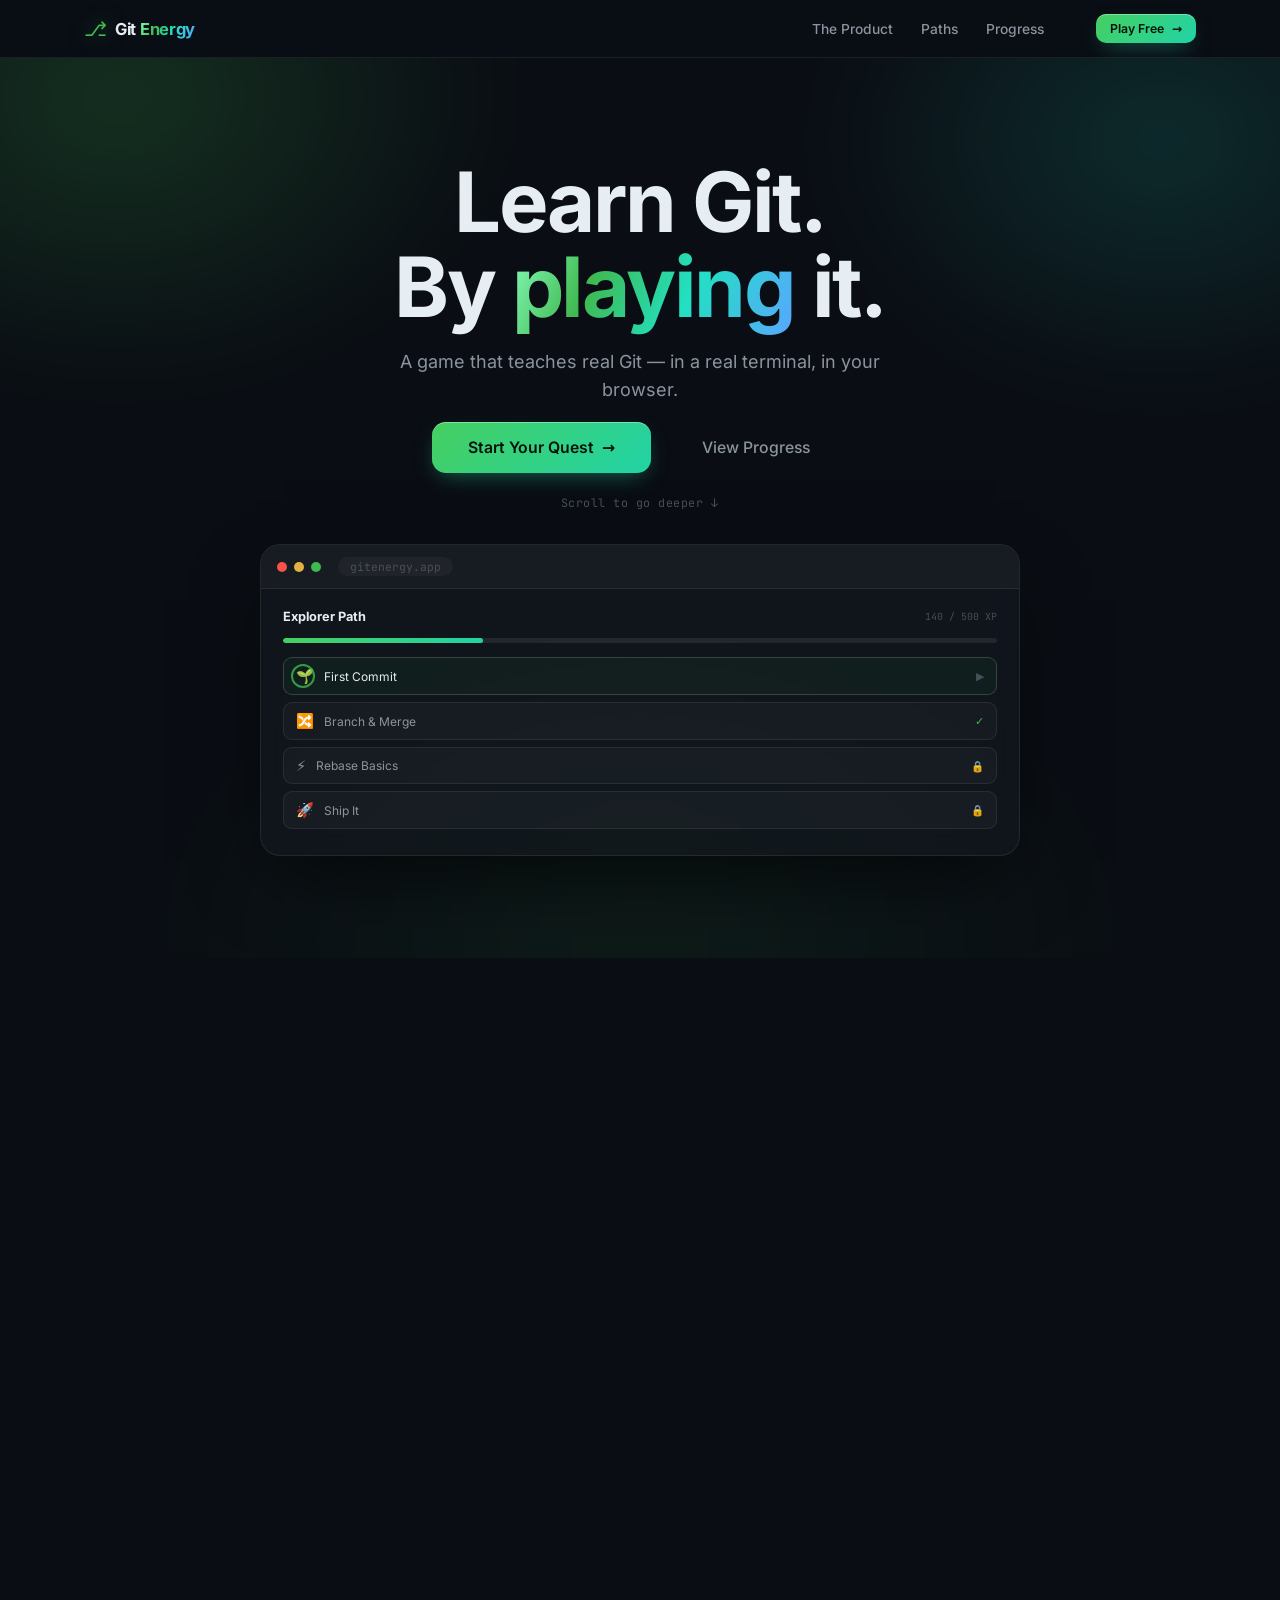
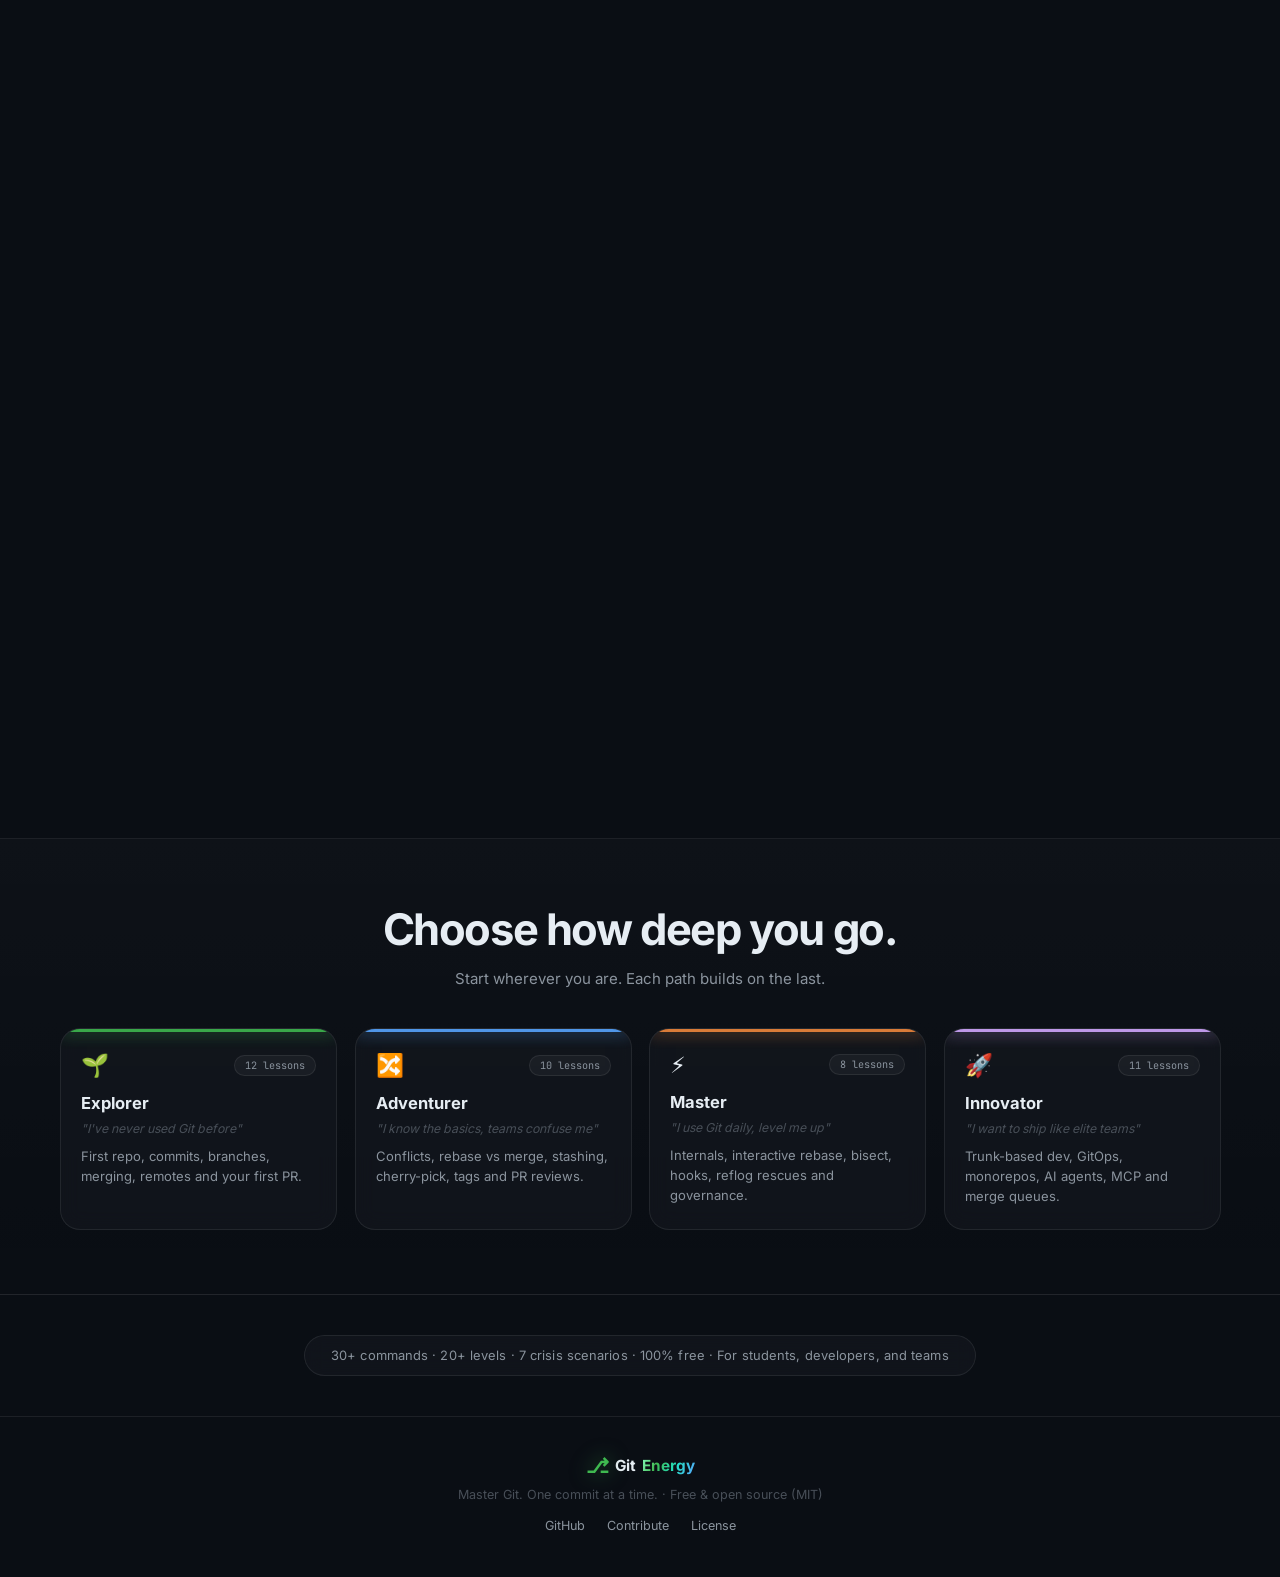
==== commit 15383348: "fix: journey interaction — clickable indicator, rAF dot-glide, focused push transitions Co-Authored-" ====
--- a/index.html
+++ b/index.html
@@ -173,9 +173,11 @@
 
         <!-- ── L1 · The Map — inside the app: world-map mockup. ── -->
         <div class="jy-layer jy-l1" data-layer="1">
-          <h2 class="jy-headline">Four <span class="accent">paths</span>.</h2>
-          <p class="jy-sub">From your first commit to force-with-lease.</p>
-          <div class="jy-map-mock" aria-hidden="true">
+          <div class="jy-copy">
+            <h2 class="jy-headline">Four <span class="accent">paths</span>.</h2>
+            <p class="jy-sub">From your first commit to force-with-lease.</p>
+          </div>
+          <div class="jy-mock jy-map-mock" aria-hidden="true">
             <div class="jy-map-head">
               <span>Explorer Path</span>
               <span class="jy-map-xp">140 / 500 XP</span>
@@ -195,9 +197,11 @@
              The terminal pane gains a glow as the descent nears — the
              affordance for where the camera goes next. ── -->
         <div class="jy-layer jy-l2" data-layer="2">
-          <h2 class="jy-headline">Every level is a <span class="accent">story</span>.</h2>
-          <p class="jy-sub">Learn inside real scenarios, not flashcards.</p>
-          <div class="jy-lesson-mock" aria-hidden="true">
+          <div class="jy-copy">
+            <h2 class="jy-headline">Every level is a <span class="accent">story</span>.</h2>
+            <p class="jy-sub">Learn inside real scenarios, not flashcards.</p>
+          </div>
+          <div class="jy-mock jy-lesson-mock" aria-hidden="true">
             <div class="jy-lp jy-lp-story">
               <span class="jy-lp-label">Scenario</span>
               <p>"Two of us edited the same file overnight. main won't fast-forward anymore…"</p>
@@ -226,9 +230,11 @@
         <!-- ── L3 · The Terminal — full-viewport, typing scrubbed by
              scroll position (pure function of p, no timers). ── -->
         <div class="jy-layer jy-l3" data-layer="3">
-          <h2 class="jy-headline">A real <span class="accent">terminal</span>.</h2>
-          <p class="jy-sub">30+ commands. Real syntax. Zero install.</p>
-          <div class="jy-term-mock" aria-hidden="true">
+          <div class="jy-copy">
+            <h2 class="jy-headline">A real <span class="accent">terminal</span>.</h2>
+            <p class="jy-sub">30+ commands. Real syntax. Zero install.</p>
+          </div>
+          <div class="jy-mock jy-term-mock" aria-hidden="true">
             <div class="jy-browser-bar">
               <span class="lp-dot lp-dot-r"></span><span class="lp-dot lp-dot-y"></span><span class="lp-dot lp-dot-g"></span>
               <span class="jy-browser-url mono">bash — gitenergy</span>
@@ -248,9 +254,11 @@
              used to live in js/showcase.js. XP ticks up, an achievement
              chip floats in. The most abstract, most premium beat. ── -->
         <div class="jy-layer jy-l4" data-layer="4">
-          <h2 class="jy-headline">This is your <span class="accent">energy</span>.</h2>
-          <p class="jy-sub">XP, streaks, achievements — earned by doing real Git.</p>
-          <div class="jy-core-mock" aria-hidden="true">
+          <div class="jy-copy">
+            <h2 class="jy-headline">This is your <span class="accent">energy</span>.</h2>
+            <p class="jy-sub">XP, streaks, achievements — earned by doing real Git.</p>
+          </div>
+          <div class="jy-mock jy-core-mock" aria-hidden="true">
             <div class="jy-core-glow"></div>
             <!-- HUD docked directly above the graph (in normal flow, not
                  corner-anchored) so it stays visually attached to the
--- a/css/style.css
+++ b/css/style.css
@@ -82,7 +82,16 @@
 
 *, *::before, *::after { box-sizing: border-box; margin: 0; padding: 0; }
 
-html { font-size: 15px; scroll-behavior: smooth; }
+/* No global scroll-behavior: smooth. It used to live here, but browser
+   native smooth-scroll (triggered by any scrollTo/anchor jump while it
+   applies) interpolates scroll position on its own timer, independent
+   of our rAF loop — for the journey's indicator-dot jumps that produced
+   visible artifact frames (D2). The journey now drives its own jumps
+   with a custom rAF animation (js/journey.js) that explicitly requests
+   `behavior: 'instant'` on every scrollTo call, so it is unaffected
+   either way; anchor-link nav (e.g. the header's "The Product" link)
+   simply jumps instantly now instead of animating. */
+html { font-size: 15px; }
 
 body {
   font-family: var(--font-main);
@@ -3294,7 +3303,14 @@
    the journey starts, fades out during the pull-back finale). ── */
 .jy-indicator {
   position: fixed; top: 50%; right: 30px; transform: translateY(-50%);
-  z-index: 45; width: 140px; height: 210px; opacity: 0; pointer-events: none;
+  z-index: 45; width: 140px; height: 210px; opacity: 0;
+  /* D1: stays real-clickable at all times (including p=0, before its
+     fade-in opacity ramp completes) — it's a small fixed-position hit
+     area off to the side that never overlaps other controls, so there
+     is no cost to keeping it interactive slightly before/after its
+     own visibility animation. js/journey.js only ever drives its
+     opacity, never pointer-events. */
+  pointer-events: auto;
 }
 .jy-indicator-track {
   position: absolute; top: 0; right: 3px; width: 2px; height: 100%;
@@ -3337,8 +3353,23 @@
   position: absolute; inset: 0;
   display: flex; flex-direction: column; align-items: center; justify-content: center;
   gap: 34px; padding: 0 24px; text-align: center;
-  will-change: transform, opacity, filter;
-}
+  will-change: transform;
+  /* D1: every layer — including invisible/inactive ones — is a
+     full-viewport box stacked under the indicator and any active
+     layer's controls. Without this, an opacity:0 layer (e.g. L0 once
+     you've scrolled past it) still intercepts pointer events and
+     blocks clicks meant for whatever's visually on top. Interactive
+     children (CTA buttons) opt back in explicitly, and only while
+     their own layer is the live one — see `.is-live` below. */
+  pointer-events: none;
+}
+/* Mockup vs. copy fade independently (D3): the layer root only ever
+   carries the camera-push SCALE (set directly by js/journey.js); the
+   mockup and the copy (headline/sub) below get their own opacity/blur
+   timelines so text can hard-cut out fast while its mockup lingers,
+   and so the incoming mockup can turn crisp well before its headline
+   fades in. */
+.jy-mock { will-change: opacity, filter; }
 .jy-l1 { z-index: 2; } .jy-l2 { z-index: 3; } .jy-l3 { z-index: 4; } .jy-l4 { z-index: 5; }
 .jy-l0 { z-index: 6; }
 .jy-finale {
@@ -3355,6 +3386,15 @@
   overflow: hidden; will-change: transform, opacity;
 }
 .jy-finale-frame { width: min(600px, 80vw); flex-shrink: 0; }
+
+/* D1: the only real interactive controls in the whole journey are the
+   CTA buttons inside L0 and the finale. Both their hosts default to
+   pointer-events: none (above); this opts the buttons back in, and
+   only while js/journey.js has flagged that host as the "live" one
+   (roughly: its copy/overlay is more than half-visible). Every other
+   layer, and L0/finale while not live, stays fully click-through. */
+.jy-layer.is-live .btn,
+.jy-finale.is-live .btn { pointer-events: auto; }
 
 .jy-headline {
   font-size: clamp(2.6rem, 6.5vw, 5.6rem); font-weight: 700;
@@ -3560,9 +3600,15 @@
   .jy-layer {
     position: static; opacity: 1 !important; transform: none !important; filter: none !important;
     width: 100%; padding: 72px 24px; border-bottom: 1px solid var(--glass-brd);
+    /* D1: layers are static and stacked in normal flow here (nothing
+       overlaps), so there's no click-interception risk — restore
+       normal pointer-events so the L0 CTA buttons stay clickable
+       without needing js/journey.js's is-live class (that script does
+       no scroll-driven work at all in reduced-motion mode). */
+    pointer-events: auto !important;
   }
   .jy-l4 { border-bottom: none; }
-  .jy-copy, .jy-frame { opacity: 1 !important; transform: none !important; filter: none !important; }
+  .jy-copy, .jy-frame, .jy-mock { opacity: 1 !important; transform: none !important; filter: none !important; }
   .jy-scroll-hint, .jy-finale { display: none; }
   .jy-ttext { width: auto !important; }
   .lp-sc-edge, .jy-core-line, .lp-sc-node { opacity: 1 !important; }
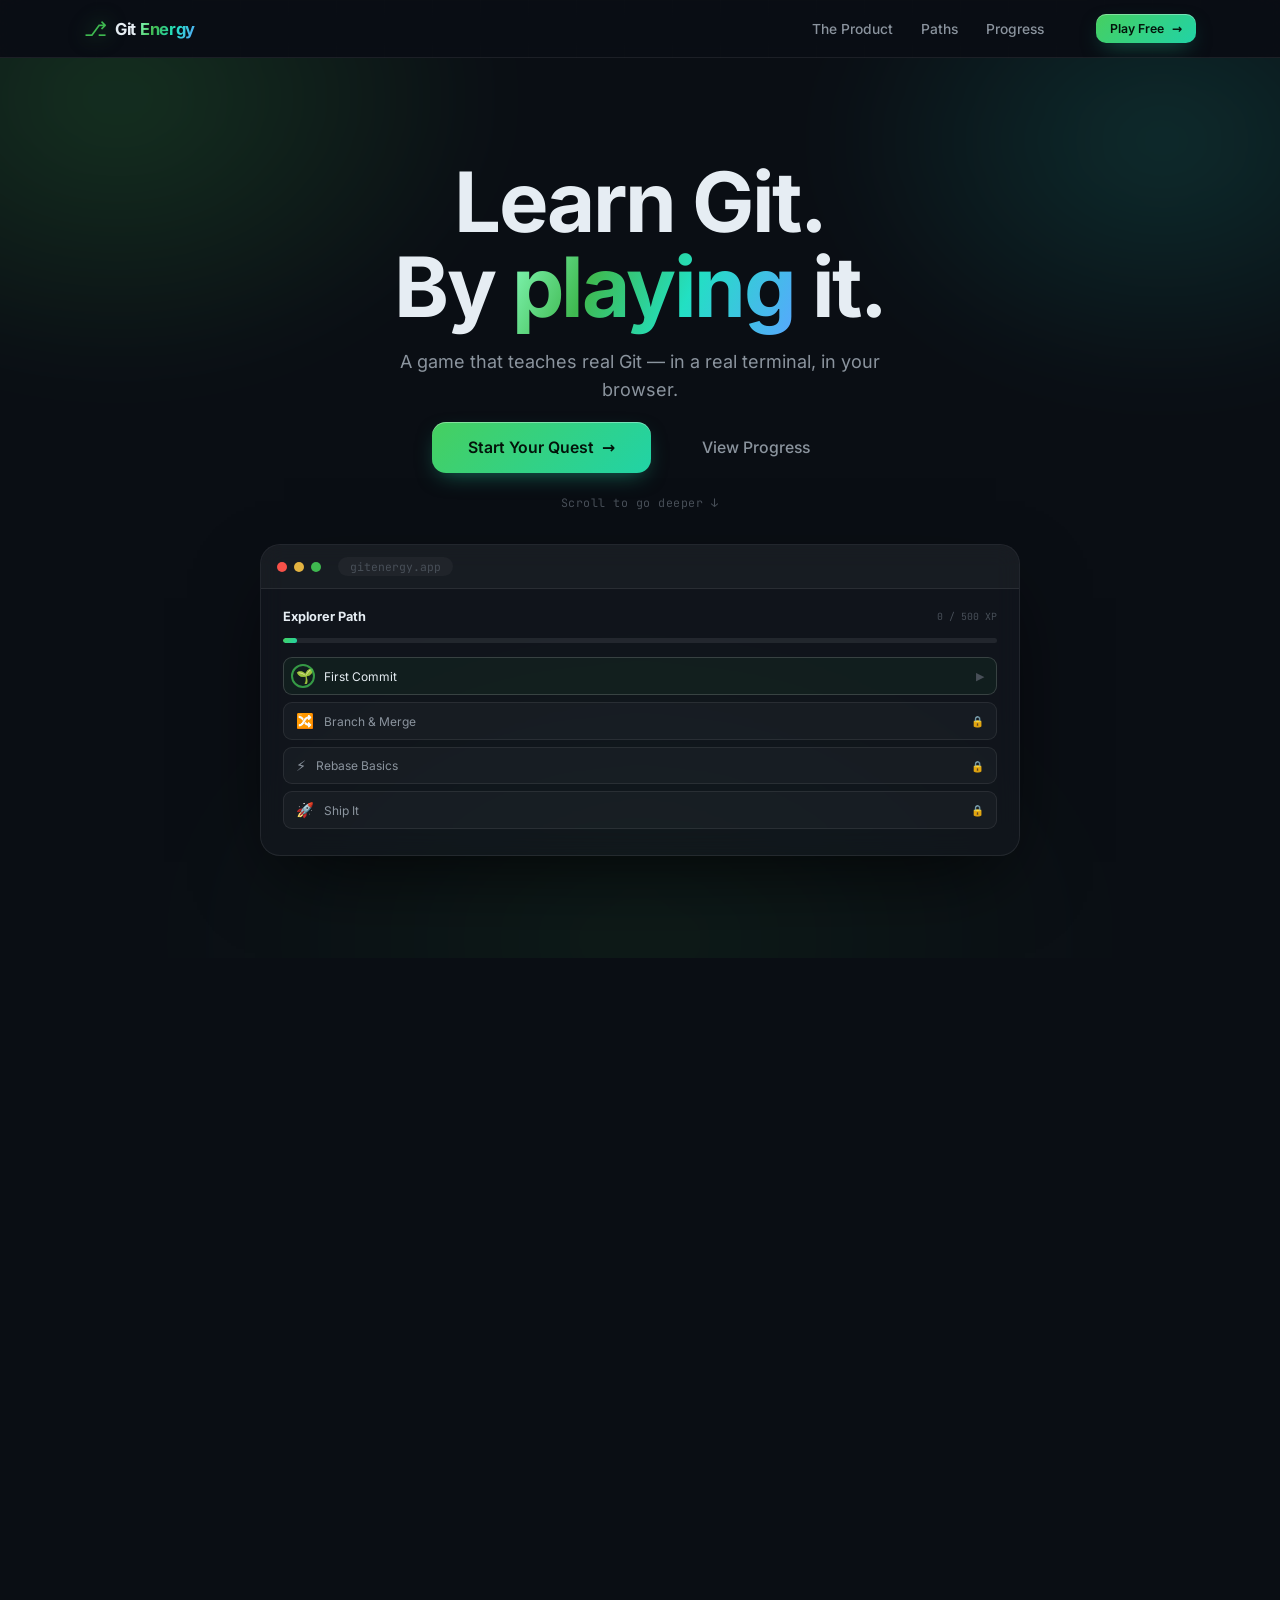
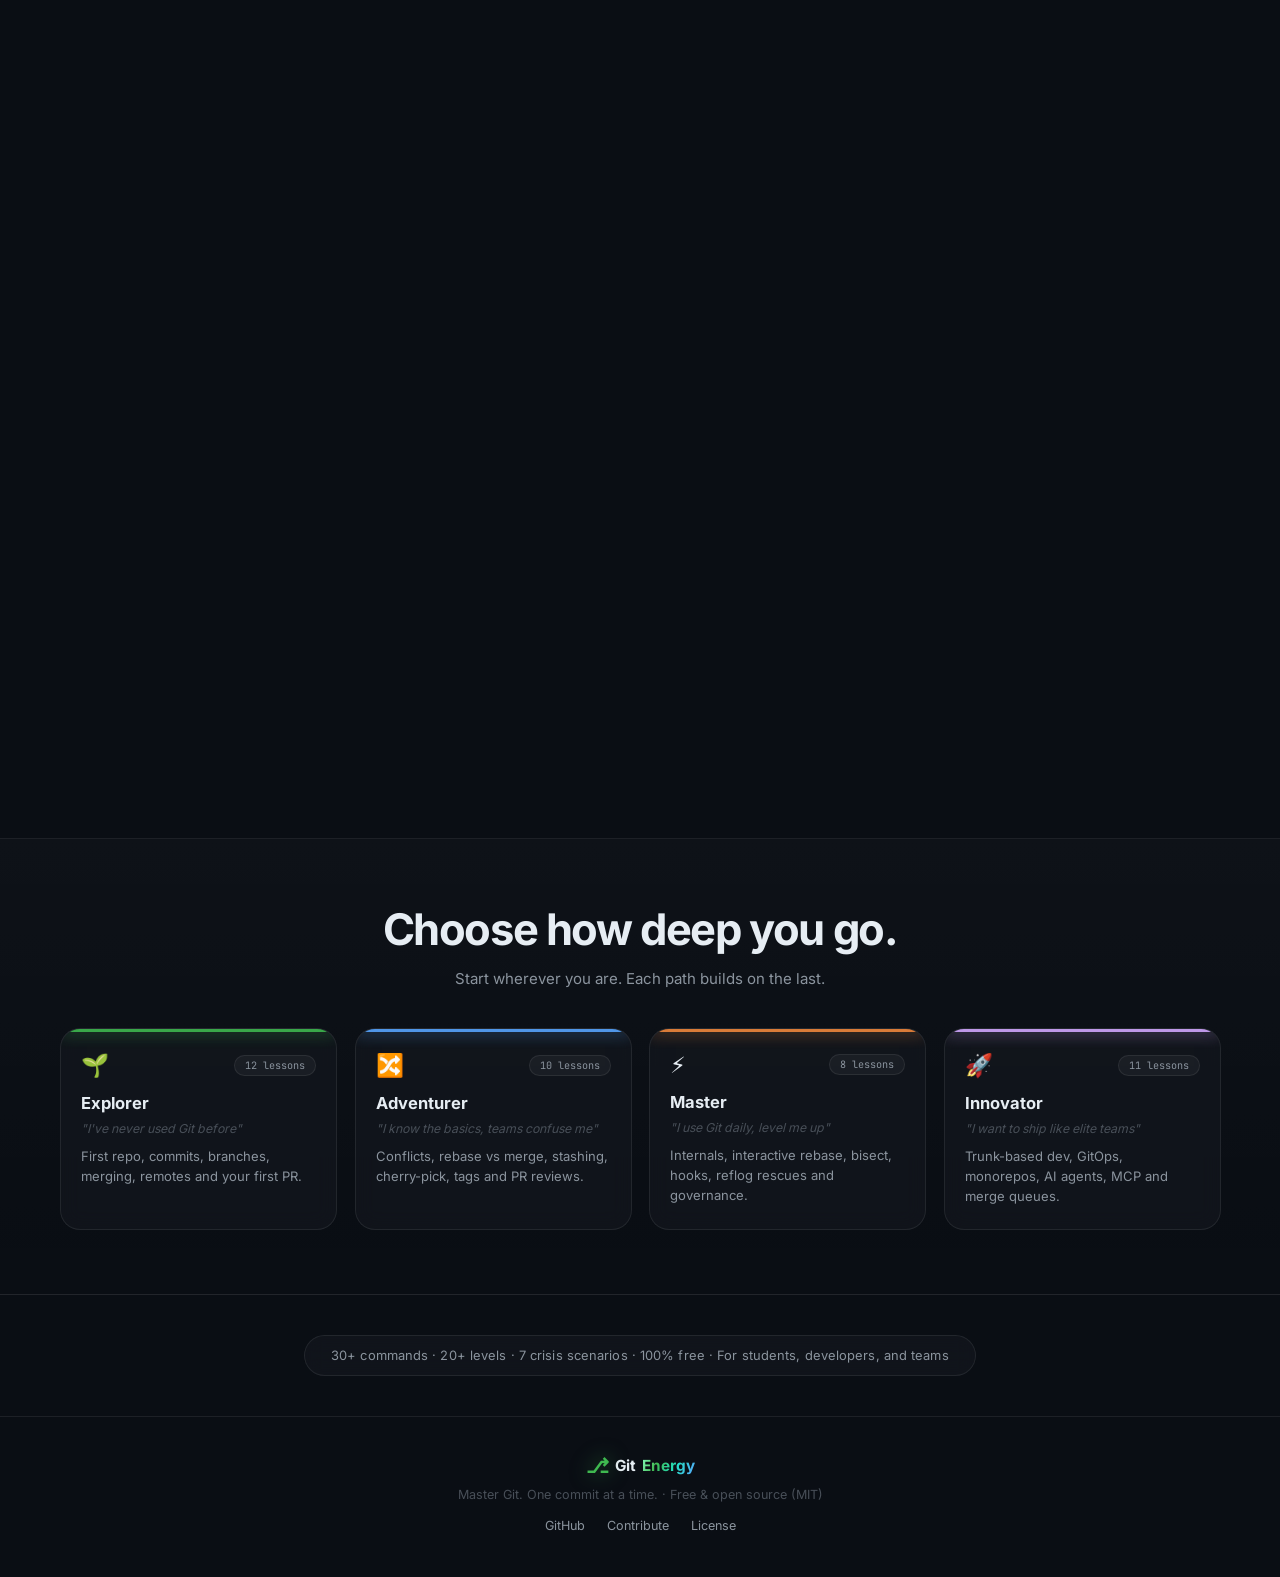
==== commit 8f89e2d0: "fix: journey — true beginner state at entry, de-duplicate finale mockup Co-Authored-By: Claude Fable" ====
--- a/index.html
+++ b/index.html
@@ -159,11 +159,11 @@
             <!-- Miniature echo of the L1 world-map — a real, colored,
                  glassy product composition, not a skeleton wireframe. -->
             <div class="jy-browser-body">
-              <div class="jy-fm-head"><span>Explorer Path</span><span class="jy-fm-xp">140 / 500 XP</span></div>
-              <div class="jy-fm-bar"><span style="width:28%"></span></div>
+              <div class="jy-fm-head"><span>Explorer Path</span><span class="jy-fm-xp">0 / 500 XP</span></div>
+              <div class="jy-fm-bar"><span style="width:2%"></span></div>
               <div class="jy-fm-rows">
                 <div class="jy-fm-row is-current"><span class="jy-fm-ring" aria-hidden="true"></span><span class="jy-fm-ico">🌱</span><span class="jy-fm-name">First Commit</span><span class="jy-fm-state">▶</span></div>
-                <div class="jy-fm-row is-done"><span class="jy-fm-ico">🔀</span><span class="jy-fm-name">Branch &amp; Merge</span><span class="jy-fm-state">✓</span></div>
+                <div class="jy-fm-row"><span class="jy-fm-ico">🔀</span><span class="jy-fm-name">Branch &amp; Merge</span><span class="jy-fm-state">🔒</span></div>
                 <div class="jy-fm-row"><span class="jy-fm-ico">⚡</span><span class="jy-fm-name">Rebase Basics</span><span class="jy-fm-state">🔒</span></div>
                 <div class="jy-fm-row"><span class="jy-fm-ico">🚀</span><span class="jy-fm-name">Ship It</span><span class="jy-fm-state">🔒</span></div>
               </div>
@@ -180,12 +180,12 @@
           <div class="jy-mock jy-map-mock" aria-hidden="true">
             <div class="jy-map-head">
               <span>Explorer Path</span>
-              <span class="jy-map-xp">140 / 500 XP</span>
-            </div>
-            <div class="jy-map-bar"><span></span></div>
+              <span class="jy-map-xp">0 / 500 XP</span>
+            </div>
+            <div class="jy-map-bar"><span style="width:2%"></span></div>
             <div class="jy-map-rows">
               <div class="jy-map-row is-current"><span class="jy-map-ring" aria-hidden="true"></span><span class="jy-map-ico">🌱</span><span class="jy-map-name">First Commit</span><span class="jy-map-state">▶</span></div>
-              <div class="jy-map-row is-done"><span class="jy-map-ico">🔀</span><span class="jy-map-name">Branch &amp; Merge</span><span class="jy-map-state">✓</span></div>
+              <div class="jy-map-row"><span class="jy-map-ico">🔀</span><span class="jy-map-name">Branch &amp; Merge</span><span class="jy-map-state">🔒</span></div>
               <div class="jy-map-row"><span class="jy-map-ico">⚡</span><span class="jy-map-name">Rebase Basics</span><span class="jy-map-state">🔒</span></div>
               <div class="jy-map-row"><span class="jy-map-ico">🚑</span><span class="jy-map-name">Crisis: Leaked Secret</span><span class="jy-map-state">🔒</span></div>
               <div class="jy-map-row"><span class="jy-map-ico">🚀</span><span class="jy-map-name">Ship It</span><span class="jy-map-state">🔒</span></div>
@@ -249,10 +249,14 @@
           </div>
         </div>
 
-        <!-- ── L4 · The Core — dark void, the commit DAG draws itself.
+        <!-- ── L4 · The Core — dark void, the player's path-to-mastery
+             progression draws itself: four nodes (Explorer → Adventurer →
+             Master → Innovator, the product's real 4-path system) rising
+             left-to-right, connected by a self-drawing glowing line.
              Reuses the pathLength=1 + stroke-dashoffset technique that
              used to live in js/showcase.js. XP ticks up, an achievement
-             chip floats in. The most abstract, most premium beat. ── -->
+             chip floats in as the final (Innovator) node lands. The most
+             abstract, most premium beat. ── -->
         <div class="jy-layer jy-l4" data-layer="4">
           <div class="jy-copy">
             <h2 class="jy-headline">This is your <span class="accent">energy</span>.</h2>
@@ -269,22 +273,21 @@
               <div class="jy-core-ach jy-core-line" data-in="0.905">🏆 Merge Master unlocked</div>
             </div>
             <svg class="jy-core-graph" viewBox="0 0 900 240" fill="none" xmlns="http://www.w3.org/2000/svg">
-              <path class="lp-sc-edge"        pathLength="1" data-in="0.780" data-dur="0.018" d="M100,170 L260,170"/>
-              <path class="lp-sc-edge lp-b"   pathLength="1" data-in="0.800" data-dur="0.022" d="M260,170 C310,170 310,60 340,60"/>
-              <path class="lp-sc-edge"        pathLength="1" data-in="0.808" data-dur="0.018" d="M260,170 L420,170"/>
-              <path class="lp-sc-edge lp-b"   pathLength="1" data-in="0.828" data-dur="0.018" d="M340,60 L510,60"/>
-              <path class="lp-sc-edge"        pathLength="1" data-in="0.848" data-dur="0.020" d="M420,170 L630,170"/>
-              <path class="lp-sc-edge lp-mrg" pathLength="1" data-in="0.856" data-dur="0.024" d="M510,60 C570,60 570,170 630,170"/>
-              <path class="lp-sc-edge"        pathLength="1" data-in="0.888" data-dur="0.016" d="M630,170 L800,170"/>
-              <text class="lp-sc-glabel jy-core-line" data-in="0.812" x="510" y="40"  text-anchor="middle">feature</text>
-              <text class="lp-sc-glabel jy-core-line" data-in="0.900" x="800" y="208" text-anchor="middle">main · HEAD</text>
-              <circle class="lp-sc-node"      data-in="0.782" cx="100" cy="170" r="13"/>
-              <circle class="lp-sc-node"      data-in="0.796" cx="260" cy="170" r="13"/>
-              <circle class="lp-sc-node lp-b" data-in="0.812" cx="340" cy="60"  r="13"/>
-              <circle class="lp-sc-node"      data-in="0.818" cx="420" cy="170" r="13"/>
-              <circle class="lp-sc-node lp-b" data-in="0.838" cx="510" cy="60"  r="13"/>
-              <circle class="lp-sc-node lp-mrg" data-in="0.860" cx="630" cy="170" r="14"/>
-              <circle class="lp-sc-node lp-head" data-in="0.892" cx="800" cy="170" r="15"/>
+              <path class="lp-sc-edge lp-path-adv" pathLength="1" data-in="0.788" data-dur="0.026" d="M120,190 C230,190 230,146 360,146"/>
+              <path class="lp-sc-edge lp-path-mst" pathLength="1" data-in="0.824" data-dur="0.028" d="M360,146 C470,146 470,98 600,98"/>
+              <path class="lp-sc-edge lp-path-inv" pathLength="1" data-in="0.860" data-dur="0.030" d="M600,98 C710,98 710,50 820,50"/>
+              <text class="lp-sc-glabel jy-core-line" data-in="0.792" x="120" y="226" text-anchor="middle">Explorer</text>
+              <text class="lp-sc-glabel jy-core-line" data-in="0.820" x="360" y="183" text-anchor="middle">Adventurer</text>
+              <text class="lp-sc-glabel jy-core-line" data-in="0.856" x="600" y="136" text-anchor="middle">Master</text>
+              <text class="lp-sc-glabel jy-core-line" data-in="0.892" x="820" y="90"  text-anchor="middle">Innovator</text>
+              <circle class="lp-sc-node lp-node-exp" data-in="0.780" cx="120" cy="190" r="16"/>
+              <circle class="lp-sc-node lp-node-adv" data-in="0.808" cx="360" cy="146" r="17"/>
+              <circle class="lp-sc-node lp-node-mst" data-in="0.846" cx="600" cy="98"  r="18"/>
+              <circle class="lp-sc-node lp-node-inv" data-in="0.882" cx="820" cy="50"  r="20"/>
+              <text class="jy-core-icon jy-core-line" data-in="0.782" x="120" y="190" text-anchor="middle" dominant-baseline="central">🌱</text>
+              <text class="jy-core-icon jy-core-line" data-in="0.810" x="360" y="146" text-anchor="middle" dominant-baseline="central">🔀</text>
+              <text class="jy-core-icon jy-core-line" data-in="0.848" x="600" y="98"  text-anchor="middle" dominant-baseline="central">⚡</text>
+              <text class="jy-core-icon jy-core-line" data-in="0.884" x="820" y="50"  text-anchor="middle" dominant-baseline="central">🚀</text>
             </svg>
           </div>
         </div>
@@ -309,14 +312,29 @@
               <span class="lp-dot lp-dot-r"></span><span class="lp-dot lp-dot-y"></span><span class="lp-dot lp-dot-g"></span>
               <span class="jy-browser-url">gitenergy.app</span>
             </div>
-            <div class="jy-browser-body">
-              <div class="jy-fm-head"><span>Explorer Path</span><span class="jy-fm-xp">460 / 500 XP</span></div>
-              <div class="jy-fm-bar"><span style="width:90%"></span></div>
-              <div class="jy-fm-rows">
-                <div class="jy-fm-row is-done"><span class="jy-fm-ico">🔀</span><span class="jy-fm-name">Branch &amp; Merge</span><span class="jy-fm-state">✓</span></div>
-                <div class="jy-fm-row is-done"><span class="jy-fm-ico">⚡</span><span class="jy-fm-name">Rebase Basics</span><span class="jy-fm-state">✓</span></div>
-                <div class="jy-fm-row is-current"><span class="jy-fm-ring" aria-hidden="true"></span><span class="jy-fm-ico">🚑</span><span class="jy-fm-name">Crisis: Leaked Secret</span><span class="jy-fm-state">▶</span></div>
-                <div class="jy-fm-row"><span class="jy-fm-ico">🚀</span><span class="jy-fm-name">Ship It</span><span class="jy-fm-state">🔒</span></div>
+            <!-- Closing beat is a small, real echo of #screen-profile
+                 (avatar/level + stat chips + achievement badges) — NOT
+                 another Explorer-Path lesson-row list, so this doesn't
+                 just repeat L0/L1 (or L4's path-progression payoff) a
+                 third time with different numbers. -->
+            <div class="jy-browser-body jy-fin-body">
+              <div class="jy-fin-head">
+                <span class="jy-fin-avatar" aria-hidden="true">⎇</span>
+                <div class="jy-fin-id">
+                  <span class="jy-fin-name">Git Developer</span>
+                  <span class="jy-fin-level">Explorer · Level 5</span>
+                </div>
+              </div>
+              <div class="jy-fin-stats">
+                <div class="jy-fin-stat"><span class="jy-fin-stat-val">2,180</span><span class="jy-fin-stat-lbl">Total XP</span></div>
+                <div class="jy-fin-stat"><span class="jy-fin-stat-val">6</span><span class="jy-fin-stat-lbl">Levels Done</span></div>
+                <div class="jy-fin-stat"><span class="jy-fin-stat-val">5 🔥</span><span class="jy-fin-stat-lbl">Day Streak</span></div>
+              </div>
+              <div class="jy-fin-achs">
+                <div class="jy-fin-ach is-unlocked"><span class="jy-fin-ach-ico">🌱</span><span class="jy-fin-ach-name">First Commit</span></div>
+                <div class="jy-fin-ach is-unlocked"><span class="jy-fin-ach-ico">🌿</span><span class="jy-fin-ach-name">Branch Out</span></div>
+                <div class="jy-fin-ach is-unlocked"><span class="jy-fin-ach-ico">🔀</span><span class="jy-fin-ach-name">Merge Master</span></div>
+                <div class="jy-fin-ach"><span class="jy-fin-ach-ico">⚔️</span><span class="jy-fin-ach-name">Conflict Hero</span></div>
               </div>
             </div>
           </div>
--- a/css/style.css
+++ b/css/style.css
@@ -3456,6 +3456,43 @@
   .jy-fm-ring { animation: jy-ring-pulse 2s ease-out infinite; }
 }
 
+/* ── Finale · profile echo — a compact, real echo of #screen-profile's
+   avatar/level + .profile-stats-grid + .achievements-grid, used so the
+   closing frame reads as "here's your profile after playing" instead
+   of a third copy of the L0/L1 lesson-row list. ── */
+.jy-fin-body { gap: 14px; }
+.jy-fin-head { display: flex; align-items: center; gap: 12px; }
+.jy-fin-avatar {
+  width: 40px; height: 40px; border-radius: 50%; flex-shrink: 0;
+  background: linear-gradient(135deg, var(--green), var(--blue));
+  display: flex; align-items: center; justify-content: center;
+  font-size: 1.1rem; color: #000;
+}
+.jy-fin-id { display: flex; flex-direction: column; gap: 2px; text-align: left; }
+.jy-fin-name { font-size: .88rem; font-weight: 700; }
+.jy-fin-level { font-size: .72rem; color: var(--text-dim); }
+.jy-fin-stats { display: grid; grid-template-columns: repeat(3, 1fr); gap: 8px; }
+.jy-fin-stat {
+  background: rgba(255,255,255,.03); border: 1px solid var(--glass-brd); border-radius: 10px;
+  padding: 10px 6px; text-align: center;
+}
+.jy-fin-stat-val { display: block; font-family: var(--font-mono); font-size: 1.1rem; font-weight: 700; color: var(--blue); }
+.jy-fin-stat-lbl { display: block; font-size: .62rem; color: var(--text-dim); margin-top: 2px; }
+.jy-fin-achs { display: grid; grid-template-columns: repeat(4, 1fr); gap: 8px; }
+.jy-fin-ach {
+  display: flex; flex-direction: column; align-items: center; gap: 4px;
+  background: rgba(255,255,255,.03); border: 1px solid var(--glass-brd); border-radius: 10px;
+  padding: 9px 4px; opacity: .4; filter: grayscale(1);
+}
+.jy-fin-ach.is-unlocked {
+  opacity: 1; filter: none;
+  border-color: rgba(227,179,65,.5); background: rgba(227,179,65,.08);
+  box-shadow: 0 0 16px -6px rgba(227,179,65,.6);
+}
+.jy-fin-ach-ico { font-size: 1.2rem; }
+.jy-fin-ach-name { font-size: .58rem; color: var(--text-dim); text-align: center; line-height: 1.2; }
+.jy-fin-ach.is-unlocked .jy-fin-ach-name { color: var(--text); }
+
 /* ── L1 · The Map ── */
 .jy-map-mock {
   width: min(640px, 88vw);
@@ -3467,7 +3504,7 @@
 .jy-map-head { display: flex; align-items: center; justify-content: space-between; font-weight: 700; margin-bottom: 14px; }
 .jy-map-xp { font-family: var(--font-mono); font-size: .76rem; color: var(--text-dim); font-weight: 500; }
 .jy-map-bar { height: 6px; border-radius: 4px; background: rgba(255,255,255,.08); overflow: hidden; margin-bottom: 18px; }
-.jy-map-bar span { display: block; height: 100%; width: 28%; background: var(--grad-btn); border-radius: 4px; }
+.jy-map-bar span { display: block; height: 100%; width: 2%; background: var(--grad-btn); border-radius: 4px; }
 .jy-map-rows { display: flex; flex-direction: column; gap: 8px; }
 .jy-map-row {
   position: relative; display: flex; align-items: center; gap: 12px;
@@ -3534,14 +3571,20 @@
 .jy-tline { white-space: nowrap; overflow: hidden; }
 .jy-ttext { display: inline-block; overflow: hidden; white-space: pre; vertical-align: bottom; }
 
-/* ── L4 · The Core — dark void, self-drawing commit DAG. The HUD (XP
-   chip + achievement toast) is docked in normal flow directly above
-   the graph — not corner-anchored — so it always reads as attached to
-   the graph, stays centered with it, and can never overhang the
-   viewport edge as the layer scales up during its leave transform
-   (which is also why it fades out in lockstep with the graph: both
-   live inside .jy-core-mock, under the single opacity/filter the
-   scroll driver applies to the whole .jy-l4 layer). ── */
+/* ── L4 · The Core — dark void, self-drawing path-to-mastery
+   progression: four nodes for the product's real 4-path system
+   (Explorer → Adventurer → Master → Innovator), rising left-to-right
+   and connected by a self-drawing glowing line, each path's own
+   established color (--beginner/--inter/--expert/--innovator — same
+   variables the #lp-paths section uses, so this beat stays visually
+   consistent with the rest of the product). The HUD (XP chip +
+   achievement toast) is docked in normal flow directly above the
+   graph — not corner-anchored — so it always reads as attached to the
+   graph, stays centered with it, and can never overhang the viewport
+   edge as the layer scales up during its leave transform (which is
+   also why it fades out in lockstep with the graph: both live inside
+   .jy-core-mock, under the single opacity/filter the scroll driver
+   applies to the whole .jy-l4 layer). ── */
 .jy-core-mock { position: relative; width: min(980px, 94vw); }
 .jy-core-glow {
   position: absolute; top: 50%; left: 50%; width: 960px; height: 620px;
@@ -3553,14 +3596,22 @@
 }
 .jy-core-hud { position: relative; z-index: 2; display: flex; justify-content: center; align-items: center; gap: 12px; margin-bottom: 18px; }
 .jy-core-graph { position: relative; z-index: 1; width: 100%; height: auto; display: block; overflow: visible; }
-.lp-sc-edge { stroke: var(--green); stroke-width: 3.5; stroke-linecap: round; stroke-dasharray: 1; stroke-dashoffset: 1; opacity: 0; filter: drop-shadow(0 0 6px rgba(63,185,80,.5)); }
-.lp-sc-edge.lp-b { stroke: var(--blue); filter: drop-shadow(0 0 6px rgba(88,166,255,.5)); }
-.lp-sc-edge.lp-mrg { stroke: #22e0c3; filter: drop-shadow(0 0 7px rgba(34,224,195,.6)); }
-.lp-sc-node { fill: var(--green); stroke: #0a0e14; stroke-width: 4; opacity: 0; transform: scale(.4); transform-box: fill-box; transform-origin: center; filter: drop-shadow(0 0 8px rgba(63,185,80,.6)); }
-.lp-sc-node.lp-b { fill: var(--blue); filter: drop-shadow(0 0 8px rgba(88,166,255,.6)); }
-.lp-sc-node.lp-mrg { fill: #22e0c3; filter: drop-shadow(0 0 10px rgba(34,224,195,.7)); }
-.lp-sc-node.lp-head { fill: #22e0c3; filter: drop-shadow(0 0 16px rgba(34,224,195,.95)); }
+/* Connecting line: each segment is colored by the path it leads
+   *into*, so the ascending line visibly "levels up" through the same
+   four colors as the node it terminates at. */
+.lp-sc-edge { stroke: var(--beginner); stroke-width: 3.5; stroke-linecap: round; stroke-dasharray: 1; stroke-dashoffset: 1; opacity: 0; filter: drop-shadow(0 0 6px rgba(63,185,80,.5)); }
+.lp-sc-edge.lp-path-adv { stroke: var(--inter); filter: drop-shadow(0 0 6px rgba(88,166,255,.5)); }
+.lp-sc-edge.lp-path-mst { stroke: var(--expert); filter: drop-shadow(0 0 6px rgba(240,136,62,.5)); }
+.lp-sc-edge.lp-path-inv { stroke: var(--innovator); filter: drop-shadow(0 0 7px rgba(210,168,255,.55)); }
+.lp-sc-node { fill: var(--beginner); stroke: #0a0e14; stroke-width: 4; opacity: 0; transform: scale(.4); transform-box: fill-box; transform-origin: center; filter: drop-shadow(0 0 8px rgba(63,185,80,.6)); }
+.lp-sc-node.lp-node-adv { fill: var(--inter); filter: drop-shadow(0 0 8px rgba(88,166,255,.6)); }
+.lp-sc-node.lp-node-mst { fill: var(--expert); filter: drop-shadow(0 0 9px rgba(240,136,62,.65)); }
+/* Final node (Innovator) — where the achievement lands — gets the
+   strongest glow of the four, so the achievement chip reads as
+   connected to it rather than a floating, disconnected toast. */
+.lp-sc-node.lp-node-inv { fill: var(--innovator); filter: drop-shadow(0 0 16px rgba(210,168,255,.95)); }
 .lp-sc-glabel { fill: var(--text-dim); font-family: var(--font-mono); font-size: 15px; opacity: 0; }
+.jy-core-icon { fill: #e6edf3; font-family: "Apple Color Emoji", "Segoe UI Emoji", "Noto Color Emoji", sans-serif; font-size: 19px; opacity: 0; }
 .jy-core-line { opacity: 0; transition: none; }
 .jy-core-xp { font-family: var(--font-mono); font-weight: 800; font-size: 1.3rem; color: #03130a; background: var(--grad-btn); padding: 6px 16px; border-radius: 100px; box-shadow: 0 0 26px rgba(33,211,166,.5), inset 0 1px 0 rgba(255,255,255,.4); }
 .jy-core-ach { font-size: .82rem; font-weight: 600; background: var(--glass-bg); border: 1px solid var(--glass-brd); -webkit-backdrop-filter: blur(8px); backdrop-filter: blur(8px); padding: 7px 14px; border-radius: 100px; }
@@ -3588,6 +3639,7 @@
   .jy-browser-body { padding: 16px 16px 20px; }
   .jy-map-mock { padding: 18px 16px 20px; }
   .jy-finale-frame { width: 92vw; }
+  .jy-fin-achs { grid-template-columns: repeat(2, 1fr); }
 }
 
 /* ── Reduced motion: no pinning. Render L0..L4 as five static,
